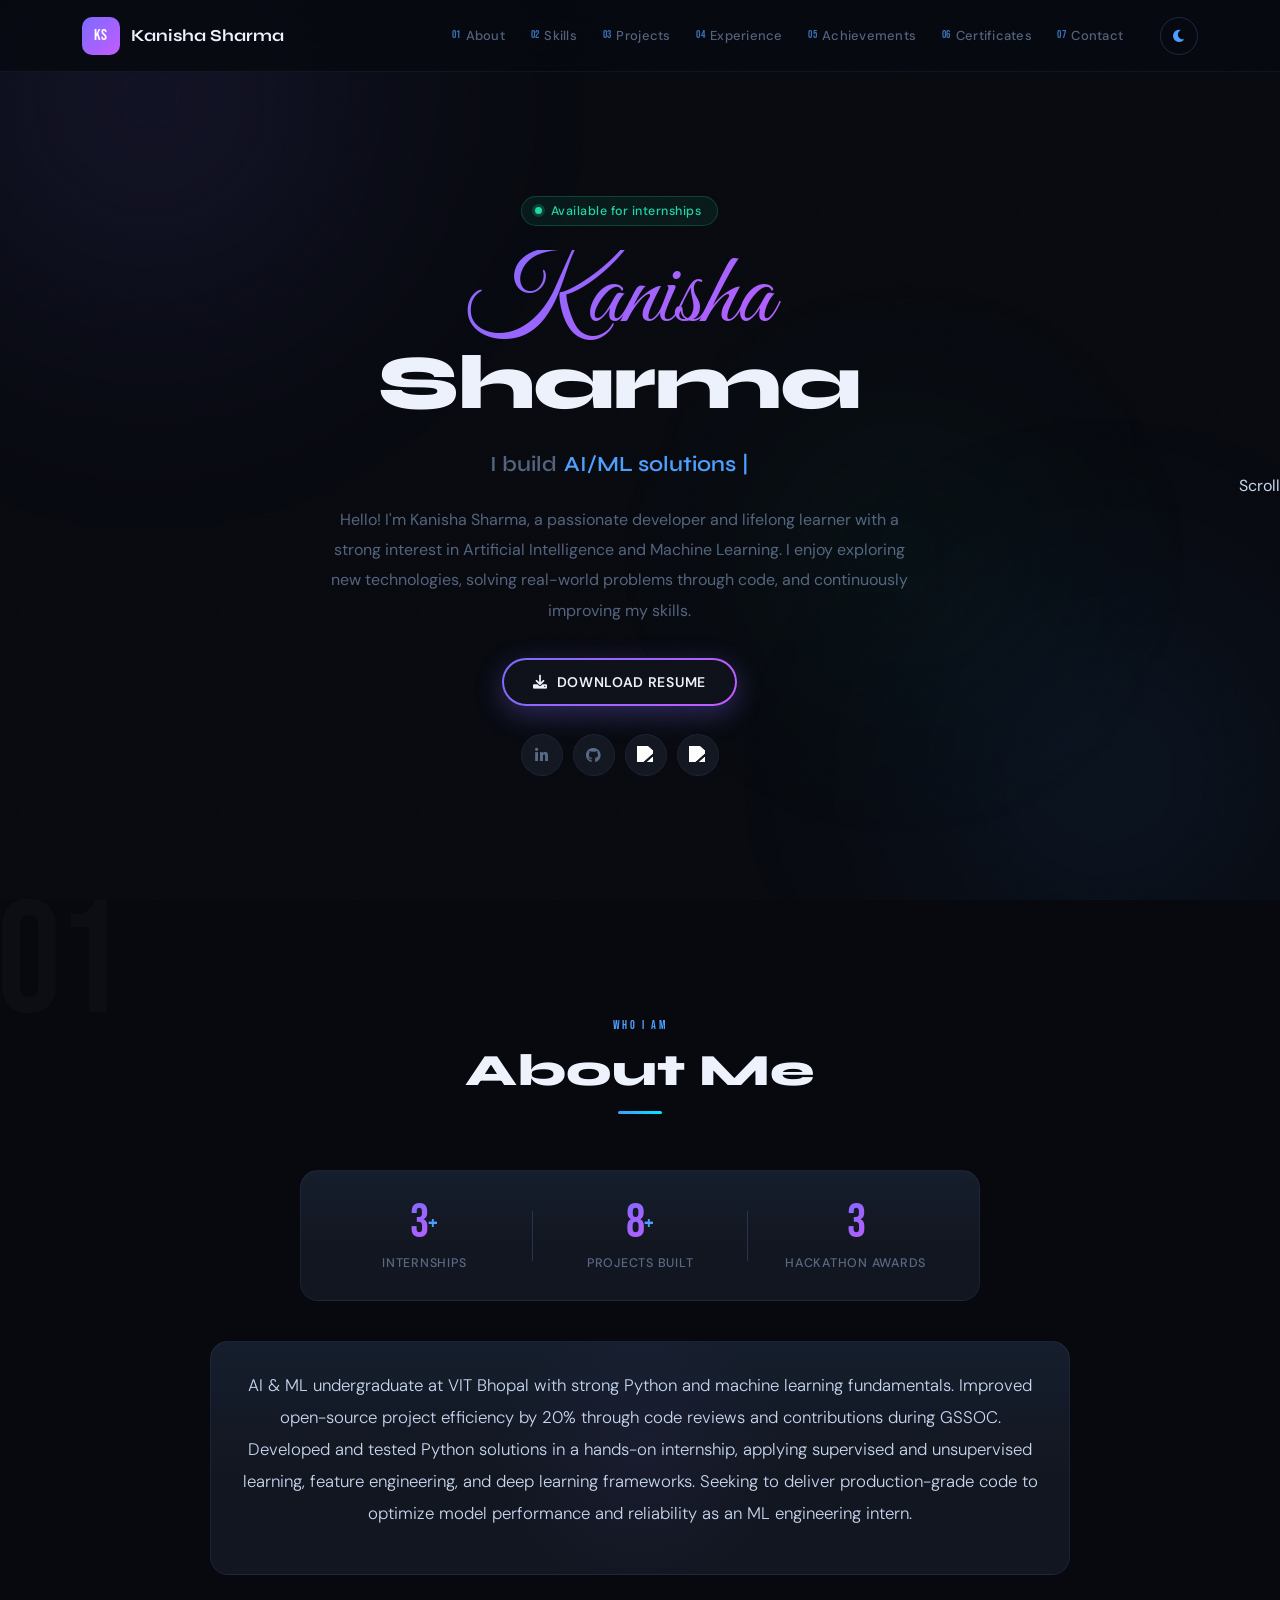
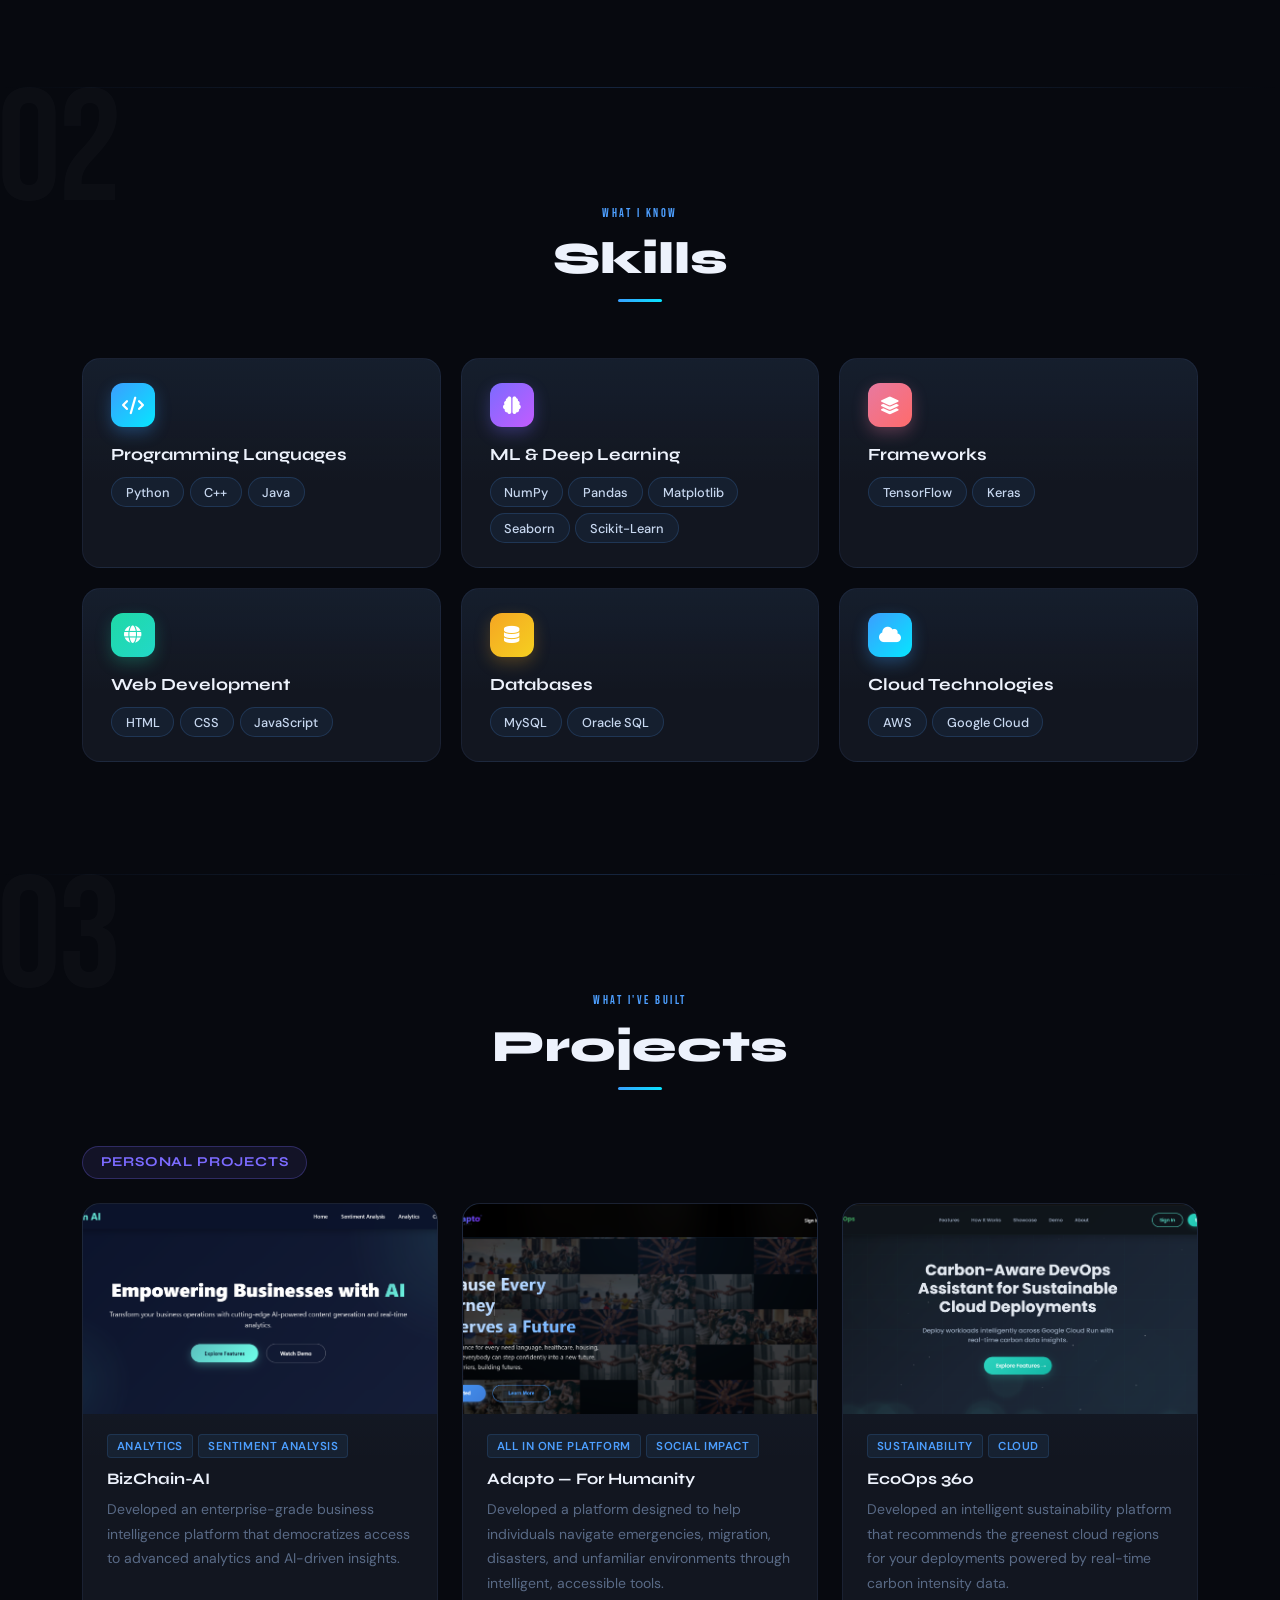
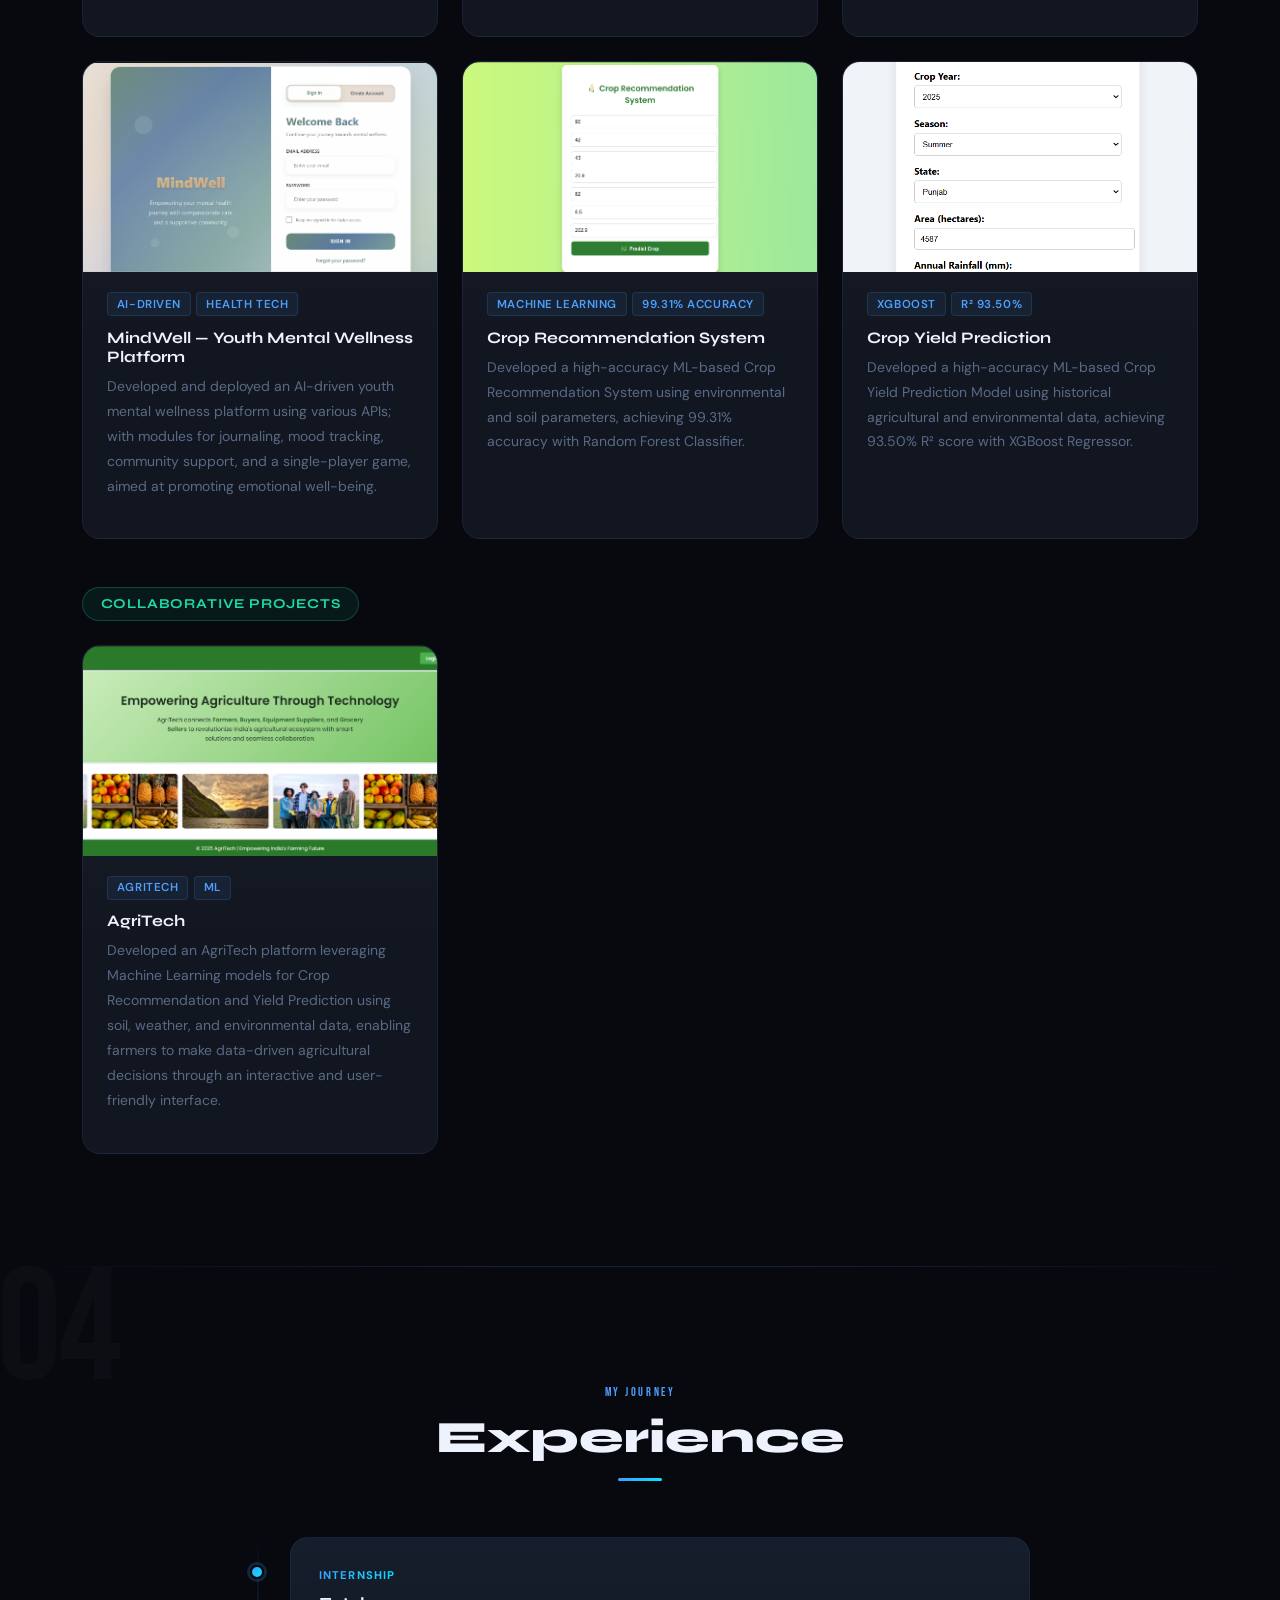
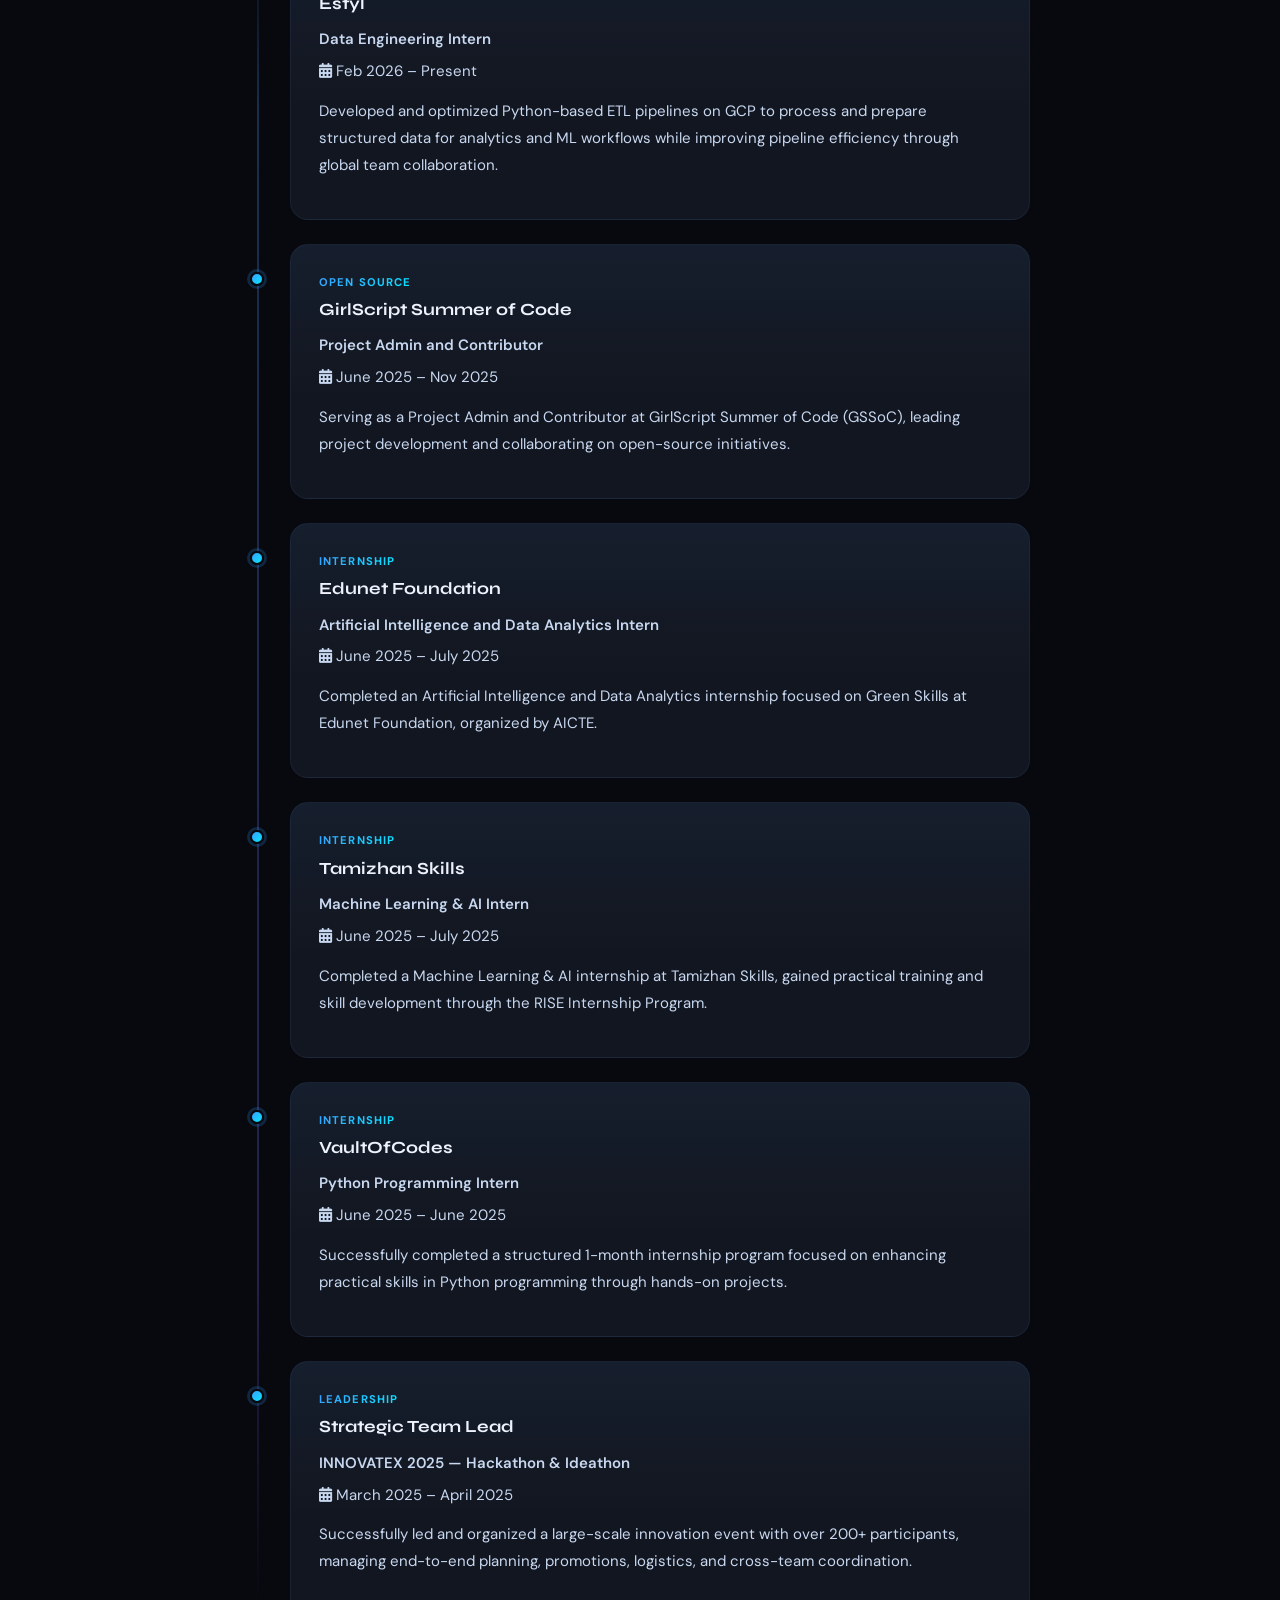
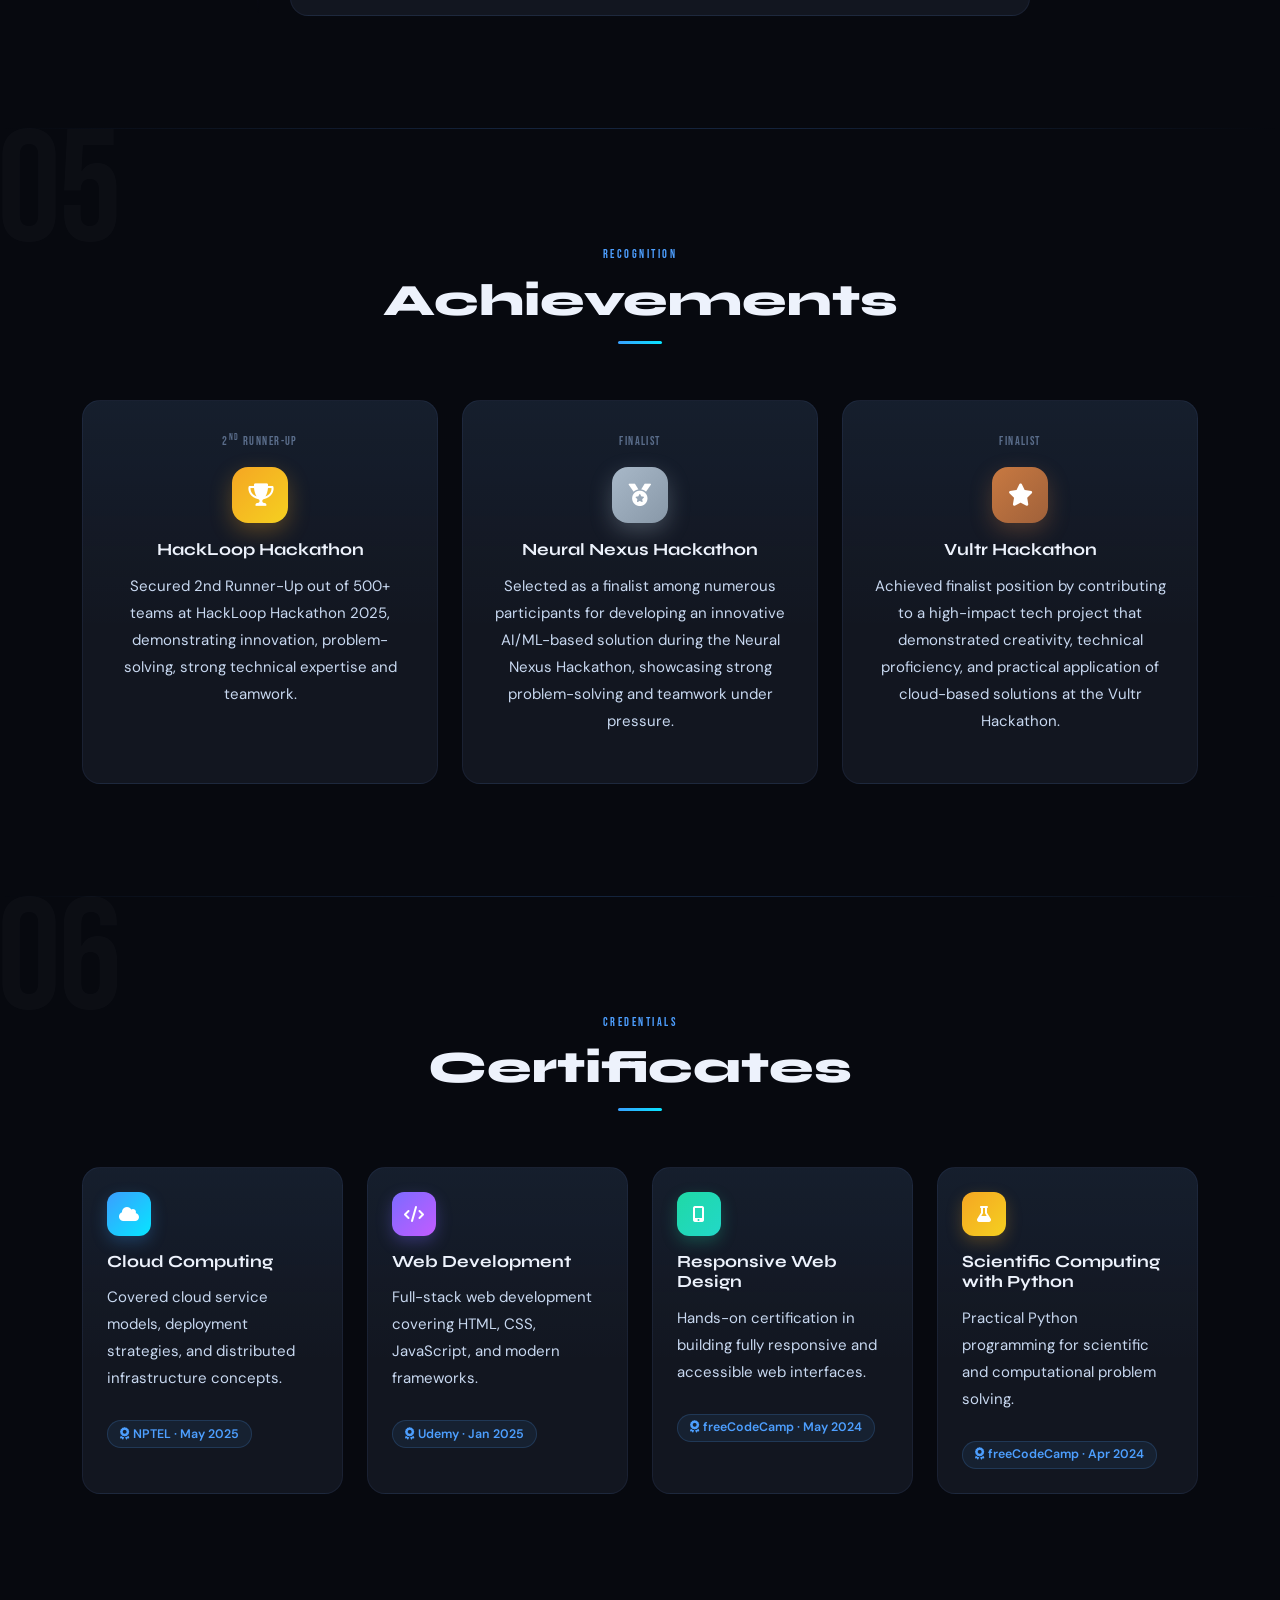
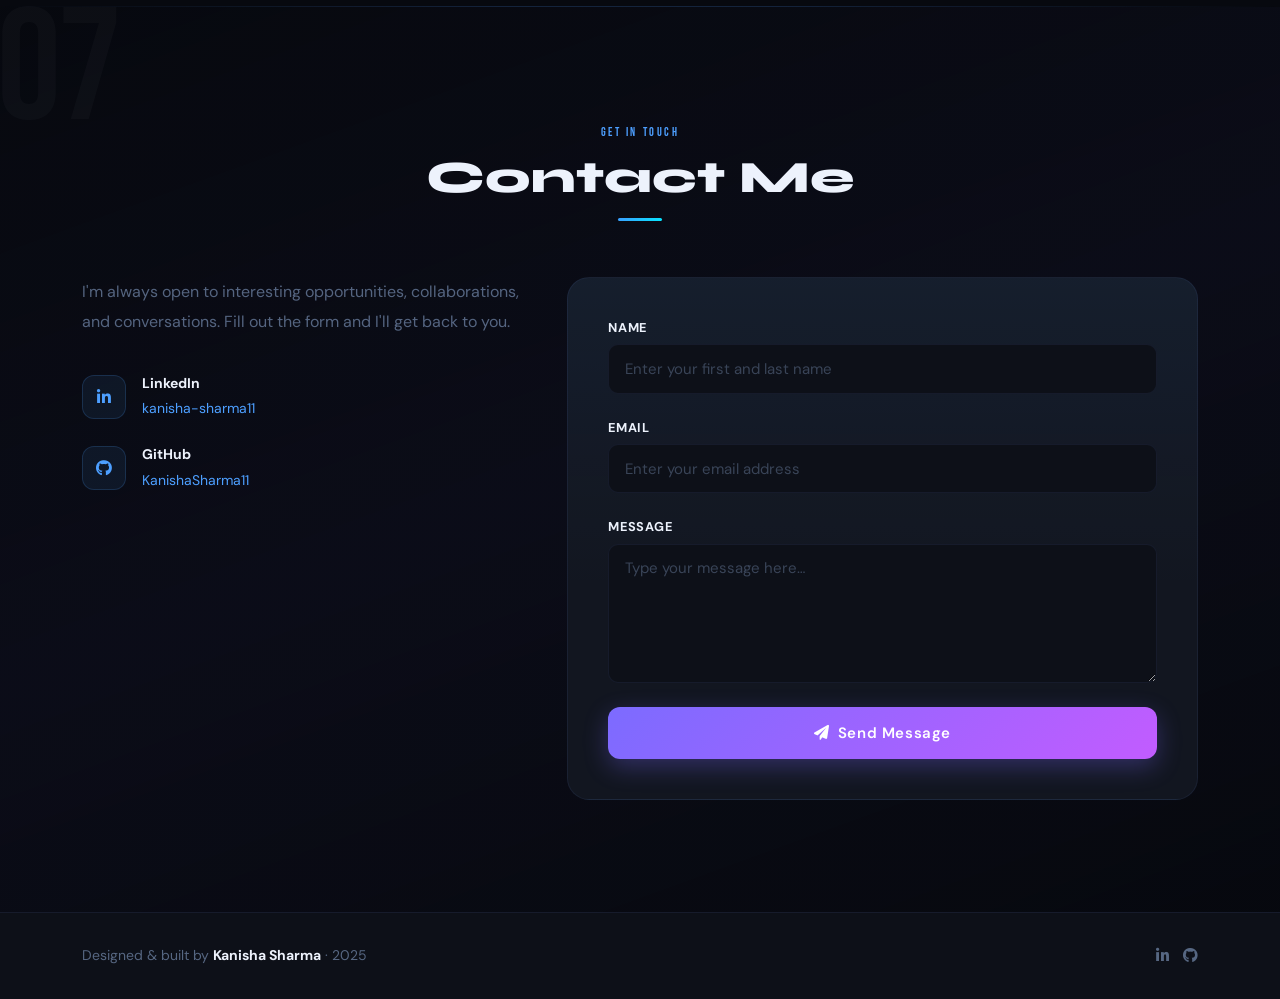
==== index.html @ 4d5172bb "Update index.html" ====
<!DOCTYPE html>
<html lang="en">
<head>
  <meta charset="UTF-8">
  <meta name="viewport" content="width=device-width, initial-scale=1.0">
  <title>Kanisha Sharma — AI/ML Developer</title>
  <meta name="description" content="AI/ML Developer and undergraduate at VIT Bhopal. Building intelligent solutions through machine learning, deep learning, and full-stack development.">

  <!-- Performance: preconnect -->
  <link rel="preconnect" href="https://fonts.googleapis.com">
  <link rel="preconnect" href="https://fonts.gstatic.com" crossorigin>

  <!--
    FONT SYSTEM:
    - Bebas Neue: bold numerals + section markers
    - Syne: geometric variable display headings  
    - Cabinet Grotesk: refined body + UI text
  -->
  <link href="https://fonts.googleapis.com/css2?family=Bebas+Neue&family=Syne:wght@400;600;700;800&family=DM+Sans:ital,opsz,wght@0,9..40,300;0,9..40,400;0,9..40,500;0,9..40,600;1,9..40,300&family=Great+Vibes&display=swap" rel="stylesheet">

  <link href="https://cdn.jsdelivr.net/npm/bootstrap@5.3.5/dist/css/bootstrap.min.css" rel="stylesheet">
  <link href="https://unpkg.com/aos@2.3.1/dist/aos.css" rel="stylesheet">
  <link rel="stylesheet" href="https://cdnjs.cloudflare.com/ajax/libs/font-awesome/6.0.0/css/all.min.css">

  <link rel="stylesheet" href="style.css">
</head>

<body>
  <!-- ── Grain texture overlay (analog warmth) ── -->
  <div class="grain-overlay" aria-hidden="true"></div>

  <!-- ── Scroll progress bar ── -->
  <div class="scroll-progress" id="scrollProgress" role="progressbar" aria-label="Page scroll progress"></div>

  <!-- ── Loading Screen ── -->
  <div class="loading" id="loading" role="status" aria-label="Loading portfolio">
    <div class="loading-inner">
      <span class="loading-name">KS</span>
      <div class="loading-bar"><div class="loading-fill" id="loadingFill"></div></div>
    </div>
  </div>

  <!-- ── Animated Background ── -->
  <div class="animated-bg" aria-hidden="true">
    <div class="bg-orb bg-orb-1"></div>
    <div class="bg-orb bg-orb-2"></div>
    <div class="bg-orb bg-orb-3"></div>
  </div>

  <!-- ── Particles ── -->
  <div class="particles" id="particles" aria-hidden="true"></div>

  <!-- ── Scroll-to-top ── -->
  <button id="scrollTop" class="scroll-top-btn" aria-label="Scroll to top" title="Back to top">
    <i class="fas fa-arrow-up"></i>
  </button>

  <!-- ================================================================
       NAVIGATION
  ================================================================ -->
  <nav class="navbar navbar-expand-lg fixed-top" role="navigation" aria-label="Main navigation">
    <div class="container">
      <a class="navbar-brand" href="#hero" aria-label="Kanisha Sharma — home">
        <span class="brand-monogram">KS</span>
        <span class="brand-name">Kanisha Sharma</span>
      </a>

      <button class="navbar-toggler" type="button"
              data-bs-toggle="collapse" data-bs-target="#navbarNav"
              aria-controls="navbarNav" aria-expanded="false" aria-label="Toggle navigation">
        <span class="hamburger-line"></span>
        <span class="hamburger-line"></span>
        <span class="hamburger-line"></span>
      </button>

      <div class="collapse navbar-collapse" id="navbarNav">
        <ul class="navbar-nav ms-auto align-items-lg-center">
          <li class="nav-item"><a class="nav-link" href="#about"><span class="nav-num">01</span>About</a></li>
          <li class="nav-item"><a class="nav-link" href="#skills"><span class="nav-num">02</span>Skills</a></li>
          <li class="nav-item"><a class="nav-link" href="#projects"><span class="nav-num">03</span>Projects</a></li>
          <li class="nav-item"><a class="nav-link" href="#experience"><span class="nav-num">04</span>Experience</a></li>
          <li class="nav-item"><a class="nav-link" href="#achievements"><span class="nav-num">05</span>Achievements</a></li>
          <li class="nav-item"><a class="nav-link" href="#certificates"><span class="nav-num">06</span>Certificates</a></li>
          <li class="nav-item"><a class="nav-link" href="#contact"><span class="nav-num">07</span>Contact</a></li>
        </ul>
        <div class="nav-actions ms-lg-4">
          <button class="theme-toggle" onclick="toggleTheme()" aria-label="Toggle light/dark theme">
            <i class="fas fa-moon" id="themeIcon"></i>
          </button>
        </div>
      </div>
    </div>
  </nav>

  <!-- ================================================================
       HERO SECTION
  ================================================================ -->
  <section id="hero" class="hero-section" aria-label="Introduction">
    <div class="container">
      <div class="row justify-content-center">

        <!-- Hero text — full width, centred -->
        <div class="col-lg-8 col-xl-7">
          <div class="hero-content hero-content--centered">
            <div class="hero-availability" data-aos="fade-up" data-aos-delay="0">
              <span class="availability-dot" aria-hidden="true"></span>
              Available for internships
            </div>

            <h1 class="hero-title" data-aos="fade-up" data-aos-delay="100">
              <span class="title-great-vibes">Kanisha</span>
              <span class="title-syne">Sharma</span>
            </h1>

            <div class="hero-typewriter-wrap" data-aos="fade-up" data-aos-delay="200">
              <span class="typewriter-prefix">I build</span>
              <span class="typewriter-text" id="typewriterEl" aria-live="polite">AI/ML solutions</span>
              <span class="typewriter-cursor" aria-hidden="true">|</span>
            </div>

            <p class="hero-description" data-aos="fade-up" data-aos-delay="280">
              Hello! I'm Kanisha Sharma, a passionate developer and lifelong learner with a strong interest in Artificial Intelligence and Machine Learning. I enjoy exploring new technologies, solving real-world problems through code, and continuously improving my skills.
            </p>

            <!-- CTA Button with magnetic effect -->
            <div class="hero-cta" data-aos="fade-up" data-aos-delay="360">
              <a href="Kanisha_Sharma_VITBhopal.pdf" download
                  target="_blank"
                 class="btn-magnetic" id="ctaBtn"
                 aria-label="Download Kanisha's resume">
                <span class="btn-magnetic-inner">
                  <i class="fas fa-download"></i>
                  <span>Download Resume</span>
                </span>
              </a>
            </div>

            <!-- Social links -->
            <div class="social-icons" data-aos="fade-up" data-aos-delay="420">
              <a href="https://www.linkedin.com/in/kanisha-sharma11/" target="_blank" rel="noopener noreferrer"
                 class="social-icon" aria-label="LinkedIn profile">
                <i class="fab fa-linkedin-in"></i>
              </a>
              <a href="https://github.com/KanishaSharma11" target="_blank" rel="noopener noreferrer"
                 class="social-icon" aria-label="GitHub profile">
                <i class="fab fa-github"></i>
              </a>
              <a href="https://leetcode.com/u/Kanisha_Sharma/" target="_blank" rel="noopener noreferrer"
                 class="social-icon" aria-label="LeetCode profile">
                <img src="https://upload.wikimedia.org/wikipedia/commons/1/19/LeetCode_logo_black.png"
                     alt="LeetCode" class="platform-icon leetcode-icon">
              </a>
              <a href="https://www.geeksforgeeks.org/user/kanisha_sharma/" target="_blank" rel="noopener noreferrer"
                 class="social-icon" aria-label="GeeksforGeeks profile">
                <img src="https://upload.wikimedia.org/wikipedia/commons/4/43/GeeksforGeeks.svg"
                     alt="GeeksforGeeks" class="platform-icon gfg-icon">
              </a>
            </div>
          </div>
        </div>

      </div>
    </div>

    <!-- Hero scroll indicator -->
    <div class="hero-scroll-hint" aria-hidden="true">
      <span class="scroll-hint-text">Scroll</span>
      <span class="scroll-hint-line"></span>
    </div>
  </section>

  <!-- ================================================================
       ABOUT SECTION
  ================================================================ -->
  <section id="about" class="section-block" aria-label="About me">
    <div class="section-watermark" aria-hidden="true">01</div>
    <div class="container">

      <div class="section-header" data-aos="fade-up">
        <span class="section-eyebrow">Who I Am</span>
        <h2 class="section-title">About Me</h2>
        <div class="section-line"></div>
      </div>

      <!-- Stat counters -->
      <div class="about-stats" data-aos="fade-up" data-aos-delay="100">
        <div class="stat-item">
          <span class="stat-num" data-count="3">0</span><span class="stat-suffix">+</span>
          <p class="stat-label">Internships</p>
        </div>
        <div class="stat-divider" aria-hidden="true"></div>
        <div class="stat-item">
          <span class="stat-num" data-count="8">0</span><span class="stat-suffix">+</span>
          <p class="stat-label">Projects Built</p>
        </div>
        <div class="stat-divider" aria-hidden="true"></div>
        <div class="stat-item">
          <span class="stat-num" data-count="3">0</span><span class="stat-suffix"></span>
          <p class="stat-label">Hackathon Awards</p>
        </div>
      </div>

      <div class="about-card ks-card" data-aos="fade-up" data-aos-delay="150">
        <div class="about-card-accent" aria-hidden="true"></div>
        <p class="lead">
          AI &amp; ML undergraduate at VIT Bhopal with strong Python and machine learning fundamentals. Improved open-source project efficiency by 20% through code reviews and contributions during GSSOC. Developed and tested Python solutions in a hands-on internship, applying supervised and unsupervised learning, feature engineering, and deep learning frameworks. Seeking to deliver production-grade code to optimize model performance and reliability as an ML engineering intern.
        </p>
      </div>

    </div>
  </section>

  <div class="section-sep" role="separator"></div>

  <!-- ================================================================
       SKILLS SECTION
  ================================================================ -->
  <section id="skills" class="section-block" aria-label="Skills">
    <div class="section-watermark" aria-hidden="true">02</div>
    <div class="container">

      <div class="section-header" data-aos="fade-up">
        <span class="section-eyebrow">What I Know</span>
        <h2 class="section-title">Skills</h2>
        <div class="section-line"></div>
      </div>

      <div class="skills-grid">

        <div class="ks-card skill-card" data-aos="fade-up" data-aos-delay="80">
          <div class="skill-card-icon" aria-hidden="true">
            <i class="fas fa-code"></i>
          </div>
          <h5>Programming Languages</h5>
          <div class="skills-tags-wrap">
            <span class="skill-tag">Python</span>
            <span class="skill-tag">C++</span>
            <span class="skill-tag">Java</span>
          </div>
        </div>

        <div class="ks-card skill-card" data-aos="fade-up" data-aos-delay="140">
          <div class="skill-card-icon skill-card-icon--purple" aria-hidden="true">
            <i class="fas fa-brain"></i>
          </div>
          <h5>ML &amp; Deep Learning</h5>
          <div class="skills-tags-wrap">
            <span class="skill-tag">NumPy</span>
            <span class="skill-tag">Pandas</span>
            <span class="skill-tag">Matplotlib</span>
            <span class="skill-tag">Seaborn</span>
            <span class="skill-tag">Scikit-Learn</span>
          </div>
        </div>

        <div class="ks-card skill-card" data-aos="fade-up" data-aos-delay="200">
          <div class="skill-card-icon skill-card-icon--pink" aria-hidden="true">
            <i class="fas fa-layer-group"></i>
          </div>
          <h5>Frameworks</h5>
          <div class="skills-tags-wrap">
            <span class="skill-tag">TensorFlow</span>
            <span class="skill-tag">Keras</span>
          </div>
        </div>

        <div class="ks-card skill-card" data-aos="fade-up" data-aos-delay="260">
          <div class="skill-card-icon skill-card-icon--teal" aria-hidden="true">
            <i class="fas fa-globe"></i>
          </div>
          <h5>Web Development</h5>
          <div class="skills-tags-wrap">
            <span class="skill-tag">HTML</span>
            <span class="skill-tag">CSS</span>
            <span class="skill-tag">JavaScript</span>
          </div>
        </div>

        <div class="ks-card skill-card" data-aos="fade-up" data-aos-delay="320">
          <div class="skill-card-icon skill-card-icon--amber" aria-hidden="true">
            <i class="fas fa-database"></i>
          </div>
          <h5>Databases</h5>
          <div class="skills-tags-wrap">
            <span class="skill-tag">MySQL</span>
            <span class="skill-tag">Oracle SQL</span>
          </div>
        </div>

        <div class="ks-card skill-card" data-aos="fade-up" data-aos-delay="80">
          <div class="skill-card-icon" aria-hidden="true">
            <i class="fas fa-cloud"></i>
          </div>
          <h5>Cloud Technologies</h5>
          <div class="skills-tags-wrap">
            <span class="skill-tag">AWS</span>
            <span class="skill-tag">Google Cloud</span>
          </div>
        </div>

      </div>
    </div>
  </section>

  <div class="section-sep" role="separator"></div>

  <!-- ================================================================
       PROJECTS SECTION
  ================================================================ -->
  <section id="projects" class="section-block" aria-label="Projects">
    <div class="section-watermark" aria-hidden="true">03</div>
    <div class="container">

      <div class="section-header" data-aos="fade-up">
        <span class="section-eyebrow">What I've Built</span>
        <h2 class="section-title">Projects</h2>
        <div class="section-line"></div>
      </div>

      <!-- Personal Projects -->
      <div class="project-group-header" data-aos="fade-up">
        <span class="group-pill personal">Personal Projects</span>
      </div>

      <div class="projects-grid">

        <article class="project-card" data-aos="fade-up" data-aos-delay="60">
          <a href="https://github.com/KanishaSharma11/BizChain-AI" target="_blank" rel="noopener noreferrer" class="project-card-link" aria-label="View BizChain-AI on GitHub">
          <div class="project-img-wrap">
            <img src="bizchain-ai.png" alt="BizChain-AI project screenshot">
            <div class="project-overlay">
              <span class="project-overlay-btn">
                View Project <i class="fas fa-arrow-right ms-2"></i>
              </span>
            </div>
          </div>
          <div class="project-body">
            <div class="project-meta">
              <span class="project-tag">Analytics</span>
              <span class="project-tag">Sentiment analysis</span>
            </div>
            <h4 class="project-title">BizChain-AI</h4>
            <p class="project-desc">Developed an enterprise-grade business intelligence platform that democratizes access to advanced analytics and AI-driven insights. </p>
          </div>
          </a>
        </article>

        <article class="project-card" data-aos="fade-up" data-aos-delay="60">
          <a href="https://github.com/KanishaSharma11/Adapto---For-Humanity" target="_blank" rel="noopener noreferrer" class="project-card-link" aria-label="View Adapto — For Humanity on GitHub">
          <div class="project-img-wrap">
            <img src="adapto.png" alt="Adapto — For Humanity project screenshot">
            <div class="project-overlay">
              <span class="project-overlay-btn">
                View Project <i class="fas fa-arrow-right ms-2"></i>
              </span>
            </div>
          </div>
          <div class="project-body">
            <div class="project-meta">
              <span class="project-tag">All in one platform</span>
              <span class="project-tag">Social Impact</span>
            </div>
            <h4 class="project-title">Adapto — For Humanity</h4>
            <p class="project-desc">Developed a platform designed to help individuals navigate emergencies, migration, disasters, and unfamiliar environments through intelligent, accessible tools.</p>
          </div>
          </a>
        </article>

        <article class="project-card" data-aos="fade-up" data-aos-delay="60">
          <a href="https://github.com/KanishaSharma11/EcoOps-360" target="_blank" rel="noopener noreferrer" class="project-card-link" aria-label="View EcoOps 360 on GitHub">
          <div class="project-img-wrap">
            <img src="EcoOps 360.png" alt="EcoOps 360 — sustainability platform screenshot">
            <div class="project-overlay">
              <span class="project-overlay-btn">
                View Project <i class="fas fa-arrow-right ms-2"></i>
              </span>
            </div>
          </div>
          <div class="project-body">
            <div class="project-meta">
              <span class="project-tag">Sustainability</span>
              <span class="project-tag">Cloud</span>
            </div>
            <h4 class="project-title">EcoOps 360</h4>
            <p class="project-desc">Developed an intelligent sustainability platform that recommends the greenest cloud regions for your deployments powered by real-time carbon intensity data.</p>
          </div>
          </a>
        </article>

        <article class="project-card" data-aos="fade-up" data-aos-delay="120">
          <a href="https://mind-well-theta.vercel.app/" target="_blank" rel="noopener noreferrer" class="project-card-link" aria-label="View MindWell live demo">
          <div class="project-img-wrap">
            <img src="MindWellLogin.png" alt="MindWell platform login screen">
            <div class="project-overlay">
              <span class="project-overlay-btn">
                View Project <i class="fas fa-arrow-right ms-2"></i>
              </span>
            </div>
          </div>
          <div class="project-body">
            <div class="project-meta">
              <span class="project-tag">AI-Driven</span>
              <span class="project-tag">Health Tech</span>
            </div>
            <h4 class="project-title">MindWell — Youth Mental Wellness Platform</h4>
            <p class="project-desc">Developed and deployed an AI-driven youth mental wellness platform using various APIs; with modules for journaling, mood tracking, community support, and a single-player game, aimed at promoting emotional well-being.</p>
          </div>
          </a>
        </article>

        <article class="project-card" data-aos="fade-up" data-aos-delay="180">
          <a href="https://github.com/KanishaSharma11/Crop-Recommendation" target="_blank" rel="noopener noreferrer" class="project-card-link" aria-label="View Crop Recommendation on GitHub">
          <div class="project-img-wrap">
            <img src="cropRecommendation.png" alt="Crop Recommendation System project screenshot">
            <div class="project-overlay">
              <span class="project-overlay-btn">
                View Project <i class="fas fa-arrow-right ms-2"></i>
              </span>
            </div>
          </div>
          <div class="project-body">
            <div class="project-meta">
              <span class="project-tag">Machine Learning</span>
              <span class="project-tag">99.31% Accuracy</span>
            </div>
            <h4 class="project-title">Crop Recommendation System</h4>
            <p class="project-desc">Developed a high-accuracy ML-based Crop Recommendation System using environmental and soil parameters, achieving 99.31% accuracy with Random Forest Classifier.</p>
          </div>
          </a>
        </article>

        <article class="project-card" data-aos="fade-up" data-aos-delay="240">
          <a href="https://github.com/KanishaSharma11/Crop-Yield-Prediction" target="_blank" rel="noopener noreferrer" class="project-card-link" aria-label="View Crop Yield Prediction on GitHub">
          <div class="project-img-wrap">
            <img src="cropYieldPrediction.png" alt="Crop Yield Prediction project screenshot">
            <div class="project-overlay">
              <span class="project-overlay-btn">
                View Project <i class="fas fa-arrow-right ms-2"></i>
              </span>
            </div>
          </div>
          <div class="project-body">
            <div class="project-meta">
              <span class="project-tag">XGBoost</span>
              <span class="project-tag">R² 93.50%</span>
            </div>
            <h4 class="project-title">Crop Yield Prediction</h4>
            <p class="project-desc">Developed a high-accuracy ML-based Crop Yield Prediction Model using historical agricultural and environmental data, achieving 93.50% R² score with XGBoost Regressor.</p>
          </div>
          </a>
        </article>

      </div>

      <!-- Collaborative Projects -->
      <div class="project-group-header mt-5" data-aos="fade-up">
        <span class="group-pill collaborative">Collaborative Projects</span>
      </div>

      <div class="projects-grid">

        <article class="project-card" data-aos="fade-up" data-aos-delay="60">
          <a href="https://agri-tech-lime.vercel.app/" target="_blank" rel="noopener noreferrer" class="project-card-link" aria-label="View AgriTech live demo">
          <div class="project-img-wrap">
            <img src="AgriTech.png" alt="AgriTech platform screenshot">
            <div class="project-overlay">
              <span class="project-overlay-btn">
                View Project <i class="fas fa-arrow-right ms-2"></i>
              </span>
            </div>
          </div>
          <div class="project-body">
            <div class="project-meta">
              <span class="project-tag">AgriTech</span>
              <span class="project-tag">ML</span>
            </div>
            <h4 class="project-title">AgriTech</h4>
            <p class="project-desc">Developed an AgriTech platform leveraging Machine Learning models for Crop Recommendation and Yield Prediction using soil, weather, and environmental data, enabling farmers to make data-driven agricultural decisions through an interactive and user-friendly interface.</p>
          </div>
          </a>
        </article>

        
      </div>
    </div>
  </section>

  <div class="section-sep" role="separator"></div>

  <!-- ================================================================
       EXPERIENCE SECTION — Timeline layout
  ================================================================ -->
  <section id="experience" class="section-block" aria-label="Work experience">
    <div class="section-watermark" aria-hidden="true">04</div>
    <div class="container">

      <div class="section-header" data-aos="fade-up">
        <span class="section-eyebrow">My Journey</span>
        <h2 class="section-title">Experience</h2>
        <div class="section-line"></div>
      </div>

      <div class="timeline">

        <div class="timeline-item" data-aos="fade-up" data-aos-delay="60">
          <div class="timeline-dot" aria-hidden="true"></div>
          <div class="ks-card timeline-card">
            <div class="timeline-badge">Internship</div>
            <h5>Estyl</h5>
            <p class="exp-role">Data Engineering Intern</p>
            <p class="exp-period"><i class="fas fa-calendar-alt me-1" aria-hidden="true"></i>Feb 2026 – Present</p>
            <p>Developed and optimized Python-based ETL pipelines on GCP to process and prepare structured data for analytics and ML workflows while improving pipeline efficiency through global team collaboration.</p>
          </div>
        </div>

        <div class="timeline-item" data-aos="fade-up" data-aos-delay="60">
          <div class="timeline-dot" aria-hidden="true"></div>
          <div class="ks-card timeline-card">
            <div class="timeline-badge">Open Source</div>
            <h5>GirlScript Summer of Code</h5>
            <p class="exp-role">Project Admin and Contributor</p>
            <p class="exp-period"><i class="fas fa-calendar-alt me-1" aria-hidden="true"></i>June 2025 – Nov 2025</p>
            <p>Serving as a Project Admin and Contributor at GirlScript Summer of Code (GSSoC), leading project development and collaborating on open-source initiatives.</p>
          </div>
        </div>

        <div class="timeline-item" data-aos="fade-up" data-aos-delay="120">
          <div class="timeline-dot" aria-hidden="true"></div>
          <div class="ks-card timeline-card">
            <div class="timeline-badge">Internship</div>
            <h5>Edunet Foundation</h5>
            <p class="exp-role">Artificial Intelligence and Data Analytics Intern</p>
            <p class="exp-period"><i class="fas fa-calendar-alt me-1" aria-hidden="true"></i>June 2025 – July 2025</p>
            <p>Completed an Artificial Intelligence and Data Analytics internship focused on Green Skills at Edunet Foundation, organized by AICTE.</p>
          </div>
        </div>

        <div class="timeline-item" data-aos="fade-up" data-aos-delay="180">
          <div class="timeline-dot" aria-hidden="true"></div>
          <div class="ks-card timeline-card">
            <div class="timeline-badge">Internship</div>
            <h5>Tamizhan Skills</h5>
            <p class="exp-role">Machine Learning &amp; AI Intern</p>
            <p class="exp-period"><i class="fas fa-calendar-alt me-1" aria-hidden="true"></i>June 2025 – July 2025</p>
            <p>Completed a Machine Learning &amp; AI internship at Tamizhan Skills, gained practical training and skill development through the RISE Internship Program.</p>
          </div>
        </div>

        <div class="timeline-item" data-aos="fade-up" data-aos-delay="240">
          <div class="timeline-dot" aria-hidden="true"></div>
          <div class="ks-card timeline-card">
            <div class="timeline-badge">Internship</div>
            <h5>VaultOfCodes</h5>
            <p class="exp-role">Python Programming Intern</p>
            <p class="exp-period"><i class="fas fa-calendar-alt me-1" aria-hidden="true"></i>June 2025 – June 2025</p>
            <p>Successfully completed a structured 1-month internship program focused on enhancing practical skills in Python programming through hands-on projects.</p>
          </div>
        </div>

        <div class="timeline-item" data-aos="fade-up" data-aos-delay="300">
          <div class="timeline-dot" aria-hidden="true"></div>
          <div class="ks-card timeline-card">
            <div class="timeline-badge">Leadership</div>
            <h5>Strategic Team Lead</h5>
            <p class="exp-role">INNOVATEX 2025 — Hackathon &amp; Ideathon</p>
            <p class="exp-period"><i class="fas fa-calendar-alt me-1" aria-hidden="true"></i>March 2025 – April 2025</p>
            <p>Successfully led and organized a large-scale innovation event with over 200+ participants, managing end-to-end planning, promotions, logistics, and cross-team coordination.</p>
          </div>
        </div>

      </div>
    </div>
  </section>

  <div class="section-sep" role="separator"></div>

  <!-- ================================================================
       ACHIEVEMENTS SECTION
  ================================================================ -->
  <section id="achievements" class="section-block" aria-label="Achievements">
    <div class="section-watermark" aria-hidden="true">05</div>
    <div class="container">

      <div class="section-header" data-aos="fade-up">
        <span class="section-eyebrow">Recognition</span>
        <h2 class="section-title">Achievements</h2>
        <div class="section-line"></div>
      </div>

      <div class="row row-cols-1 row-cols-md-3 g-4">

        <div class="col" data-aos="fade-up" data-aos-delay="80">
          <div class="ks-card achievement-card h-100">
            <div class="achievement-rank">2<sup>nd</sup> Runner-Up</div>
            <div class="achievement-icon-wrap" aria-hidden="true">
              <i class="fas fa-trophy"></i>
            </div>
            <h5>HackLoop Hackathon</h5>
            <p>Secured 2nd Runner-Up out of 500+ teams at HackLoop Hackathon 2025, demonstrating innovation, problem-solving, strong technical expertise and teamwork.</p>
          </div>
        </div>

        <div class="col" data-aos="fade-up" data-aos-delay="160">
          <div class="ks-card achievement-card h-100">
            <div class="achievement-rank">Finalist</div>
            <div class="achievement-icon-wrap achievement-icon-wrap--silver" aria-hidden="true">
              <i class="fas fa-medal"></i>
            </div>
            <h5>Neural Nexus Hackathon</h5>
            <p>Selected as a finalist among numerous participants for developing an innovative AI/ML-based solution during the Neural Nexus Hackathon, showcasing strong problem-solving and teamwork under pressure.</p>
          </div>
        </div>

        <div class="col" data-aos="fade-up" data-aos-delay="240">
          <div class="ks-card achievement-card h-100">
            <div class="achievement-rank">Finalist</div>
            <div class="achievement-icon-wrap achievement-icon-wrap--bronze" aria-hidden="true">
              <i class="fas fa-star"></i>
            </div>
            <h5>Vultr Hackathon</h5>
            <p>Achieved finalist position by contributing to a high-impact tech project that demonstrated creativity, technical proficiency, and practical application of cloud-based solutions at the Vultr Hackathon.</p>
          </div>
        </div>

      </div>
    </div>
  </section>

  <div class="section-sep" role="separator"></div>

  <!-- ================================================================
       CERTIFICATES SECTION
  ================================================================ -->
  <section id="certificates" class="section-block" aria-label="Certificates">
    <div class="section-watermark" aria-hidden="true">06</div>
    <div class="container">

      <div class="section-header" data-aos="fade-up">
        <span class="section-eyebrow">Credentials</span>
        <h2 class="section-title">Certificates</h2>
        <div class="section-line"></div>
      </div>

      <div class="row row-cols-1 row-cols-sm-2 row-cols-lg-4 g-4">

        <div class="col" data-aos="fade-up" data-aos-delay="60">
          <div class="ks-card cert-card h-100">
            <div class="cert-icon" aria-hidden="true"><i class="fas fa-cloud"></i></div>
            <h5>Cloud Computing</h5>
            <p>Covered cloud service models, deployment strategies, and distributed infrastructure concepts.</p>
            <span class="cert-issuer"><i class="fas fa-award me-1" aria-hidden="true"></i>NPTEL · May 2025</span>
          </div>
        </div>

        <div class="col" data-aos="fade-up" data-aos-delay="120">
          <div class="ks-card cert-card h-100">
            <div class="cert-icon cert-icon--purple" aria-hidden="true"><i class="fas fa-code"></i></div>
            <h5>Web Development</h5>
            <p>Full-stack web development covering HTML, CSS, JavaScript, and modern frameworks.</p>
            <span class="cert-issuer"><i class="fas fa-award me-1" aria-hidden="true"></i>Udemy · Jan 2025</span>
          </div>
        </div>

        <div class="col" data-aos="fade-up" data-aos-delay="180">
          <div class="ks-card cert-card h-100">
            <div class="cert-icon cert-icon--teal" aria-hidden="true"><i class="fas fa-mobile-alt"></i></div>
            <h5>Responsive Web Design</h5>
            <p>Hands-on certification in building fully responsive and accessible web interfaces.</p>
            <span class="cert-issuer"><i class="fas fa-award me-1" aria-hidden="true"></i>freeCodeCamp · May 2024</span>
          </div>
        </div>

        <div class="col" data-aos="fade-up" data-aos-delay="240">
          <div class="ks-card cert-card h-100">
            <div class="cert-icon cert-icon--amber" aria-hidden="true"><i class="fas fa-flask"></i></div>
            <h5>Scientific Computing with Python</h5>
            <p>Practical Python programming for scientific and computational problem solving.</p>
            <span class="cert-issuer"><i class="fas fa-award me-1" aria-hidden="true"></i>freeCodeCamp · Apr 2024</span>
          </div>
        </div>

      </div>
    </div>
  </section>

  <div class="section-sep" role="separator"></div>

  <!-- ================================================================
       CONTACT SECTION
  ================================================================ -->
  <section id="contact" class="section-block contact-section" aria-label="Contact">
    <div class="section-watermark" aria-hidden="true">07</div>
    <div class="container">

      <div class="section-header" data-aos="fade-up">
        <span class="section-eyebrow">Get In Touch</span>
        <h2 class="section-title">Contact Me</h2>
        <div class="section-line"></div>
      </div>

      <div class="row align-items-start g-5">

        <div class="col-md-5" data-aos="fade-right" data-aos-delay="100">
          <p class="contact-intro">
            I'm always open to interesting opportunities, collaborations, and conversations. Fill out the form and I'll get back to you.
          </p>

          <div class="contact-info-item">
            <div class="contact-info-icon" aria-hidden="true"><i class="fab fa-linkedin-in"></i></div>
            <div>
              <p class="contact-label">LinkedIn</p>
              <a href="https://www.linkedin.com/in/kanisha-sharma11/" target="_blank" rel="noopener noreferrer"
                 class="contact-link">kanisha-sharma11</a>
            </div>
          </div>

          <div class="contact-info-item">
            <div class="contact-info-icon" aria-hidden="true"><i class="fab fa-github"></i></div>
            <div>
              <p class="contact-label">GitHub</p>
              <a href="https://github.com/KanishaSharma11" target="_blank" rel="noopener noreferrer"
                 class="contact-link">KanishaSharma11</a>
            </div>
          </div>
        </div>

        <div class="col-md-7" data-aos="fade-left" data-aos-delay="160">
          <div class="contact-form-card">
            <form id="contactForm" novalidate>
              <div class="mb-4">
                <label for="firstName" class="form-label">Name</label>
                <input type="text" class="form-control" id="firstName" name="name"
                       placeholder="Enter your first and last name" required autocomplete="name">
              </div>
              <div class="mb-4">
                <label for="email" class="form-label">Email</label>
                <input type="email" class="form-control" id="email" name="email"
                       placeholder="Enter your email address" required autocomplete="email">
              </div>
              <div class="mb-4">
                <label for="interest" class="form-label">Message</label>
                <textarea class="form-control" id="interest" name="message"
                          rows="5" placeholder="Type your message here…" required></textarea>
              </div>
              <button type="submit" class="btn-submit" id="submitBtn">
                <span class="btn-submit-text">
                  <i class="fas fa-paper-plane me-2" aria-hidden="true"></i>Send Message
                </span>
                <span class="btn-submit-loading" style="display:none">
                  <i class="fas fa-spinner fa-spin me-2" aria-hidden="true"></i>Sending…
                </span>
              </button>
              <div id="success-message" role="status" aria-live="polite">
                <i class="fas fa-check-circle me-2" aria-hidden="true"></i>Your message has been sent successfully!
              </div>
            </form>
          </div>
        </div>

      </div>
    </div>
  </section>

  <!-- ================================================================
       FOOTER
  ================================================================ -->
  <footer class="site-footer" role="contentinfo">
    <div class="container">
      <div class="footer-inner">
        <p class="footer-copy">
          Designed &amp; built by <strong>Kanisha Sharma</strong> · 2025
        </p>
        <div class="footer-socials">
          <a href="https://www.linkedin.com/in/kanisha-sharma11/" target="_blank" rel="noopener noreferrer" aria-label="LinkedIn">
            <i class="fab fa-linkedin-in"></i>
          </a>
          <a href="https://github.com/KanishaSharma11" target="_blank" rel="noopener noreferrer" aria-label="GitHub">
            <i class="fab fa-github"></i>
          </a>
        </div>
      </div>
    </div>
  </footer>

  <!-- Scripts -->
  <script src="https://cdn.jsdelivr.net/npm/bootstrap@5.3.5/dist/js/bootstrap.bundle.min.js"></script>
  <script src="https://unpkg.com/aos@2.3.1/dist/aos.js"></script>
  <script src="script.js"></script>
</body>
</html>
---- style.css ----
/* ================================================================
   KANISHA SHARMA PORTFOLIO — style.css
   Architecture: Token System → Base → Components → Sections → Responsive
================================================================ */

/* ================================================================
   1. DESIGN TOKEN SYSTEM
================================================================ */
:root {
  /* ── Palette (dark mode defaults) ── */
  --bg:           #07090f;
  --surface-1:    #0d1018;
  --surface-2:    #121620;
  --surface-3:    #181e2c;
  --border:       rgba(99, 130, 200, 0.10);
  --border-mid:   rgba(99, 160, 255, 0.22);
  --border-glow:  rgba(80, 150, 255, 0.38);

  /* ── Brand spectrum ── */
  --accent:       #4d9fff;
  --accent-2:     #7c6bff;
  --accent-3:     #e879a0;
  --accent-4:     #1fd9a6;
  --accent-amber: #f5a623;

  /* ── Gradients ── */
  --g-primary:   linear-gradient(135deg, #7c6bff 0%, #c25cff 100%);
  --g-accent:    linear-gradient(135deg, #3b9eff 0%, #06e6ff 100%);
  --g-warm:      linear-gradient(135deg, #e879a0 0%, #ff6b6b 100%);
  --g-teal:      linear-gradient(135deg, #1fd9a6 0%, #22d8c8 100%);
  --g-amber:     linear-gradient(135deg, #f5a623 0%, #f5d020 100%);
  --g-card-top:  linear-gradient(180deg, rgba(76, 159, 255, 0.06) 0%, transparent 60%);

  /* ── Text ── */
  --text:         #c8d8f0;
  --text-muted:   rgba(160, 190, 235, 0.50);
  --heading:      #edf2fc;

  /* ── Typography ── */
  --font-display: 'Great Vibes', cursive;
  --font-syne:    'Syne', sans-serif;
  --font-body:    'DM Sans', sans-serif;
  --font-mono:    'Bebas Neue', sans-serif;

  /* ── Spacing rhythm ── */
  --section-py:  7rem;
  --card-r:      18px;

  /* ── Easing ── */
  --ease:        cubic-bezier(0.4, 0, 0.2, 1);
  --ease-spring: cubic-bezier(0.34, 1.56, 0.64, 1);
  --t:           0.3s var(--ease);
}

/* ── Light mode overrides ── */
body.light-mode {
  --bg:          #faf8f4;
  --surface-1:   #f3efe8;
  --surface-2:   #ede9e0;
  --surface-3:   #e8e3d8;
  --border:      rgba(80, 80, 60, 0.10);
  --border-mid:  rgba(80, 100, 160, 0.22);
  --border-glow: rgba(80, 120, 220, 0.35);
  --text:        #2c3550;
  --text-muted:  rgba(44, 52, 80, 0.55);
  --heading:     #0e1530;
}

/* ================================================================
   2. RESET & BASE
================================================================ */
*, *::before, *::after {
  box-sizing: border-box;
  margin: 0;
  padding: 0;
}

html {
  scroll-behavior: smooth;
  font-size: 16px;
}

body {
  font-family: var(--font-body);
  background: var(--bg);
  color: var(--text);
  overflow-x: hidden;
  padding-top: 72px;
  transition: background 0.45s var(--ease), color 0.45s var(--ease);
  -webkit-font-smoothing: antialiased;
  -moz-osx-font-smoothing: grayscale;
  cursor: auto;
}

/* ── Focus ring ── */
:focus-visible {
  outline: 2px solid var(--accent);
  outline-offset: 3px;
  border-radius: 4px;
}

/* ================================================================
   3. GRAIN TEXTURE OVERLAY  (analog warmth)
================================================================ */
.grain-overlay {
  position: fixed;
  inset: 0;
  z-index: 1000;
  pointer-events: none;
  opacity: 0.028;
  background-image: url("data:image/svg+xml,%3Csvg viewBox='0 0 256 256' xmlns='http://www.w3.org/2000/svg'%3E%3Cfilter id='noise'%3E%3CfeTurbulence type='fractalNoise' baseFrequency='0.9' numOctaves='4' stitchTiles='stitch'/%3E%3C/filter%3E%3Crect width='100%25' height='100%25' filter='url(%23noise)'/%3E%3C/svg%3E");
  background-size: 200px 200px;
}

body.light-mode .grain-overlay { opacity: 0.04; }

/* ================================================================
   5. SCROLL PROGRESS BAR
================================================================ */
.scroll-progress {
  position: fixed;
  top: 0;
  left: 0;
  height: 2.5px;
  width: 0%;
  background: var(--g-accent);
  z-index: 9999;
  transition: width 0.05s linear;
  box-shadow: 0 0 8px rgba(59, 158, 255, 0.5);
}

/* ================================================================
   6. LOADING SCREEN
================================================================ */
.loading {
  position: fixed;
  inset: 0;
  background: var(--bg);
  display: flex;
  align-items: center;
  justify-content: center;
  z-index: 99990;
  transition: opacity 0.7s var(--ease), visibility 0.7s;
}

.loading.hidden {
  opacity: 0;
  visibility: hidden;
  pointer-events: none;
}

.loading-inner {
  text-align: center;
}

.loading-name {
  font-family: var(--font-mono);
  font-size: 3.5rem;
  letter-spacing: 0.15em;
  background: var(--g-primary);
  -webkit-background-clip: text;
  -webkit-text-fill-color: transparent;
  background-clip: text;
  display: block;
  margin-bottom: 1.25rem;
}

.loading-bar {
  width: 160px;
  height: 2px;
  background: var(--border);
  border-radius: 2px;
  overflow: hidden;
  margin: 0 auto;
}

.loading-fill {
  height: 100%;
  width: 0%;
  background: var(--g-accent);
  border-radius: 2px;
  animation: loadFill 1.6s var(--ease) forwards;
}

@keyframes loadFill {
  0%   { width: 0%; }
  60%  { width: 80%; }
  100% { width: 100%; }
}

/* ================================================================
   7. ANIMATED BACKGROUND ORBS
================================================================ */
.animated-bg {
  position: fixed;
  inset: 0;
  z-index: -1;
  background: var(--bg);
  overflow: hidden;
}

.bg-orb {
  position: absolute;
  border-radius: 50%;
  filter: blur(90px);
  will-change: transform;
}

.bg-orb-1 {
  width: 700px; height: 700px;
  background: radial-gradient(circle, rgba(124, 107, 255, 0.12), transparent 70%);
  top: -250px; left: -200px;
  animation: orb1 20s ease-in-out infinite alternate;
}

.bg-orb-2 {
  width: 550px; height: 550px;
  background: radial-gradient(circle, rgba(59, 158, 255, 0.10), transparent 70%);
  bottom: -150px; right: -100px;
  animation: orb2 24s ease-in-out infinite alternate;
}

.bg-orb-3 {
  width: 400px; height: 400px;
  background: radial-gradient(circle, rgba(31, 217, 166, 0.07), transparent 70%);
  top: 40%; left: 55%;
  animation: orb3 28s ease-in-out infinite alternate;
}

@keyframes orb1 {
  0%   { transform: translate(0, 0) scale(1); }
  100% { transform: translate(140px, 100px) scale(1.25); }
}
@keyframes orb2 {
  0%   { transform: translate(0, 0) scale(1); }
  100% { transform: translate(-100px, -80px) scale(1.2); }
}
@keyframes orb3 {
  0%   { transform: translate(0, 0) scale(1); }
  100% { transform: translate(-80px, 60px) scale(1.15); }
}

/* ================================================================
   8. PARTICLES
================================================================ */
.particles {
  position: fixed;
  inset: 0;
  pointer-events: none;
  z-index: 0;
}

.particle {
  position: absolute;
  border-radius: 50%;
  background: var(--accent);
  animation: floatParticle linear infinite;
  opacity: 0;
}

@keyframes floatParticle {
  0%   { transform: translateY(100vh) scale(0); opacity: 0; }
  5%   { opacity: 0.5; transform: translateY(95vh) scale(1); }
  95%  { opacity: 0.4; }
  100% { transform: translateY(-5vh) scale(0.5); opacity: 0; }
}

/* ================================================================
   9. SCROLL TO TOP
================================================================ */
.scroll-top-btn {
  position: fixed;
  bottom: 2rem;
  right: 2rem;
  width: 46px;
  height: 46px;
  border-radius: 50%;
  background: var(--surface-2);
  border: 1px solid var(--border-mid);
  color: var(--accent);
  display: flex;
  align-items: center;
  justify-content: center;
  font-size: 0.95rem;
  z-index: 900;
  opacity: 0;
  visibility: hidden;
  transform: translateY(16px);
  transition: var(--t), box-shadow 0.3s;
  cursor: pointer;
  box-shadow: 0 4px 16px rgba(0,0,0,0.2);
}

.scroll-top-btn.visible {
  opacity: 1;
  visibility: visible;
  transform: translateY(0);
}

.scroll-top-btn:hover {
  background: var(--g-primary);
  border-color: transparent;
  color: #fff;
  transform: translateY(-4px);
  box-shadow: 0 10px 28px rgba(124, 107, 255, 0.45);
}

/* ================================================================
   10. NAVIGATION
================================================================ */
.navbar {
  height: 72px;
  background: rgba(7, 9, 15, 0.80) !important;
  backdrop-filter: blur(28px);
  -webkit-backdrop-filter: blur(28px);
  border-bottom: 1px solid var(--border);
  transition: var(--t);
  z-index: 9000;
}

body.light-mode .navbar {
  background: rgba(250, 248, 244, 0.88) !important;
}

.navbar.scrolled {
  background: rgba(7, 9, 15, 0.96) !important;
  border-bottom-color: var(--border-mid);
  box-shadow: 0 4px 30px rgba(0,0,0,0.25);
}

body.light-mode .navbar.scrolled {
  background: rgba(250, 248, 244, 0.98) !important;
  box-shadow: 0 4px 24px rgba(0,0,0,0.06);
}

/* Brand */
.navbar-brand {
  display: flex;
  align-items: center;
  gap: 0.7rem;
  text-decoration: none;
}

.brand-monogram {
  font-family: var(--font-mono);
  font-size: 1.4rem;
  letter-spacing: 0.05em;
  width: 38px;
  height: 38px;
  border-radius: 10px;
  background: var(--g-primary);
  display: flex;
  align-items: center;
  justify-content: center;
  color: #fff;
  flex-shrink: 0;
  font-size: 1rem;
}

.brand-name {
  font-family: var(--font-syne);
  font-size: 1.05rem;
  font-weight: 700;
  color: var(--heading);
  white-space: nowrap;
}

/* Nav links */
.nav-link {
  font-family: var(--font-body);
  font-size: 0.8125rem;
  font-weight: 500;
  letter-spacing: 0.02em;
  color: var(--text-muted) !important;
  padding: 0.4rem 0.8rem !important;
  position: relative;
  transition: color 0.25s;
  display: flex;
  align-items: center;
  gap: 0.3rem;
}

.nav-num {
  font-family: var(--font-mono);
  font-size: 0.68rem;
  letter-spacing: 0.05em;
  color: var(--accent);
  opacity: 0.7;
}

.nav-link::after {
  content: '';
  position: absolute;
  bottom: 0;
  left: 50%;
  width: 0;
  height: 1.5px;
  background: var(--g-accent);
  border-radius: 2px;
  transition: width 0.3s var(--ease), left 0.3s var(--ease);
}

.nav-link:hover,
.nav-link.active {
  color: var(--heading) !important;
}

.nav-link:hover::after,
.nav-link.active::after {
  width: 80%;
  left: 10%;
}

/* Theme toggle */
.theme-toggle {
  width: 38px;
  height: 38px;
  border-radius: 50%;
  border: 1px solid var(--border-mid);
  background: transparent;
  color: var(--accent);
  display: flex;
  align-items: center;
  justify-content: center;
  font-size: 0.875rem;
  cursor: pointer;
  transition: var(--t);
}

.theme-toggle:hover {
  background: var(--g-accent);
  border-color: transparent;
  color: #fff;
  transform: rotate(18deg) scale(1.08);
  box-shadow: 0 4px 14px rgba(59,158,255,0.4);
}

/* Custom hamburger */
.navbar-toggler {
  border: none;
  box-shadow: none !important;
  padding: 4px 6px;
  display: flex;
  flex-direction: column;
  gap: 5px;
  background: transparent;
}

.hamburger-line {
  display: block;
  width: 22px;
  height: 2px;
  background: var(--accent);
  border-radius: 2px;
  transition: var(--t);
}

.navbar-toggler[aria-expanded="true"] .hamburger-line:nth-child(1) {
  transform: translateY(7px) rotate(45deg);
}
.navbar-toggler[aria-expanded="true"] .hamburger-line:nth-child(2) {
  opacity: 0;
  transform: scaleX(0);
}
.navbar-toggler[aria-expanded="true"] .hamburger-line:nth-child(3) {
  transform: translateY(-7px) rotate(-45deg);
}

/* ================================================================
   11. SECTION SHARED
================================================================ */
.section-block {
  position: relative;
  padding: var(--section-py) 0;
  z-index: 1;
}

/* Large faint section number watermark */
.section-watermark {
  position: absolute;
  top: -0.1em;
  left: -0.02em;
  font-family: var(--font-mono);
  font-size: clamp(6rem, 14vw, 10rem);
  color: var(--heading);
  opacity: 0.025;
  line-height: 1;
  pointer-events: none;
  user-select: none;
  letter-spacing: -0.02em;
}

body.light-mode .section-watermark { opacity: 0.04; }

/* Section header */
.section-header {
  text-align: center;
  margin-bottom: 3.5rem;
}

.section-eyebrow {
  display: inline-block;
  font-family: var(--font-mono);
  font-size: 0.72rem;
  letter-spacing: 0.22em;
  text-transform: uppercase;
  color: var(--accent);
  margin-bottom: 0.7rem;
}

.section-title {
  font-family: var(--font-syne);
  font-size: clamp(2rem, 5vw, 2.8rem);
  font-weight: 800;
  color: var(--heading);
  line-height: 1.15;
  margin-bottom: 0.9rem;
}

.section-line {
  width: 44px;
  height: 3px;
  background: var(--g-accent);
  border-radius: 2px;
  margin: 0 auto;
}

/* Horizontal separator between sections */
.section-sep {
  border: none;
  height: 1px;
  background: linear-gradient(90deg, transparent 0%, var(--border-glow) 40%, var(--border-glow) 60%, transparent 100%);
  margin: 0;
  opacity: 0.5;
}

/* ================================================================
   12. CARDS (shared base)
================================================================ */
.ks-card {
  background: var(--surface-2);
  border: 1px solid var(--border);
  border-radius: var(--card-r);
  padding: 1.75rem;
  position: relative;
  overflow: hidden;
  transition: transform 0.35s var(--ease),
              box-shadow 0.35s var(--ease),
              border-color 0.35s var(--ease),
              background 0.3s var(--ease);
  /* Subtle top-highlight glass effect */
  background-image: var(--g-card-top);
}

.ks-card::before {
  content: '';
  position: absolute;
  top: 0; left: 0; right: 0;
  height: 1.5px;
  background: var(--g-accent);
  border-radius: var(--card-r) var(--card-r) 0 0;
  transform: scaleX(0);
  transform-origin: left;
  transition: transform 0.4s var(--ease);
}

.ks-card:hover {
  background: var(--surface-3);
  border-color: var(--border-mid);
  transform: translateY(-7px);
  box-shadow: 0 20px 50px rgba(0,0,0,0.3),
              0 0 0 1px var(--border-mid) inset;
}

.ks-card:hover::before {
  transform: scaleX(1);
}

.ks-card h5 {
  font-family: var(--font-syne);
  font-size: 1.0625rem;
  font-weight: 700;
  color: var(--heading);
  margin-bottom: 0.75rem;
}

.ks-card p {
  color: var(--text);
  font-size: 0.9375rem;
  line-height: 1.8;
}

/* ================================================================
   13. HERO SECTION
================================================================ */
.hero-section {
  min-height: calc(100vh - 72px);
  display: flex;
  align-items: center;
  justify-content: center;
  position: relative;
  z-index: 1;
  padding: 4rem 0;
  text-align: center;
}

/* Centered hero content */
.hero-content--centered {
  display: flex;
  flex-direction: column;
  align-items: center;
}

/* Availability badge */
.hero-availability {
  display: inline-flex;
  align-items: center;
  gap: 0.55rem;
  font-size: 0.78rem;
  font-weight: 500;
  letter-spacing: 0.04em;
  color: var(--accent-4);
  background: rgba(31, 217, 166, 0.08);
  border: 1px solid rgba(31, 217, 166, 0.22);
  border-radius: 100px;
  padding: 0.3rem 1rem 0.3rem 0.8rem;
  margin-bottom: 1.5rem;
}

.availability-dot {
  width: 7px;
  height: 7px;
  border-radius: 50%;
  background: var(--accent-4);
  box-shadow: 0 0 0 3px rgba(31, 217, 166, 0.2);
  animation: availPulse 2s ease-in-out infinite;
  flex-shrink: 0;
}

@keyframes availPulse {
  0%, 100% { box-shadow: 0 0 0 3px rgba(31, 217, 166, 0.2); }
  50%       { box-shadow: 0 0 0 6px rgba(31, 217, 166, 0.08); }
}

/* Hero title system */
.hero-title {
  line-height: 0.95;
  margin-bottom: 0.5rem;
}

.title-great-vibes {
  display: block;
  font-family: var(--font-display);
  font-size: clamp(3.5rem, 8vw, 6.5rem);
  background: var(--g-primary);
  -webkit-background-clip: text;
  -webkit-text-fill-color: transparent;
  background-clip: text;
}

.title-syne {
  display: block;
  font-family: var(--font-syne);
  font-size: clamp(2.5rem, 6vw, 5rem);
  font-weight: 800;
  color: var(--heading);
  letter-spacing: -0.02em;
}

/* Typewriter */
.hero-typewriter-wrap {
  display: flex;
  align-items: baseline;
  justify-content: center;
  flex-wrap: wrap;
  gap: 0.4rem;
  margin: 1.25rem 0 1.5rem;
  font-family: var(--font-syne);
  font-size: clamp(1rem, 2.5vw, 1.35rem);
  font-weight: 600;
}

.typewriter-prefix {
  color: var(--text-muted);
}

.typewriter-text {
  color: var(--accent);
  min-width: 1ch;
}

.typewriter-cursor {
  color: var(--accent);
  animation: blink 0.85s step-end infinite;
}

@keyframes blink {
  0%, 100% { opacity: 1; }
  50%       { opacity: 0; }
}

.hero-description {
  font-size: 1rem;
  line-height: 1.9;
  color: var(--text-muted);
  max-width: 580px;
  margin: 0 auto 2rem;
}

/* CTA magnetic button */
.hero-cta { margin-bottom: 0; }

.btn-magnetic {
  display: inline-flex;
  align-items: center;
  justify-content: center;
  text-decoration: none;
  position: relative;
  border-radius: 100px;
  overflow: hidden;
  padding: 2px;
  background: var(--g-primary);
  box-shadow: 0 8px 28px rgba(124, 107, 255, 0.32);
  transition: box-shadow 0.35s var(--ease), transform 0.15s var(--ease);
}

.btn-magnetic:hover {
  box-shadow: 0 14px 40px rgba(124, 107, 255, 0.55);
}

.btn-magnetic-inner {
  display: flex;
  align-items: center;
  gap: 0.55rem;
  background: var(--surface-1);
  color: var(--heading);
  font-family: var(--font-body);
  font-size: 0.875rem;
  font-weight: 600;
  letter-spacing: 0.05em;
  text-transform: uppercase;
  padding: 0.72rem 1.8rem;
  border-radius: 100px;
  transition: background 0.3s;
}

.btn-magnetic:hover .btn-magnetic-inner {
  background: transparent;
  color: #fff;
}

/* Social icons */
.social-icons {
  display: flex;
  gap: 10px;
  flex-wrap: wrap;
  justify-content: center;
  margin-top: 1.75rem;
}

.social-icon {
  width: 42px;
  height: 42px;
  border-radius: 50%;
  display: flex;
  align-items: center;
  justify-content: center;
  background: var(--surface-2);
  border: 1px solid var(--border);
  color: var(--text-muted);
  text-decoration: none;
  font-size: 0.95rem;
  transition: var(--t);
}

.social-icon:hover {
  background: var(--g-accent);
  border-color: transparent;
  color: #fff;
  transform: translateY(-5px) scale(1.12);
  box-shadow: 0 10px 24px rgba(59, 158, 255, 0.4);
}

.platform-icon {
  width: 18px;
  height: 18px;
  object-fit: contain;
}

/* Icon color fixes */
body:not(.light-mode) .leetcode-icon,
body:not(.light-mode) .gfg-icon {
  filter: brightness(0) invert(1);
}

body.light-mode .leetcode-icon,
body.light-mode .gfg-icon {
  filter: brightness(0.1);
}


/* ================================================================
   14. ABOUT SECTION
================================================================ */
.about-stats {
  display: flex;
  align-items: center;
  justify-content: center;
  gap: 0;
  margin-bottom: 2.5rem;
  background: var(--surface-2);
  border: 1px solid var(--border);
  border-radius: var(--card-r);
  padding: 1.75rem 2rem;
  max-width: 680px;
  margin-left: auto;
  margin-right: auto;
  background-image: var(--g-card-top);
}

.stat-item {
  flex: 1;
  text-align: center;
}

.stat-num {
  font-family: var(--font-mono);
  font-size: clamp(2.2rem, 5vw, 3rem);
  letter-spacing: -0.02em;
  background: var(--g-primary);
  -webkit-background-clip: text;
  -webkit-text-fill-color: transparent;
  background-clip: text;
  line-height: 1;
}

.stat-suffix {
  font-family: var(--font-mono);
  font-size: 1.5rem;
  color: var(--accent);
  vertical-align: super;
}

.stat-label {
  font-size: 0.78rem;
  font-weight: 500;
  color: var(--text-muted);
  letter-spacing: 0.06em;
  text-transform: uppercase;
  margin-top: 0.4rem;
  margin-bottom: 0;
}

.stat-divider {
  width: 1px;
  height: 50px;
  background: var(--border-mid);
  flex-shrink: 0;
  margin: 0 1rem;
}

.about-card {
  max-width: 860px;
  margin: 0 auto;
  text-align: center;
  position: relative;
}

.about-card-accent {
  position: absolute;
  top: 50%;
  left: 50%;
  transform: translate(-50%, -50%);
  width: 300px;
  height: 300px;
  border-radius: 50%;
  background: radial-gradient(circle, rgba(124, 107, 255, 0.06), transparent 70%);
  pointer-events: none;
}

.about-card .lead {
  font-size: 1.05rem;
  line-height: 1.9;
  color: var(--text);
  position: relative;
}

/* ================================================================
   15. SKILLS SECTION
================================================================ */
.skills-grid {
  display: grid;
  grid-template-columns: repeat(auto-fit, minmax(270px, 1fr));
  gap: 1.25rem;
}

.skill-card {
  padding: 1.5rem 1.75rem;
}

.skill-card-icon {
  width: 44px;
  height: 44px;
  border-radius: 12px;
  background: var(--g-accent);
  display: flex;
  align-items: center;
  justify-content: center;
  font-size: 1.1rem;
  color: #fff;
  margin-bottom: 1.1rem;
  box-shadow: 0 6px 16px rgba(59, 158, 255, 0.3);
}

.skill-card-icon--purple {
  background: var(--g-primary);
  box-shadow: 0 6px 16px rgba(124, 107, 255, 0.3);
}

.skill-card-icon--pink {
  background: var(--g-warm);
  box-shadow: 0 6px 16px rgba(232, 121, 160, 0.3);
}

.skill-card-icon--teal {
  background: var(--g-teal);
  box-shadow: 0 6px 16px rgba(31, 217, 166, 0.25);
}

.skill-card-icon--amber {
  background: var(--g-amber);
  box-shadow: 0 6px 16px rgba(245, 166, 35, 0.25);
}

.skills-tags-wrap {
  display: flex;
  flex-wrap: wrap;
  gap: 0.35rem;
  margin-top: 0.25rem;
}

.skill-tag {
  display: inline-flex;
  align-items: center;
  gap: 0.35rem;
  background: rgba(77, 159, 255, 0.07);
  border: 1px solid rgba(77, 159, 255, 0.18);
  color: var(--text);
  border-radius: 100px;
  padding: 0.28rem 0.85rem;
  font-size: 0.8rem;
  font-weight: 500;
  transition: var(--t);
  position: relative;
  overflow: hidden;
}

.skill-tag::after {
  content: '';
  position: absolute;
  inset: 0;
  background: linear-gradient(90deg, transparent 0%, rgba(77, 159, 255, 0.12) 50%, transparent 100%);
  transform: translateX(-100%);
  transition: transform 0.55s var(--ease);
}

.skill-tag:hover {
  border-color: var(--accent);
  color: var(--heading);
  transform: translateY(-2px);
}

.skill-tag:hover::after {
  transform: translateX(100%);
}

/* ================================================================
   16. PROJECTS SECTION
================================================================ */
/* Full-card clickable link wrapper */
.project-card-link {
  display: block;
  text-decoration: none;
  color: inherit;
  height: 100%;
}

.project-card-link:hover,
.project-card-link:focus {
  color: inherit;
  text-decoration: none;
}

.project-card-link .project-overlay-btn {
  cursor: pointer;
}

.project-group-header {
  margin-bottom: 1.5rem;
  display: flex;
  align-items: center;
}

.group-pill {
  font-family: var(--font-syne);
  font-size: 0.85rem;
  font-weight: 700;
  letter-spacing: 0.06em;
  text-transform: uppercase;
  border-radius: 100px;
  padding: 0.35rem 1.1rem;
}

.group-pill.personal {
  background: rgba(124, 107, 255, 0.1);
  border: 1px solid rgba(124, 107, 255, 0.28);
  color: var(--accent-2);
}

.group-pill.collaborative {
  background: rgba(31, 217, 166, 0.08);
  border: 1px solid rgba(31, 217, 166, 0.25);
  color: var(--accent-4);
}

.projects-grid {
  display: grid;
  grid-template-columns: repeat(auto-fill, minmax(300px, 1fr));
  gap: 1.5rem;
}

.project-card {
  background: var(--surface-2);
  border: 1px solid var(--border);
  border-radius: var(--card-r);
  overflow: hidden;
  display: flex;
  flex-direction: column;
  transition: transform 0.4s var(--ease),
              box-shadow 0.4s var(--ease),
              border-color 0.4s var(--ease);
  background-image: var(--g-card-top);
}

.project-card:hover {
  transform: translateY(-10px);
  box-shadow: 0 24px 60px rgba(0, 0, 0, 0.35);
  border-color: var(--border-mid);
}

.project-img-wrap {
  position: relative;
  width: 100%;
  height: 210px;
  overflow: hidden;
  background: var(--surface-1);
}

.project-img-wrap img {
  width: 100%;
  height: 100%;
  object-fit: cover;
  transition: transform 0.6s var(--ease);
}

.project-card:hover .project-img-wrap img {
  transform: scale(1.08);
}

/* Overlay reveal on hover */
.project-overlay {
  position: absolute;
  inset: 0;
  background: linear-gradient(
    to bottom,
    rgba(7, 9, 15, 0.1) 0%,
    rgba(7, 9, 15, 0.85) 100%
  );
  display: flex;
  align-items: flex-end;
  padding: 1.25rem;
  opacity: 0;
  transition: opacity 0.35s var(--ease);
}

.project-card:hover .project-overlay {
  opacity: 1;
}

.project-overlay-btn {
  display: inline-flex;
  align-items: center;
  font-size: 0.875rem;
  font-weight: 600;
  color: #fff;
  text-decoration: none;
  background: var(--g-accent);
  border-radius: 100px;
  padding: 0.5rem 1.2rem;
  transition: transform 0.25s var(--ease-spring);
  letter-spacing: 0.02em;
}

.project-overlay-btn:hover {
  transform: scale(1.06);
  color: #fff;
}

.project-body {
  padding: 1.25rem 1.5rem 1.5rem;
  flex: 1;
  display: flex;
  flex-direction: column;
}

.project-meta {
  display: flex;
  flex-wrap: wrap;
  gap: 0.35rem;
  margin-bottom: 0.7rem;
}

.project-tag {
  font-size: 0.72rem;
  font-weight: 600;
  letter-spacing: 0.05em;
  text-transform: uppercase;
  color: var(--accent);
  background: rgba(77, 159, 255, 0.08);
  border: 1px solid rgba(77, 159, 255, 0.15);
  border-radius: 4px;
  padding: 0.15rem 0.55rem;
}

.project-title {
  font-family: var(--font-syne);
  font-weight: 700;
  font-size: 1rem;
  color: var(--heading);
  margin-bottom: 0.5rem;
}

.project-desc {
  font-size: 0.875rem;
  line-height: 1.78;
  color: var(--text-muted);
  flex: 1;
}

/* ================================================================
   17. EXPERIENCE — TIMELINE
================================================================ */
.timeline {
  position: relative;
  max-width: 780px;
  margin: 0 auto;
  padding-left: 2.5rem;
}

/* Vertical spine */
.timeline::before {
  content: '';
  position: absolute;
  left: 7px;
  top: 0;
  bottom: 0;
  width: 2px;
  background: linear-gradient(
    to bottom,
    transparent,
    var(--accent) 10%,
    var(--accent-2) 80%,
    transparent
  );
  opacity: 0.25;
}

.timeline-item {
  position: relative;
  margin-bottom: 1.5rem;
}

.timeline-item:last-child {
  margin-bottom: 0;
}

/* Timeline dot */
.timeline-dot {
  position: absolute;
  left: -2.5rem;
  top: 1.75rem;
  width: 14px;
  height: 14px;
  border-radius: 50%;
  background: var(--g-accent);
  border: 2px solid var(--bg);
  box-shadow: 0 0 0 3px rgba(59, 158, 255, 0.2);
  transition: box-shadow 0.3s;
}

.timeline-item:hover .timeline-dot {
  box-shadow: 0 0 0 6px rgba(59, 158, 255, 0.12);
}

.timeline-card {
  padding: 1.5rem 1.75rem;
}

.timeline-badge {
  display: inline-block;
  font-size: 0.7rem;
  font-weight: 700;
  letter-spacing: 0.1em;
  text-transform: uppercase;
  background: var(--g-accent);
  -webkit-background-clip: text;
  -webkit-text-fill-color: transparent;
  background-clip: text;
  margin-bottom: 0.6rem;
}

.exp-role {
  font-size: 0.8125rem;
  font-weight: 600;
  color: var(--accent);
  margin-bottom: 0.3rem;
}

.exp-period {
  font-size: 0.775rem;
  color: var(--text-muted);
  margin-bottom: 0.8rem;
}

/* ================================================================
   18. ACHIEVEMENTS
================================================================ */
.achievement-card {
  text-align: center;
  padding: 2rem 1.75rem;
}

.achievement-rank {
  font-family: var(--font-mono);
  font-size: 0.75rem;
  letter-spacing: 0.12em;
  text-transform: uppercase;
  color: var(--text-muted);
  margin-bottom: 1rem;
}

.achievement-icon-wrap {
  width: 56px;
  height: 56px;
  border-radius: 16px;
  background: var(--g-amber);
  display: flex;
  align-items: center;
  justify-content: center;
  font-size: 1.4rem;
  color: #fff;
  margin: 0 auto 1.1rem;
  box-shadow: 0 8px 22px rgba(245, 166, 35, 0.3);
  transition: transform 0.3s var(--ease-spring);
}

.achievement-card:hover .achievement-icon-wrap {
  transform: scale(1.1) rotate(-6deg);
}

.achievement-icon-wrap--silver {
  background: linear-gradient(135deg, #a8b8c8 0%, #8898a8 100%);
  box-shadow: 0 8px 22px rgba(168, 184, 200, 0.3);
}

.achievement-icon-wrap--bronze {
  background: linear-gradient(135deg, #c87941 0%, #a0613a 100%);
  box-shadow: 0 8px 22px rgba(200, 121, 65, 0.3);
}

/* ================================================================
   19. CERTIFICATES
================================================================ */
.cert-card {
  padding: 1.5rem;
}

.cert-icon {
  width: 44px;
  height: 44px;
  border-radius: 12px;
  background: var(--g-accent);
  display: flex;
  align-items: center;
  justify-content: center;
  font-size: 1rem;
  color: #fff;
  margin-bottom: 1rem;
  box-shadow: 0 6px 16px rgba(59, 158, 255, 0.25);
  transition: transform 0.3s var(--ease-spring);
}

.cert-card:hover .cert-icon { transform: rotate(-8deg) scale(1.1); }

.cert-icon--purple { background: var(--g-primary); box-shadow: 0 6px 16px rgba(124, 107, 255, 0.3); }
.cert-icon--teal   { background: var(--g-teal);    box-shadow: 0 6px 16px rgba(31, 217, 166, 0.25); }
.cert-icon--amber  { background: var(--g-amber);   box-shadow: 0 6px 16px rgba(245, 166, 35, 0.25); }

.cert-issuer {
  display: inline-flex;
  align-items: center;
  font-size: 0.775rem;
  font-weight: 600;
  color: var(--accent);
  background: rgba(77, 159, 255, 0.08);
  border: 1px solid rgba(77, 159, 255, 0.18);
  border-radius: 100px;
  padding: 0.22rem 0.75rem;
  margin-top: 0.75rem;
}

/* ================================================================
   20. CONTACT SECTION
================================================================ */
.contact-section {
  background: linear-gradient(
    160deg,
    rgba(7, 9, 15, 0.5) 0%,
    rgba(124, 107, 255, 0.04) 50%,
    rgba(7, 9, 15, 0.5) 100%
  );
}

body.light-mode .contact-section {
  background: linear-gradient(160deg, rgba(250, 248, 244, 0.5) 0%, rgba(124, 107, 255, 0.04) 50%, rgba(250, 248, 244, 0.5) 100%);
}

.contact-intro {
  font-size: 1rem;
  line-height: 1.88;
  color: var(--text-muted);
  margin-bottom: 2.25rem;
}

.contact-info-item {
  display: flex;
  align-items: center;
  gap: 1rem;
  margin-bottom: 1.5rem;
}

.contact-info-icon {
  width: 44px;
  height: 44px;
  border-radius: 12px;
  background: rgba(77, 159, 255, 0.08);
  border: 1px solid rgba(77, 159, 255, 0.18);
  display: flex;
  align-items: center;
  justify-content: center;
  color: var(--accent);
  font-size: 1rem;
  flex-shrink: 0;
}

.contact-label {
  font-weight: 700;
  color: var(--heading);
  font-size: 0.875rem;
  margin-bottom: 0.15rem;
}

.contact-link {
  color: var(--accent);
  font-size: 0.875rem;
  text-decoration: none;
  transition: color 0.2s;
}

.contact-link:hover { color: var(--accent-2); text-decoration: underline; }

/* Contact form card */
.contact-form-card {
  background: var(--surface-2);
  border: 1px solid var(--border);
  border-radius: 22px;
  padding: 2.5rem;
  background-image: var(--g-card-top);
}

.form-label {
  font-size: 0.8rem;
  font-weight: 700;
  letter-spacing: 0.06em;
  text-transform: uppercase;
  color: var(--heading);
  margin-bottom: 0.45rem;
  display: block;
}

.form-control {
  background: var(--surface-1);
  border: 1px solid var(--border);
  border-radius: 10px;
  color: var(--text);
  padding: 0.78rem 1rem;
  font-size: 0.9375rem;
  font-family: var(--font-body);
  width: 100%;
  transition: border-color 0.25s, box-shadow 0.25s, background 0.25s;
}

.form-control::placeholder { color: rgba(160, 190, 235, 0.3); }

body.light-mode .form-control::placeholder { color: rgba(44, 52, 80, 0.3); }

.form-control:focus {
  background: var(--surface-2);
  border-color: var(--accent);
  box-shadow: 0 0 0 3px rgba(77, 159, 255, 0.12);
  color: var(--text);
  outline: none;
}

.btn-submit {
  display: flex;
  align-items: center;
  justify-content: center;
  width: 100%;
  background: var(--g-primary);
  color: #fff;
  border: none;
  border-radius: 12px;
  padding: 0.9rem 2rem;
  font-family: var(--font-body);
  font-size: 0.9375rem;
  font-weight: 600;
  letter-spacing: 0.04em;
  cursor: pointer;
  transition: transform 0.25s var(--ease-spring),
              box-shadow 0.25s var(--ease),
              opacity 0.2s;
  box-shadow: 0 8px 24px rgba(124, 107, 255, 0.3);
}

.btn-submit:hover {
  transform: translateY(-3px);
  box-shadow: 0 14px 36px rgba(124, 107, 255, 0.5);
}

.btn-submit:active { transform: scale(0.98); }

.btn-submit:disabled {
  opacity: 0.7;
  cursor: not-allowed;
  transform: none;
}

#success-message {
  display: none;
  align-items: center;
  background: rgba(31, 217, 166, 0.1);
  border: 1px solid rgba(31, 217, 166, 0.28);
  color: var(--accent-4);
  border-radius: 10px;
  padding: 0.8rem 1rem;
  font-size: 0.875rem;
  margin-top: 1rem;
}

/* ================================================================
   21. FOOTER
================================================================ */
.site-footer {
  background: var(--surface-1);
  border-top: 1px solid var(--border);
  padding: 2rem 0;
}

.footer-inner {
  display: flex;
  align-items: center;
  justify-content: space-between;
  flex-wrap: wrap;
  gap: 1rem;
}

.footer-copy {
  font-size: 0.875rem;
  color: var(--text-muted);
  margin: 0;
}

.footer-copy strong { color: var(--heading); }

.footer-socials {
  display: flex;
  gap: 0.85rem;
}

.footer-socials a {
  color: var(--text-muted);
  font-size: 0.95rem;
  transition: color 0.2s, transform 0.2s;
  text-decoration: none;
}

.footer-socials a:hover {
  color: var(--accent);
  transform: translateY(-3px);
}

/* ================================================================
   22. AOS OVERRIDE
================================================================ */
[data-aos] { opacity: 0; }
[data-aos].aos-animate { opacity: 1; }

/* ================================================================
   23. CUSTOM SCROLLBAR
================================================================ */
::-webkit-scrollbar { width: 5px; }
::-webkit-scrollbar-track { background: var(--bg); }
::-webkit-scrollbar-thumb {
  background: var(--accent-2);
  border-radius: 3px;
}
::-webkit-scrollbar-thumb:hover { background: var(--accent); }

/* ================================================================
   24. RESPONSIVE
================================================================ */

/* Large tablet */
@media (max-width: 991px) {
  :root { --section-py: 5rem; }

  .hero-section { padding: 3rem 0 5rem; }

  .timeline { padding-left: 2rem; }
}

/* Tablet */
@media (max-width: 767px) {
  :root { --section-py: 4rem; }

  .hero-section { padding-bottom: 4rem; }

  .about-stats {
    flex-direction: column;
    gap: 1.25rem;
    padding: 1.5rem;
  }

  .stat-divider { width: 80px; height: 1px; margin: 0 auto; }

  .projects-grid { grid-template-columns: 1fr; }
  .skills-grid { grid-template-columns: 1fr; }

  .timeline { padding-left: 1.5rem; }
  .timeline-dot { left: -1.5rem; }

  .contact-form-card { padding: 1.5rem; }

  .footer-inner { flex-direction: column; align-items: center; text-align: center; }

  .brand-name { display: none; }
}

/* Mobile */
@media (max-width: 479px) {
  .title-great-vibes { font-size: 3rem; }
  .title-syne { font-size: 2.2rem; }
  .section-title { font-size: 1.75rem; }
  .navbar { height: 64px; }
  body { padding-top: 64px; }
  .hero-section { min-height: calc(100vh - 64px); }

  .about-stats { padding: 1.25rem 1rem; }
}
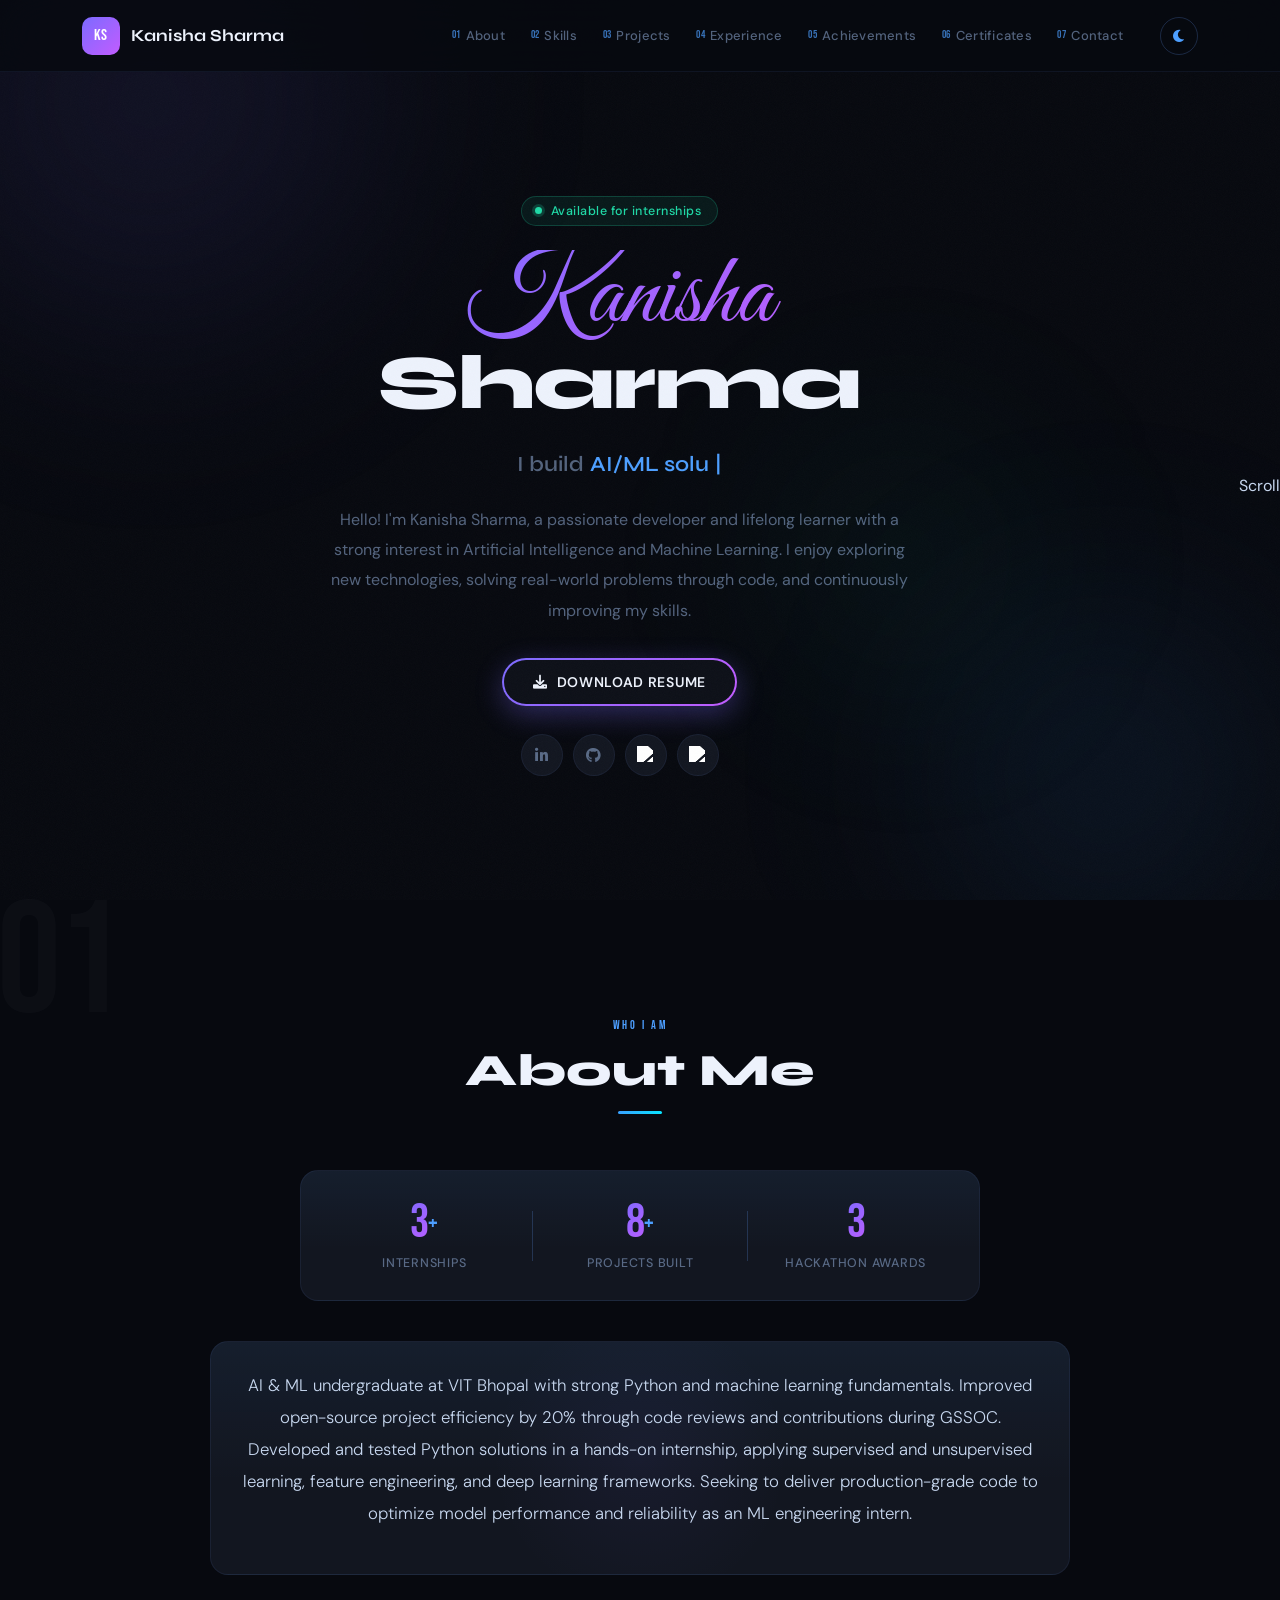
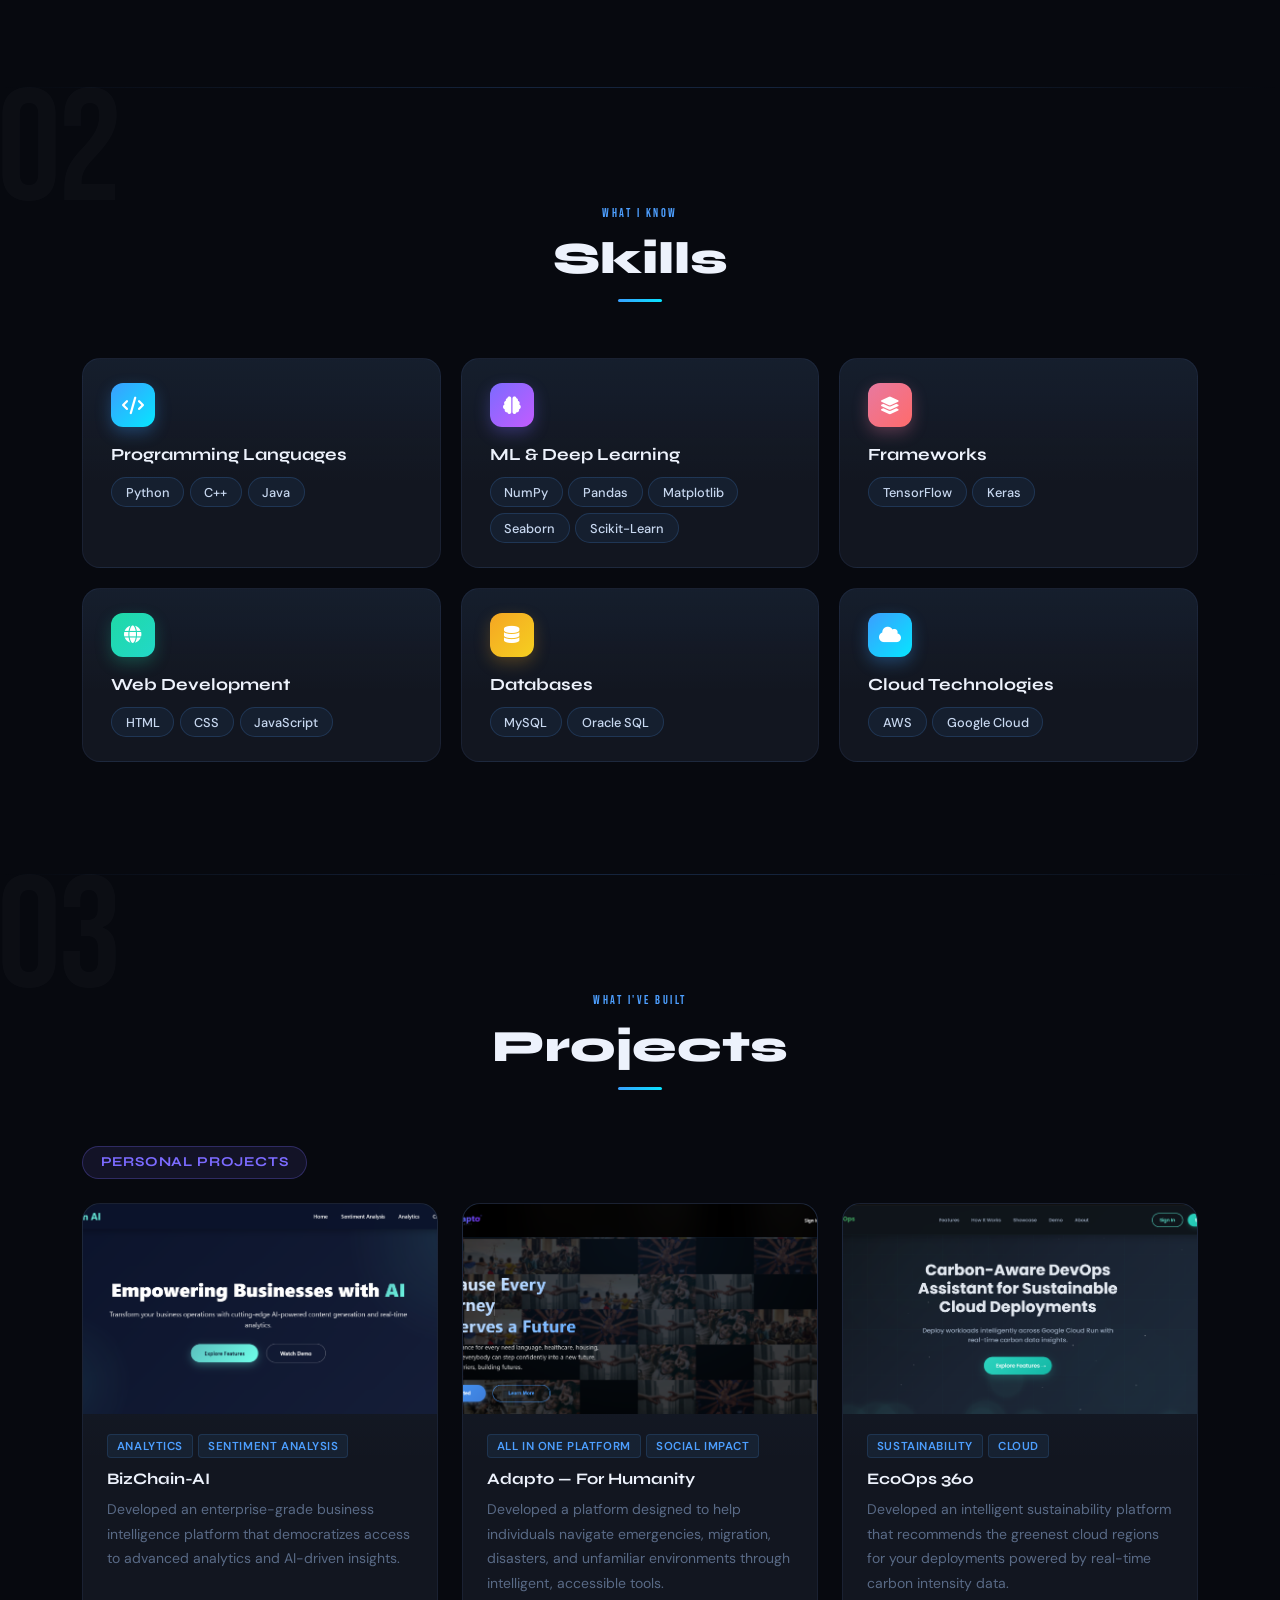
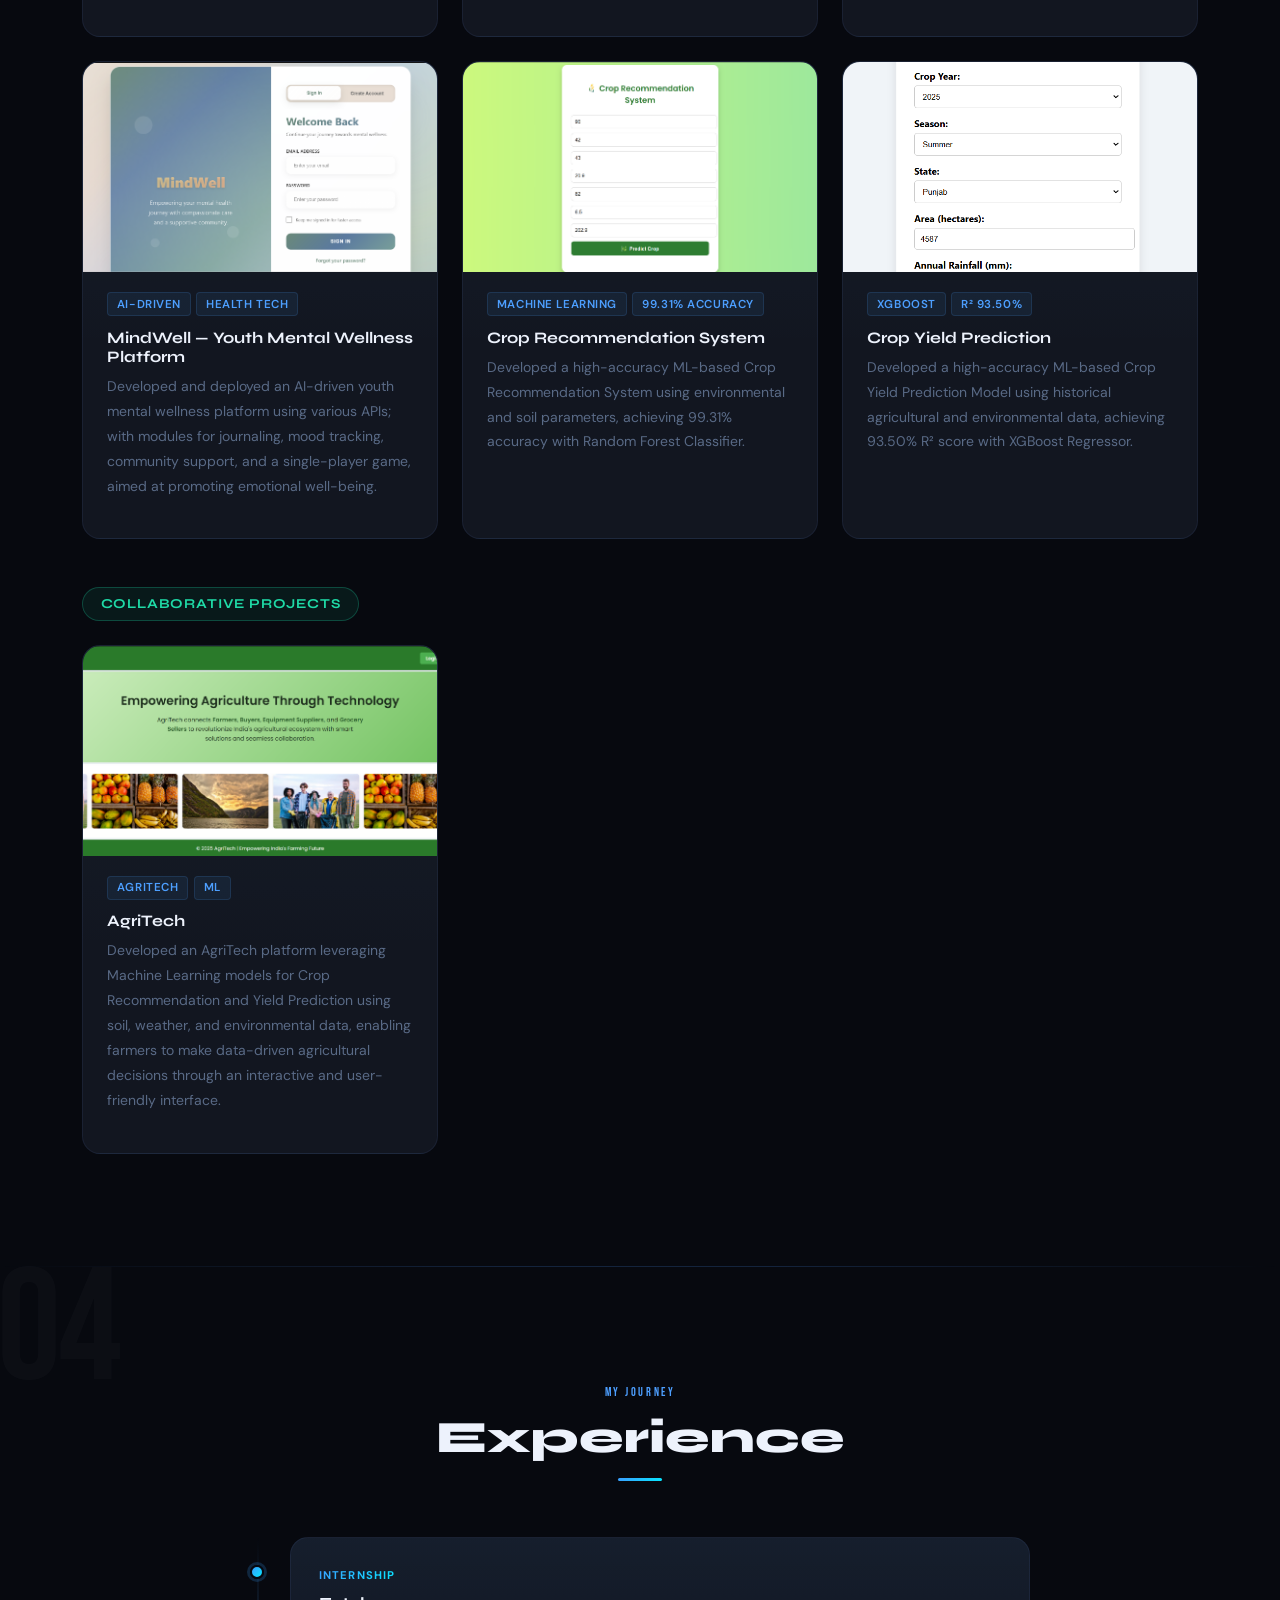
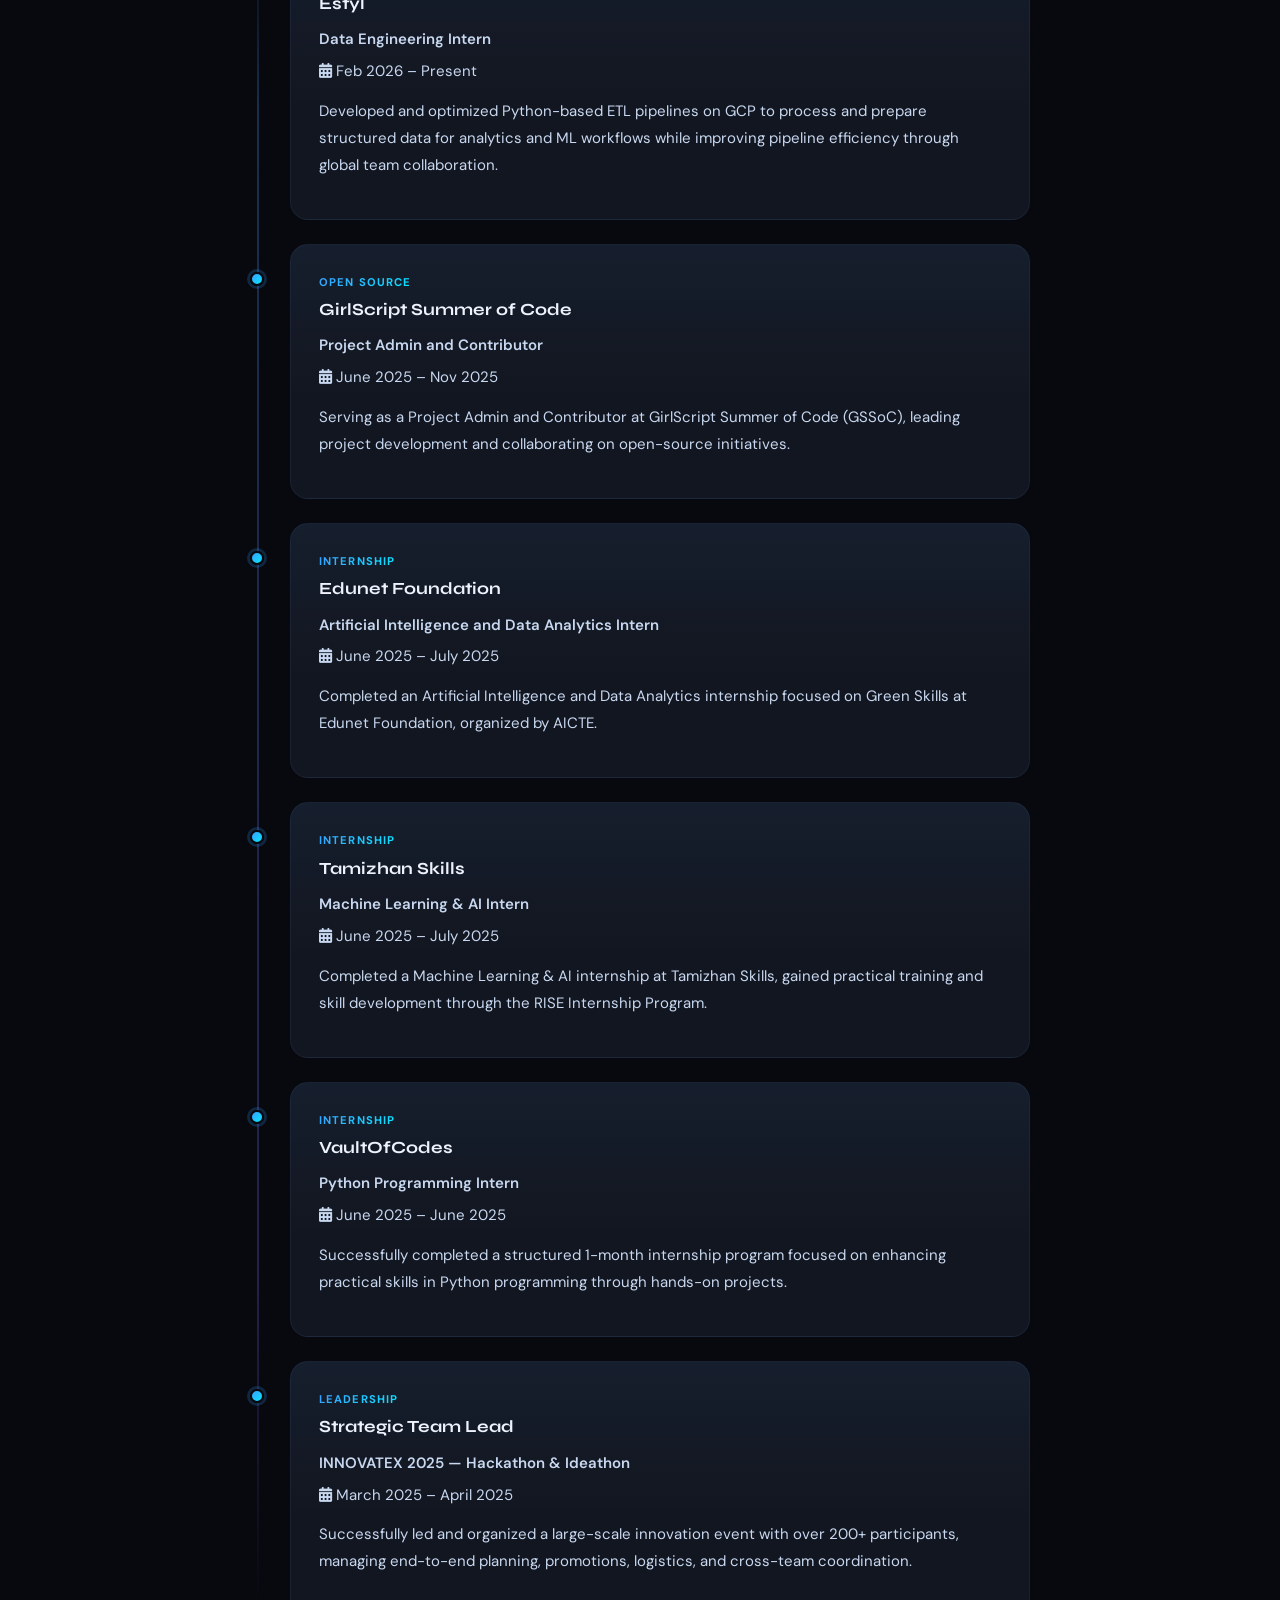
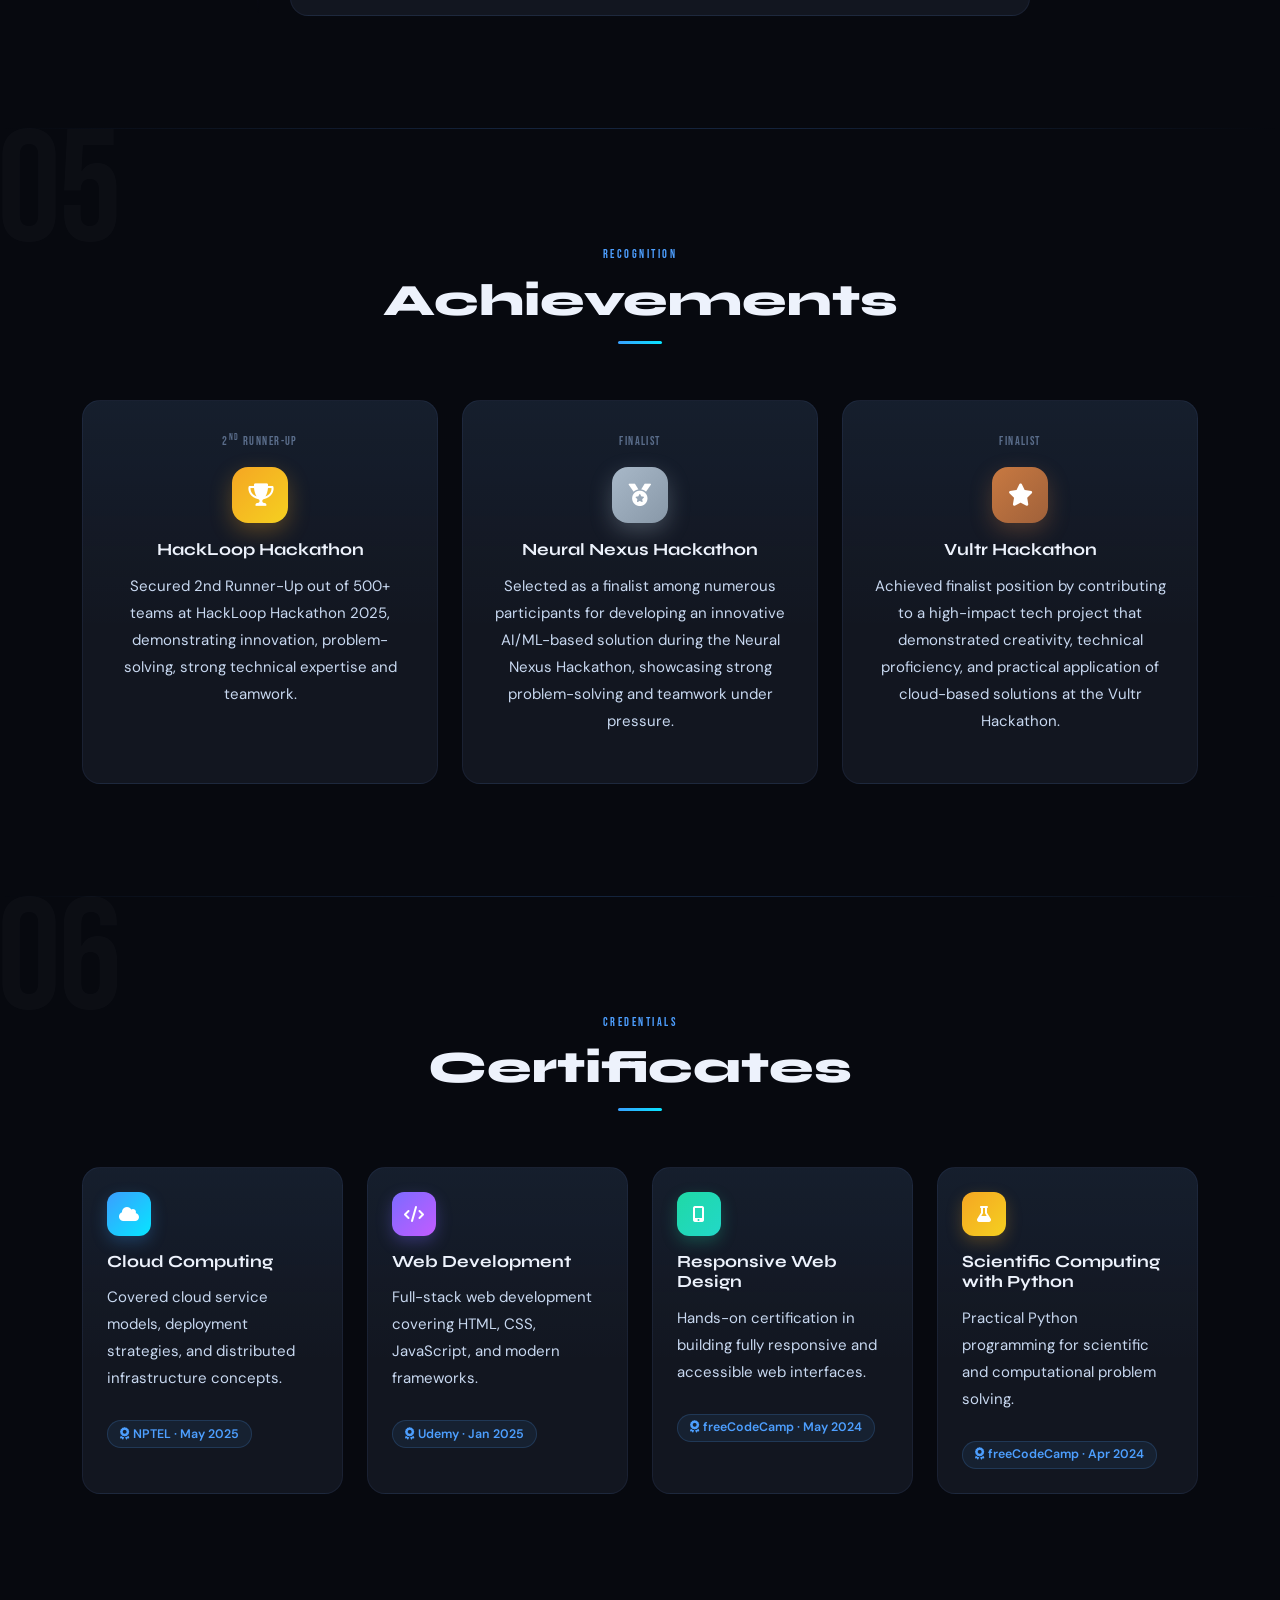
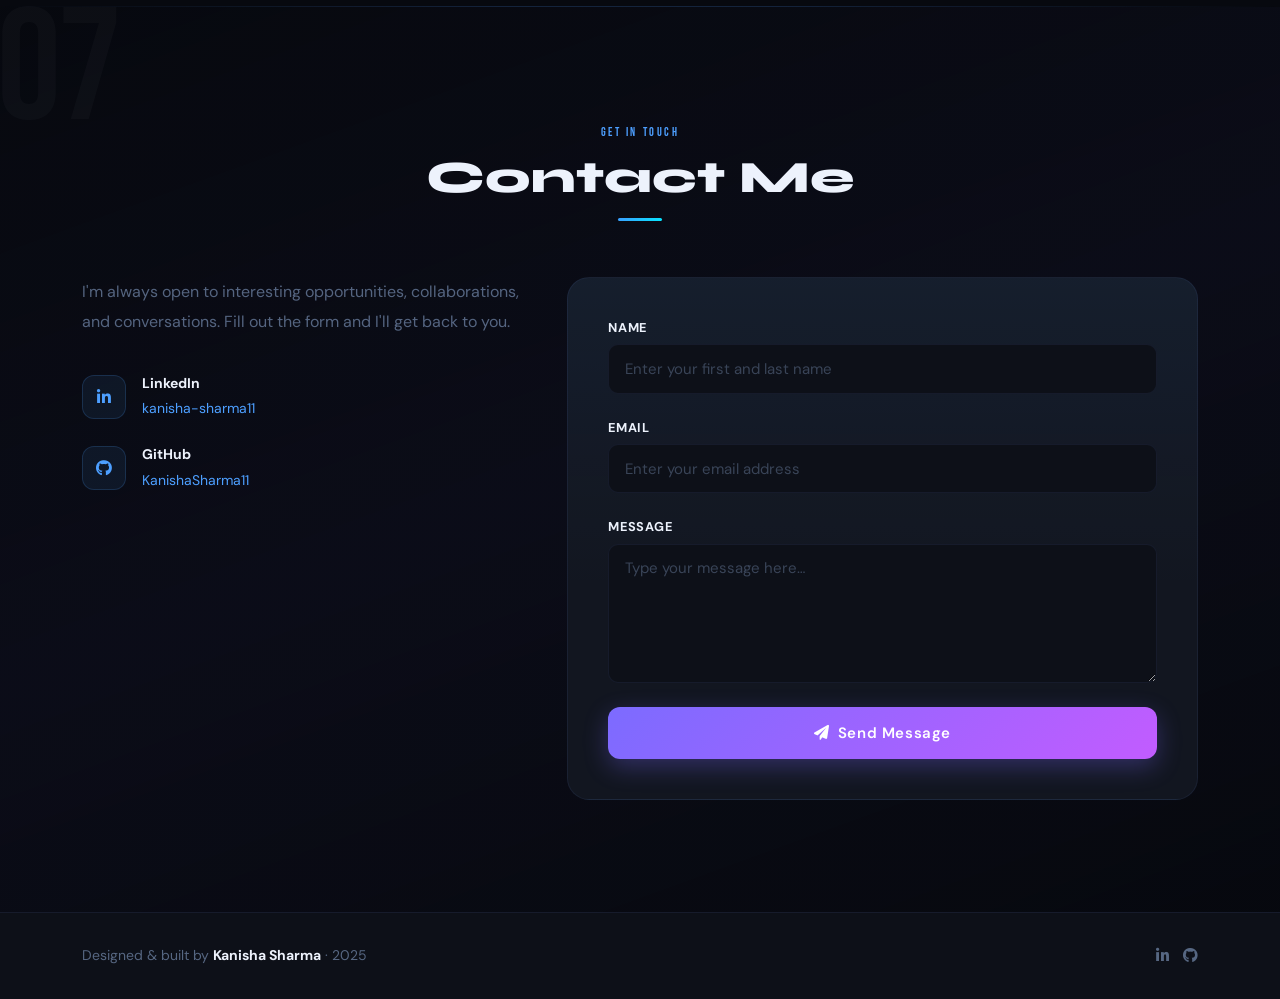
==== commit 89e08ee5: "Update index.html" ====
--- a/index.html
+++ b/index.html
@@ -124,7 +124,7 @@
 
             <!-- CTA Button with magnetic effect -->
             <div class="hero-cta" data-aos="fade-up" data-aos-delay="360">
-              <a href="Kanisha_Sharma_VITBhopal.pdf" download
+              <a href="./Kanisha_Sharma_VITBhopal.pdf" download
                   target="_blank"
                  class="btn-magnetic" id="ctaBtn"
                  aria-label="Download Kanisha's resume">
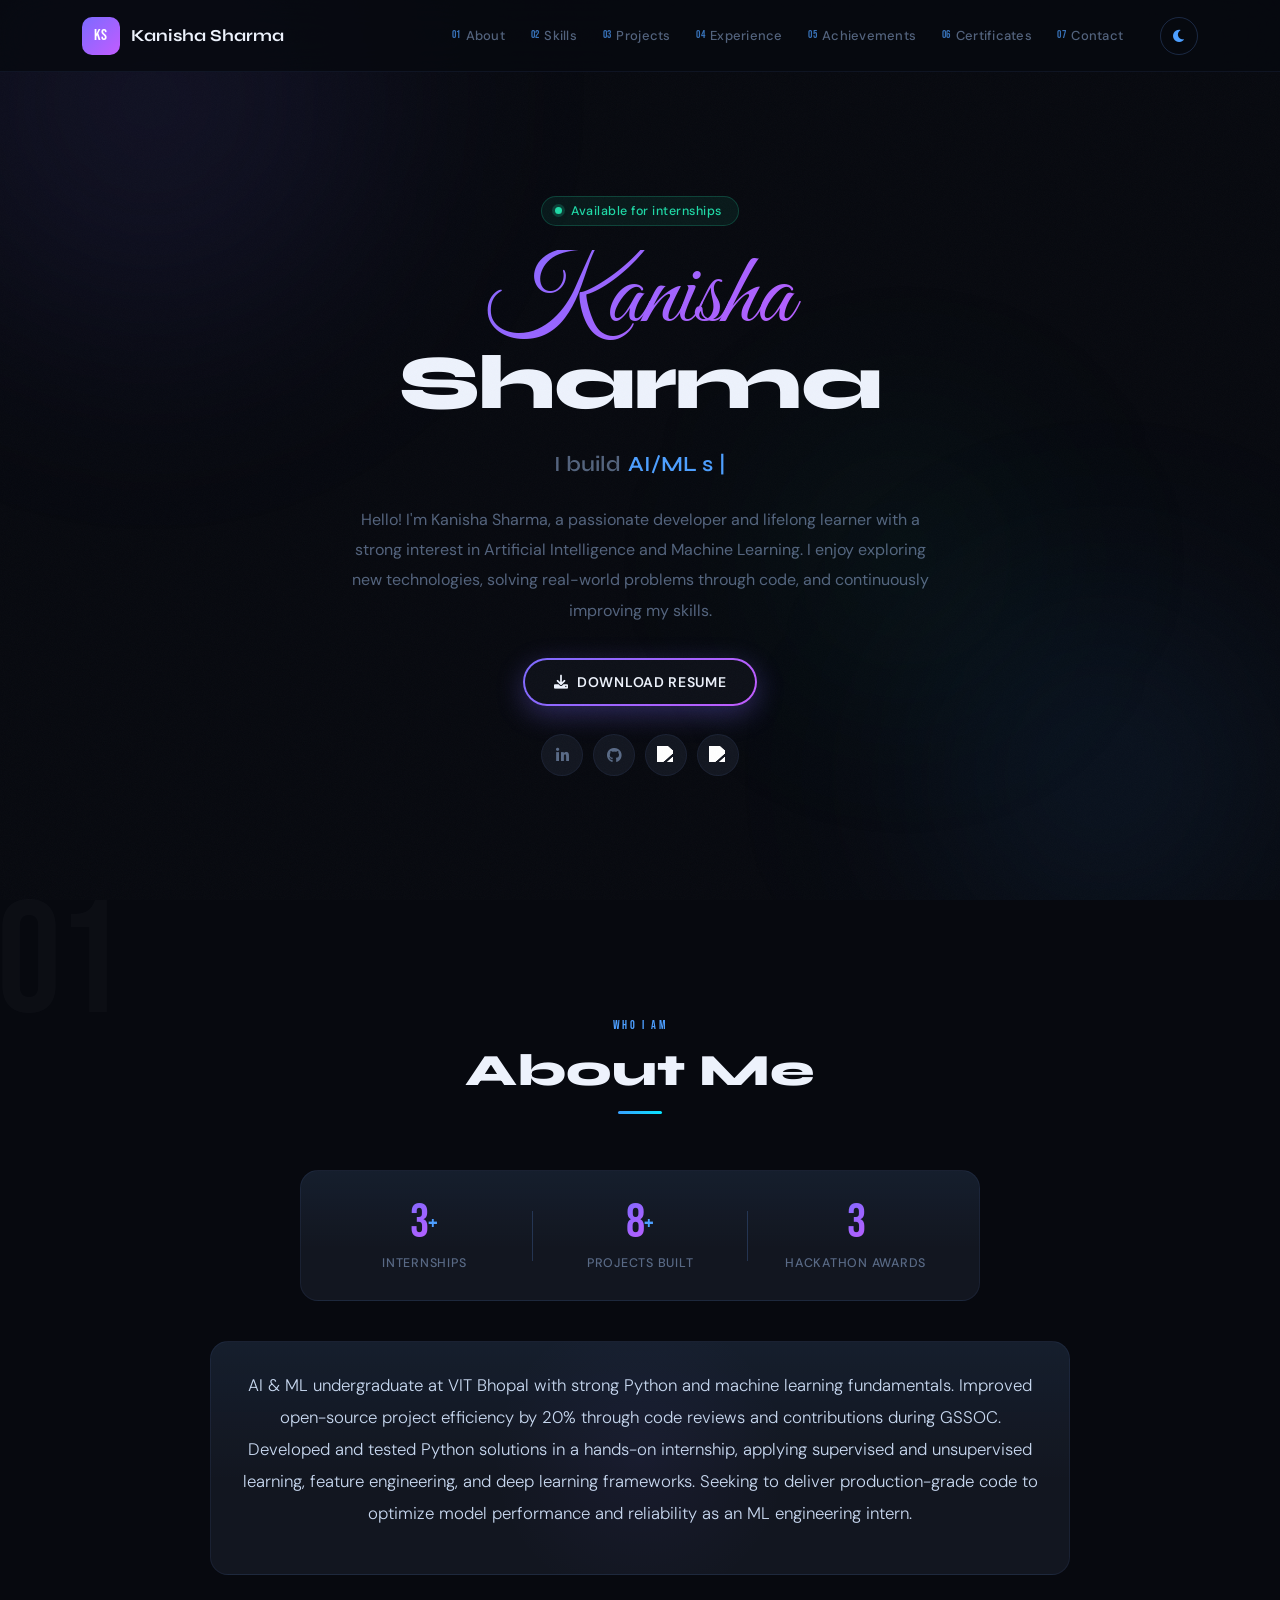
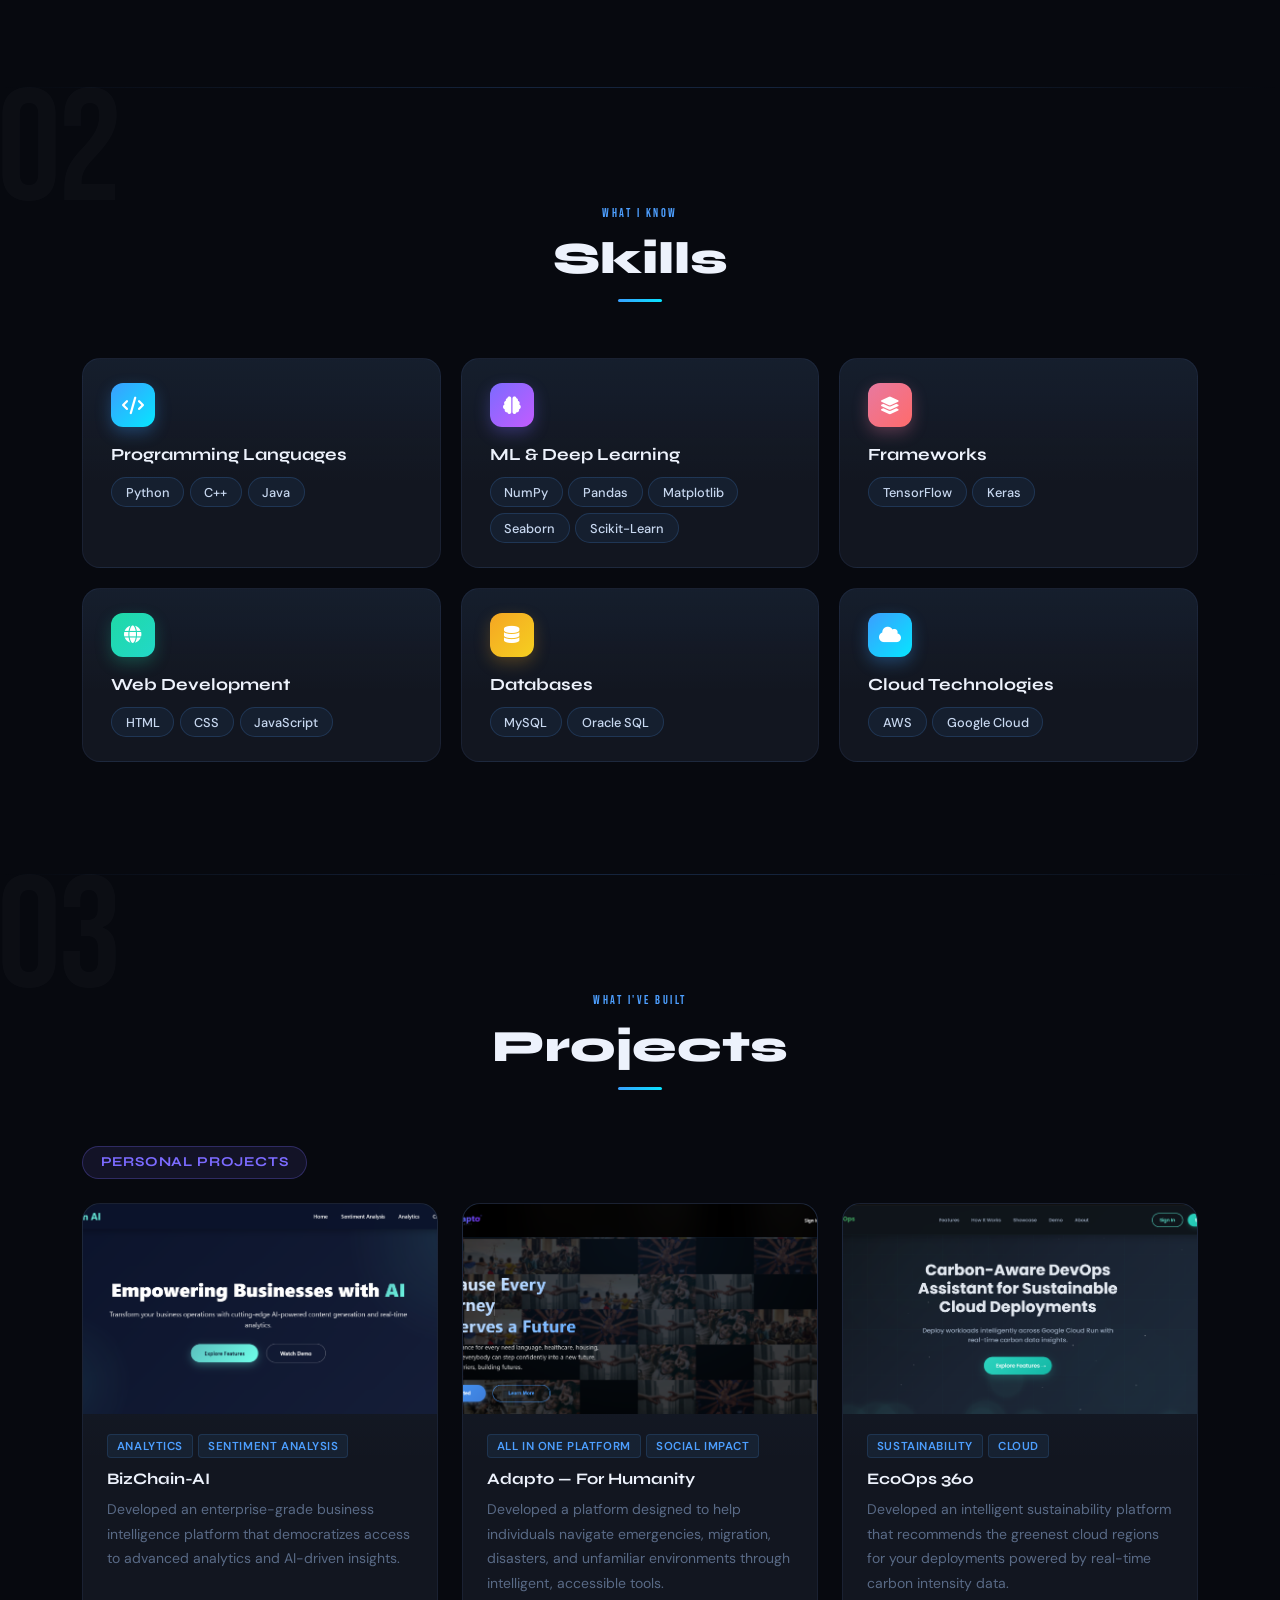
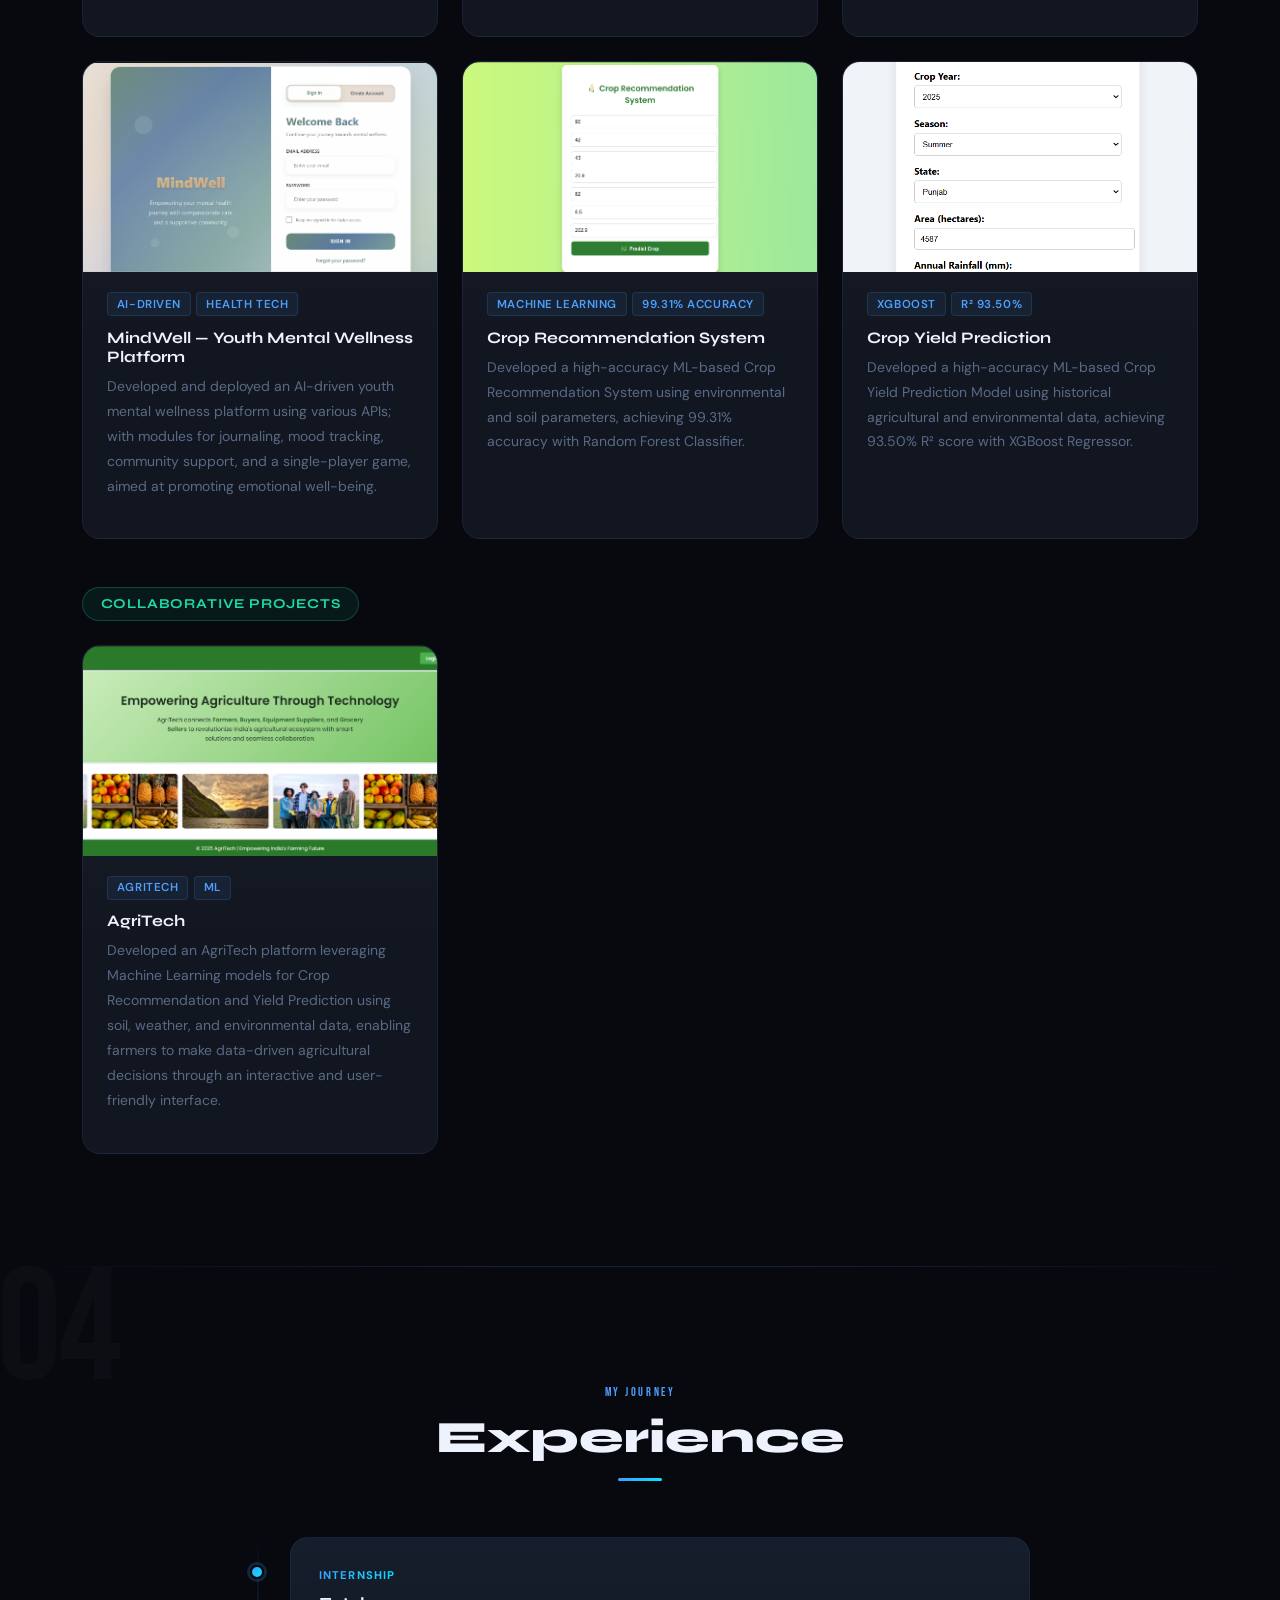
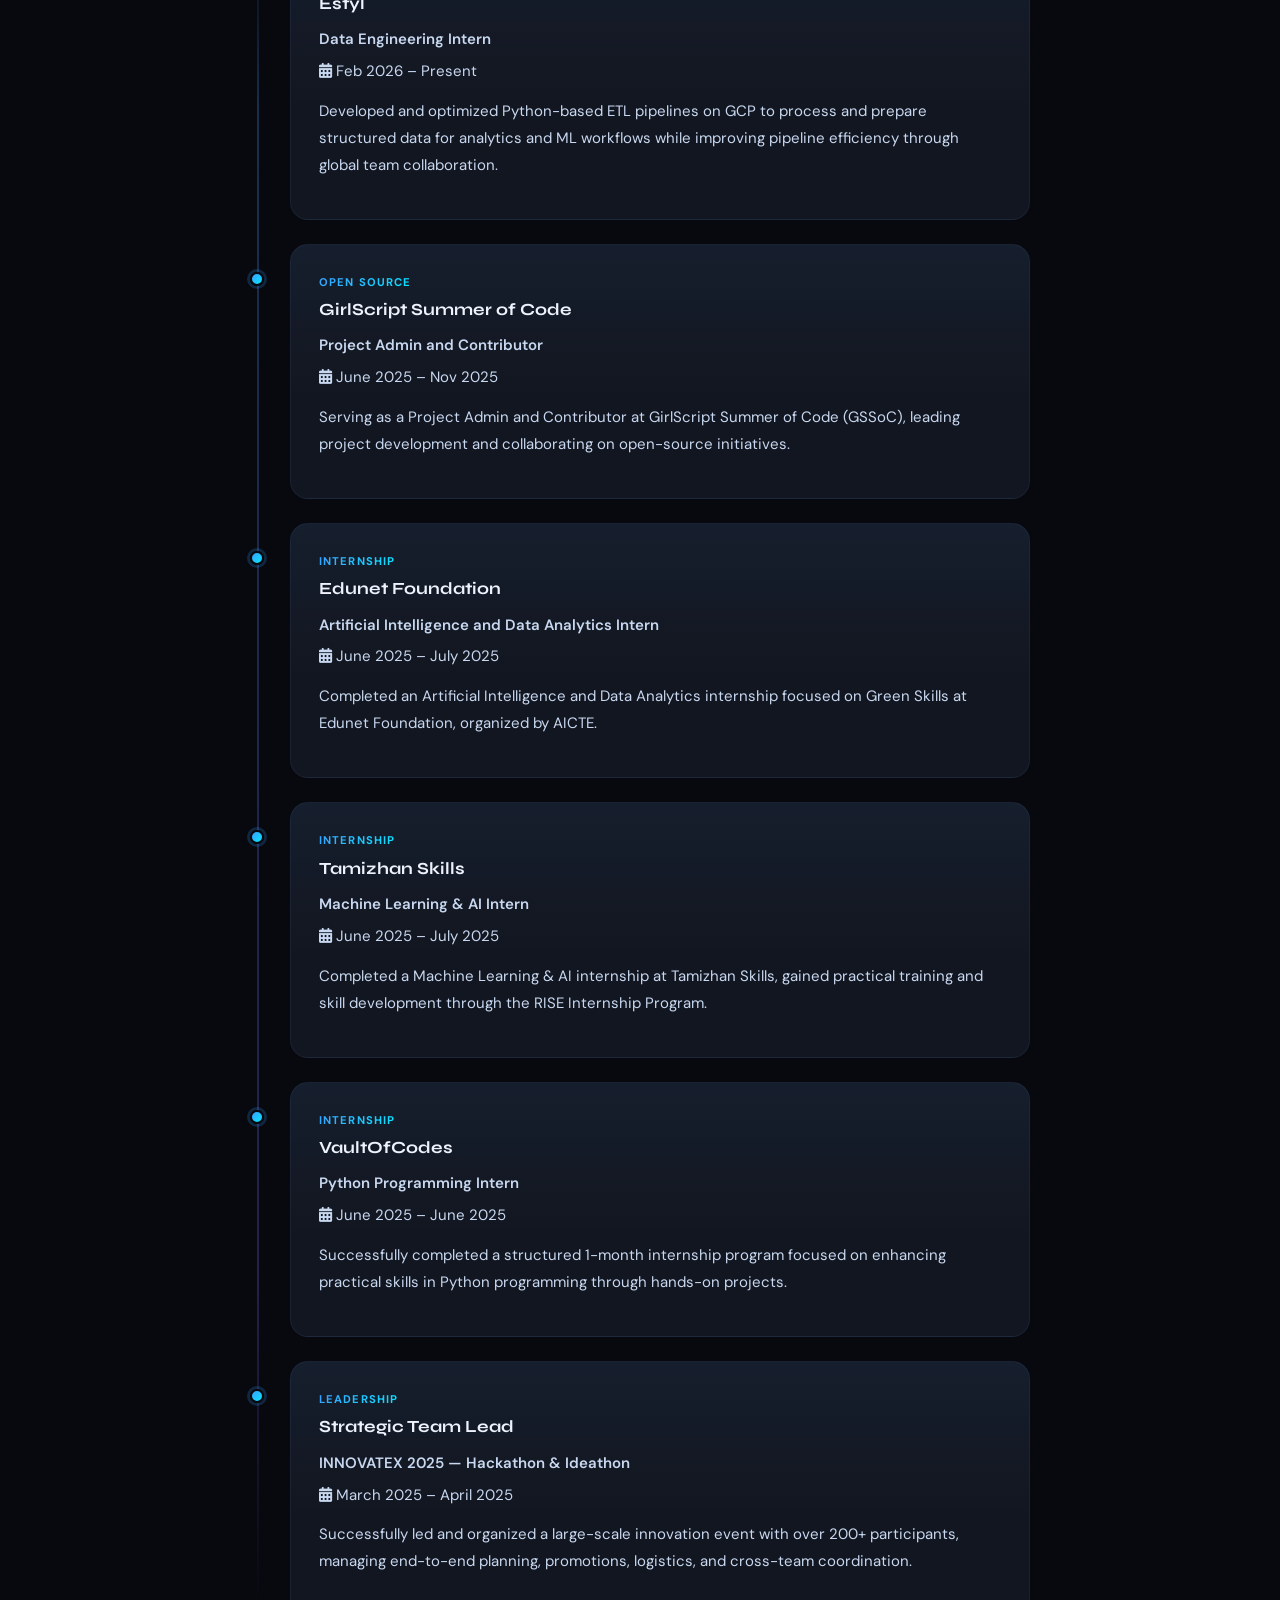
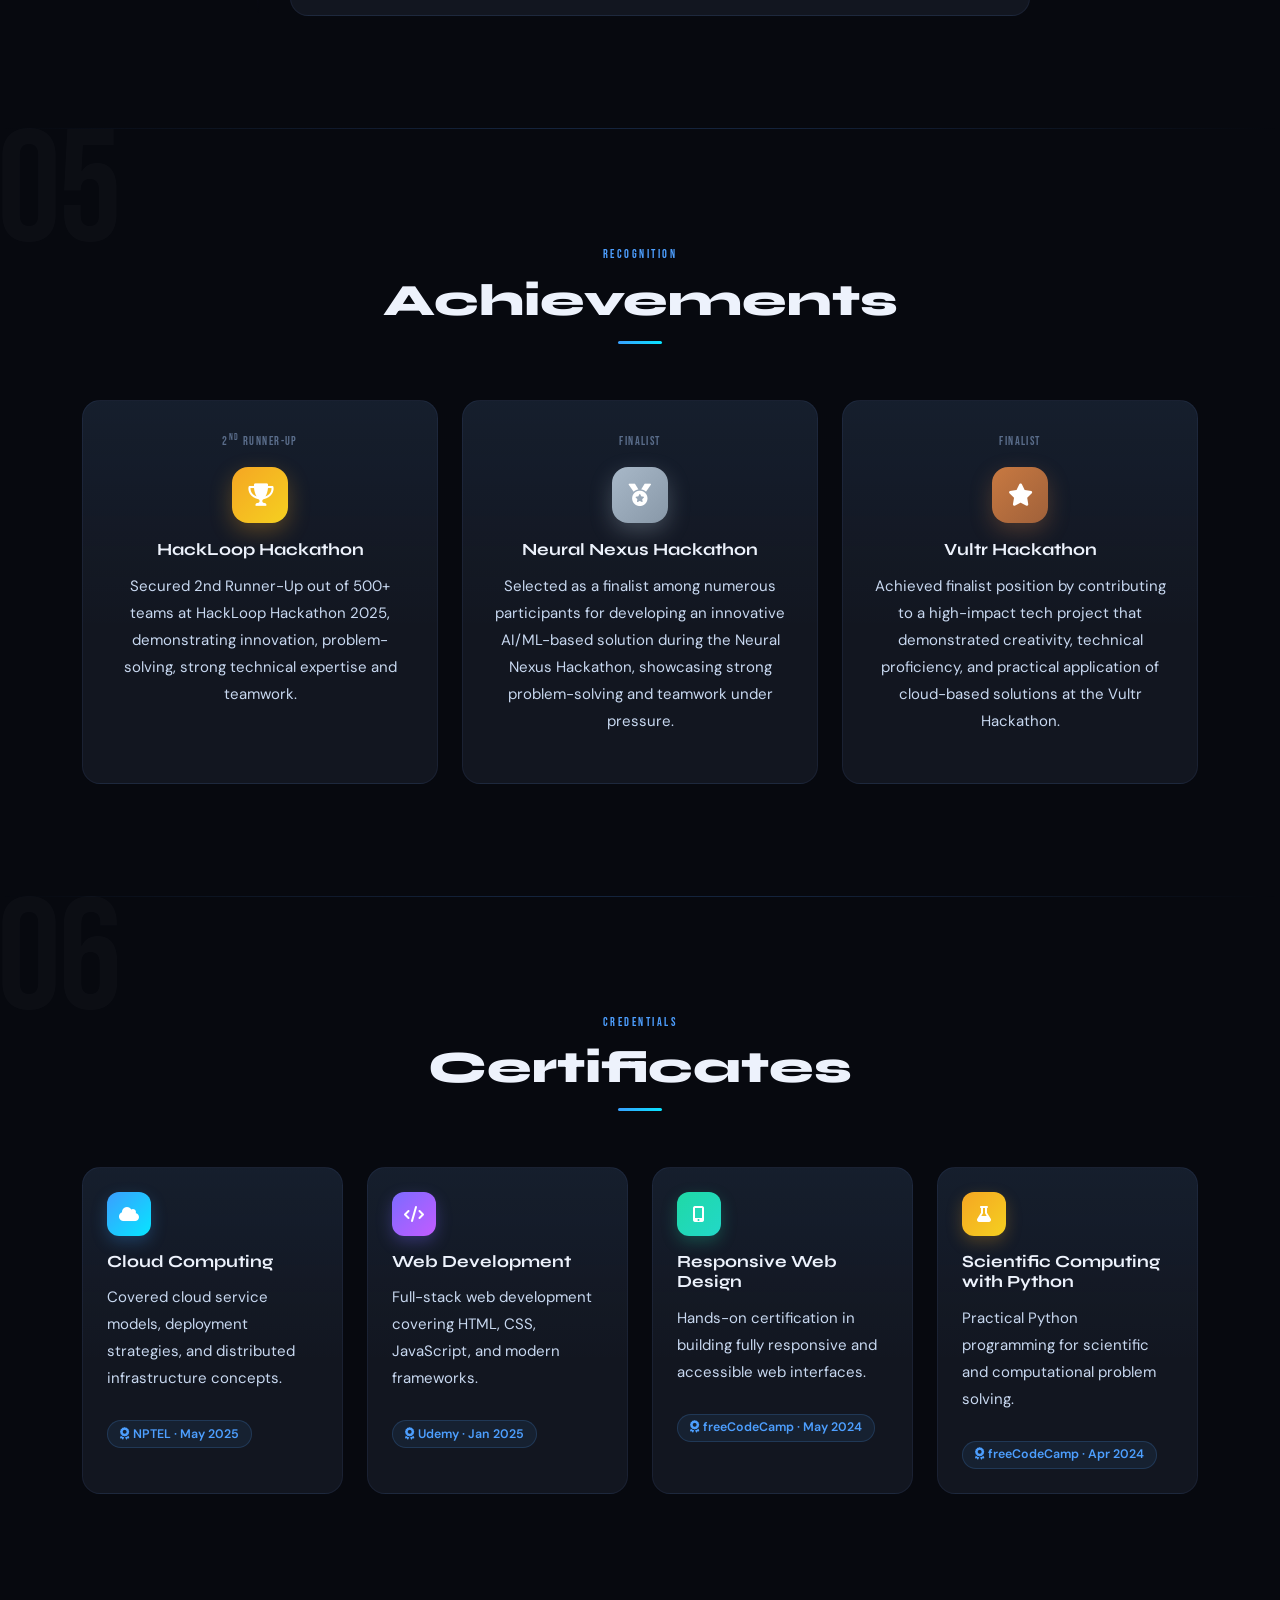
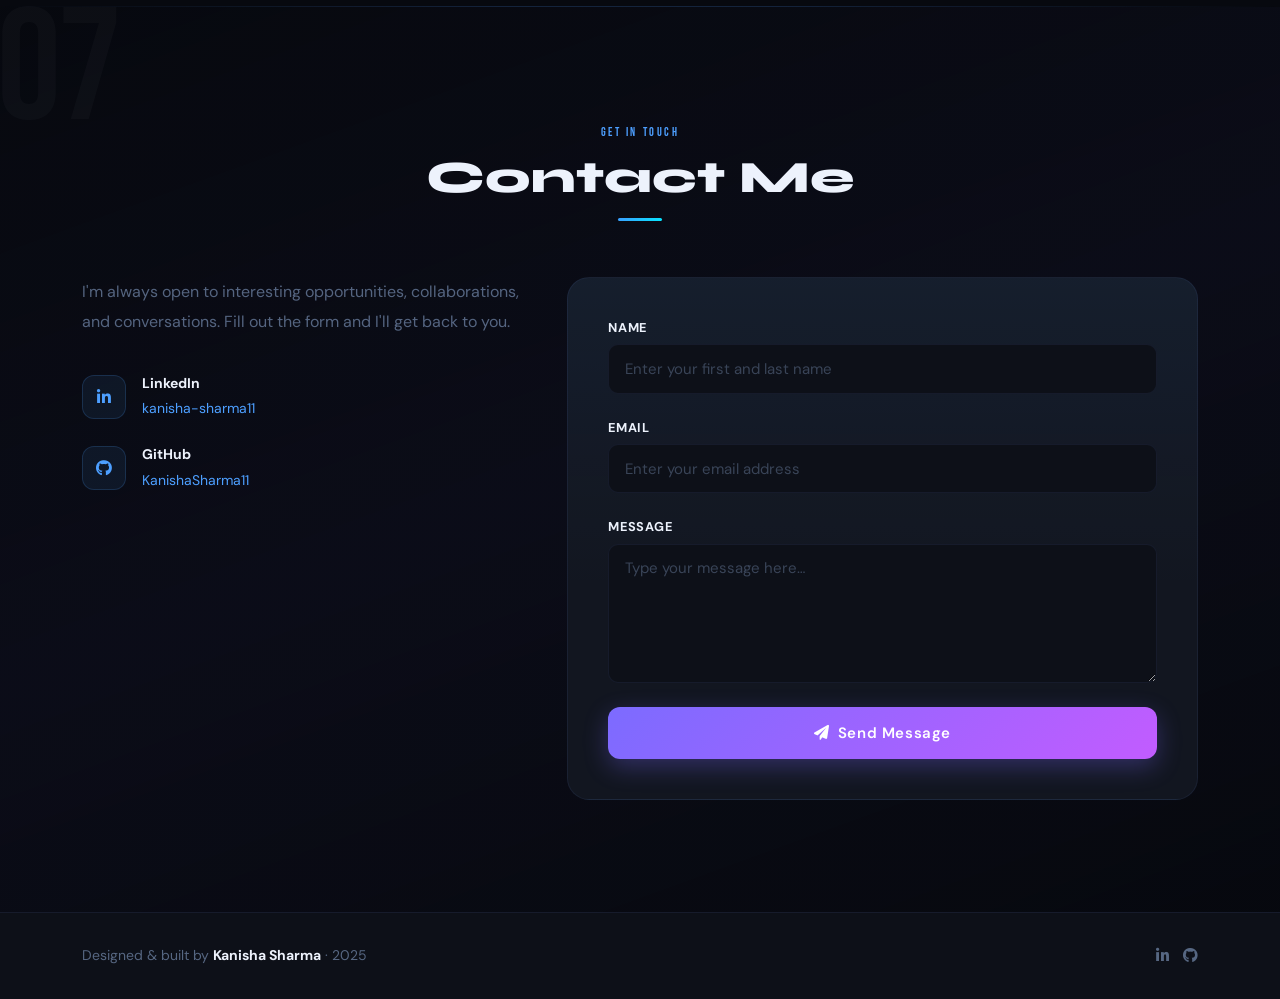
==== commit e8168818: "Update index.html" ====
--- a/index.html
+++ b/index.html
@@ -164,7 +164,6 @@
 
     <!-- Hero scroll indicator -->
     <div class="hero-scroll-hint" aria-hidden="true">
-      <span class="scroll-hint-text">Scroll</span>
       <span class="scroll-hint-line"></span>
     </div>
   </section>
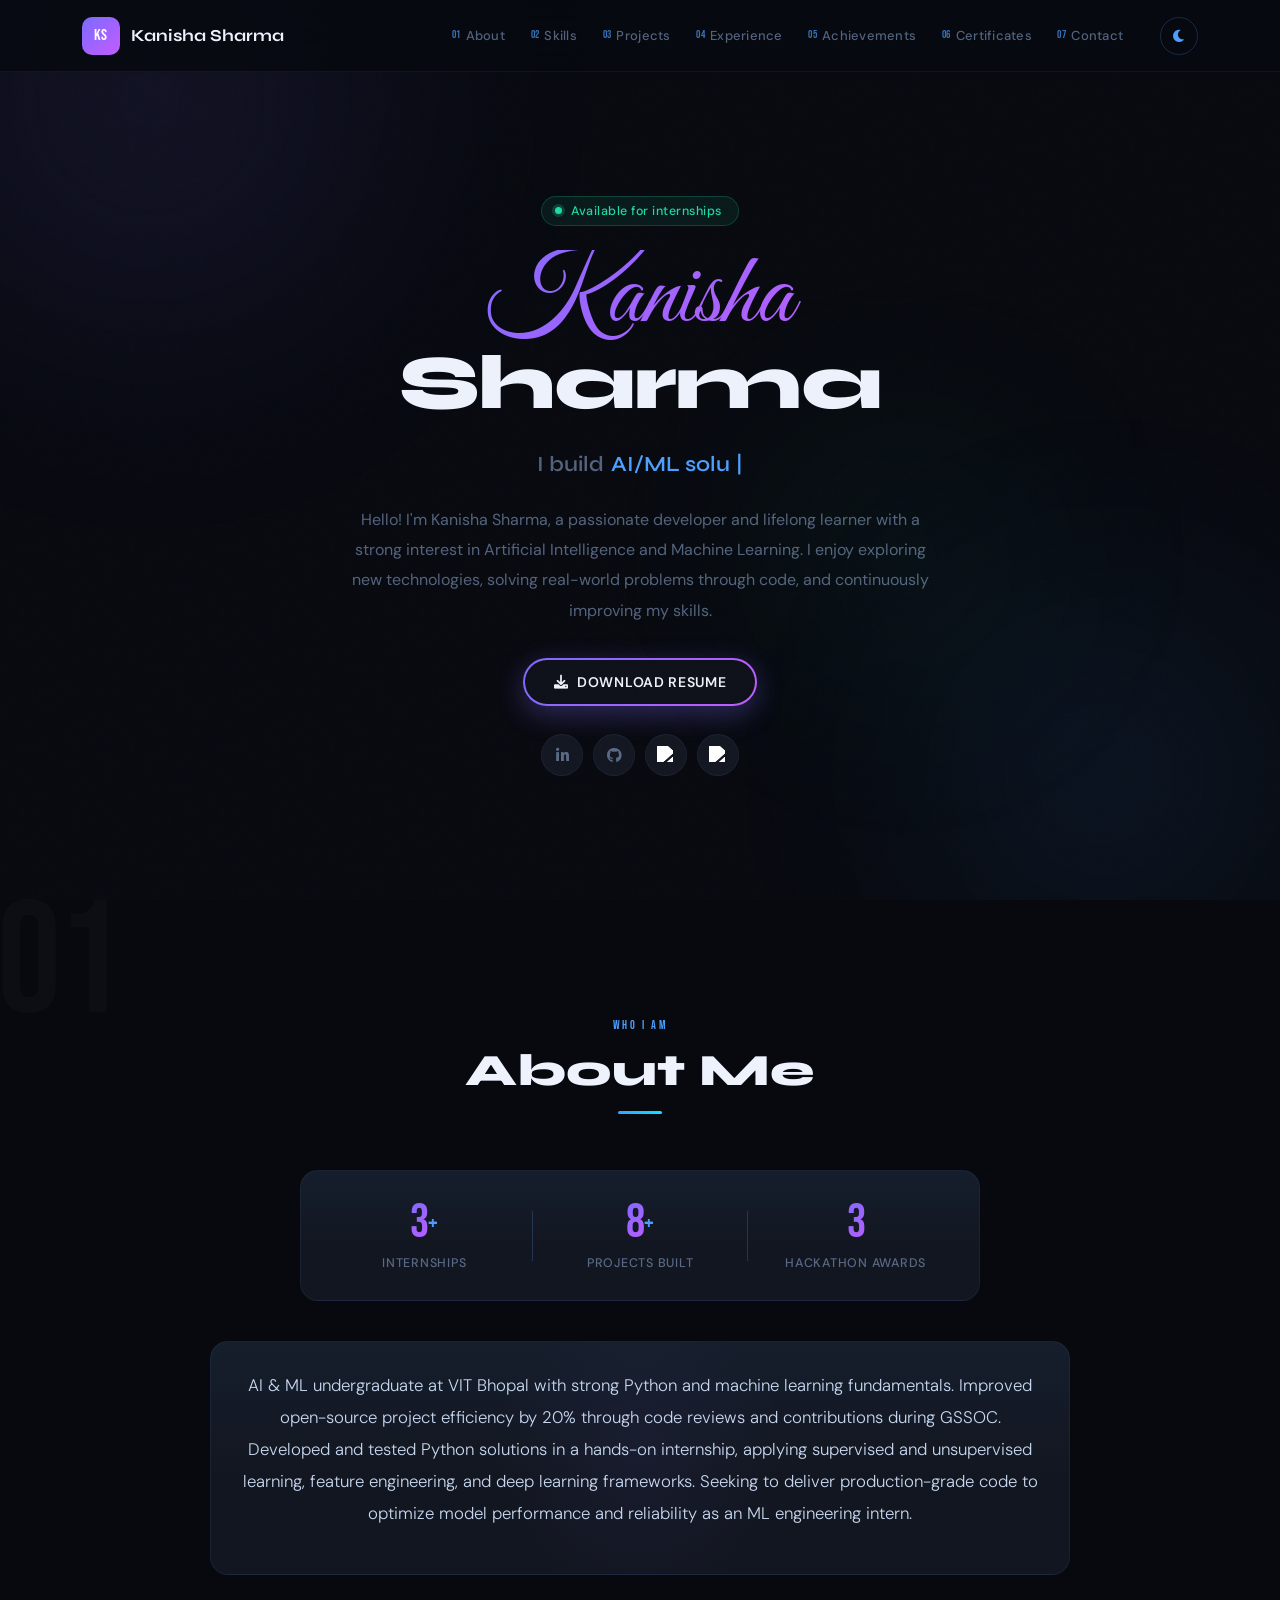
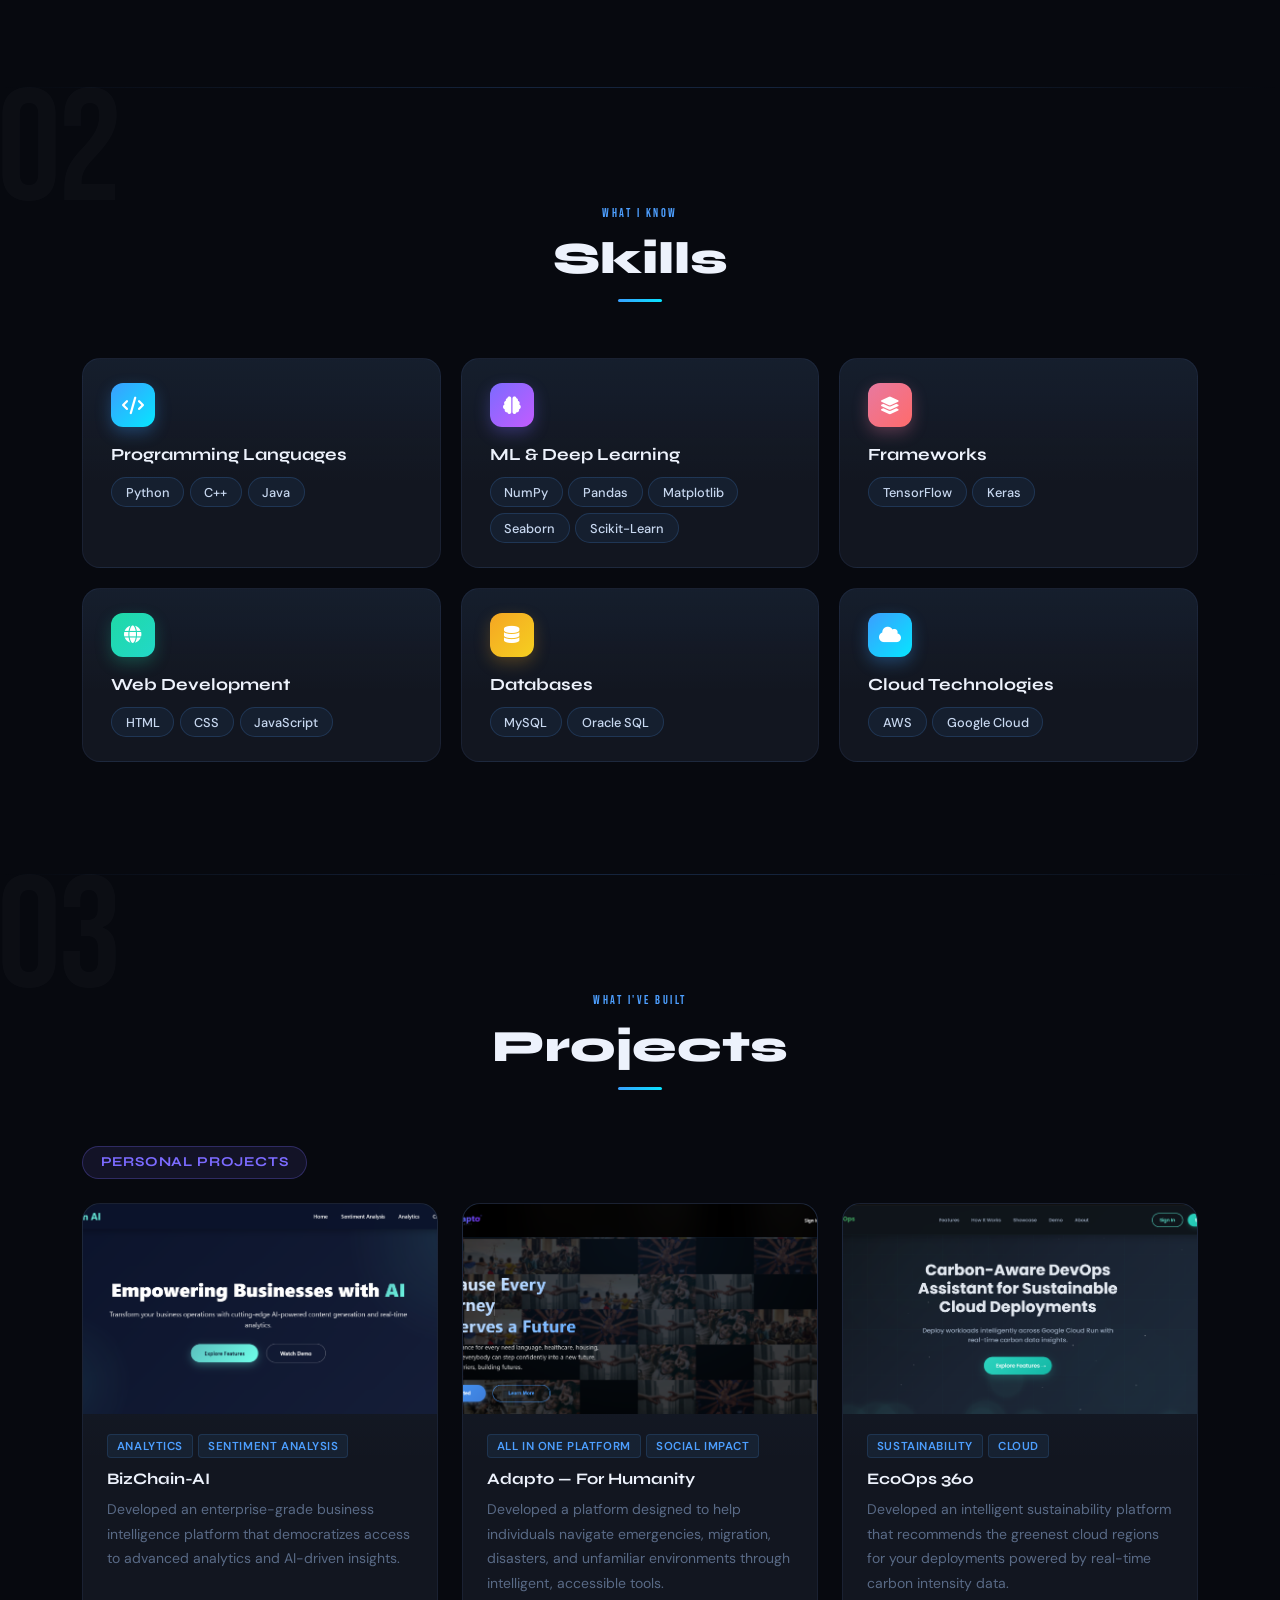
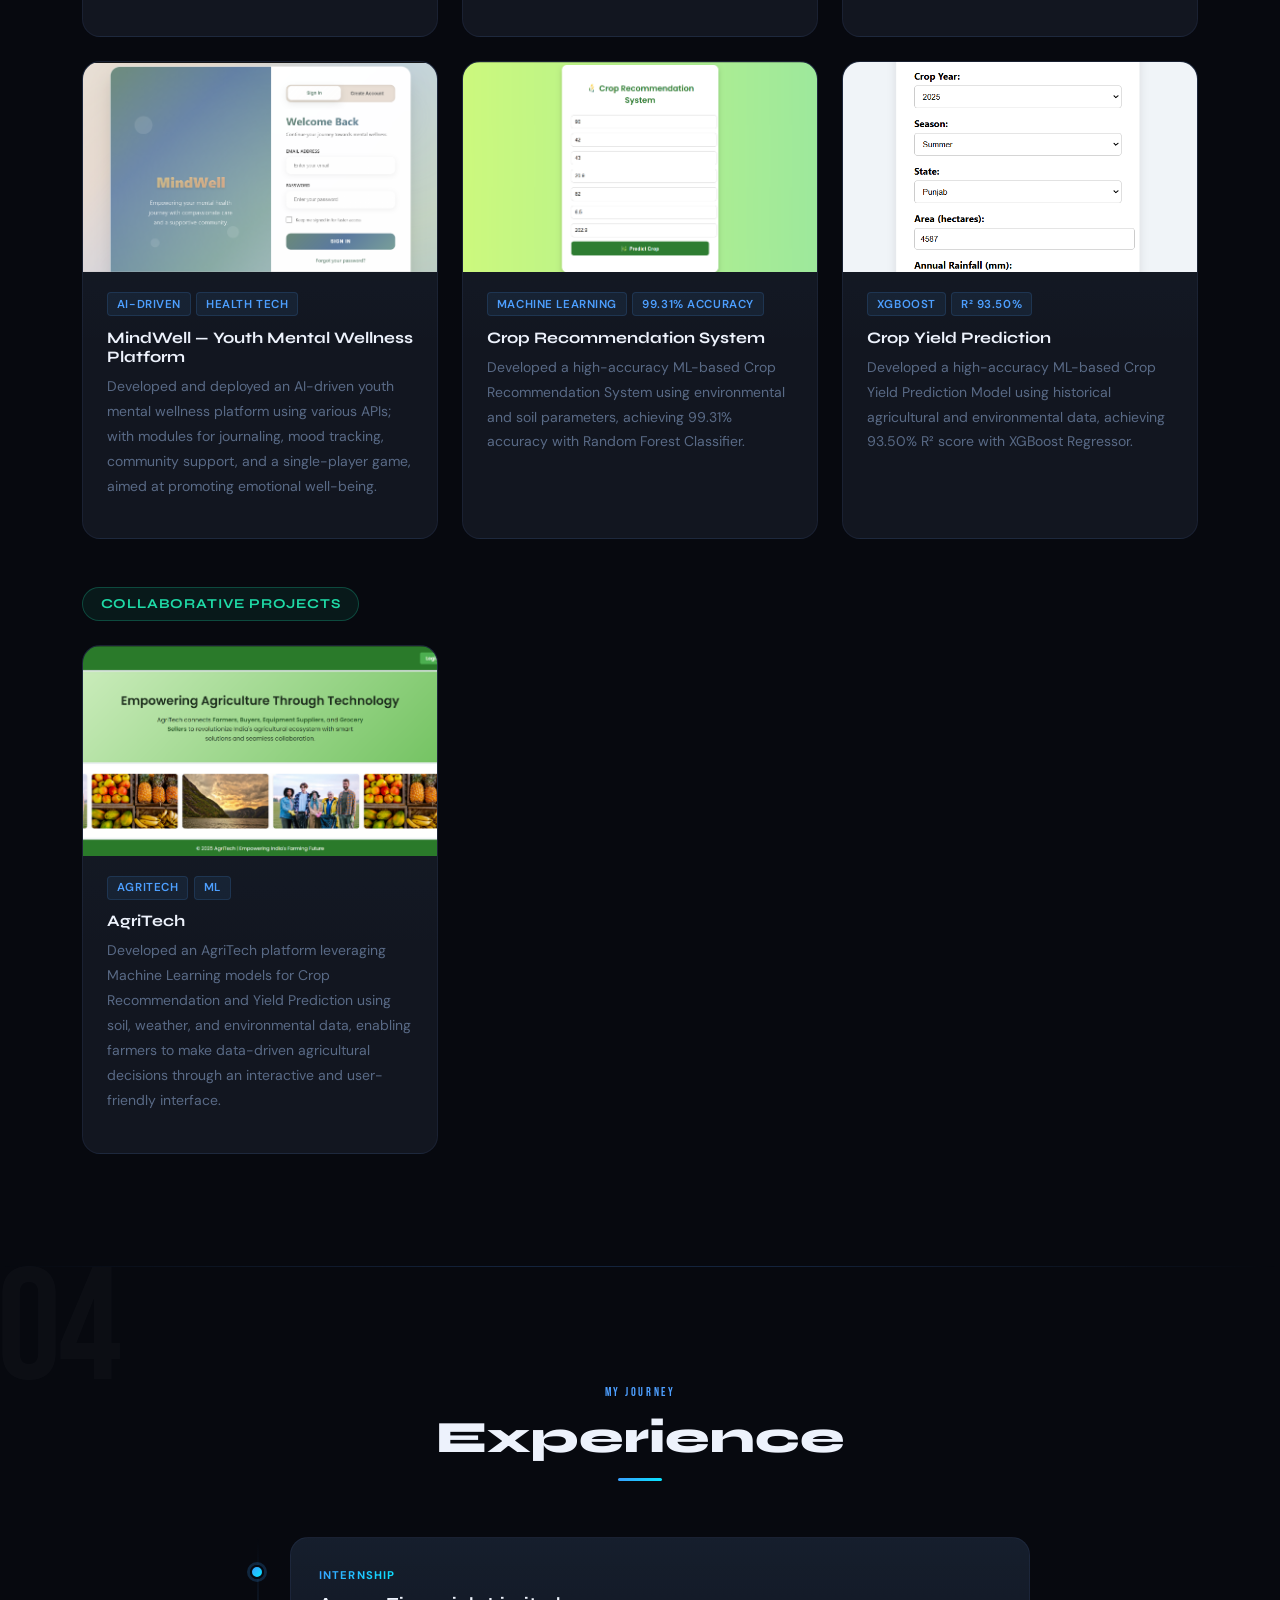
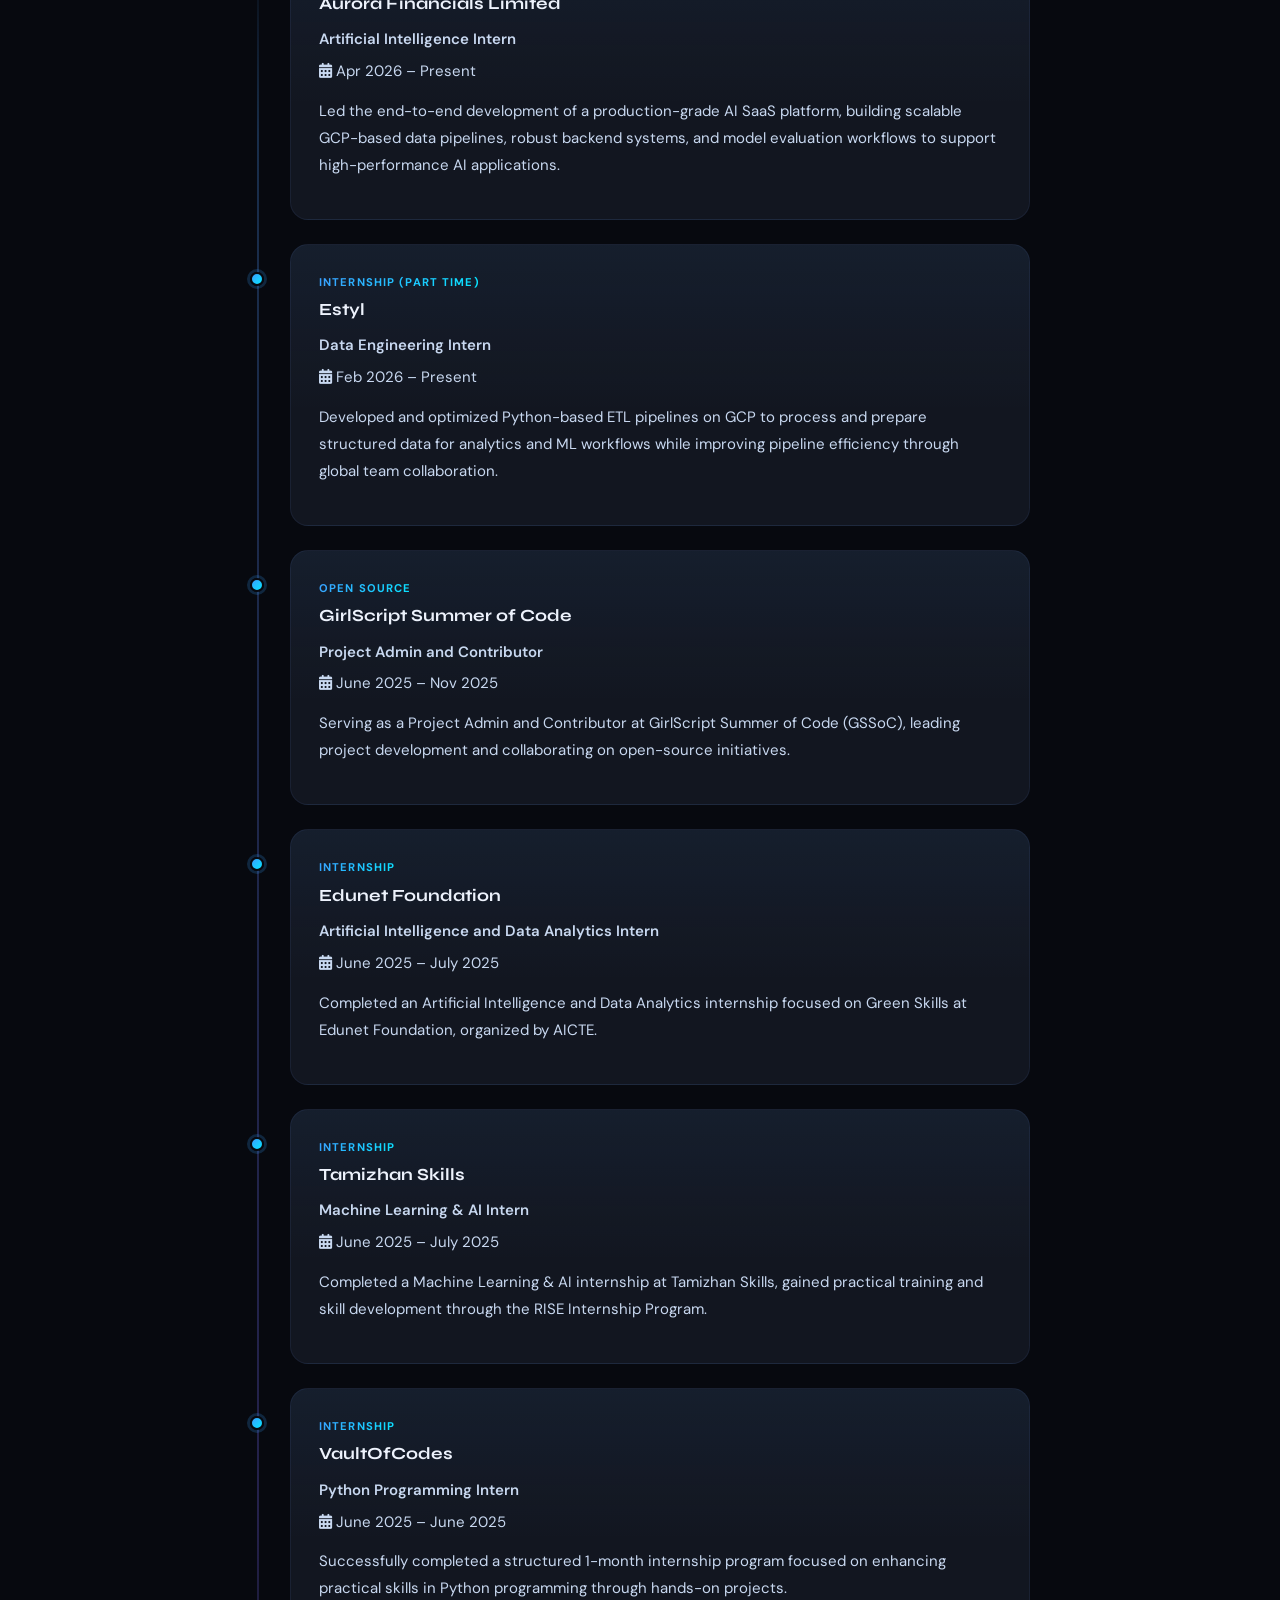
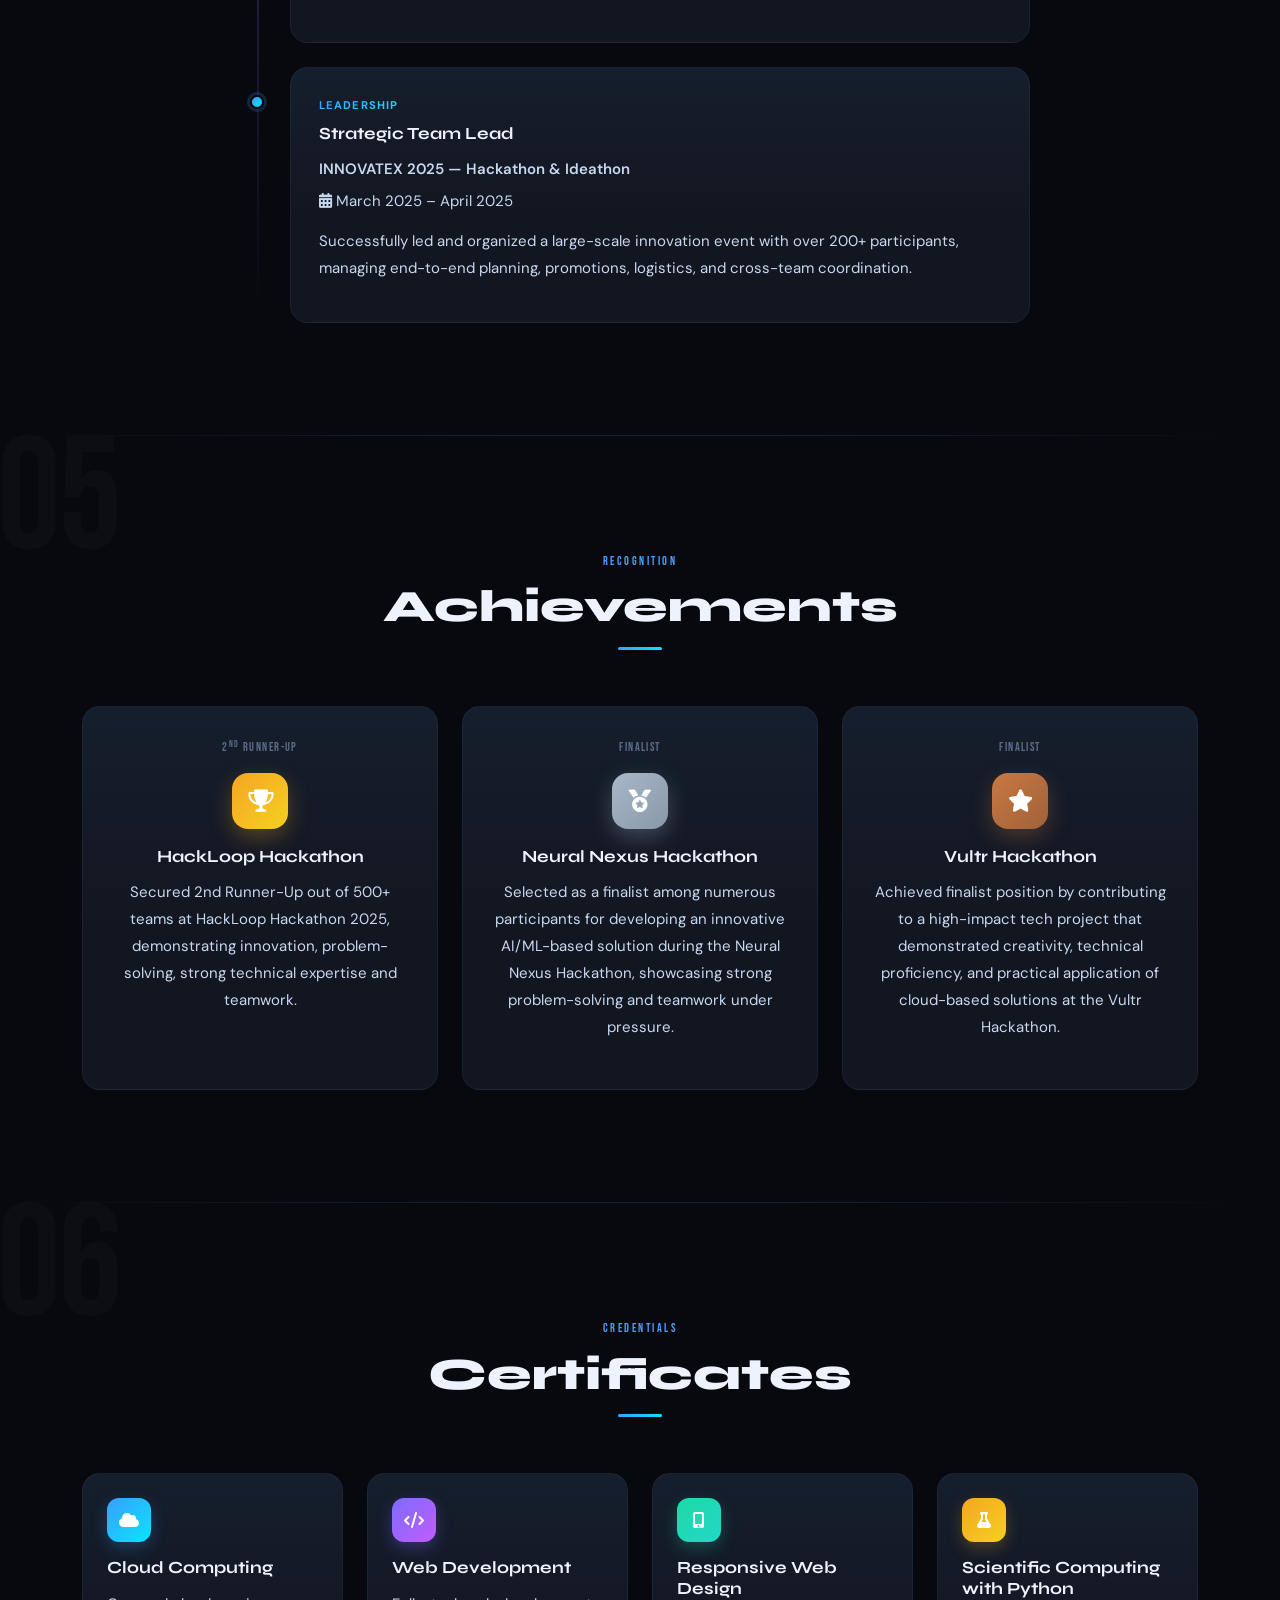
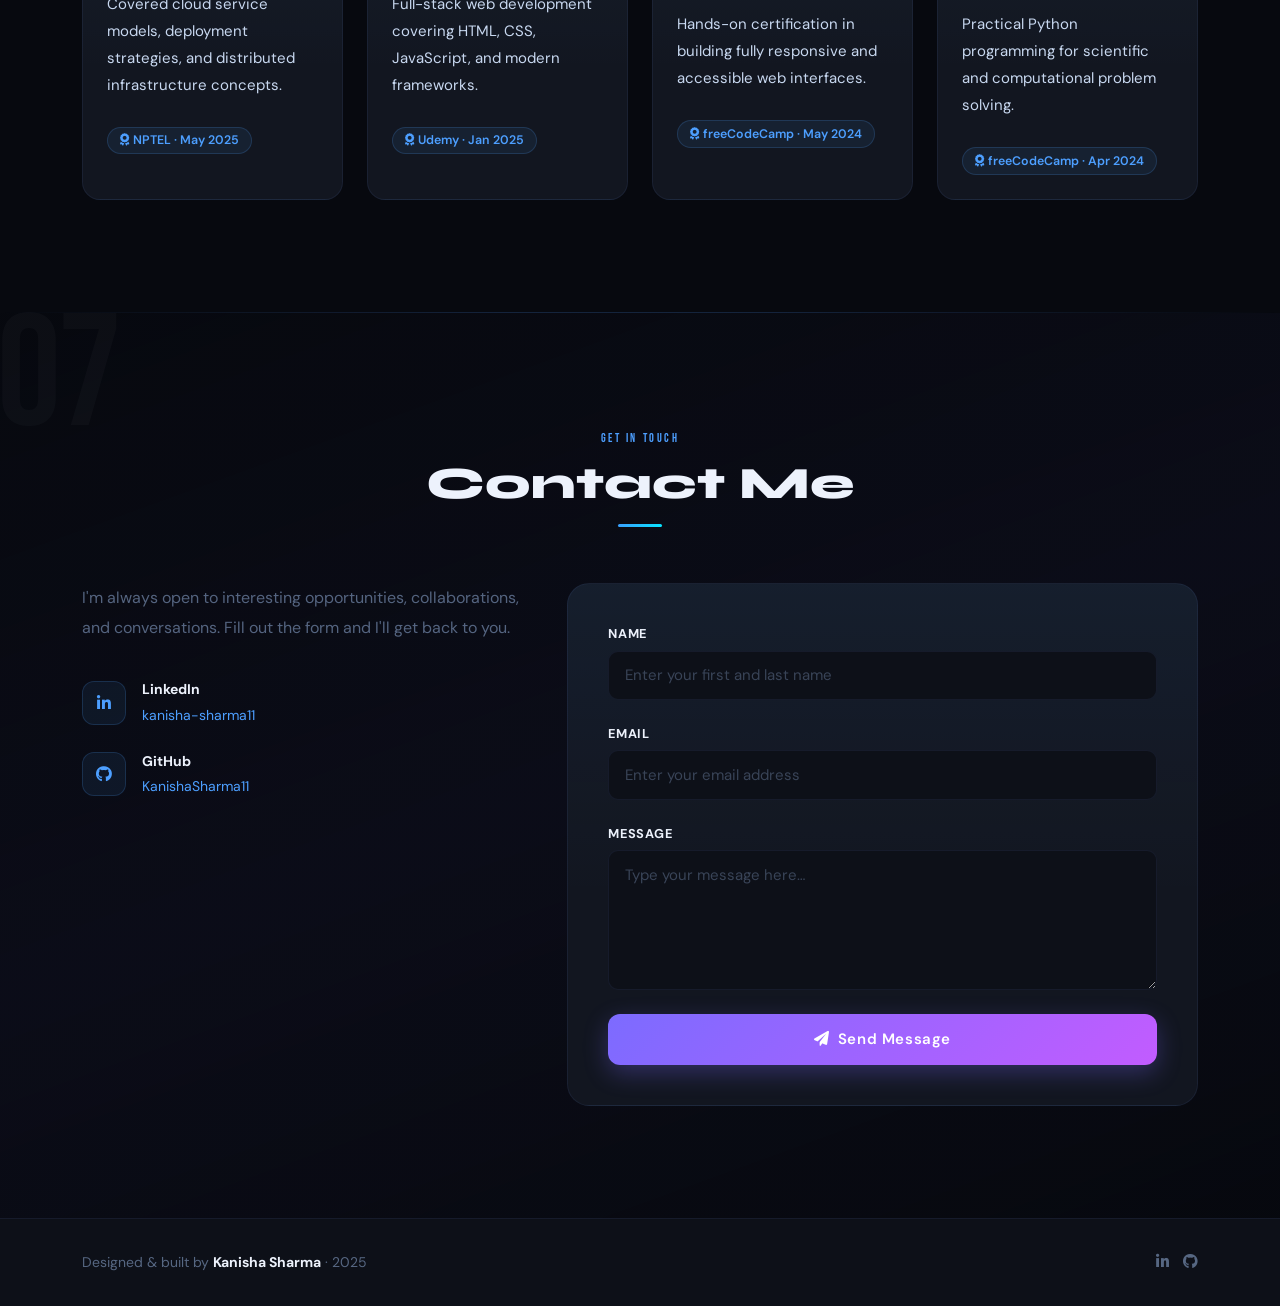
==== commit 6b7cbc43: "Update index.html" ====
--- a/index.html
+++ b/index.html
@@ -505,6 +505,17 @@
           <div class="timeline-dot" aria-hidden="true"></div>
           <div class="ks-card timeline-card">
             <div class="timeline-badge">Internship</div>
+            <h5>Aurora Financials Limited</h5>
+            <p class="exp-role">Artificial Intelligence Intern</p>
+            <p class="exp-period"><i class="fas fa-calendar-alt me-1" aria-hidden="true"></i>Apr 2026 – Present</p>
+            <p>Led the end-to-end development of a production-grade AI SaaS platform, building scalable GCP-based data pipelines, robust backend systems, and model evaluation workflows to support high-performance AI applications.</p>
+          </div>
+        </div>
+
+        <div class="timeline-item" data-aos="fade-up" data-aos-delay="60">
+          <div class="timeline-dot" aria-hidden="true"></div>
+          <div class="ks-card timeline-card">
+            <div class="timeline-badge">Internship (Part time)</div>
             <h5>Estyl</h5>
             <p class="exp-role">Data Engineering Intern</p>
             <p class="exp-period"><i class="fas fa-calendar-alt me-1" aria-hidden="true"></i>Feb 2026 – Present</p>
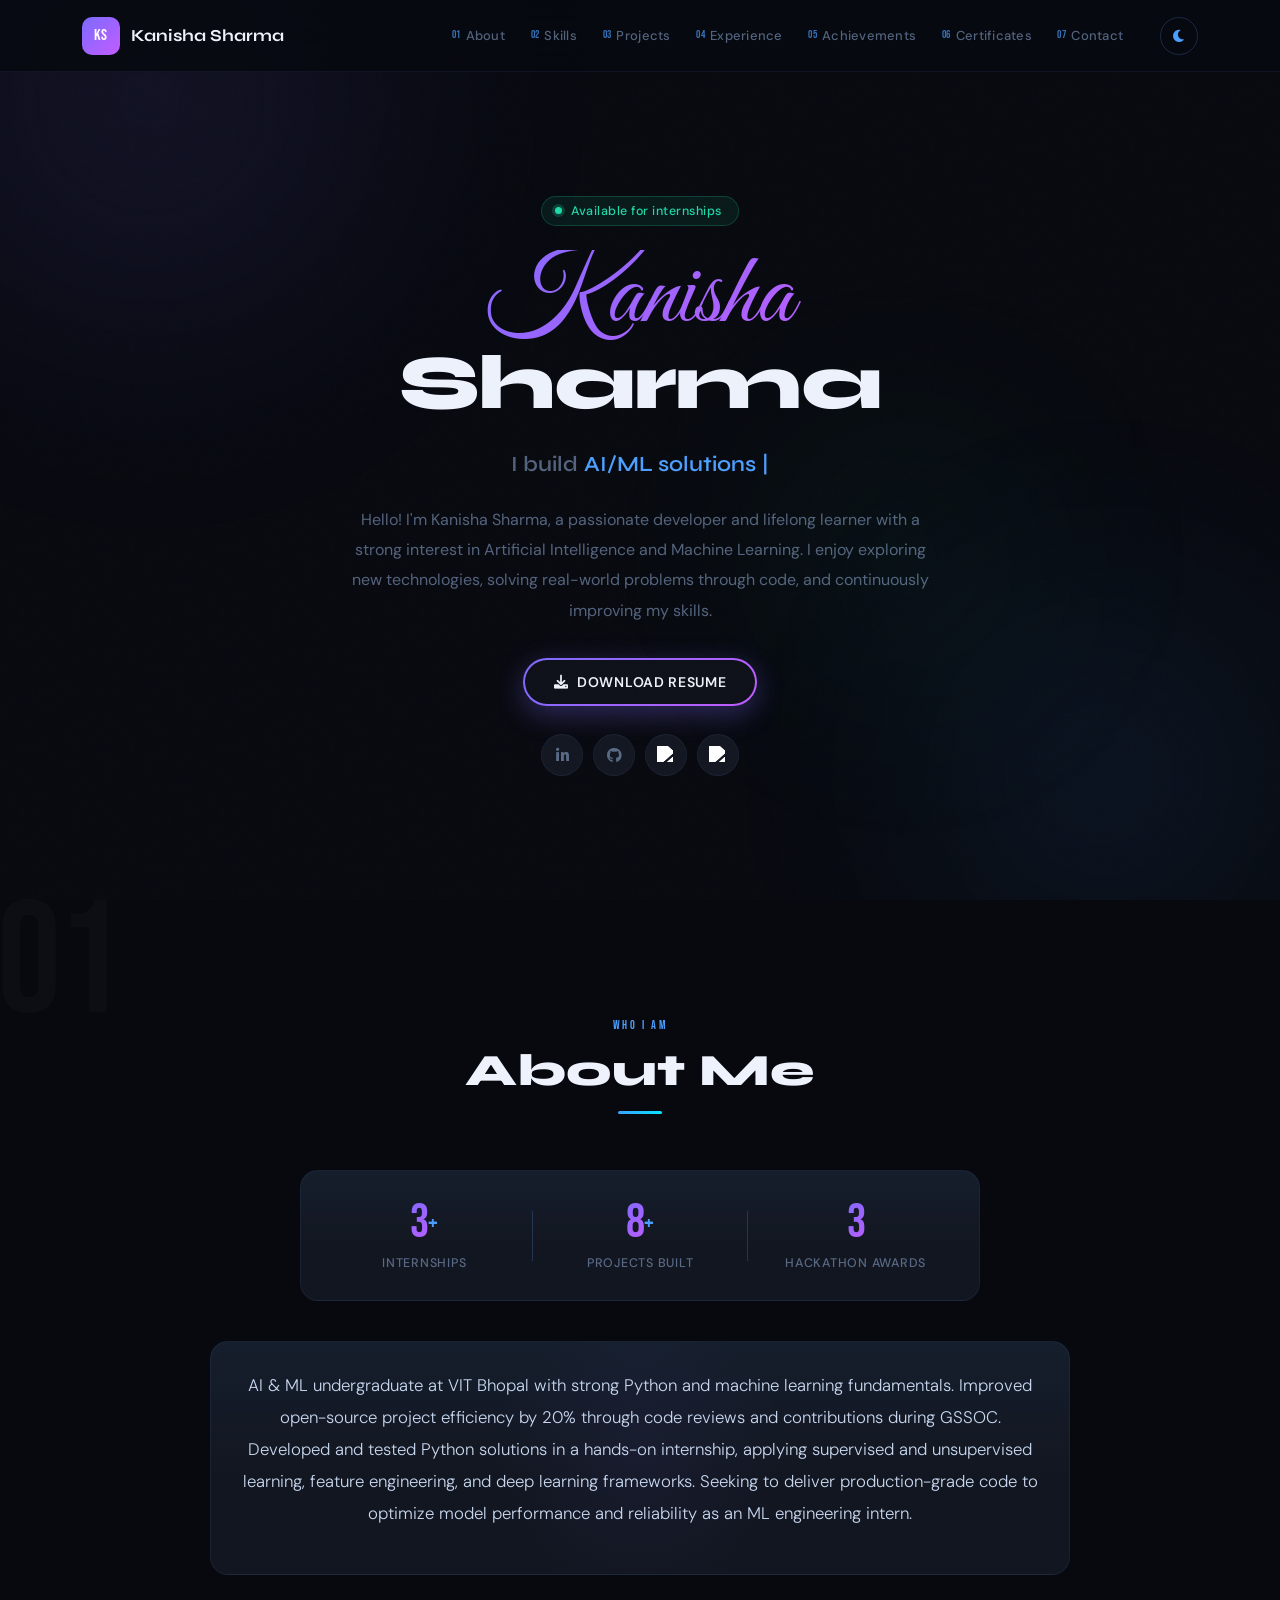
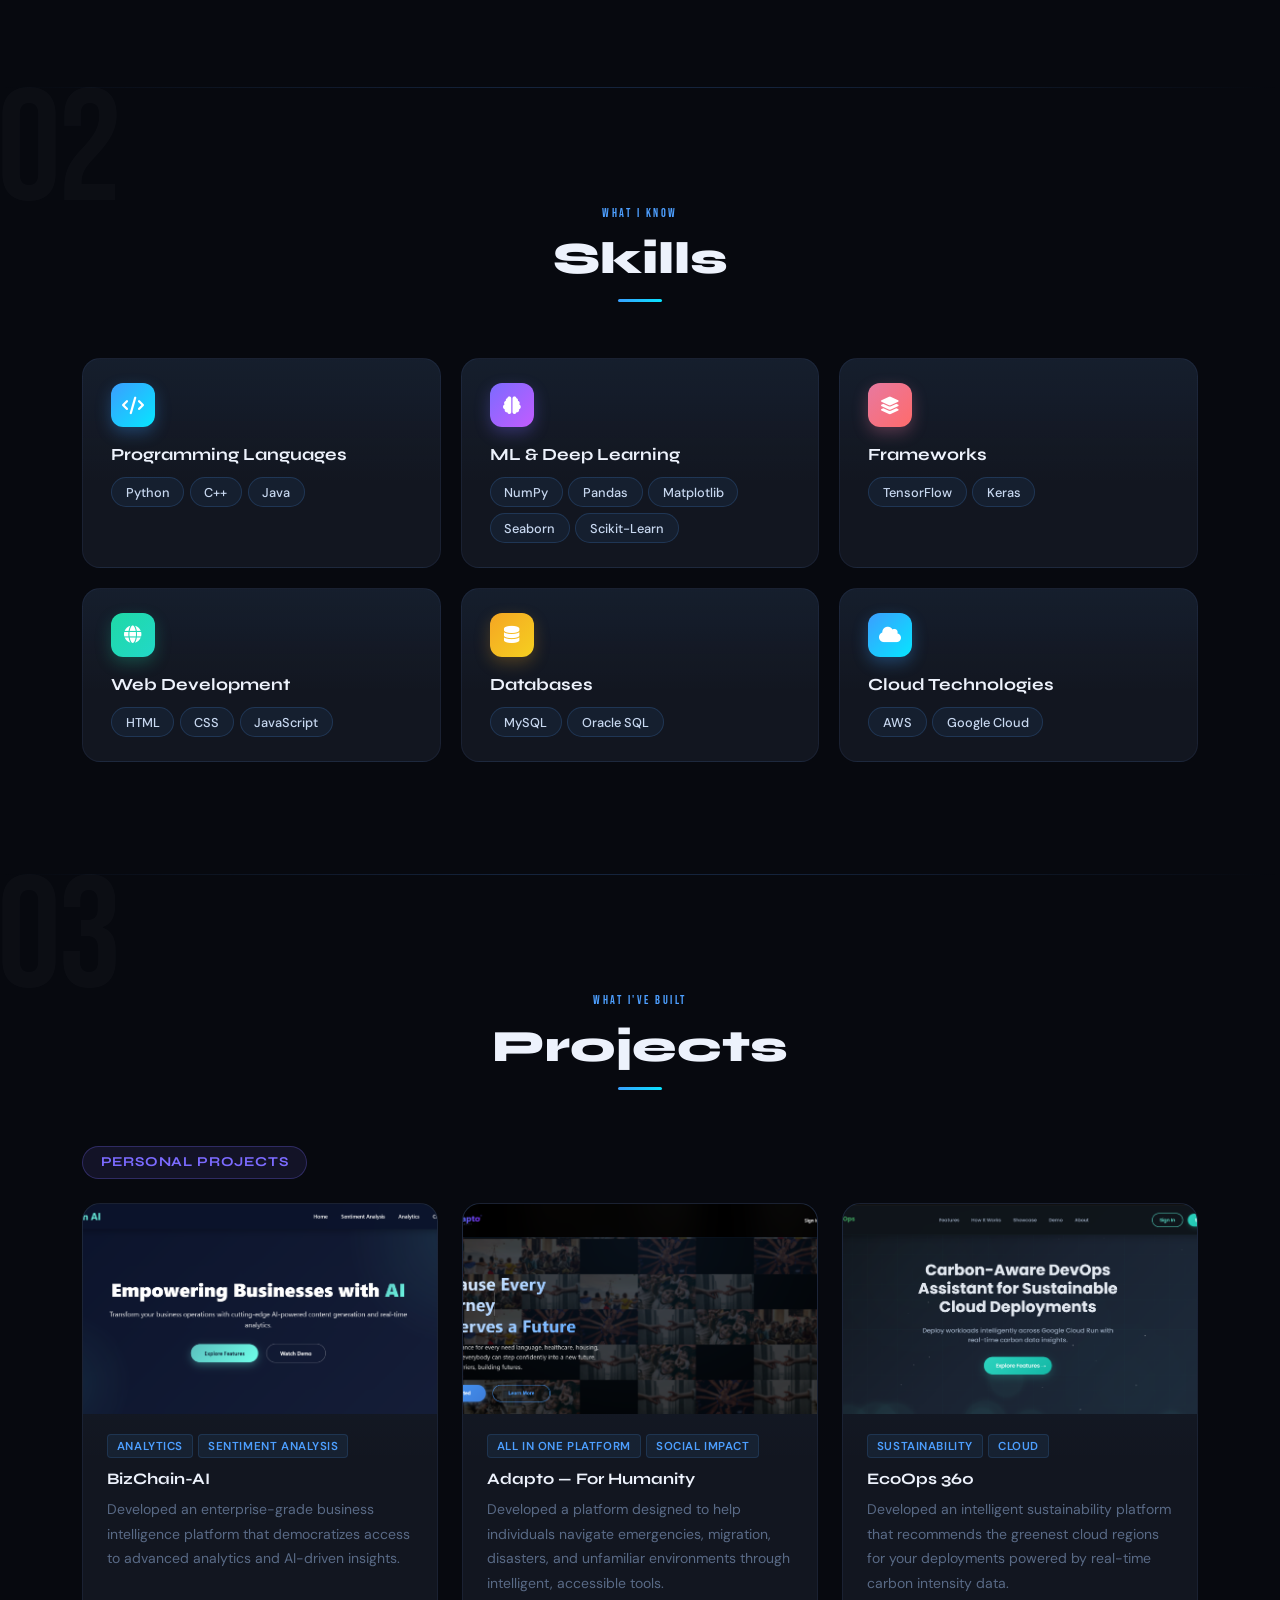
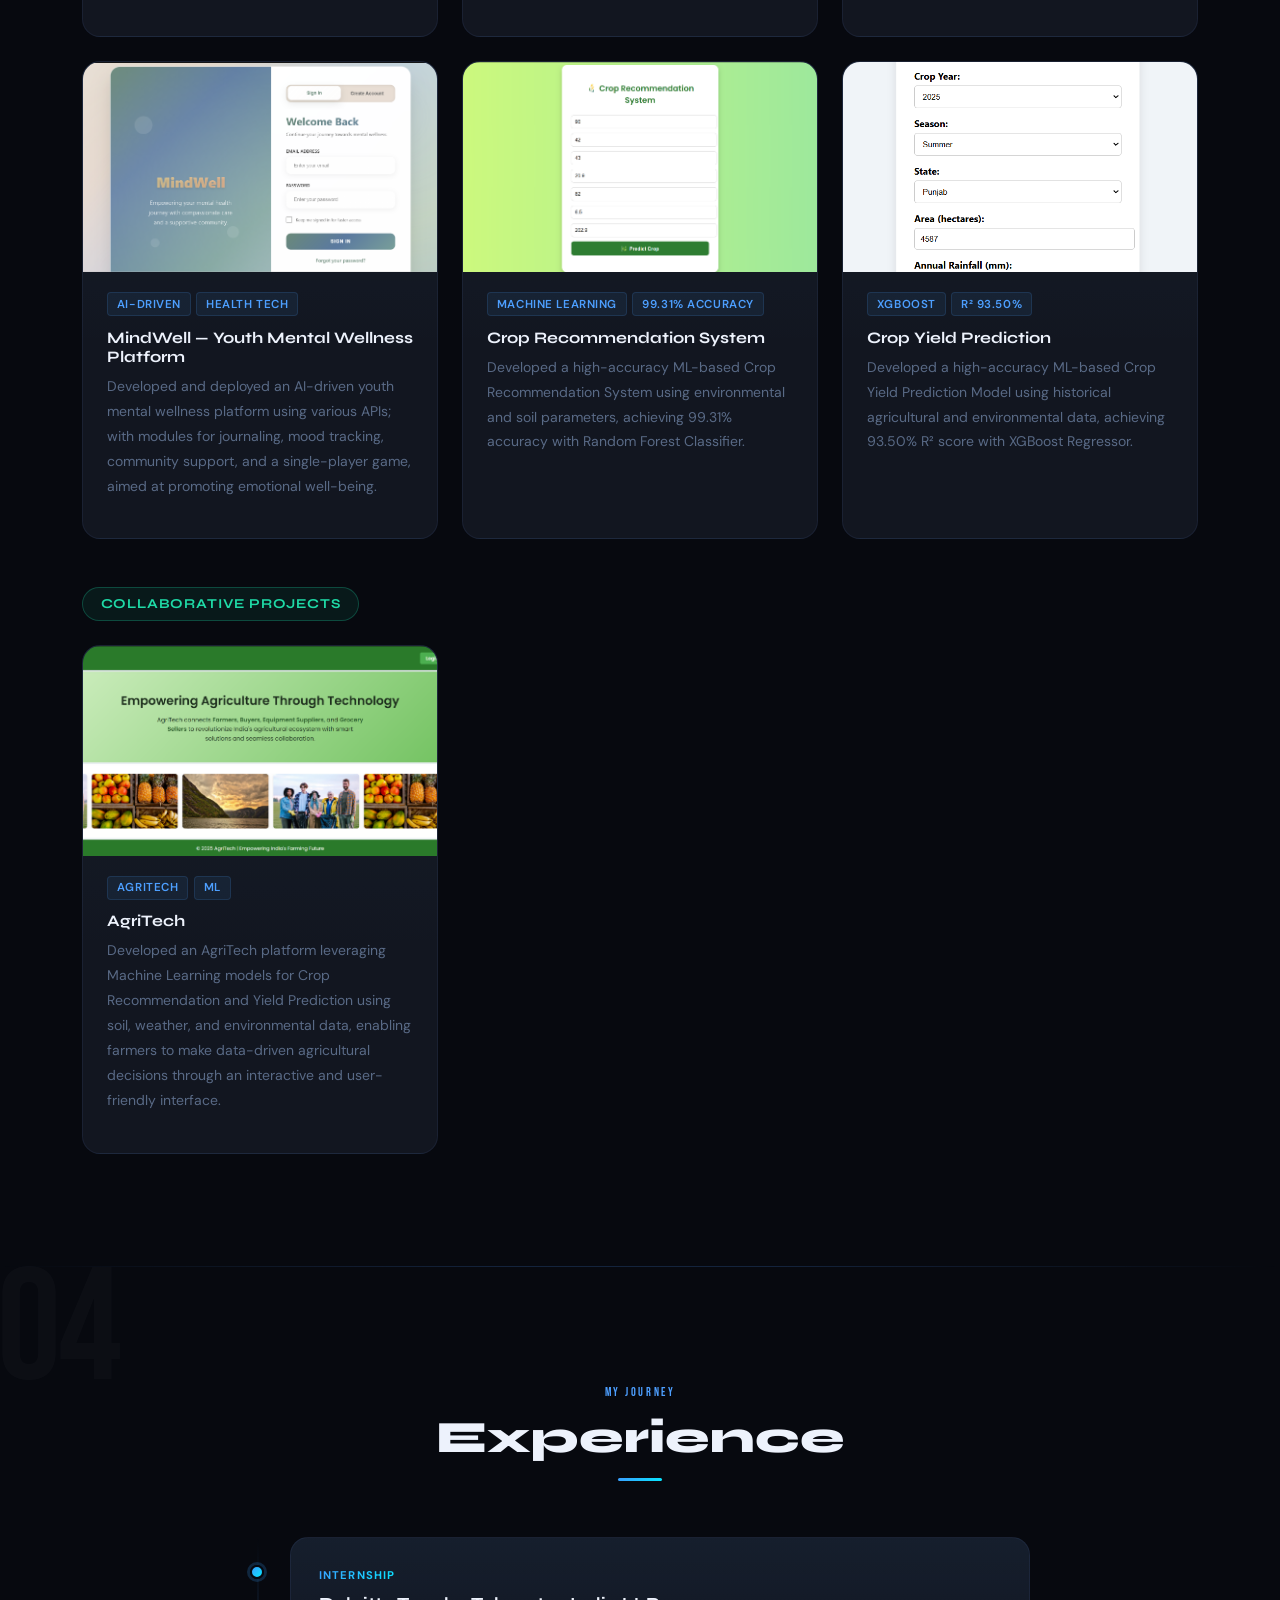
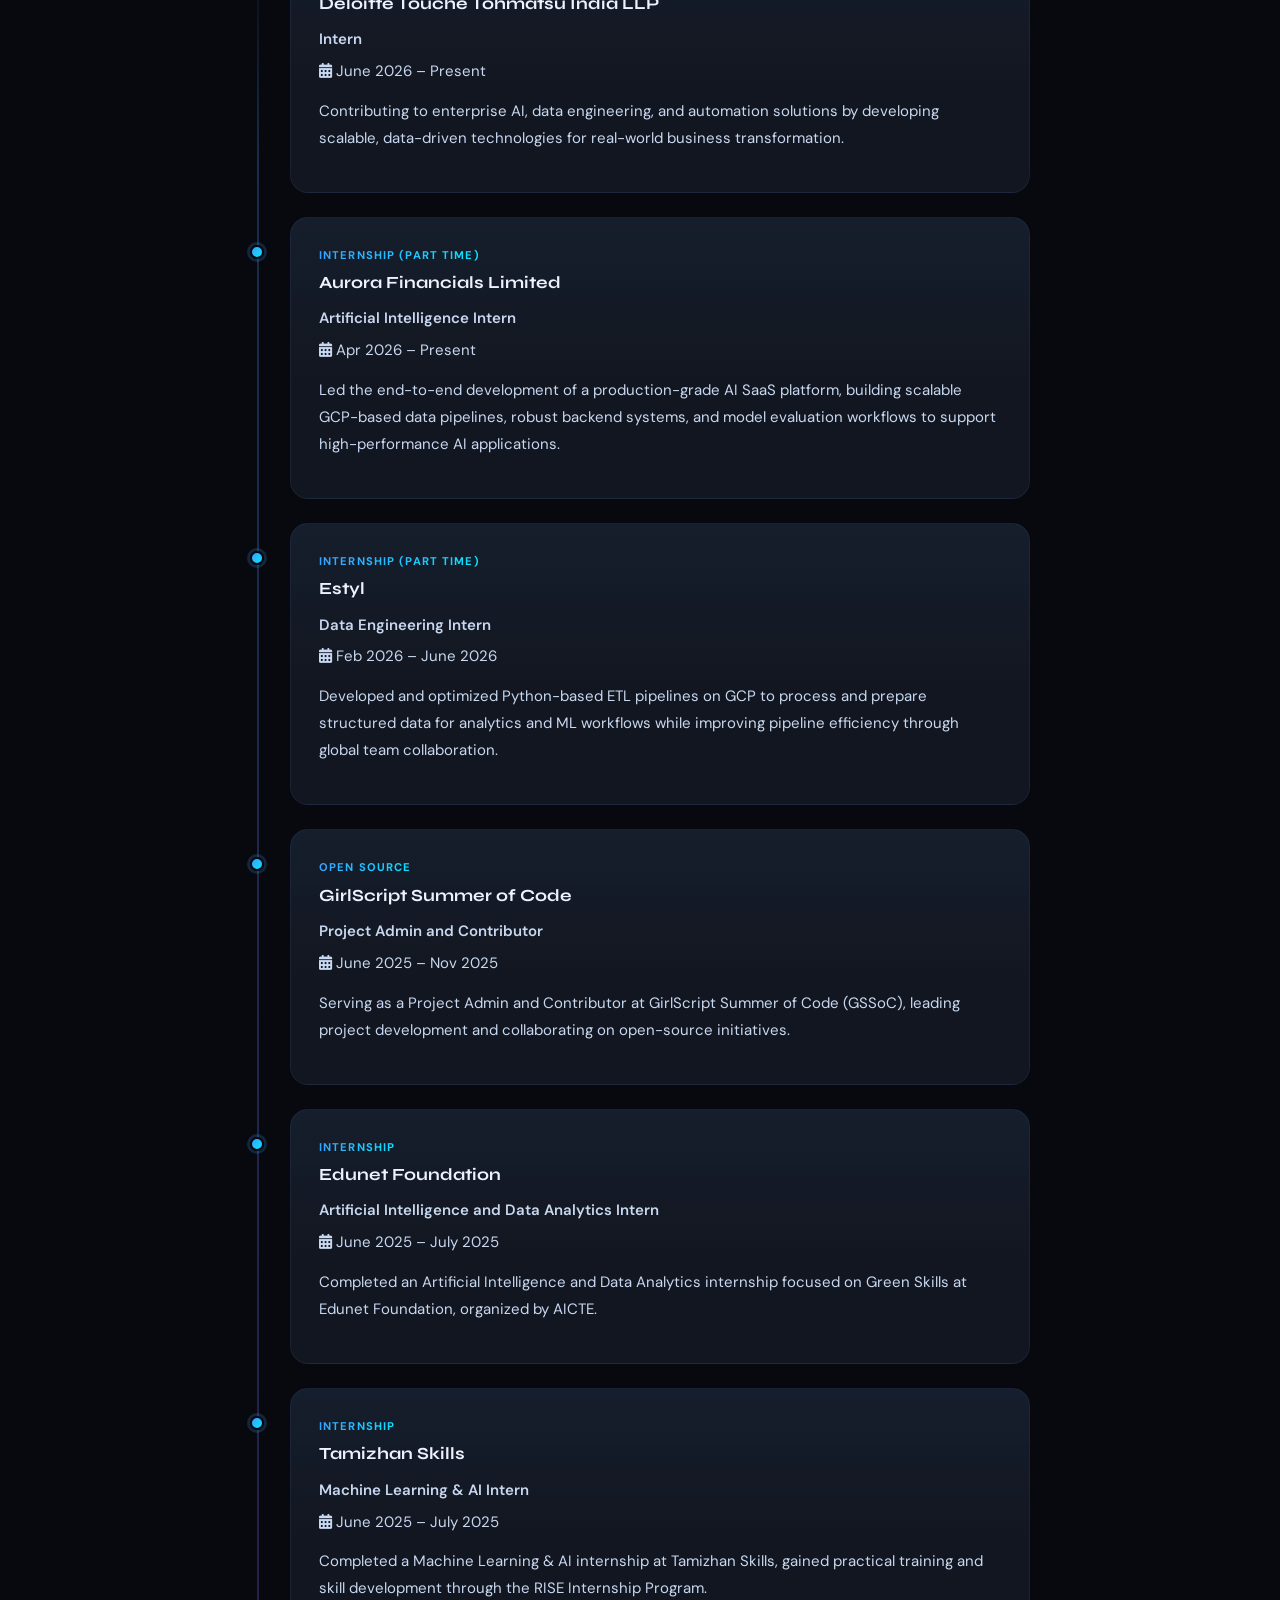
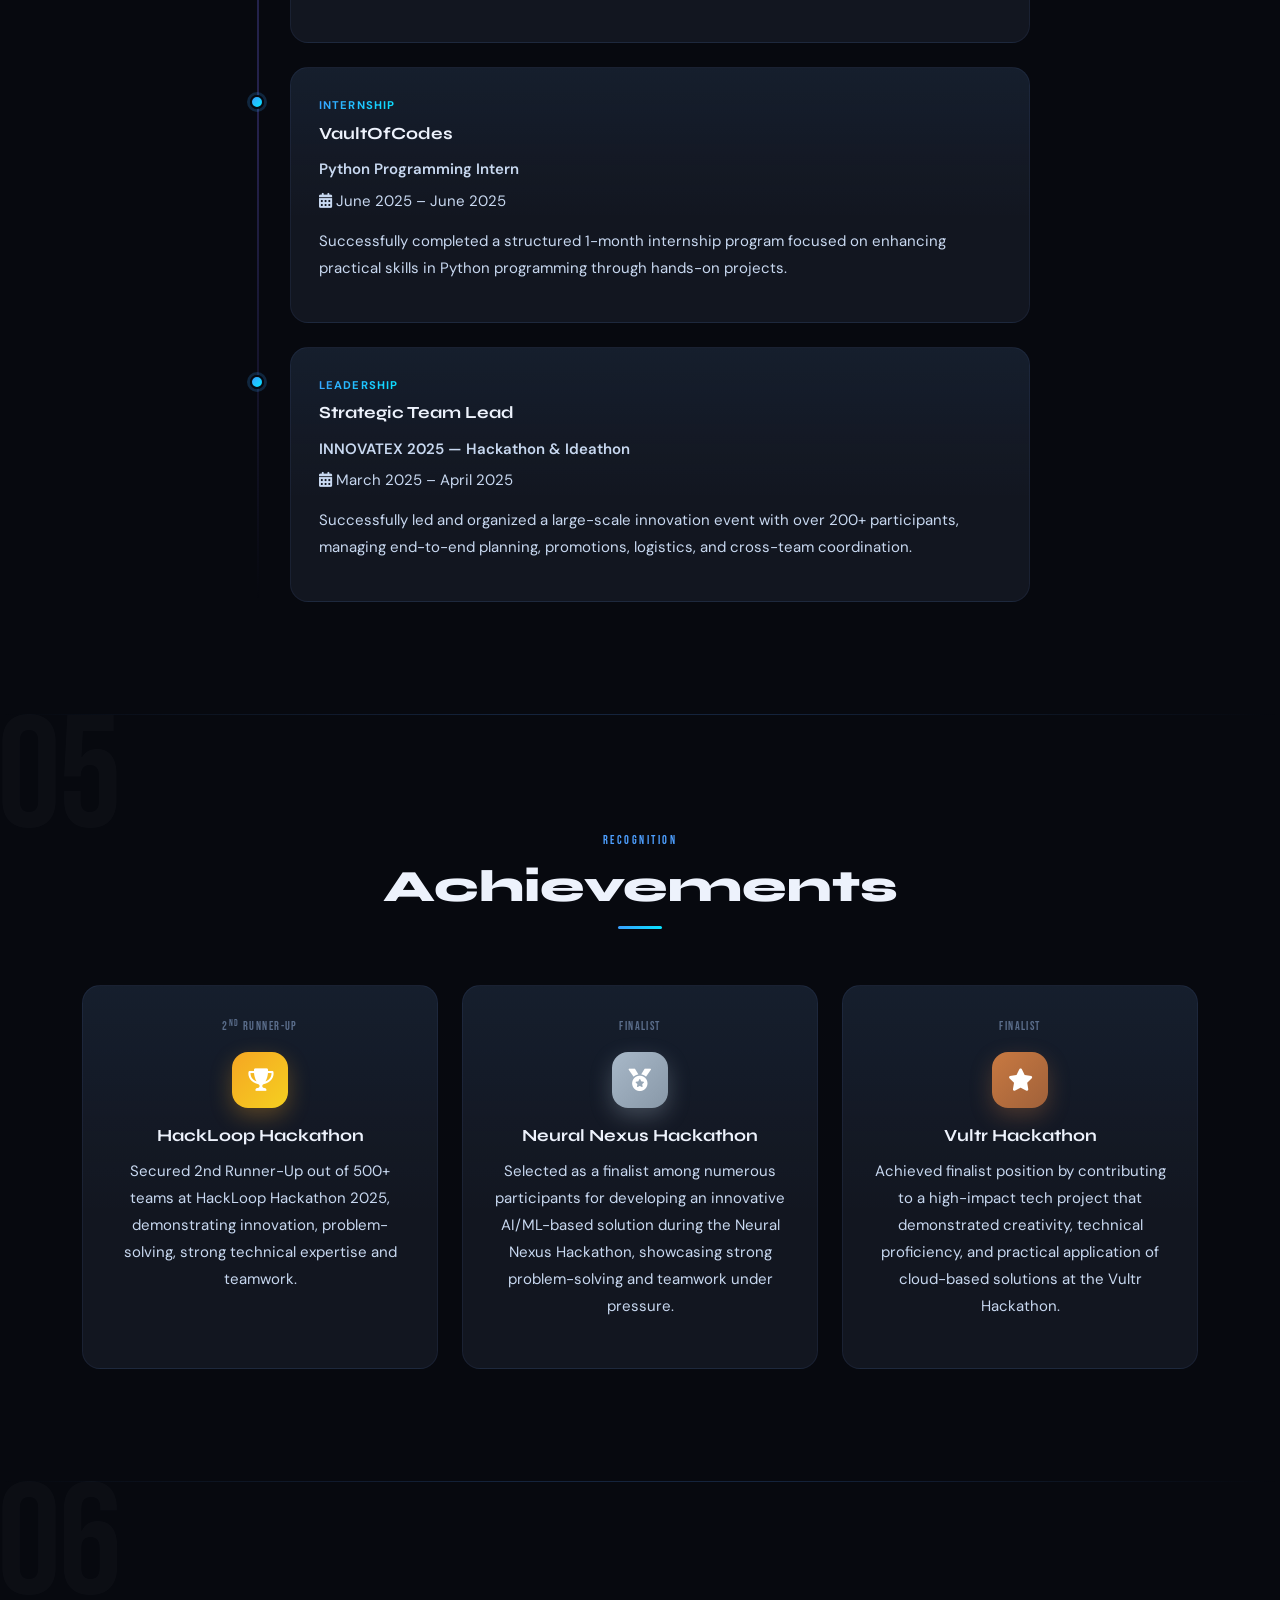
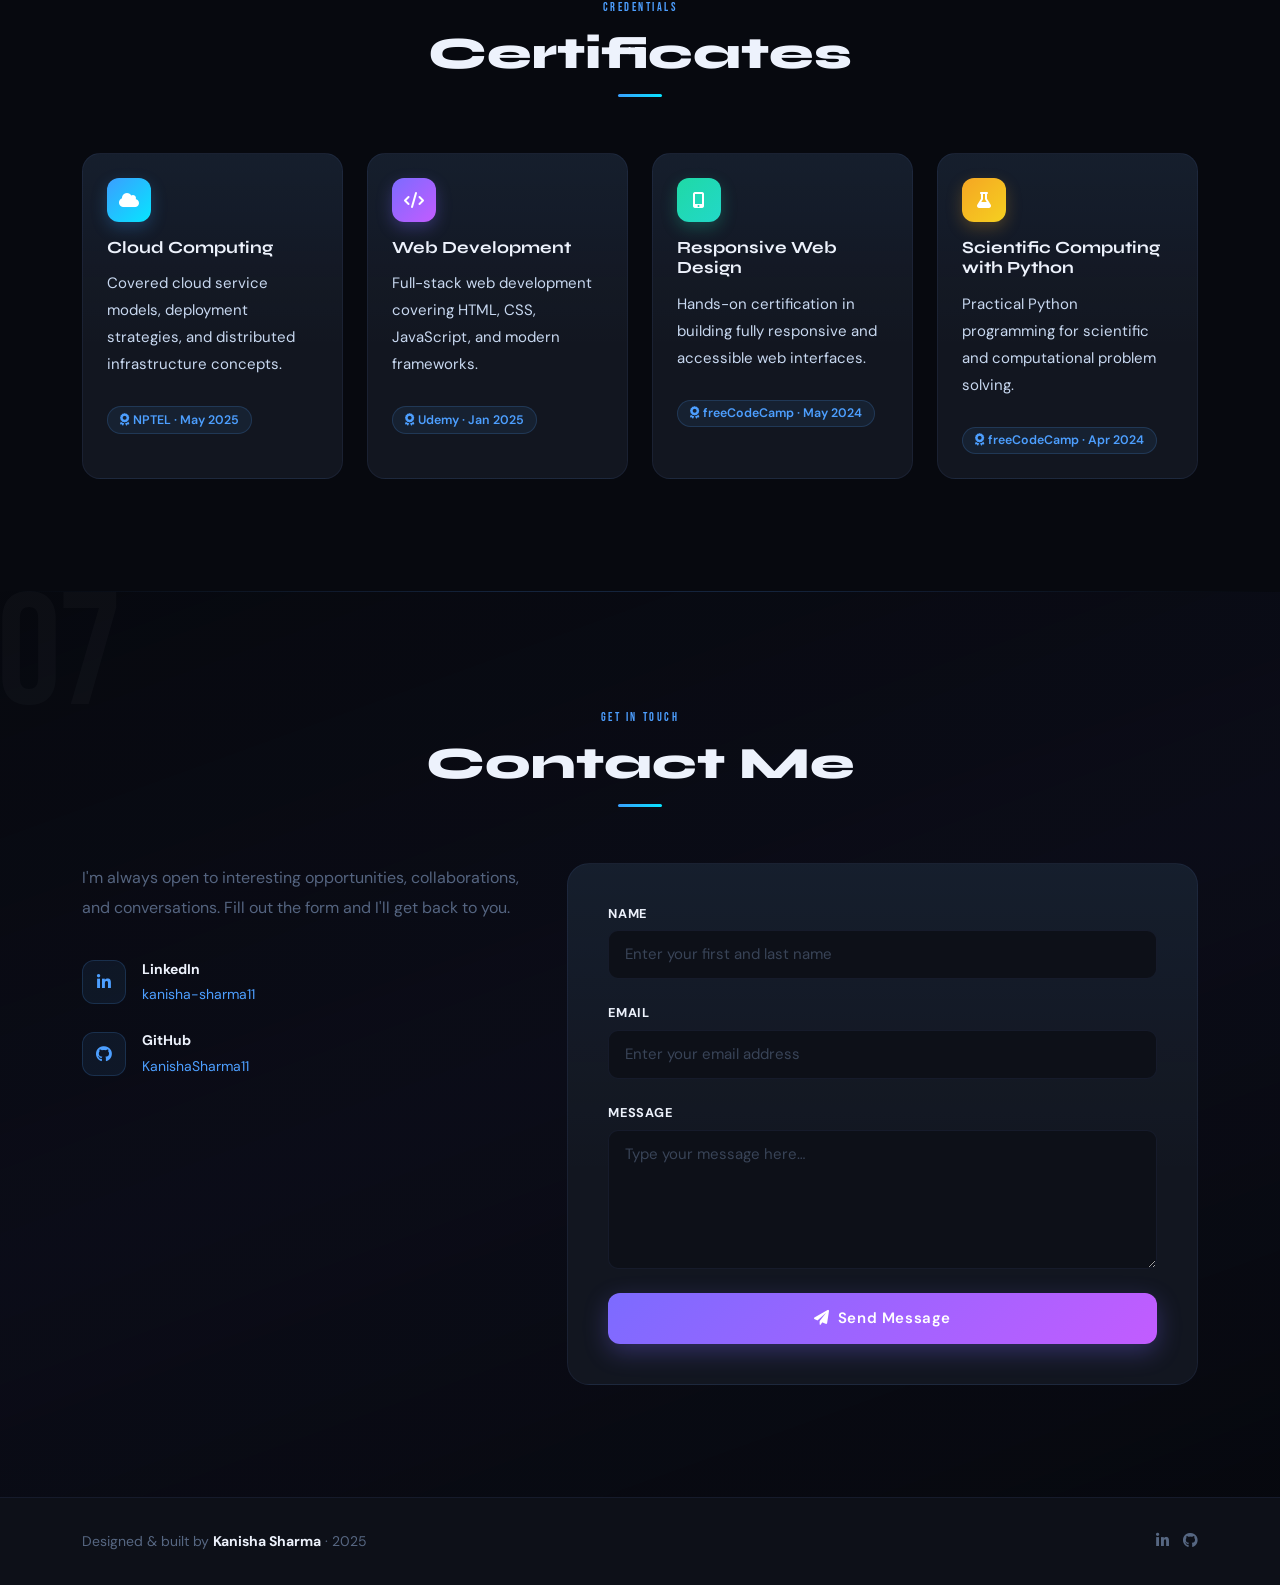
==== commit 4350710f: "Update print statement from 'Hello' to 'Goodbye'" ====
--- a/index.html
+++ b/index.html
@@ -505,6 +505,17 @@
           <div class="timeline-dot" aria-hidden="true"></div>
           <div class="ks-card timeline-card">
             <div class="timeline-badge">Internship</div>
+            <h5>Deloitte Touche Tohmatsu India LLP</h5>
+            <p class="exp-role">Intern</p>
+            <p class="exp-period"><i class="fas fa-calendar-alt me-1" aria-hidden="true"></i>June 2026 – Present</p>
+            <p>Contributing to enterprise AI, data engineering, and automation solutions by developing scalable, data-driven technologies for real-world business transformation.</p>
+          </div>
+        </div>
+
+        <div class="timeline-item" data-aos="fade-up" data-aos-delay="60">
+          <div class="timeline-dot" aria-hidden="true"></div>
+          <div class="ks-card timeline-card">
+            <div class="timeline-badge">Internship (Part Time)</div>
             <h5>Aurora Financials Limited</h5>
             <p class="exp-role">Artificial Intelligence Intern</p>
             <p class="exp-period"><i class="fas fa-calendar-alt me-1" aria-hidden="true"></i>Apr 2026 – Present</p>
@@ -518,7 +529,7 @@
             <div class="timeline-badge">Internship (Part time)</div>
             <h5>Estyl</h5>
             <p class="exp-role">Data Engineering Intern</p>
-            <p class="exp-period"><i class="fas fa-calendar-alt me-1" aria-hidden="true"></i>Feb 2026 – Present</p>
+            <p class="exp-period"><i class="fas fa-calendar-alt me-1" aria-hidden="true"></i>Feb 2026 – June 2026</p>
             <p>Developed and optimized Python-based ETL pipelines on GCP to process and prepare structured data for analytics and ML workflows while improving pipeline efficiency through global team collaboration.</p>
           </div>
         </div>
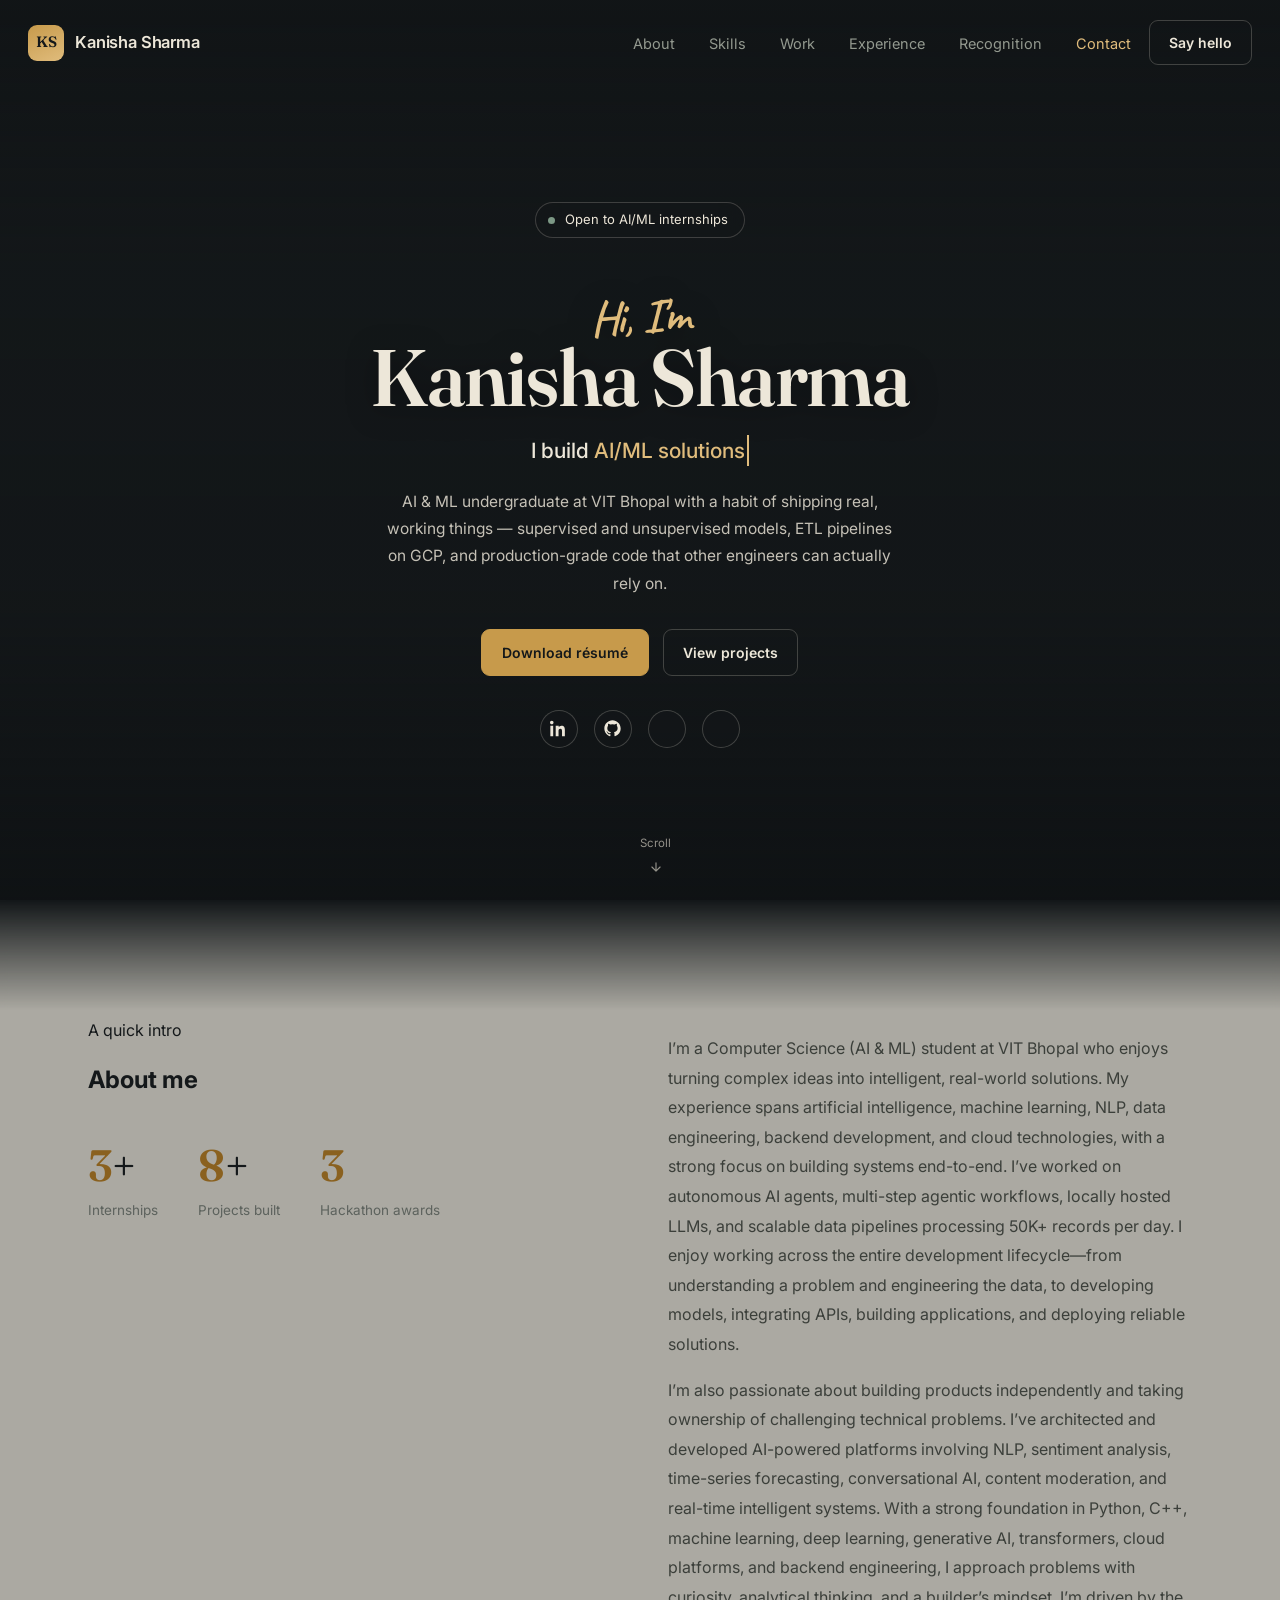
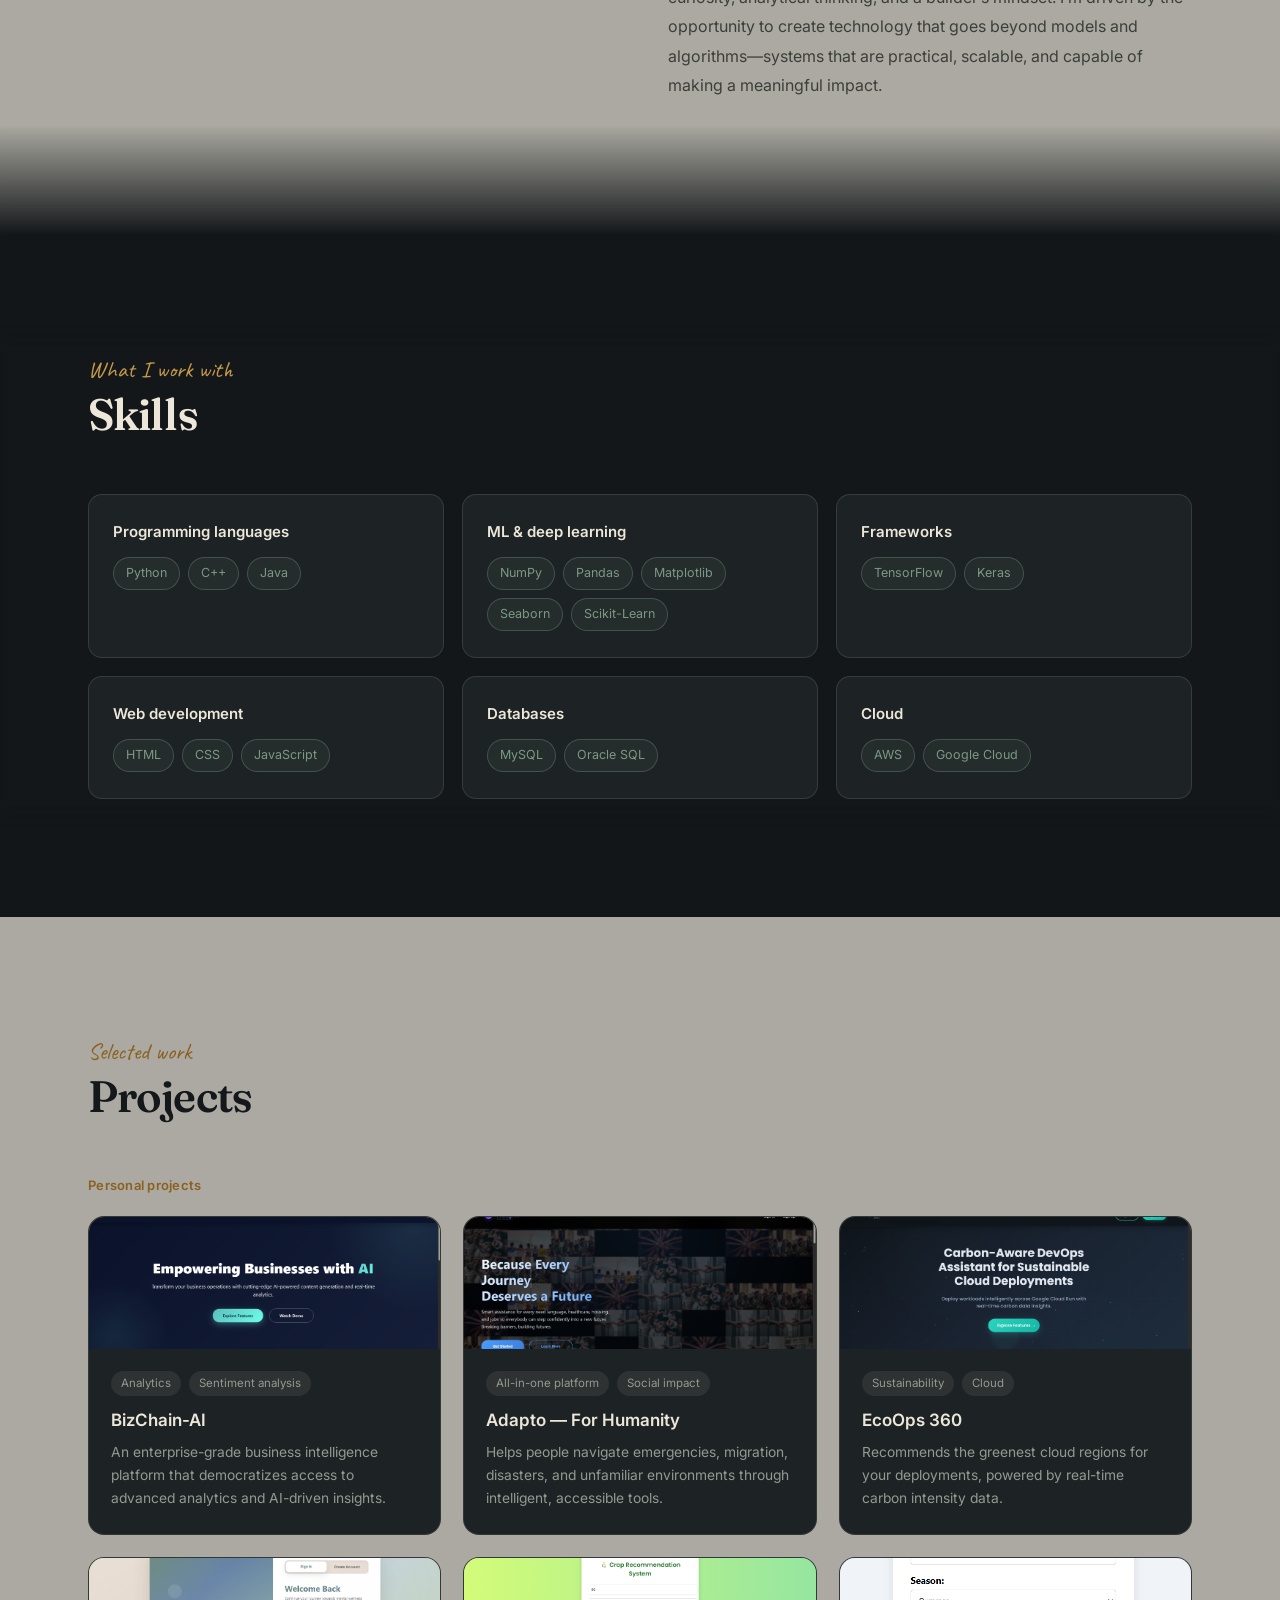
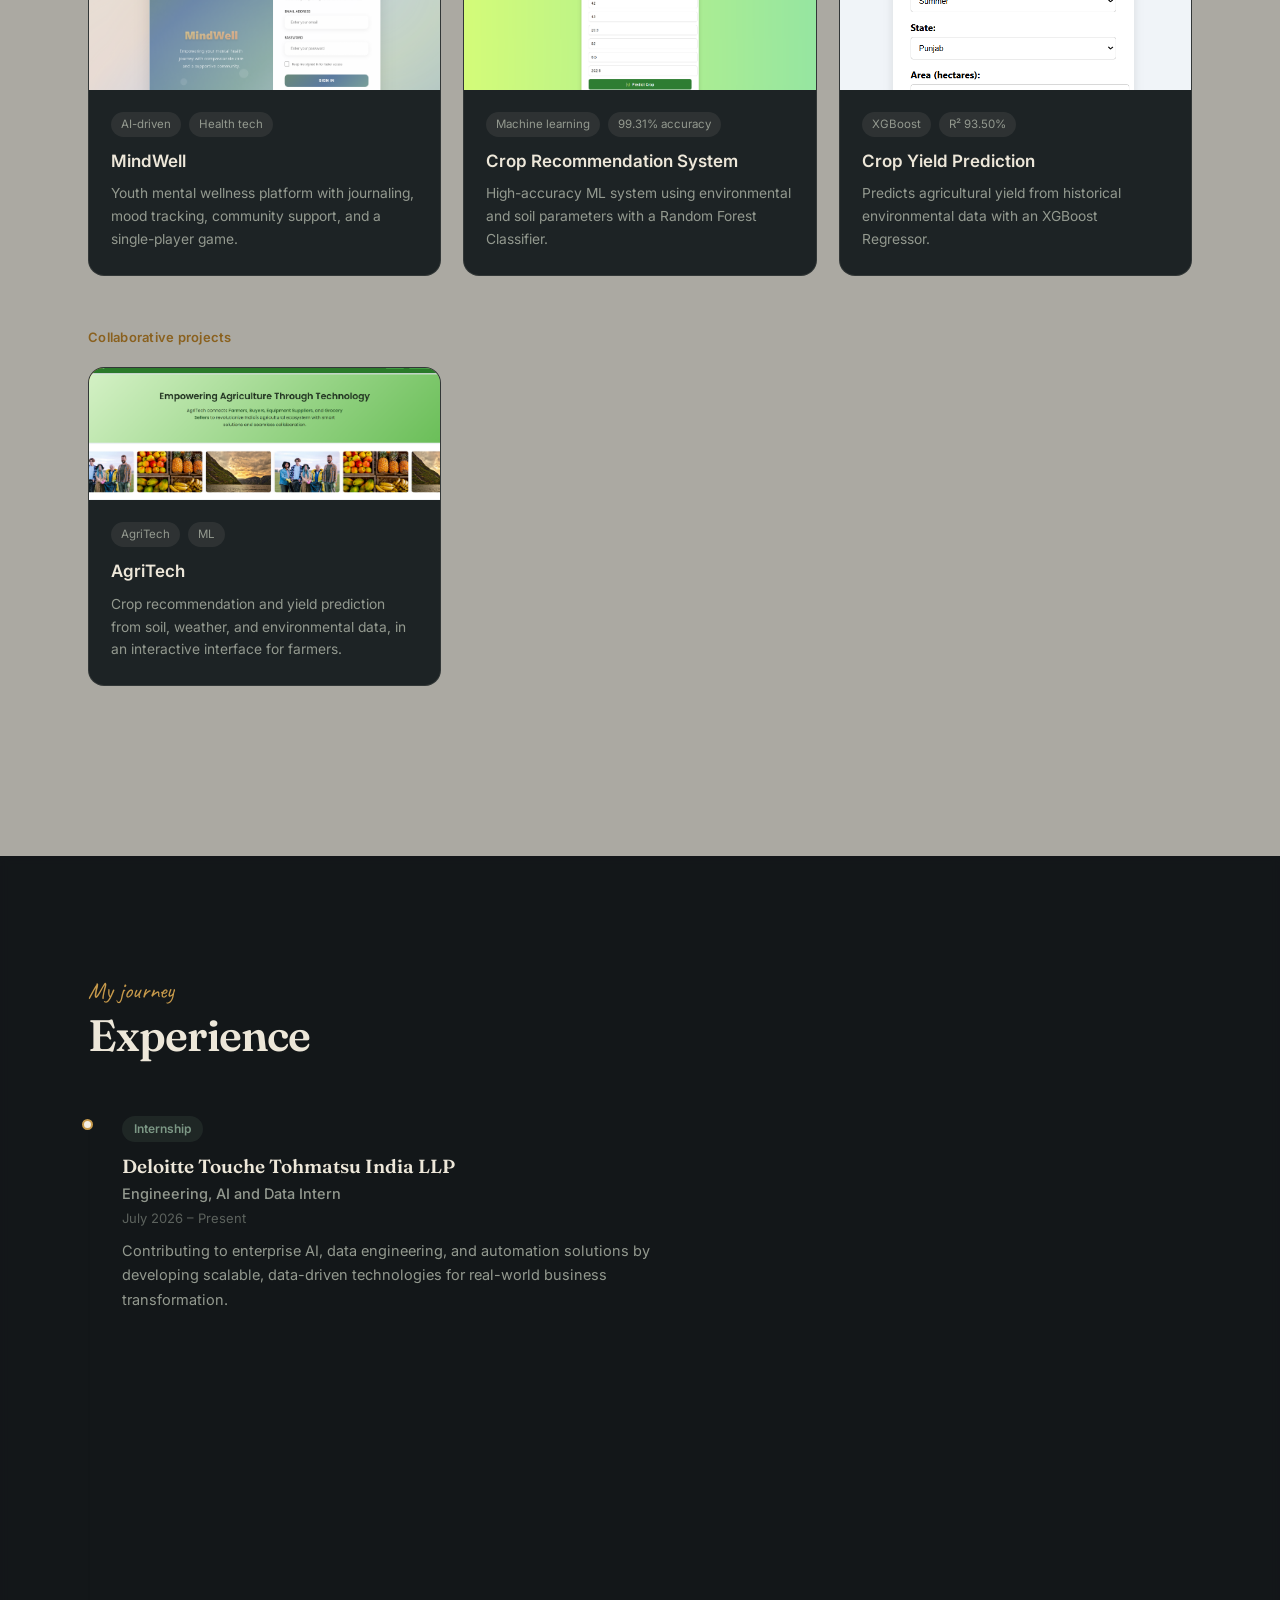
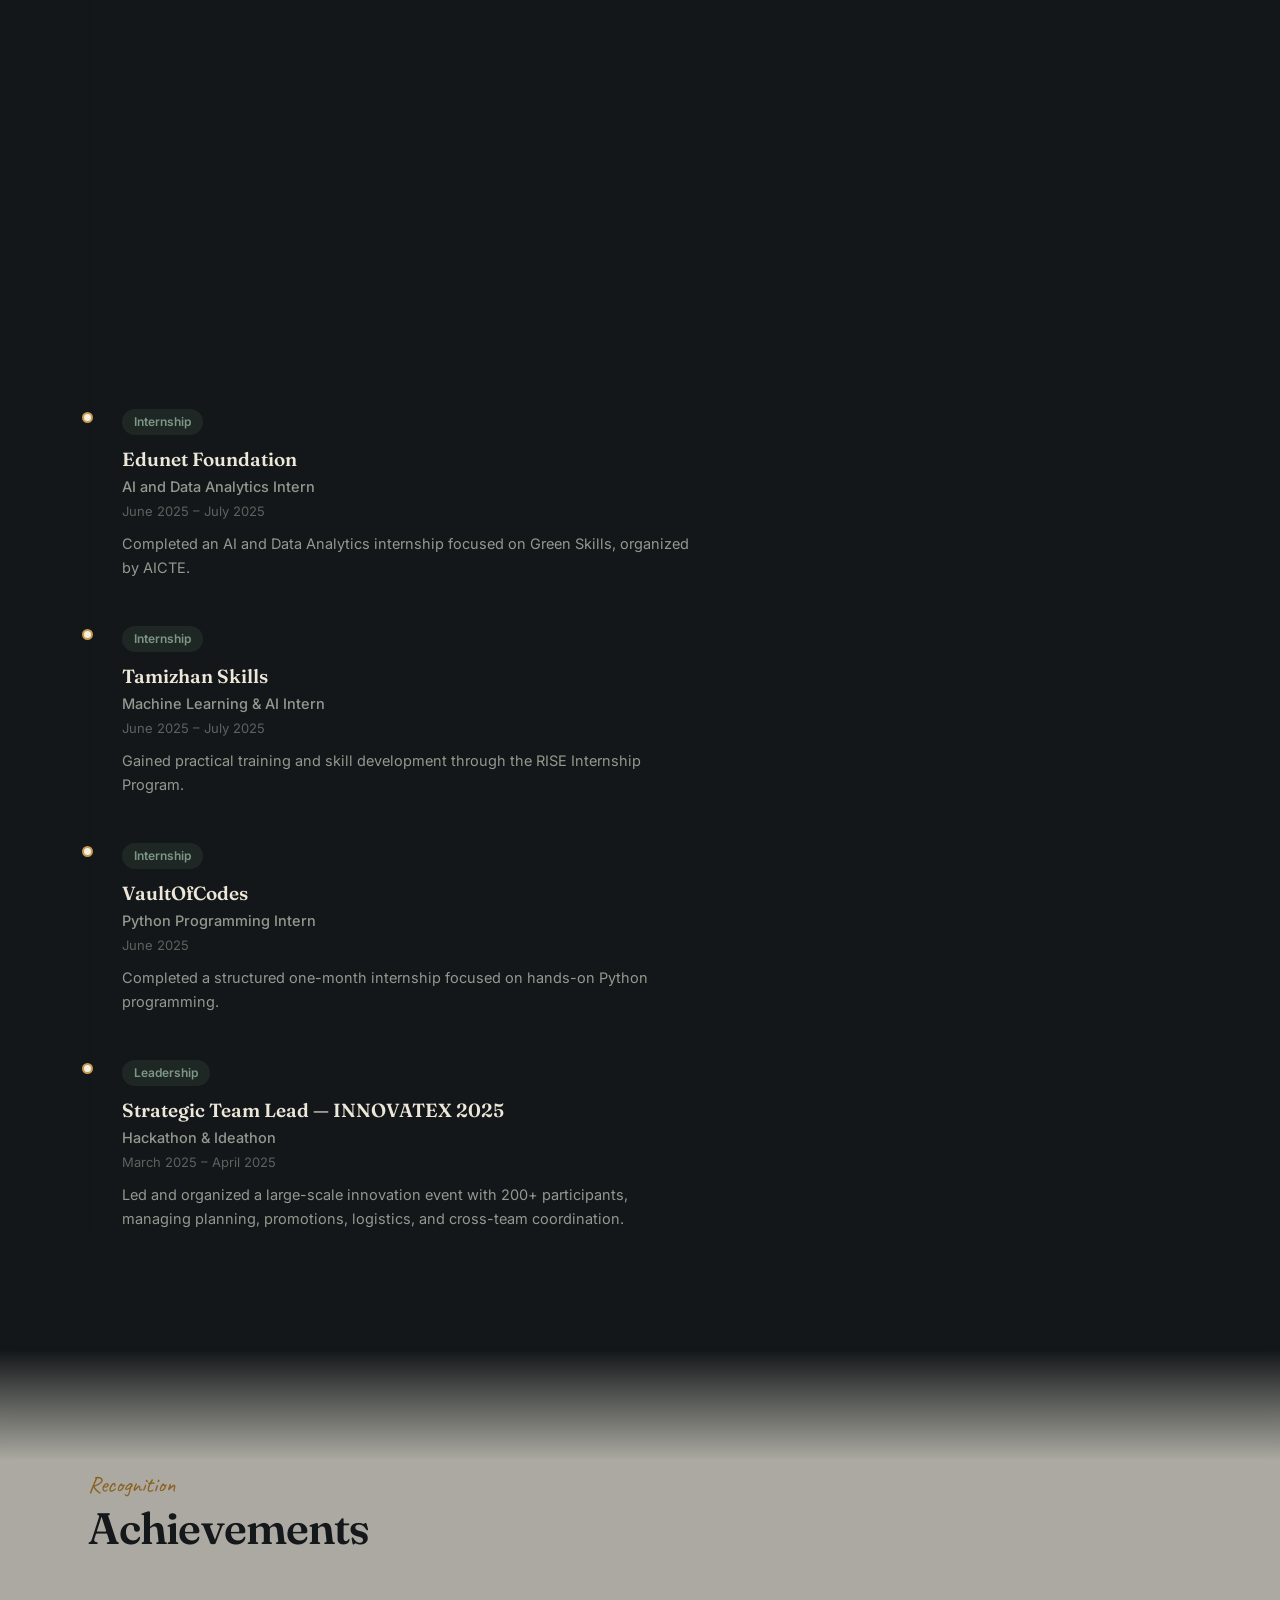
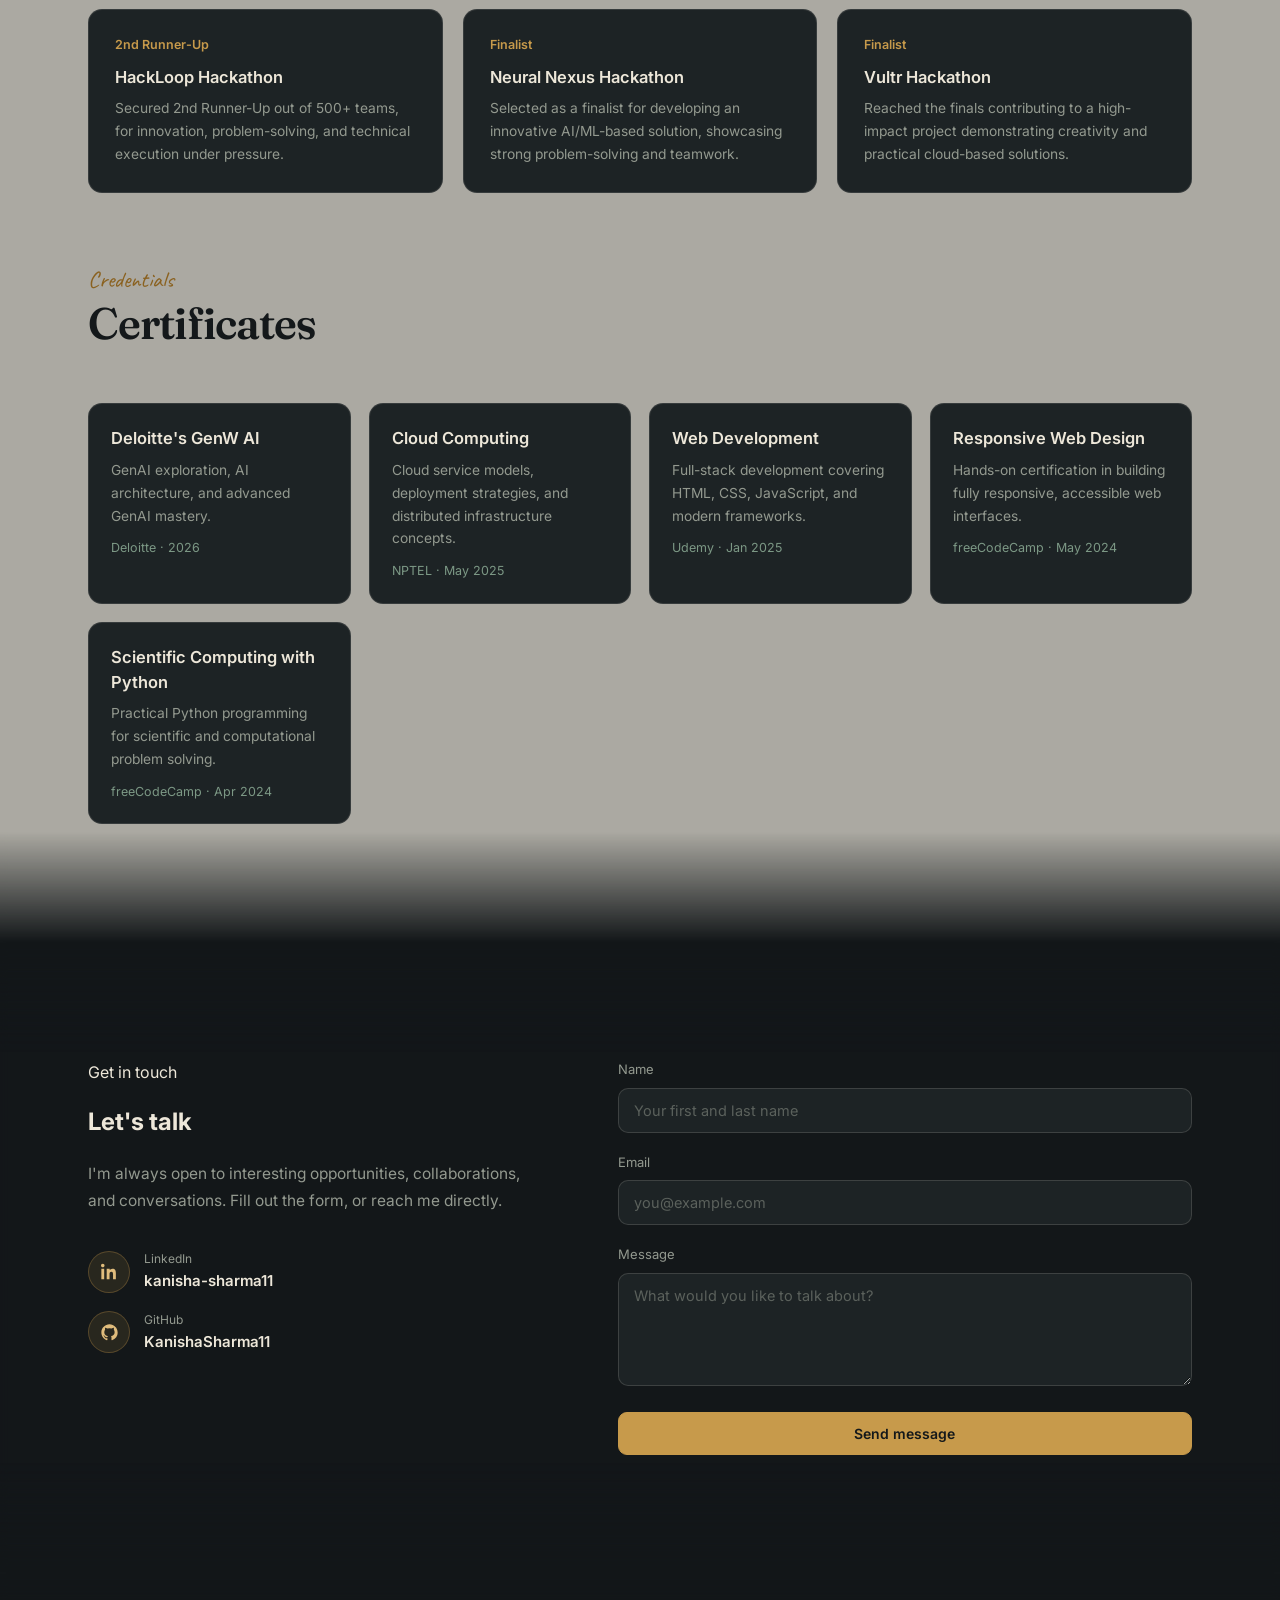
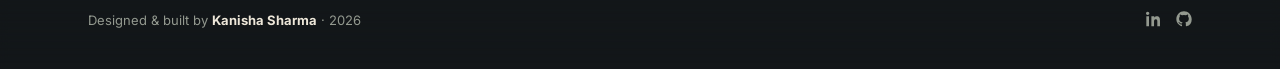
==== commit 00e2ff16: "Portfolio enhanced" ====
--- a/index.html
+++ b/index.html
@@ -1,811 +1,1064 @@
-<!DOCTYPE html>
-<html lang="en">
-<head>
-  <meta charset="UTF-8">
-  <meta name="viewport" content="width=device-width, initial-scale=1.0">
-  <title>Kanisha Sharma — AI/ML Developer</title>
-  <meta name="description" content="AI/ML Developer and undergraduate at VIT Bhopal. Building intelligent solutions through machine learning, deep learning, and full-stack development.">
-
-  <!-- Performance: preconnect -->
-  <link rel="preconnect" href="https://fonts.googleapis.com">
-  <link rel="preconnect" href="https://fonts.gstatic.com" crossorigin>
-
-  <!--
-    FONT SYSTEM:
-    - Bebas Neue: bold numerals + section markers
-    - Syne: geometric variable display headings  
-    - Cabinet Grotesk: refined body + UI text
-  -->
-  <link href="https://fonts.googleapis.com/css2?family=Bebas+Neue&family=Syne:wght@400;600;700;800&family=DM+Sans:ital,opsz,wght@0,9..40,300;0,9..40,400;0,9..40,500;0,9..40,600;1,9..40,300&family=Great+Vibes&display=swap" rel="stylesheet">
-
-  <link href="https://cdn.jsdelivr.net/npm/bootstrap@5.3.5/dist/css/bootstrap.min.css" rel="stylesheet">
-  <link href="https://unpkg.com/aos@2.3.1/dist/aos.css" rel="stylesheet">
-  <link rel="stylesheet" href="https://cdnjs.cloudflare.com/ajax/libs/font-awesome/6.0.0/css/all.min.css">
-
-  <link rel="stylesheet" href="style.css">
-</head>
-
-<body>
-  <!-- ── Grain texture overlay (analog warmth) ── -->
-  <div class="grain-overlay" aria-hidden="true"></div>
-
-  <!-- ── Scroll progress bar ── -->
-  <div class="scroll-progress" id="scrollProgress" role="progressbar" aria-label="Page scroll progress"></div>
-
-  <!-- ── Loading Screen ── -->
-  <div class="loading" id="loading" role="status" aria-label="Loading portfolio">
-    <div class="loading-inner">
-      <span class="loading-name">KS</span>
-      <div class="loading-bar"><div class="loading-fill" id="loadingFill"></div></div>
-    </div>
-  </div>
-
-  <!-- ── Animated Background ── -->
-  <div class="animated-bg" aria-hidden="true">
-    <div class="bg-orb bg-orb-1"></div>
-    <div class="bg-orb bg-orb-2"></div>
-    <div class="bg-orb bg-orb-3"></div>
-  </div>
-
-  <!-- ── Particles ── -->
-  <div class="particles" id="particles" aria-hidden="true"></div>
-
-  <!-- ── Scroll-to-top ── -->
-  <button id="scrollTop" class="scroll-top-btn" aria-label="Scroll to top" title="Back to top">
-    <i class="fas fa-arrow-up"></i>
-  </button>
-
-  <!-- ================================================================
-       NAVIGATION
-  ================================================================ -->
-  <nav class="navbar navbar-expand-lg fixed-top" role="navigation" aria-label="Main navigation">
-    <div class="container">
-      <a class="navbar-brand" href="#hero" aria-label="Kanisha Sharma — home">
-        <span class="brand-monogram">KS</span>
-        <span class="brand-name">Kanisha Sharma</span>
-      </a>
-
-      <button class="navbar-toggler" type="button"
-              data-bs-toggle="collapse" data-bs-target="#navbarNav"
-              aria-controls="navbarNav" aria-expanded="false" aria-label="Toggle navigation">
-        <span class="hamburger-line"></span>
-        <span class="hamburger-line"></span>
-        <span class="hamburger-line"></span>
-      </button>
-
-      <div class="collapse navbar-collapse" id="navbarNav">
-        <ul class="navbar-nav ms-auto align-items-lg-center">
-          <li class="nav-item"><a class="nav-link" href="#about"><span class="nav-num">01</span>About</a></li>
-          <li class="nav-item"><a class="nav-link" href="#skills"><span class="nav-num">02</span>Skills</a></li>
-          <li class="nav-item"><a class="nav-link" href="#projects"><span class="nav-num">03</span>Projects</a></li>
-          <li class="nav-item"><a class="nav-link" href="#experience"><span class="nav-num">04</span>Experience</a></li>
-          <li class="nav-item"><a class="nav-link" href="#achievements"><span class="nav-num">05</span>Achievements</a></li>
-          <li class="nav-item"><a class="nav-link" href="#certificates"><span class="nav-num">06</span>Certificates</a></li>
-          <li class="nav-item"><a class="nav-link" href="#contact"><span class="nav-num">07</span>Contact</a></li>
-        </ul>
-        <div class="nav-actions ms-lg-4">
-          <button class="theme-toggle" onclick="toggleTheme()" aria-label="Toggle light/dark theme">
-            <i class="fas fa-moon" id="themeIcon"></i>
-          </button>
-        </div>
-      </div>
-    </div>
-  </nav>
-
-  <!-- ================================================================
-       HERO SECTION
-  ================================================================ -->
-  <section id="hero" class="hero-section" aria-label="Introduction">
-    <div class="container">
-      <div class="row justify-content-center">
-
-        <!-- Hero text — full width, centred -->
-        <div class="col-lg-8 col-xl-7">
-          <div class="hero-content hero-content--centered">
-            <div class="hero-availability" data-aos="fade-up" data-aos-delay="0">
-              <span class="availability-dot" aria-hidden="true"></span>
-              Available for internships
-            </div>
-
-            <h1 class="hero-title" data-aos="fade-up" data-aos-delay="100">
-              <span class="title-great-vibes">Kanisha</span>
-              <span class="title-syne">Sharma</span>
-            </h1>
-
-            <div class="hero-typewriter-wrap" data-aos="fade-up" data-aos-delay="200">
-              <span class="typewriter-prefix">I build</span>
-              <span class="typewriter-text" id="typewriterEl" aria-live="polite">AI/ML solutions</span>
-              <span class="typewriter-cursor" aria-hidden="true">|</span>
-            </div>
-
-            <p class="hero-description" data-aos="fade-up" data-aos-delay="280">
-              Hello! I'm Kanisha Sharma, a passionate developer and lifelong learner with a strong interest in Artificial Intelligence and Machine Learning. I enjoy exploring new technologies, solving real-world problems through code, and continuously improving my skills.
-            </p>
-
-            <!-- CTA Button with magnetic effect -->
-            <div class="hero-cta" data-aos="fade-up" data-aos-delay="360">
-              <a href="./Kanisha_Sharma_VITBhopal.pdf" download
-                  target="_blank"
-                 class="btn-magnetic" id="ctaBtn"
-                 aria-label="Download Kanisha's resume">
-                <span class="btn-magnetic-inner">
-                  <i class="fas fa-download"></i>
-                  <span>Download Resume</span>
-                </span>
-              </a>
-            </div>
-
-            <!-- Social links -->
-            <div class="social-icons" data-aos="fade-up" data-aos-delay="420">
-              <a href="https://www.linkedin.com/in/kanisha-sharma11/" target="_blank" rel="noopener noreferrer"
-                 class="social-icon" aria-label="LinkedIn profile">
-                <i class="fab fa-linkedin-in"></i>
-              </a>
-              <a href="https://github.com/KanishaSharma11" target="_blank" rel="noopener noreferrer"
-                 class="social-icon" aria-label="GitHub profile">
-                <i class="fab fa-github"></i>
-              </a>
-              <a href="https://leetcode.com/u/Kanisha_Sharma/" target="_blank" rel="noopener noreferrer"
-                 class="social-icon" aria-label="LeetCode profile">
-                <img src="https://upload.wikimedia.org/wikipedia/commons/1/19/LeetCode_logo_black.png"
-                     alt="LeetCode" class="platform-icon leetcode-icon">
-              </a>
-              <a href="https://www.geeksforgeeks.org/user/kanisha_sharma/" target="_blank" rel="noopener noreferrer"
-                 class="social-icon" aria-label="GeeksforGeeks profile">
-                <img src="https://upload.wikimedia.org/wikipedia/commons/4/43/GeeksforGeeks.svg"
-                     alt="GeeksforGeeks" class="platform-icon gfg-icon">
-              </a>
-            </div>
-          </div>
-        </div>
-
-      </div>
-    </div>
-
-    <!-- Hero scroll indicator -->
-    <div class="hero-scroll-hint" aria-hidden="true">
-      <span class="scroll-hint-line"></span>
-    </div>
-  </section>
-
-  <!-- ================================================================
-       ABOUT SECTION
-  ================================================================ -->
-  <section id="about" class="section-block" aria-label="About me">
-    <div class="section-watermark" aria-hidden="true">01</div>
-    <div class="container">
-
-      <div class="section-header" data-aos="fade-up">
-        <span class="section-eyebrow">Who I Am</span>
-        <h2 class="section-title">About Me</h2>
-        <div class="section-line"></div>
-      </div>
-
-      <!-- Stat counters -->
-      <div class="about-stats" data-aos="fade-up" data-aos-delay="100">
-        <div class="stat-item">
-          <span class="stat-num" data-count="3">0</span><span class="stat-suffix">+</span>
-          <p class="stat-label">Internships</p>
-        </div>
-        <div class="stat-divider" aria-hidden="true"></div>
-        <div class="stat-item">
-          <span class="stat-num" data-count="8">0</span><span class="stat-suffix">+</span>
-          <p class="stat-label">Projects Built</p>
-        </div>
-        <div class="stat-divider" aria-hidden="true"></div>
-        <div class="stat-item">
-          <span class="stat-num" data-count="3">0</span><span class="stat-suffix"></span>
-          <p class="stat-label">Hackathon Awards</p>
-        </div>
-      </div>
-
-      <div class="about-card ks-card" data-aos="fade-up" data-aos-delay="150">
-        <div class="about-card-accent" aria-hidden="true"></div>
-        <p class="lead">
-          AI &amp; ML undergraduate at VIT Bhopal with strong Python and machine learning fundamentals. Improved open-source project efficiency by 20% through code reviews and contributions during GSSOC. Developed and tested Python solutions in a hands-on internship, applying supervised and unsupervised learning, feature engineering, and deep learning frameworks. Seeking to deliver production-grade code to optimize model performance and reliability as an ML engineering intern.
-        </p>
-      </div>
-
-    </div>
-  </section>
-
-  <div class="section-sep" role="separator"></div>
-
-  <!-- ================================================================
-       SKILLS SECTION
-  ================================================================ -->
-  <section id="skills" class="section-block" aria-label="Skills">
-    <div class="section-watermark" aria-hidden="true">02</div>
-    <div class="container">
-
-      <div class="section-header" data-aos="fade-up">
-        <span class="section-eyebrow">What I Know</span>
-        <h2 class="section-title">Skills</h2>
-        <div class="section-line"></div>
-      </div>
-
-      <div class="skills-grid">
-
-        <div class="ks-card skill-card" data-aos="fade-up" data-aos-delay="80">
-          <div class="skill-card-icon" aria-hidden="true">
-            <i class="fas fa-code"></i>
-          </div>
-          <h5>Programming Languages</h5>
-          <div class="skills-tags-wrap">
-            <span class="skill-tag">Python</span>
-            <span class="skill-tag">C++</span>
-            <span class="skill-tag">Java</span>
-          </div>
-        </div>
-
-        <div class="ks-card skill-card" data-aos="fade-up" data-aos-delay="140">
-          <div class="skill-card-icon skill-card-icon--purple" aria-hidden="true">
-            <i class="fas fa-brain"></i>
-          </div>
-          <h5>ML &amp; Deep Learning</h5>
-          <div class="skills-tags-wrap">
-            <span class="skill-tag">NumPy</span>
-            <span class="skill-tag">Pandas</span>
-            <span class="skill-tag">Matplotlib</span>
-            <span class="skill-tag">Seaborn</span>
-            <span class="skill-tag">Scikit-Learn</span>
-          </div>
-        </div>
-
-        <div class="ks-card skill-card" data-aos="fade-up" data-aos-delay="200">
-          <div class="skill-card-icon skill-card-icon--pink" aria-hidden="true">
-            <i class="fas fa-layer-group"></i>
-          </div>
-          <h5>Frameworks</h5>
-          <div class="skills-tags-wrap">
-            <span class="skill-tag">TensorFlow</span>
-            <span class="skill-tag">Keras</span>
-          </div>
-        </div>
-
-        <div class="ks-card skill-card" data-aos="fade-up" data-aos-delay="260">
-          <div class="skill-card-icon skill-card-icon--teal" aria-hidden="true">
-            <i class="fas fa-globe"></i>
-          </div>
-          <h5>Web Development</h5>
-          <div class="skills-tags-wrap">
-            <span class="skill-tag">HTML</span>
-            <span class="skill-tag">CSS</span>
-            <span class="skill-tag">JavaScript</span>
-          </div>
-        </div>
-
-        <div class="ks-card skill-card" data-aos="fade-up" data-aos-delay="320">
-          <div class="skill-card-icon skill-card-icon--amber" aria-hidden="true">
-            <i class="fas fa-database"></i>
-          </div>
-          <h5>Databases</h5>
-          <div class="skills-tags-wrap">
-            <span class="skill-tag">MySQL</span>
-            <span class="skill-tag">Oracle SQL</span>
-          </div>
-        </div>
-
-        <div class="ks-card skill-card" data-aos="fade-up" data-aos-delay="80">
-          <div class="skill-card-icon" aria-hidden="true">
-            <i class="fas fa-cloud"></i>
-          </div>
-          <h5>Cloud Technologies</h5>
-          <div class="skills-tags-wrap">
-            <span class="skill-tag">AWS</span>
-            <span class="skill-tag">Google Cloud</span>
-          </div>
-        </div>
-
-      </div>
-    </div>
-  </section>
-
-  <div class="section-sep" role="separator"></div>
-
-  <!-- ================================================================
-       PROJECTS SECTION
-  ================================================================ -->
-  <section id="projects" class="section-block" aria-label="Projects">
-    <div class="section-watermark" aria-hidden="true">03</div>
-    <div class="container">
-
-      <div class="section-header" data-aos="fade-up">
-        <span class="section-eyebrow">What I've Built</span>
-        <h2 class="section-title">Projects</h2>
-        <div class="section-line"></div>
-      </div>
-
-      <!-- Personal Projects -->
-      <div class="project-group-header" data-aos="fade-up">
-        <span class="group-pill personal">Personal Projects</span>
-      </div>
-
-      <div class="projects-grid">
-
-        <article class="project-card" data-aos="fade-up" data-aos-delay="60">
-          <a href="https://github.com/KanishaSharma11/BizChain-AI" target="_blank" rel="noopener noreferrer" class="project-card-link" aria-label="View BizChain-AI on GitHub">
-          <div class="project-img-wrap">
-            <img src="bizchain-ai.png" alt="BizChain-AI project screenshot">
-            <div class="project-overlay">
-              <span class="project-overlay-btn">
-                View Project <i class="fas fa-arrow-right ms-2"></i>
-              </span>
-            </div>
-          </div>
-          <div class="project-body">
-            <div class="project-meta">
-              <span class="project-tag">Analytics</span>
-              <span class="project-tag">Sentiment analysis</span>
-            </div>
-            <h4 class="project-title">BizChain-AI</h4>
-            <p class="project-desc">Developed an enterprise-grade business intelligence platform that democratizes access to advanced analytics and AI-driven insights. </p>
-          </div>
-          </a>
-        </article>
-
-        <article class="project-card" data-aos="fade-up" data-aos-delay="60">
-          <a href="https://github.com/KanishaSharma11/Adapto---For-Humanity" target="_blank" rel="noopener noreferrer" class="project-card-link" aria-label="View Adapto — For Humanity on GitHub">
-          <div class="project-img-wrap">
-            <img src="adapto.png" alt="Adapto — For Humanity project screenshot">
-            <div class="project-overlay">
-              <span class="project-overlay-btn">
-                View Project <i class="fas fa-arrow-right ms-2"></i>
-              </span>
-            </div>
-          </div>
-          <div class="project-body">
-            <div class="project-meta">
-              <span class="project-tag">All in one platform</span>
-              <span class="project-tag">Social Impact</span>
-            </div>
-            <h4 class="project-title">Adapto — For Humanity</h4>
-            <p class="project-desc">Developed a platform designed to help individuals navigate emergencies, migration, disasters, and unfamiliar environments through intelligent, accessible tools.</p>
-          </div>
-          </a>
-        </article>
-
-        <article class="project-card" data-aos="fade-up" data-aos-delay="60">
-          <a href="https://github.com/KanishaSharma11/EcoOps-360" target="_blank" rel="noopener noreferrer" class="project-card-link" aria-label="View EcoOps 360 on GitHub">
-          <div class="project-img-wrap">
-            <img src="EcoOps 360.png" alt="EcoOps 360 — sustainability platform screenshot">
-            <div class="project-overlay">
-              <span class="project-overlay-btn">
-                View Project <i class="fas fa-arrow-right ms-2"></i>
-              </span>
-            </div>
-          </div>
-          <div class="project-body">
-            <div class="project-meta">
-              <span class="project-tag">Sustainability</span>
-              <span class="project-tag">Cloud</span>
-            </div>
-            <h4 class="project-title">EcoOps 360</h4>
-            <p class="project-desc">Developed an intelligent sustainability platform that recommends the greenest cloud regions for your deployments powered by real-time carbon intensity data.</p>
-          </div>
-          </a>
-        </article>
-
-        <article class="project-card" data-aos="fade-up" data-aos-delay="120">
-          <a href="https://mind-well-theta.vercel.app/" target="_blank" rel="noopener noreferrer" class="project-card-link" aria-label="View MindWell live demo">
-          <div class="project-img-wrap">
-            <img src="MindWellLogin.png" alt="MindWell platform login screen">
-            <div class="project-overlay">
-              <span class="project-overlay-btn">
-                View Project <i class="fas fa-arrow-right ms-2"></i>
-              </span>
-            </div>
-          </div>
-          <div class="project-body">
-            <div class="project-meta">
-              <span class="project-tag">AI-Driven</span>
-              <span class="project-tag">Health Tech</span>
-            </div>
-            <h4 class="project-title">MindWell — Youth Mental Wellness Platform</h4>
-            <p class="project-desc">Developed and deployed an AI-driven youth mental wellness platform using various APIs; with modules for journaling, mood tracking, community support, and a single-player game, aimed at promoting emotional well-being.</p>
-          </div>
-          </a>
-        </article>
-
-        <article class="project-card" data-aos="fade-up" data-aos-delay="180">
-          <a href="https://github.com/KanishaSharma11/Crop-Recommendation" target="_blank" rel="noopener noreferrer" class="project-card-link" aria-label="View Crop Recommendation on GitHub">
-          <div class="project-img-wrap">
-            <img src="cropRecommendation.png" alt="Crop Recommendation System project screenshot">
-            <div class="project-overlay">
-              <span class="project-overlay-btn">
-                View Project <i class="fas fa-arrow-right ms-2"></i>
-              </span>
-            </div>
-          </div>
-          <div class="project-body">
-            <div class="project-meta">
-              <span class="project-tag">Machine Learning</span>
-              <span class="project-tag">99.31% Accuracy</span>
-            </div>
-            <h4 class="project-title">Crop Recommendation System</h4>
-            <p class="project-desc">Developed a high-accuracy ML-based Crop Recommendation System using environmental and soil parameters, achieving 99.31% accuracy with Random Forest Classifier.</p>
-          </div>
-          </a>
-        </article>
-
-        <article class="project-card" data-aos="fade-up" data-aos-delay="240">
-          <a href="https://github.com/KanishaSharma11/Crop-Yield-Prediction" target="_blank" rel="noopener noreferrer" class="project-card-link" aria-label="View Crop Yield Prediction on GitHub">
-          <div class="project-img-wrap">
-            <img src="cropYieldPrediction.png" alt="Crop Yield Prediction project screenshot">
-            <div class="project-overlay">
-              <span class="project-overlay-btn">
-                View Project <i class="fas fa-arrow-right ms-2"></i>
-              </span>
-            </div>
-          </div>
-          <div class="project-body">
-            <div class="project-meta">
-              <span class="project-tag">XGBoost</span>
-              <span class="project-tag">R² 93.50%</span>
-            </div>
-            <h4 class="project-title">Crop Yield Prediction</h4>
-            <p class="project-desc">Developed a high-accuracy ML-based Crop Yield Prediction Model using historical agricultural and environmental data, achieving 93.50% R² score with XGBoost Regressor.</p>
-          </div>
-          </a>
-        </article>
-
-      </div>
-
-      <!-- Collaborative Projects -->
-      <div class="project-group-header mt-5" data-aos="fade-up">
-        <span class="group-pill collaborative">Collaborative Projects</span>
-      </div>
-
-      <div class="projects-grid">
-
-        <article class="project-card" data-aos="fade-up" data-aos-delay="60">
-          <a href="https://agri-tech-lime.vercel.app/" target="_blank" rel="noopener noreferrer" class="project-card-link" aria-label="View AgriTech live demo">
-          <div class="project-img-wrap">
-            <img src="AgriTech.png" alt="AgriTech platform screenshot">
-            <div class="project-overlay">
-              <span class="project-overlay-btn">
-                View Project <i class="fas fa-arrow-right ms-2"></i>
-              </span>
-            </div>
-          </div>
-          <div class="project-body">
-            <div class="project-meta">
-              <span class="project-tag">AgriTech</span>
-              <span class="project-tag">ML</span>
-            </div>
-            <h4 class="project-title">AgriTech</h4>
-            <p class="project-desc">Developed an AgriTech platform leveraging Machine Learning models for Crop Recommendation and Yield Prediction using soil, weather, and environmental data, enabling farmers to make data-driven agricultural decisions through an interactive and user-friendly interface.</p>
-          </div>
-          </a>
-        </article>
-
-        
-      </div>
-    </div>
-  </section>
-
-  <div class="section-sep" role="separator"></div>
-
-  <!-- ================================================================
-       EXPERIENCE SECTION — Timeline layout
-  ================================================================ -->
-  <section id="experience" class="section-block" aria-label="Work experience">
-    <div class="section-watermark" aria-hidden="true">04</div>
-    <div class="container">
-
-      <div class="section-header" data-aos="fade-up">
-        <span class="section-eyebrow">My Journey</span>
-        <h2 class="section-title">Experience</h2>
-        <div class="section-line"></div>
-      </div>
-
-      <div class="timeline">
-
-        <div class="timeline-item" data-aos="fade-up" data-aos-delay="60">
-          <div class="timeline-dot" aria-hidden="true"></div>
-          <div class="ks-card timeline-card">
-            <div class="timeline-badge">Internship</div>
-            <h5>Deloitte Touche Tohmatsu India LLP</h5>
-            <p class="exp-role">Intern</p>
-            <p class="exp-period"><i class="fas fa-calendar-alt me-1" aria-hidden="true"></i>June 2026 – Present</p>
-            <p>Contributing to enterprise AI, data engineering, and automation solutions by developing scalable, data-driven technologies for real-world business transformation.</p>
-          </div>
-        </div>
-
-        <div class="timeline-item" data-aos="fade-up" data-aos-delay="60">
-          <div class="timeline-dot" aria-hidden="true"></div>
-          <div class="ks-card timeline-card">
-            <div class="timeline-badge">Internship (Part Time)</div>
-            <h5>Aurora Financials Limited</h5>
-            <p class="exp-role">Artificial Intelligence Intern</p>
-            <p class="exp-period"><i class="fas fa-calendar-alt me-1" aria-hidden="true"></i>Apr 2026 – Present</p>
-            <p>Led the end-to-end development of a production-grade AI SaaS platform, building scalable GCP-based data pipelines, robust backend systems, and model evaluation workflows to support high-performance AI applications.</p>
-          </div>
-        </div>
-
-        <div class="timeline-item" data-aos="fade-up" data-aos-delay="60">
-          <div class="timeline-dot" aria-hidden="true"></div>
-          <div class="ks-card timeline-card">
-            <div class="timeline-badge">Internship (Part time)</div>
-            <h5>Estyl</h5>
-            <p class="exp-role">Data Engineering Intern</p>
-            <p class="exp-period"><i class="fas fa-calendar-alt me-1" aria-hidden="true"></i>Feb 2026 – June 2026</p>
-            <p>Developed and optimized Python-based ETL pipelines on GCP to process and prepare structured data for analytics and ML workflows while improving pipeline efficiency through global team collaboration.</p>
-          </div>
-        </div>
-
-        <div class="timeline-item" data-aos="fade-up" data-aos-delay="60">
-          <div class="timeline-dot" aria-hidden="true"></div>
-          <div class="ks-card timeline-card">
-            <div class="timeline-badge">Open Source</div>
-            <h5>GirlScript Summer of Code</h5>
-            <p class="exp-role">Project Admin and Contributor</p>
-            <p class="exp-period"><i class="fas fa-calendar-alt me-1" aria-hidden="true"></i>June 2025 – Nov 2025</p>
-            <p>Serving as a Project Admin and Contributor at GirlScript Summer of Code (GSSoC), leading project development and collaborating on open-source initiatives.</p>
-          </div>
-        </div>
-
-        <div class="timeline-item" data-aos="fade-up" data-aos-delay="120">
-          <div class="timeline-dot" aria-hidden="true"></div>
-          <div class="ks-card timeline-card">
-            <div class="timeline-badge">Internship</div>
-            <h5>Edunet Foundation</h5>
-            <p class="exp-role">Artificial Intelligence and Data Analytics Intern</p>
-            <p class="exp-period"><i class="fas fa-calendar-alt me-1" aria-hidden="true"></i>June 2025 – July 2025</p>
-            <p>Completed an Artificial Intelligence and Data Analytics internship focused on Green Skills at Edunet Foundation, organized by AICTE.</p>
-          </div>
-        </div>
-
-        <div class="timeline-item" data-aos="fade-up" data-aos-delay="180">
-          <div class="timeline-dot" aria-hidden="true"></div>
-          <div class="ks-card timeline-card">
-            <div class="timeline-badge">Internship</div>
-            <h5>Tamizhan Skills</h5>
-            <p class="exp-role">Machine Learning &amp; AI Intern</p>
-            <p class="exp-period"><i class="fas fa-calendar-alt me-1" aria-hidden="true"></i>June 2025 – July 2025</p>
-            <p>Completed a Machine Learning &amp; AI internship at Tamizhan Skills, gained practical training and skill development through the RISE Internship Program.</p>
-          </div>
-        </div>
-
-        <div class="timeline-item" data-aos="fade-up" data-aos-delay="240">
-          <div class="timeline-dot" aria-hidden="true"></div>
-          <div class="ks-card timeline-card">
-            <div class="timeline-badge">Internship</div>
-            <h5>VaultOfCodes</h5>
-            <p class="exp-role">Python Programming Intern</p>
-            <p class="exp-period"><i class="fas fa-calendar-alt me-1" aria-hidden="true"></i>June 2025 – June 2025</p>
-            <p>Successfully completed a structured 1-month internship program focused on enhancing practical skills in Python programming through hands-on projects.</p>
-          </div>
-        </div>
-
-        <div class="timeline-item" data-aos="fade-up" data-aos-delay="300">
-          <div class="timeline-dot" aria-hidden="true"></div>
-          <div class="ks-card timeline-card">
-            <div class="timeline-badge">Leadership</div>
-            <h5>Strategic Team Lead</h5>
-            <p class="exp-role">INNOVATEX 2025 — Hackathon &amp; Ideathon</p>
-            <p class="exp-period"><i class="fas fa-calendar-alt me-1" aria-hidden="true"></i>March 2025 – April 2025</p>
-            <p>Successfully led and organized a large-scale innovation event with over 200+ participants, managing end-to-end planning, promotions, logistics, and cross-team coordination.</p>
-          </div>
-        </div>
-
-      </div>
-    </div>
-  </section>
-
-  <div class="section-sep" role="separator"></div>
-
-  <!-- ================================================================
-       ACHIEVEMENTS SECTION
-  ================================================================ -->
-  <section id="achievements" class="section-block" aria-label="Achievements">
-    <div class="section-watermark" aria-hidden="true">05</div>
-    <div class="container">
-
-      <div class="section-header" data-aos="fade-up">
-        <span class="section-eyebrow">Recognition</span>
-        <h2 class="section-title">Achievements</h2>
-        <div class="section-line"></div>
-      </div>
-
-      <div class="row row-cols-1 row-cols-md-3 g-4">
-
-        <div class="col" data-aos="fade-up" data-aos-delay="80">
-          <div class="ks-card achievement-card h-100">
-            <div class="achievement-rank">2<sup>nd</sup> Runner-Up</div>
-            <div class="achievement-icon-wrap" aria-hidden="true">
-              <i class="fas fa-trophy"></i>
-            </div>
-            <h5>HackLoop Hackathon</h5>
-            <p>Secured 2nd Runner-Up out of 500+ teams at HackLoop Hackathon 2025, demonstrating innovation, problem-solving, strong technical expertise and teamwork.</p>
-          </div>
-        </div>
-
-        <div class="col" data-aos="fade-up" data-aos-delay="160">
-          <div class="ks-card achievement-card h-100">
-            <div class="achievement-rank">Finalist</div>
-            <div class="achievement-icon-wrap achievement-icon-wrap--silver" aria-hidden="true">
-              <i class="fas fa-medal"></i>
-            </div>
-            <h5>Neural Nexus Hackathon</h5>
-            <p>Selected as a finalist among numerous participants for developing an innovative AI/ML-based solution during the Neural Nexus Hackathon, showcasing strong problem-solving and teamwork under pressure.</p>
-          </div>
-        </div>
-
-        <div class="col" data-aos="fade-up" data-aos-delay="240">
-          <div class="ks-card achievement-card h-100">
-            <div class="achievement-rank">Finalist</div>
-            <div class="achievement-icon-wrap achievement-icon-wrap--bronze" aria-hidden="true">
-              <i class="fas fa-star"></i>
-            </div>
-            <h5>Vultr Hackathon</h5>
-            <p>Achieved finalist position by contributing to a high-impact tech project that demonstrated creativity, technical proficiency, and practical application of cloud-based solutions at the Vultr Hackathon.</p>
-          </div>
-        </div>
-
-      </div>
-    </div>
-  </section>
-
-  <div class="section-sep" role="separator"></div>
-
-  <!-- ================================================================
-       CERTIFICATES SECTION
-  ================================================================ -->
-  <section id="certificates" class="section-block" aria-label="Certificates">
-    <div class="section-watermark" aria-hidden="true">06</div>
-    <div class="container">
-
-      <div class="section-header" data-aos="fade-up">
-        <span class="section-eyebrow">Credentials</span>
-        <h2 class="section-title">Certificates</h2>
-        <div class="section-line"></div>
-      </div>
-
-      <div class="row row-cols-1 row-cols-sm-2 row-cols-lg-4 g-4">
-
-        <div class="col" data-aos="fade-up" data-aos-delay="60">
-          <div class="ks-card cert-card h-100">
-            <div class="cert-icon" aria-hidden="true"><i class="fas fa-cloud"></i></div>
-            <h5>Cloud Computing</h5>
-            <p>Covered cloud service models, deployment strategies, and distributed infrastructure concepts.</p>
-            <span class="cert-issuer"><i class="fas fa-award me-1" aria-hidden="true"></i>NPTEL · May 2025</span>
-          </div>
-        </div>
-
-        <div class="col" data-aos="fade-up" data-aos-delay="120">
-          <div class="ks-card cert-card h-100">
-            <div class="cert-icon cert-icon--purple" aria-hidden="true"><i class="fas fa-code"></i></div>
-            <h5>Web Development</h5>
-            <p>Full-stack web development covering HTML, CSS, JavaScript, and modern frameworks.</p>
-            <span class="cert-issuer"><i class="fas fa-award me-1" aria-hidden="true"></i>Udemy · Jan 2025</span>
-          </div>
-        </div>
-
-        <div class="col" data-aos="fade-up" data-aos-delay="180">
-          <div class="ks-card cert-card h-100">
-            <div class="cert-icon cert-icon--teal" aria-hidden="true"><i class="fas fa-mobile-alt"></i></div>
-            <h5>Responsive Web Design</h5>
-            <p>Hands-on certification in building fully responsive and accessible web interfaces.</p>
-            <span class="cert-issuer"><i class="fas fa-award me-1" aria-hidden="true"></i>freeCodeCamp · May 2024</span>
-          </div>
-        </div>
-
-        <div class="col" data-aos="fade-up" data-aos-delay="240">
-          <div class="ks-card cert-card h-100">
-            <div class="cert-icon cert-icon--amber" aria-hidden="true"><i class="fas fa-flask"></i></div>
-            <h5>Scientific Computing with Python</h5>
-            <p>Practical Python programming for scientific and computational problem solving.</p>
-            <span class="cert-issuer"><i class="fas fa-award me-1" aria-hidden="true"></i>freeCodeCamp · Apr 2024</span>
-          </div>
-        </div>
-
-      </div>
-    </div>
-  </section>
-
-  <div class="section-sep" role="separator"></div>
-
-  <!-- ================================================================
-       CONTACT SECTION
-  ================================================================ -->
-  <section id="contact" class="section-block contact-section" aria-label="Contact">
-    <div class="section-watermark" aria-hidden="true">07</div>
-    <div class="container">
-
-      <div class="section-header" data-aos="fade-up">
-        <span class="section-eyebrow">Get In Touch</span>
-        <h2 class="section-title">Contact Me</h2>
-        <div class="section-line"></div>
-      </div>
-
-      <div class="row align-items-start g-5">
-
-        <div class="col-md-5" data-aos="fade-right" data-aos-delay="100">
-          <p class="contact-intro">
-            I'm always open to interesting opportunities, collaborations, and conversations. Fill out the form and I'll get back to you.
-          </p>
-
-          <div class="contact-info-item">
-            <div class="contact-info-icon" aria-hidden="true"><i class="fab fa-linkedin-in"></i></div>
-            <div>
-              <p class="contact-label">LinkedIn</p>
-              <a href="https://www.linkedin.com/in/kanisha-sharma11/" target="_blank" rel="noopener noreferrer"
-                 class="contact-link">kanisha-sharma11</a>
-            </div>
-          </div>
-
-          <div class="contact-info-item">
-            <div class="contact-info-icon" aria-hidden="true"><i class="fab fa-github"></i></div>
-            <div>
-              <p class="contact-label">GitHub</p>
-              <a href="https://github.com/KanishaSharma11" target="_blank" rel="noopener noreferrer"
-                 class="contact-link">KanishaSharma11</a>
-            </div>
-          </div>
-        </div>
-
-        <div class="col-md-7" data-aos="fade-left" data-aos-delay="160">
-          <div class="contact-form-card">
-            <form id="contactForm" novalidate>
-              <div class="mb-4">
-                <label for="firstName" class="form-label">Name</label>
-                <input type="text" class="form-control" id="firstName" name="name"
-                       placeholder="Enter your first and last name" required autocomplete="name">
-              </div>
-              <div class="mb-4">
-                <label for="email" class="form-label">Email</label>
-                <input type="email" class="form-control" id="email" name="email"
-                       placeholder="Enter your email address" required autocomplete="email">
-              </div>
-              <div class="mb-4">
-                <label for="interest" class="form-label">Message</label>
-                <textarea class="form-control" id="interest" name="message"
-                          rows="5" placeholder="Type your message here…" required></textarea>
-              </div>
-              <button type="submit" class="btn-submit" id="submitBtn">
-                <span class="btn-submit-text">
-                  <i class="fas fa-paper-plane me-2" aria-hidden="true"></i>Send Message
-                </span>
-                <span class="btn-submit-loading" style="display:none">
-                  <i class="fas fa-spinner fa-spin me-2" aria-hidden="true"></i>Sending…
-                </span>
-              </button>
-              <div id="success-message" role="status" aria-live="polite">
-                <i class="fas fa-check-circle me-2" aria-hidden="true"></i>Your message has been sent successfully!
-              </div>
-            </form>
-          </div>
-        </div>
-
-      </div>
-    </div>
-  </section>
-
-  <!-- ================================================================
-       FOOTER
-  ================================================================ -->
-  <footer class="site-footer" role="contentinfo">
-    <div class="container">
-      <div class="footer-inner">
-        <p class="footer-copy">
-          Designed &amp; built by <strong>Kanisha Sharma</strong> · 2025
-        </p>
-        <div class="footer-socials">
-          <a href="https://www.linkedin.com/in/kanisha-sharma11/" target="_blank" rel="noopener noreferrer" aria-label="LinkedIn">
-            <i class="fab fa-linkedin-in"></i>
-          </a>
-          <a href="https://github.com/KanishaSharma11" target="_blank" rel="noopener noreferrer" aria-label="GitHub">
-            <i class="fab fa-github"></i>
-          </a>
-        </div>
-      </div>
-    </div>
-  </footer>
-
-  <!-- Scripts -->
-  <script src="https://cdn.jsdelivr.net/npm/bootstrap@5.3.5/dist/js/bootstrap.bundle.min.js"></script>
-  <script src="https://unpkg.com/aos@2.3.1/dist/aos.js"></script>
-  <script src="script.js"></script>
-</body>
-</html>
+<!DOCTYPE html>
+<html lang="en">
+<head>
+<meta charset="UTF-8">
+<meta name="viewport" content="width=device-width, initial-scale=1">
+<title>Kanisha Sharma — AI/ML Developer</title>
+<meta name="description" content="Kanisha Sharma — AI/ML developer and undergraduate at VIT Bhopal. Machine learning, deep learning, and full-stack development.">
+
+<link rel="preconnect" href="https://fonts.googleapis.com">
+<link rel="preconnect" href="https://fonts.gstatic.com" crossorigin>
+<link href="https://fonts.googleapis.com/css2?family=Fraunces:opsz,wght@9..144,300;9..144,500;9..144,600;9..144,700&family=Inter:wght@400;500;600;700&family=Caveat:wght@600&display=swap" rel="stylesheet">
+
+<style>
+  :root{
+    --ink:#14181a;
+    --ink-soft:#1d2325;
+    --paper:#f4efe4;
+    --bone:#ede7d9;
+    --muted:#93998f;
+    --muted-dark:#5c625d;
+    --brass:#c79a4b;
+    --brass-soft:#e0bc7c;
+    --sage:#7c9885;
+    --panel-dark:rgba(20,24,26,0.58);
+    --panel-light:rgba(244,239,228,0.68);
+    --shell:1160px;
+    --ease:cubic-bezier(0.16,1,0.3,1);
+    --serif:"Fraunces","Georgia",serif;
+    --sans:"Inter",-apple-system,BlinkMacSystemFont,"Segoe UI",Helvetica,Arial,sans-serif;
+  }
+
+  *,*::before,*::after{box-sizing:border-box}
+  html{scroll-behavior:smooth}
+  html,body{margin:0;padding:0;background:var(--ink);overflow-x:hidden}
+  body.menu-open{overflow:hidden}
+  body{font-family:var(--sans);color:var(--bone);-webkit-font-smoothing:antialiased;line-height:1.5}
+  img{max-width:100%;display:block}
+  a{color:inherit}
+  button{font-family:inherit}
+  ::selection{background:var(--brass);color:var(--ink)}
+
+  .shell{width:100%;max-width:var(--shell);margin:0 auto;padding-inline:28px;position:relative;z-index:1}
+
+  /* ---------- reveal-on-scroll ---------- */
+  .reveal{opacity:0;transform:translate3d(0,22px,0);transition:opacity .8s var(--ease),transform .8s var(--ease)}
+  .reveal.in-view{opacity:1;transform:translate3d(0,0,0)}
+
+  /* ---------- rise (hero entrance) ---------- */
+  @keyframes rise{from{opacity:0;transform:translate3d(0,16px,0)}to{opacity:1;transform:translate3d(0,0,0)}}
+  @keyframes fade-in{from{opacity:0}to{opacity:1}}
+  .rise{animation:rise .9s var(--ease) both;animation-delay:calc(var(--i,0) * 80ms)}
+
+  /* ==================================================
+     NAV
+  ================================================== */
+  .nav{position:fixed;top:0;left:0;right:0;z-index:70;width:100%;
+       display:grid;grid-template-columns:auto 1fr auto auto;align-items:center;gap:18px;
+       padding:20px 28px;transition:background .3s ease,padding .3s ease,border-color .3s ease;
+       border-bottom:1px solid transparent}
+  .nav.scrolled{background:rgba(20,24,26,0.86);backdrop-filter:blur(14px) saturate(1.2);
+                -webkit-backdrop-filter:blur(14px) saturate(1.2);border-color:rgba(237,231,217,0.08);padding-block:14px}
+
+  .brand{display:inline-flex;align-items:center;gap:11px;text-decoration:none;color:var(--bone)}
+  .brand-mark{width:36px;height:36px;border-radius:9px;background:linear-gradient(155deg,var(--brass),var(--brass-soft));
+              display:flex;align-items:center;justify-content:center;font-family:var(--serif);font-weight:600;
+              font-size:15px;color:var(--ink);flex:none}
+  .brand-name{font-size:16.5px;font-weight:600;letter-spacing:-0.01em}
+
+  .nav__links{grid-column:3;display:flex;align-items:center;gap:34px;list-style:none;margin:0;padding:0}
+  .nav__links a{font-size:14.5px;color:var(--muted);text-decoration:none;transition:color .18s ease}
+  .nav__links a:hover{color:var(--bone)}
+  .nav__links a.active{color:var(--brass-soft)}
+
+  .btn{display:inline-flex;align-items:center;justify-content:center;gap:8px;cursor:pointer;
+       font-family:inherit;font-weight:600;border-radius:9px;white-space:nowrap;text-decoration:none;
+       transition:transform .18s ease,background .18s ease,border-color .18s ease}
+  .btn-brass{background:var(--brass);color:var(--ink);border:1px solid var(--brass);font-size:14px;padding:12px 20px}
+  .btn-brass:hover{background:var(--brass-soft);transform:translateY(-1px)}
+  .btn-ghost{background:transparent;color:var(--bone);border:1px solid rgba(237,231,217,0.22);font-size:14px;padding:11px 19px}
+  .btn-ghost:hover{border-color:var(--bone)}
+
+  .nav__toggle{display:none;align-items:center;justify-content:center;width:40px;height:40px;
+    padding:0;border:0;background:transparent;cursor:pointer;position:relative;z-index:80;
+    -webkit-tap-highlight-color:transparent}
+  .nav__toggle-box{position:relative;display:block;width:21px;height:13px}
+  .nav__toggle .bar{position:absolute;left:0;width:100%;height:1.7px;border-radius:2px;background:var(--bone);
+    transition:transform .5s var(--ease),width .4s var(--ease)}
+  .bar--top{top:0}
+  .bar--bot{bottom:0;width:68%}
+  .nav__toggle:hover .bar--bot{width:100%}
+  .nav__toggle[aria-expanded="true"] .bar--top{transform:translateY(5.6px) rotate(45deg)}
+  .nav__toggle[aria-expanded="true"] .bar--bot{width:100%;transform:translateY(-5.6px) rotate(-45deg)}
+
+  .nav .menu__cta{display:none}
+
+  /* ==================================================
+     PAGE BACKGROUND — fixed video, stays put while content scrolls over it
+  ================================================== */
+  .page-bg{position:fixed;inset:0;z-index:0;overflow:hidden;background:var(--ink)}
+  .page-bg video{position:absolute;top:50%;left:50%;width:100%;height:100%;min-width:100%;min-height:100%;
+    object-fit:cover;transform:translate3d(-50%,-50%,0) scale(1.04)}
+  .page-content{position:relative;z-index:1}
+
+  /* ==================================================
+     HERO
+  ================================================== */
+  .hero{position:relative;min-height:100vh;min-height:100svh;display:flex;flex-direction:column;
+        align-items:center;justify-content:center;padding:130px 24px 80px;overflow:hidden;text-align:center}
+
+  .hero__scrim{position:absolute;inset:0;z-index:1;pointer-events:none;
+    background:
+      linear-gradient(180deg, rgba(14,17,19,0.5) 0%, rgba(14,17,19,0.1) 30%, rgba(14,17,19,0.2) 68%, rgba(14,17,19,0.8) 100%);}
+
+  .hero__content{position:relative;z-index:2;max-width:760px;display:flex;flex-direction:column;align-items:center}
+
+  .badge{display:inline-flex;align-items:center;gap:10px;background:rgba(20,24,26,0.45);
+    border:1px solid rgba(237,231,217,0.2);border-radius:999px;padding:7px 16px 7px 12px;
+    font-size:13px;color:var(--bone);backdrop-filter:blur(10px);-webkit-backdrop-filter:blur(10px)}
+  .badge__dot{width:7px;height:7px;border-radius:50%;background:var(--sage);flex:none;
+    box-shadow:0 0 0 0 rgba(124,152,133,0.6);animation:pulse 2.2s ease-in-out infinite}
+  @keyframes pulse{0%{box-shadow:0 0 0 0 rgba(124,152,133,0.5)}70%{box-shadow:0 0 0 8px rgba(124,152,133,0)}100%{box-shadow:0 0 0 0 rgba(124,152,133,0)}}
+
+  .hero__name{margin:22px 0 0;font-family:var(--serif);font-weight:600;font-size:clamp(42px,6.4vw,80px);
+    line-height:0.98;letter-spacing:-0.02em;color:var(--bone);text-shadow:0 4px 30px rgba(0,0,0,0.35)}
+  .hero__name .sig{font-family:"Caveat",cursive;font-weight:600;color:var(--brass-soft);
+    font-size:0.6em;display:inline-block;transform:rotate(-3deg) translateY(4px);margin-right:2px}
+
+  .hero__role{margin:18px 0 0;font-size:clamp(17px,2vw,21px);color:var(--bone);font-weight:500}
+  .hero__role .typewriter{color:var(--brass-soft)}
+  .hero__role .cursor{display:inline-block;width:2px;background:var(--brass-soft);margin-left:2px;
+    animation:blink 1s step-end infinite}
+  @keyframes blink{50%{opacity:0}}
+
+  .hero__bio{margin:22px 0 0;max-width:52ch;font-size:15.5px;line-height:1.75;color:rgba(237,231,217,0.82)}
+
+  .hero__actions{margin-top:32px;display:flex;flex-wrap:wrap;gap:14px;justify-content:center}
+
+  .hero__socials{margin-top:34px;display:flex;align-items:center;gap:16px;justify-content:center}
+  .social-icon{width:38px;height:38px;border-radius:50%;display:inline-flex;align-items:center;justify-content:center;
+    border:1px solid rgba(237,231,217,0.22);background:rgba(20,24,26,0.35);backdrop-filter:blur(6px);
+    color:var(--bone);transition:border-color .18s ease,transform .18s ease,background .18s ease}
+  .social-icon:hover{border-color:var(--brass-soft);background:rgba(199,154,75,0.18);transform:translateY(-2px)}
+  .social-icon svg{width:17px;height:17px}
+  .social-icon img{width:17px;height:17px;filter:invert(1) brightness(1.6)}
+
+  .hero__scroll-cue{position:absolute;bottom:26px;left:50%;transform:translateX(-50%);z-index:2;
+    display:flex;flex-direction:column;align-items:center;gap:8px;color:rgba(237,231,217,0.6);font-size:11.5px}
+  .hero__scroll-cue svg{width:14px;height:14px;animation:cue-bounce 1.8s ease-in-out infinite}
+  @keyframes cue-bounce{0%,100%{transform:translateY(0)}50%{transform:translateY(6px)}}
+
+  /* ---------- scroll progress ---------- */
+  .scroll-progress{position:fixed;top:0;left:0;height:2.5px;width:0%;z-index:90;
+    background:linear-gradient(90deg,var(--sage),var(--brass-soft));transition:width .1s linear}
+
+  /* ---------- staggered scroll reveal for grid items ---------- */
+  .reveal-item{opacity:0;transform:translate3d(0,26px,0) scale(.97);
+    transition:opacity .7s var(--ease),transform .7s var(--ease);
+    transition-delay:calc(var(--d,0) * 90ms)}
+  .reveal-item.in-view{opacity:1;transform:translate3d(0,0,0) scale(1)}
+
+  /* ---------- timeline draw ---------- */
+  .timeline{position:relative;padding-left:34px}
+  .timeline-line{position:absolute;left:0;top:0;bottom:0;width:1.5px;background:rgba(20,24,26,0.14);
+    transform-origin:top;transform:scaleY(0);transition:transform 1.4s var(--ease)}
+  .timeline.in-view .timeline-line{transform:scaleY(1)}
+
+  /* ==================================================
+     SECTIONS — shared
+  ================================================== */
+  .section{padding:118px 0;position:relative;isolation:isolate}
+  .section__bg{position:absolute;inset:0;z-index:-1;pointer-events:none;
+    background:var(--panel-dark);backdrop-filter:blur(4px) saturate(1.1);-webkit-backdrop-filter:blur(4px) saturate(1.1);
+    -webkit-mask-image:linear-gradient(to bottom, transparent 0, #000 110px, #000 calc(100% - 110px), transparent 100%);
+    mask-image:linear-gradient(to bottom, transparent 0, #000 110px, #000 calc(100% - 110px), transparent 100%)}
+  .section--paper .section__bg{background:var(--panel-light)}
+  .section--paper{color:var(--ink);--brass:#8a611f}
+  .section--paper .muted{color:var(--muted-dark)}
+  .muted{color:var(--muted)}
+
+  .section-head{max-width:640px;margin-bottom:56px}
+  .section-head .kicker{font-family:"Caveat",cursive;font-size:23px;color:var(--brass);display:block;margin-bottom:2px}
+  .section-head h2{margin:0;font-family:var(--serif);font-weight:600;font-size:clamp(30px,4vw,44px);
+    letter-spacing:-0.02em;line-height:1.1}
+
+  /* ---------- about ---------- */
+  .about-grid{display:grid;grid-template-columns:1fr 1fr;gap:56px;align-items:start}
+  .stat-row{display:flex;gap:40px;flex-wrap:wrap;margin-bottom:8px}
+  .stat{}
+  .stat .num{font-family:var(--serif);font-weight:600;font-size:44px;color:var(--ink)}
+  .stat .num span{color:var(--brass)}
+  .stat .label{font-size:13.5px;color:var(--muted-dark);margin-top:2px}
+  .about-copy p{font-size:16px;line-height:1.85;color:#3b3f3a}
+
+  /* ---------- skills ---------- */
+  .skills-grid{display:grid;grid-template-columns:repeat(3,1fr);gap:18px}
+  .skill-card{border:1px solid rgba(237,231,217,0.12);border-radius:14px;padding:26px 24px;background:var(--ink-soft)}
+  .skill-card h3{margin:0 0 14px;font-size:15px;font-weight:600;color:var(--bone)}
+  .tag-wrap{display:flex;flex-wrap:wrap;gap:8px}
+  .tag{font-size:12.5px;padding:6px 12px;border-radius:999px;border:1px solid rgba(124,152,133,0.35);
+    color:var(--sage);background:rgba(124,152,133,0.08)}
+
+  /* ---------- projects ---------- */
+  .group-label{font-size:13px;letter-spacing:0.02em;color:var(--brass);margin:0 0 20px;font-weight:600}
+  .projects-grid{display:grid;grid-template-columns:repeat(3,1fr);gap:22px;margin-bottom:52px}
+  .project-card{border-radius:16px;overflow:hidden;background:var(--ink-soft);border:1px solid rgba(237,231,217,0.1);
+    text-decoration:none;display:flex;flex-direction:column;transition:transform .3s var(--ease),border-color .3s ease}
+  .project-card:hover{transform:translateY(-5px);border-color:rgba(199,154,75,0.4)}
+  .project-thumb{height:132px;display:flex;align-items:center;justify-content:center;position:relative;overflow:hidden}
+  .project-thumb img{position:absolute;inset:0;width:100%;height:100%;object-fit:cover;display:block}
+  .project-thumb .mono{position:relative;z-index:1;display:none;font-family:var(--serif);font-size:34px;font-weight:600;color:rgba(20,24,26,0.85)}
+  .project-thumb .mono.show{display:block}
+  .project-body{padding:22px 22px 24px}
+  .project-tags{display:flex;gap:8px;flex-wrap:wrap;margin-bottom:12px}
+  .project-tags span{font-size:11.5px;padding:4px 10px;border-radius:999px;background:rgba(237,231,217,0.08);color:var(--muted)}
+  .project-body h3{margin:0 0 8px;font-size:17px;font-weight:600;color:var(--bone)}
+  .project-body p{margin:0;font-size:13.8px;line-height:1.65;color:var(--muted)}
+
+  /* ---------- experience timeline ---------- */
+  .t-item{position:relative;padding-bottom:44px}
+  .t-item:last-child{padding-bottom:0}
+  .t-dot{position:absolute;left:-40px;top:4px;width:11px;height:11px;border-radius:50%;
+    background:var(--paper);border:2.5px solid var(--brass)}
+  .t-badge{display:inline-block;font-size:12px;font-weight:600;color:var(--sage);
+    background:rgba(124,152,133,0.12);border-radius:999px;padding:4px 12px;margin-bottom:10px}
+  .t-item h3{margin:0 0 3px;font-size:19px;font-weight:600;font-family:var(--serif)}
+  .t-role{font-size:14.5px;font-weight:500;color:#4a4e48;margin:0 0 4px}
+  .t-period{font-size:13px;color:var(--muted-dark);margin:0 0 10px}
+  .t-item p:last-child{font-size:14.5px;line-height:1.7;color:#4a4e48;max-width:64ch;margin:0}
+
+  /* ---------- achievements / certificates ---------- */
+  .card-row{display:grid;grid-template-columns:repeat(3,1fr);gap:20px}
+  .cert-row{display:grid;grid-template-columns:repeat(4,1fr);gap:18px}
+  .flat-card{border:1px solid rgba(237,231,217,0.12);border-radius:14px;padding:26px;background:var(--ink-soft);--brass:#c79a4b}
+  .flat-card .rank{font-size:12.5px;font-weight:600;color:var(--brass);margin-bottom:10px}
+  .flat-card h3{margin:0 0 8px;font-size:16.5px;font-weight:600;color:var(--bone)}
+  .flat-card p{margin:0;font-size:13.8px;line-height:1.65;color:var(--muted)}
+  .cert-card{padding:22px}
+  .cert-card .issuer{display:block;margin-top:12px;font-size:12.5px;color:var(--sage)}
+
+  /* ---------- contact ---------- */
+  .contact-grid{display:grid;grid-template-columns:0.9fr 1.1fr;gap:60px}
+  .contact-info-item{display:flex;align-items:center;gap:14px;margin-bottom:18px}
+  .cii-icon{width:42px;height:42px;border-radius:50%;background:rgba(199,154,75,0.12);border:1px solid rgba(199,154,75,0.3);
+    display:flex;align-items:center;justify-content:center;color:var(--brass-soft)}
+  .cii-icon svg{width:17px;height:17px}
+  .cii-label{font-size:12px;color:var(--muted);margin:0}
+  .cii-link{font-size:15px;font-weight:600;text-decoration:none;color:var(--bone)}
+  .cii-link:hover{color:var(--brass-soft)}
+
+  .field{margin-bottom:20px}
+  .field label{display:block;font-size:13px;color:var(--muted);margin-bottom:8px}
+  .field input,.field textarea{width:100%;background:var(--ink-soft);border:1px solid rgba(237,231,217,0.15);
+    border-radius:10px;padding:13px 15px;color:var(--bone);font-family:inherit;font-size:14.5px;resize:vertical;
+    transition:border-color .18s ease}
+  .field input:focus,.field textarea:focus{outline:none;border-color:var(--brass-soft)}
+  .field input::placeholder,.field textarea::placeholder{color:#5b615c}
+  .success-msg{display:none;margin-top:16px;font-size:13.5px;color:var(--sage)}
+  .success-msg.show{display:block}
+
+  /* ---------- footer ---------- */
+  .footer{padding:36px 0;position:relative;isolation:isolate}
+  .footer__bg{position:absolute;inset:0;z-index:-1;pointer-events:none;
+    background:var(--panel-dark);backdrop-filter:blur(4px) saturate(1.1);-webkit-backdrop-filter:blur(4px) saturate(1.1);
+    -webkit-mask-image:linear-gradient(to bottom, transparent 0, #000 90px, #000 100%);
+    mask-image:linear-gradient(to bottom, transparent 0, #000 90px, #000 100%)}
+  .footer .shell{display:flex;justify-content:space-between;align-items:center;flex-wrap:wrap;gap:14px}
+  .footer p{margin:0;font-size:13px;color:var(--muted)}
+  .footer .footer-socials{display:flex;gap:14px}
+  .footer .footer-socials a{color:var(--muted);transition:color .18s ease}
+  .footer .footer-socials a:hover{color:var(--bone)}
+  .footer .footer-socials svg{width:16px;height:16px}
+
+  /* ---------- scroll top ---------- */
+  .scroll-top{position:fixed;bottom:24px;right:24px;width:44px;height:44px;border-radius:50%;
+    background:var(--brass);color:var(--ink);border:0;display:flex;align-items:center;justify-content:center;
+    cursor:pointer;opacity:0;visibility:hidden;transform:translateY(10px);
+    transition:opacity .3s ease,transform .3s ease,visibility .3s;z-index:60}
+  .scroll-top.show{opacity:1;visibility:visible;transform:translateY(0)}
+  .scroll-top svg{width:18px;height:18px}
+
+  /* ==================================================
+     MOBILE MENU PANEL
+  ================================================== */
+  .nav__panel{position:fixed;inset:0;z-index:60;display:flex;flex-direction:column;align-items:center;
+    justify-content:center;gap:26px;padding:100px 28px 50px;background:#0e1113;
+    opacity:0;visibility:hidden;transform:translateY(-14px);
+    transition:opacity .45s var(--ease),transform .45s var(--ease),visibility 0s linear .45s}
+  .nav__panel.is-open{opacity:1;visibility:visible;transform:translateY(0);
+    transition:opacity .6s var(--ease),transform .6s var(--ease),visibility 0s linear 0s}
+  .panel-links{list-style:none;margin:0;padding:0;display:flex;flex-direction:column;gap:2px;
+    width:100%;max-width:340px}
+  .panel-links li{overflow:hidden}
+  .panel-links a{display:block;padding:10px 0;text-align:center;font-family:var(--serif);
+    font-size:clamp(26px,7.4vw,34px);font-weight:500;color:var(--bone);text-decoration:none;
+    opacity:0;transform:translateY(115%);
+    transition:opacity .5s var(--ease),transform .7s var(--ease)}
+  .nav__panel.is-open .panel-links a{opacity:1;transform:translateY(0)}
+  .panel-links li:nth-child(1) a{transition-delay:.12s}
+  .panel-links li:nth-child(2) a{transition-delay:.18s}
+  .panel-links li:nth-child(3) a{transition-delay:.24s}
+  .panel-links li:nth-child(4) a{transition-delay:.30s}
+  .panel-links li:nth-child(5) a{transition-delay:.36s}
+  .panel-links li:nth-child(6) a{transition-delay:.42s}
+  .nav .menu__cta.btn-brass{opacity:0;transform:translateY(16px);
+    transition:opacity .5s var(--ease),transform .6s var(--ease)}
+  .nav__panel.is-open ~ .btn-brass{}
+  .nav__panel .menu__cta{display:inline-flex !important;opacity:0;transform:translateY(16px);
+    transition:opacity .5s var(--ease),transform .6s var(--ease)}
+  .nav__panel.is-open .menu__cta{opacity:1;transform:translateY(0);transition-delay:.48s}
+
+  /* ==================================================
+     RESPONSIVE
+  ================================================== */
+  @media (max-width:1080px){
+    .skills-grid{grid-template-columns:repeat(2,1fr)}
+    .projects-grid{grid-template-columns:repeat(2,1fr)}
+    .card-row{grid-template-columns:repeat(3,1fr)}
+    .cert-row{grid-template-columns:repeat(2,1fr)}
+  }
+
+  @media (max-width:900px){
+    .nav{grid-template-columns:auto 1fr auto;padding:18px 20px}
+    .nav__links{display:none}
+    .nav .btn-ghost{display:none}
+    .nav__toggle{display:inline-flex}
+    .hero{padding-top:110px}
+    .about-grid{grid-template-columns:1fr;gap:36px}
+    .contact-grid{grid-template-columns:1fr;gap:44px}
+  }
+
+  @media (max-width:640px){
+    .section{padding:80px 0}
+    .skills-grid{grid-template-columns:1fr}
+    .projects-grid{grid-template-columns:1fr}
+    .card-row{grid-template-columns:1fr}
+    .cert-row{grid-template-columns:1fr 1fr}
+    .stat-row{gap:26px}
+    .stat .num{font-size:34px}
+    .timeline{padding-left:26px}
+    .t-dot{left:-31px}
+  }
+
+  @media (prefers-reduced-motion:reduce){
+    *{animation-duration:0.01ms !important;animation-delay:0s !important;transition-duration:0.01ms !important}
+    .page-bg video{display:none}
+    .page-bg{background:var(--ink)}
+  }
+</style>
+</head>
+<body>
+
+<div class="page-bg" aria-hidden="true">
+  <video autoplay muted loop playsinline preload="auto" id="heroVideo">
+    <source src="./Abstract_data_animation_looping_20260912183856.mp4" type="video/mp4">
+  </video>
+</div>
+
+<div class="page-content">
+
+<div class="scroll-progress" id="scrollProgress" role="progressbar" aria-label="Page scroll progress"></div>
+
+<!-- ================= NAV ================= -->
+<header class="nav" id="siteNav">
+  <a class="brand" href="#hero">
+    <span class="brand-mark">KS</span>
+    <span class="brand-name">Kanisha Sharma</span>
+  </a>
+  <ul class="nav__links">
+    <li><a href="#about">About</a></li>
+    <li><a href="#skills">Skills</a></li>
+    <li><a href="#projects">Work</a></li>
+    <li><a href="#experience">Experience</a></li>
+    <li><a href="#achievements">Recognition</a></li>
+    <li><a href="#contact">Contact</a></li>
+  </ul>
+  <a class="btn btn-ghost" href="#contact">Say hello</a>
+  <button class="nav__toggle" id="menuToggle" type="button" aria-label="Open menu" aria-expanded="false" aria-controls="navPanel">
+    <span class="nav__toggle-box" aria-hidden="true">
+      <span class="bar bar--top"></span>
+      <span class="bar bar--bot"></span>
+    </span>
+  </button>
+</header>
+
+<nav class="nav__panel" id="navPanel" aria-label="Mobile navigation">
+  <ul class="panel-links">
+    <li><a href="#about">About</a></li>
+    <li><a href="#skills">Skills</a></li>
+    <li><a href="#projects">Work</a></li>
+    <li><a href="#experience">Experience</a></li>
+    <li><a href="#achievements">Recognition</a></li>
+    <li><a href="#contact">Contact</a></li>
+  </ul>
+  <a class="btn btn-brass menu__cta" href="#contact">Say hello</a>
+</nav>
+
+<!-- ================= HERO ================= -->
+<section class="hero" id="hero">
+  <div class="hero__scrim"></div>
+
+  <div class="hero__content">
+    <div class="badge rise" style="--i:0">
+      <span class="badge__dot"></span>
+      Open to AI/ML internships
+    </div>
+
+    <h1 class="hero__name rise" style="--i:1"><span class="sig">Hi, I'm</span><br>Kanisha Sharma</h1>
+
+    <p class="hero__role rise" style="--i:2">I build <span class="typewriter" id="typewriter">AI/ML solutions</span><span class="cursor">&nbsp;</span></p>
+
+    <p class="hero__bio rise" style="--i:3">AI &amp; ML undergraduate at VIT Bhopal with a habit of shipping real, working things — supervised and unsupervised models, ETL pipelines on GCP, and production-grade code that other engineers can actually rely on.</p>
+
+    <div class="hero__actions rise" style="--i:4">
+      <a class="btn btn-brass" href="./Kanisha Sharma 2.pdf" download>Download résumé</a>
+      <a class="btn btn-ghost" href="#projects">View projects</a>
+    </div>
+
+    <div class="hero__socials rise" style="--i:5">
+      <a class="social-icon" href="https://www.linkedin.com/in/kanisha-sharma11/" target="_blank" rel="noopener noreferrer" aria-label="LinkedIn">
+        <svg viewBox="0 0 24 24" fill="currentColor"><path d="M4.98 3.5C4.98 4.88 3.94 6 2.5 6S0 4.88 0 3.5 1.04 1 2.5 1s2.48 1.12 2.48 2.5zM.5 8h4V23h-4V8zM8.5 8h3.83v2.05h.05c.53-1 1.84-2.05 3.79-2.05 4.06 0 4.81 2.67 4.81 6.14V23h-4v-6.87c0-1.64-.03-3.75-2.29-3.75-2.29 0-2.64 1.79-2.64 3.63V23h-4V8z"/></svg>
+      </a>
+      <a class="social-icon" href="https://github.com/KanishaSharma11" target="_blank" rel="noopener noreferrer" aria-label="GitHub">
+        <svg viewBox="0 0 24 24" fill="currentColor"><path d="M12 .5C5.73.5.5 5.74.5 12.02c0 5.03 3.26 9.29 7.79 10.8.57.1.78-.25.78-.55v-2.15c-3.17.69-3.84-1.36-3.84-1.36-.52-1.32-1.27-1.67-1.27-1.67-1.04-.71.08-.7.08-.7 1.15.08 1.76 1.18 1.76 1.18 1.02 1.75 2.68 1.25 3.33.95.1-.74.4-1.25.72-1.54-2.53-.29-5.19-1.27-5.19-5.63 0-1.24.44-2.26 1.17-3.06-.12-.29-.51-1.45.11-3.02 0 0 .96-.31 3.14 1.17a10.9 10.9 0 0 1 5.72 0c2.18-1.48 3.14-1.17 3.14-1.17.62 1.57.23 2.73.11 3.02.73.8 1.17 1.82 1.17 3.06 0 4.37-2.67 5.34-5.21 5.62.41.36.77 1.06.77 2.14v3.17c0 .3.21.66.79.55A10.53 10.53 0 0 0 23.5 12c0-6.28-5.23-11.5-11.5-11.5z"/></svg>
+      </a>
+      <a class="social-icon" href="https://leetcode.com/u/Kanisha_Sharma/" target="_blank" rel="noopener noreferrer" aria-label="LeetCode">
+        <img src="https://upload.wikimedia.org/wikipedia/commons/1/19/LeetCode_logo_black.png" alt="">
+      </a>
+      <a class="social-icon" href="https://www.geeksforgeeks.org/user/kanisha_sharma/" target="_blank" rel="noopener noreferrer" aria-label="GeeksforGeeks">
+        <img src="https://upload.wikimedia.org/wikipedia/commons/4/43/GeeksforGeeks.svg" alt="">
+      </a>
+    </div>
+  </div>
+
+  <div class="hero__scroll-cue rise" style="--i:7" aria-hidden="true">
+    Scroll
+    <svg viewBox="0 0 24 24" fill="none" stroke="currentColor" stroke-width="2" stroke-linecap="round" stroke-linejoin="round"><path d="M12 5v14M5 12l7 7 7-7"/></svg>
+  </div>
+</section>
+
+<!-- ================= ABOUT ================= -->
+<section class="section section--paper" id="about">
+  <div class="section__bg" aria-hidden="true"></div>
+  <div class="shell about-grid">
+    <div class="reveal">
+      <span class="kicker">A quick intro</span>
+      <h2>About me</h2>
+      <div class="stat-row" style="margin-top:34px">
+        <div class="stat"><div class="num" data-count="3"><span>0</span>+</div><div class="label">Internships</div></div>
+        <div class="stat"><div class="num" data-count="8"><span>0</span>+</div><div class="label">Projects built</div></div>
+        <div class="stat"><div class="num" data-count="3"><span>0</span></div><div class="label">Hackathon awards</div></div>
+      </div>
+    </div>
+    <div class="about-copy reveal">
+      <p>I’m a Computer Science (AI & ML) student at VIT Bhopal who enjoys turning complex ideas into intelligent, real-world solutions. My experience spans artificial intelligence, machine learning, NLP, data engineering, backend development, and cloud technologies, with a strong focus on building systems end-to-end. I’ve worked on autonomous AI agents, multi-step agentic workflows, locally hosted LLMs, and scalable data pipelines processing 50K+ records per day. I enjoy working across the entire development lifecycle—from understanding a problem and engineering the data, to developing models, integrating APIs, building applications, and deploying reliable solutions.</p>
+      <p>I’m also passionate about building products independently and taking ownership of challenging technical problems. I’ve architected and developed AI-powered platforms involving NLP, sentiment analysis, time-series forecasting, conversational AI, content moderation, and real-time intelligent systems. With a strong foundation in Python, C++, machine learning, deep learning, generative AI, transformers, cloud platforms, and backend engineering, I approach problems with curiosity, analytical thinking, and a builder’s mindset. I’m driven by the opportunity to create technology that goes beyond models and algorithms—systems that are practical, scalable, and capable of making a meaningful impact.</p>
+    </div>
+  </div>
+</section>
+
+<!-- ================= SKILLS ================= -->
+<section class="section" id="skills">
+  <div class="section__bg" aria-hidden="true"></div>
+  <div class="shell">
+    <div class="section-head reveal">
+      <span class="kicker">What I work with</span>
+      <h2>Skills</h2>
+    </div>
+    <div class="skills-grid">
+      <div class="skill-card reveal-item" style="--d:0">
+        <h3>Programming languages</h3>
+        <div class="tag-wrap"><span class="tag">Python</span><span class="tag">C++</span><span class="tag">Java</span></div>
+      </div>
+      <div class="skill-card reveal-item" style="--d:1">
+        <h3>ML &amp; deep learning</h3>
+        <div class="tag-wrap"><span class="tag">NumPy</span><span class="tag">Pandas</span><span class="tag">Matplotlib</span><span class="tag">Seaborn</span><span class="tag">Scikit-Learn</span></div>
+      </div>
+      <div class="skill-card reveal-item" style="--d:2">
+        <h3>Frameworks</h3>
+        <div class="tag-wrap"><span class="tag">TensorFlow</span><span class="tag">Keras</span></div>
+      </div>
+      <div class="skill-card reveal-item" style="--d:3">
+        <h3>Web development</h3>
+        <div class="tag-wrap"><span class="tag">HTML</span><span class="tag">CSS</span><span class="tag">JavaScript</span></div>
+      </div>
+      <div class="skill-card reveal-item" style="--d:4">
+        <h3>Databases</h3>
+        <div class="tag-wrap"><span class="tag">MySQL</span><span class="tag">Oracle SQL</span></div>
+      </div>
+      <div class="skill-card reveal-item" style="--d:5">
+        <h3>Cloud</h3>
+        <div class="tag-wrap"><span class="tag">AWS</span><span class="tag">Google Cloud</span></div>
+      </div>
+    </div>
+  </div>
+</section>
+
+<!-- ================= PROJECTS ================= -->
+<section class="section section--paper" id="projects">
+  <div class="section__bg" aria-hidden="true"></div>
+  <div class="shell">
+    <div class="section-head reveal">
+      <span class="kicker">Selected work</span>
+      <h2>Projects</h2>
+    </div>
+
+    <p class="group-label reveal">Personal projects</p>
+    <div class="projects-grid">
+      <a class="project-card reveal-item" style="--d:0" href="https://github.com/KanishaSharma11/BizChain-AI" target="_blank" rel="noopener noreferrer">
+        <div class="project-thumb" style="background:linear-gradient(135deg,#c79a4b,#e0bc7c)">
+          <img src="bizchain-ai.png" alt="BizChain-AI screenshot" loading="lazy" onerror="this.style.display='none';this.nextElementSibling.classList.add('show')">
+          <span class="mono">BC</span>
+        </div>
+        <div class="project-body">
+          <div class="project-tags"><span>Analytics</span><span>Sentiment analysis</span></div>
+          <h3>BizChain-AI</h3>
+          <p>An enterprise-grade business intelligence platform that democratizes access to advanced analytics and AI-driven insights.</p>
+        </div>
+      </a>
+      <a class="project-card reveal-item" style="--d:1" href="https://github.com/KanishaSharma11/Adapto---For-Humanity" target="_blank" rel="noopener noreferrer">
+        <div class="project-thumb" style="background:linear-gradient(135deg,#7c9885,#a9c2af)">
+          <img src="adapto.png" alt="Adapto — For Humanity screenshot" loading="lazy" onerror="this.style.display='none';this.nextElementSibling.classList.add('show')">
+          <span class="mono">AF</span>
+        </div>
+        <div class="project-body">
+          <div class="project-tags"><span>All-in-one platform</span><span>Social impact</span></div>
+          <h3>Adapto — For Humanity</h3>
+          <p>Helps people navigate emergencies, migration, disasters, and unfamiliar environments through intelligent, accessible tools.</p>
+        </div>
+      </a>
+      <a class="project-card reveal-item" style="--d:2" href="https://github.com/KanishaSharma11/EcoOps-360" target="_blank" rel="noopener noreferrer">
+        <div class="project-thumb" style="background:linear-gradient(135deg,#5c625d,#93998f)">
+          <img src="EcoOps%20360.png" alt="EcoOps 360 screenshot" loading="lazy" onerror="this.style.display='none';this.nextElementSibling.classList.add('show')">
+          <span class="mono">EO</span>
+        </div>
+        <div class="project-body">
+          <div class="project-tags"><span>Sustainability</span><span>Cloud</span></div>
+          <h3>EcoOps 360</h3>
+          <p>Recommends the greenest cloud regions for your deployments, powered by real-time carbon intensity data.</p>
+        </div>
+      </a>
+      <a class="project-card reveal-item" style="--d:3" href="https://mind-well-theta.vercel.app/" target="_blank" rel="noopener noreferrer">
+        <div class="project-thumb" style="background:linear-gradient(135deg,#e0bc7c,#c79a4b)">
+          <img src="MindWellLogin.png" alt="MindWell screenshot" loading="lazy" onerror="this.style.display='none';this.nextElementSibling.classList.add('show')">
+          <span class="mono">MW</span>
+        </div>
+        <div class="project-body">
+          <div class="project-tags"><span>AI-driven</span><span>Health tech</span></div>
+          <h3>MindWell</h3>
+          <p>Youth mental wellness platform with journaling, mood tracking, community support, and a single-player game.</p>
+        </div>
+      </a>
+      <a class="project-card reveal-item" style="--d:4" href="https://github.com/KanishaSharma11/Crop-Recommendation" target="_blank" rel="noopener noreferrer">
+        <div class="project-thumb" style="background:linear-gradient(135deg,#a9c2af,#7c9885)">
+          <img src="cropRecommendation.png" alt="Crop Recommendation System screenshot" loading="lazy" onerror="this.style.display='none';this.nextElementSibling.classList.add('show')">
+          <span class="mono">CR</span>
+        </div>
+        <div class="project-body">
+          <div class="project-tags"><span>Machine learning</span><span>99.31% accuracy</span></div>
+          <h3>Crop Recommendation System</h3>
+          <p>High-accuracy ML system using environmental and soil parameters with a Random Forest Classifier.</p>
+        </div>
+      </a>
+      <a class="project-card reveal-item" style="--d:5" href="https://github.com/KanishaSharma11/Crop-Yield-Prediction" target="_blank" rel="noopener noreferrer">
+        <div class="project-thumb" style="background:linear-gradient(135deg,#93998f,#5c625d)">
+          <img src="cropYieldPrediction.png" alt="Crop Yield Prediction screenshot" loading="lazy" onerror="this.style.display='none';this.nextElementSibling.classList.add('show')">
+          <span class="mono">CY</span>
+        </div>
+        <div class="project-body">
+          <div class="project-tags"><span>XGBoost</span><span>R² 93.50%</span></div>
+          <h3>Crop Yield Prediction</h3>
+          <p>Predicts agricultural yield from historical environmental data with an XGBoost Regressor.</p>
+        </div>
+      </a>
+    </div>
+
+    <p class="group-label reveal">Collaborative projects</p>
+    <div class="projects-grid">
+      <a class="project-card reveal-item" style="--d:0" href="https://agri-tech-lime.vercel.app/" target="_blank" rel="noopener noreferrer">
+        <div class="project-thumb" style="background:linear-gradient(135deg,#c79a4b,#7c9885)">
+          <img src="AgriTech.png" alt="AgriTech screenshot" loading="lazy" onerror="this.style.display='none';this.nextElementSibling.classList.add('show')">
+          <span class="mono">AT</span>
+        </div>
+        <div class="project-body">
+          <div class="project-tags"><span>AgriTech</span><span>ML</span></div>
+          <h3>AgriTech</h3>
+          <p>Crop recommendation and yield prediction from soil, weather, and environmental data, in an interactive interface for farmers.</p>
+        </div>
+      </a>
+    </div>
+  </div>
+</section>
+
+<!-- ================= EXPERIENCE ================= -->
+<section class="section" id="experience">
+  <div class="section__bg" aria-hidden="true"></div>
+  <div class="shell">
+    <div class="section-head reveal">
+      <span class="kicker">My journey</span>
+      <h2 style="color:var(--bone)">Experience</h2>
+    </div>
+
+    <div class="timeline" id="timeline">
+      <div class="timeline-line"></div>
+      <div class="t-item reveal-item" style="--d:0"><span class="t-dot"></span>
+        <span class="t-badge">Internship</span>
+        <h3 style="color:var(--bone)">Deloitte Touche Tohmatsu India LLP</h3>
+        <p class="t-role" style="color:var(--muted)">Engineering, AI and Data Intern</p>
+        <p class="t-period">July 2026 – Present</p>
+        <p style="color:var(--muted)">Contributing to enterprise AI, data engineering, and automation solutions by developing scalable, data-driven technologies for real-world business transformation.</p>
+      </div>
+      <div class="t-item reveal-item" style="--d:1"><span class="t-dot"></span>
+        <span class="t-badge">Internship (part time)</span>
+        <h3 style="color:var(--bone)">Aurora Financials Limited</h3>
+        <p class="t-role" style="color:var(--muted)">Artificial Intelligence Intern</p>
+        <p class="t-period">Apr 2026 – June 2026</p>
+        <p style="color:var(--muted)">Led end-to-end development of a production-grade AI SaaS platform: scalable GCP data pipelines, backend systems, and model evaluation workflows.</p>
+      </div>
+      <div class="t-item reveal-item" style="--d:2"><span class="t-dot"></span>
+        <span class="t-badge">Internship (part time)</span>
+        <h3 style="color:var(--bone)">Estyl</h3>
+        <p class="t-role" style="color:var(--muted)">Data Engineering Intern</p>
+        <p class="t-period">Feb 2026 – June 2026</p>
+        <p style="color:var(--muted)">Developed and optimized Python-based ETL pipelines on GCP for analytics and ML workflows, improving pipeline efficiency through global team collaboration.</p>
+      </div>
+      <div class="t-item reveal-item" style="--d:3"><span class="t-dot"></span>
+        <span class="t-badge">Open source</span>
+        <h3 style="color:var(--bone)">GirlScript Summer of Code</h3>
+        <p class="t-role" style="color:var(--muted)">Project Admin and Contributor</p>
+        <p class="t-period">June 2025 – Nov 2025</p>
+        <p style="color:var(--muted)">Led project development and collaborated on open-source initiatives as a Project Admin at GSSoC.</p>
+      </div>
+      <div class="t-item reveal-item" style="--d:4"><span class="t-dot"></span>
+        <span class="t-badge">Internship</span>
+        <h3 style="color:var(--bone)">Edunet Foundation</h3>
+        <p class="t-role" style="color:var(--muted)">AI and Data Analytics Intern</p>
+        <p class="t-period">June 2025 – July 2025</p>
+        <p style="color:var(--muted)">Completed an AI and Data Analytics internship focused on Green Skills, organized by AICTE.</p>
+      </div>
+      <div class="t-item reveal-item" style="--d:5"><span class="t-dot"></span>
+        <span class="t-badge">Internship</span>
+        <h3 style="color:var(--bone)">Tamizhan Skills</h3>
+        <p class="t-role" style="color:var(--muted)">Machine Learning &amp; AI Intern</p>
+        <p class="t-period">June 2025 – July 2025</p>
+        <p style="color:var(--muted)">Gained practical training and skill development through the RISE Internship Program.</p>
+      </div>
+      <div class="t-item reveal-item" style="--d:6"><span class="t-dot"></span>
+        <span class="t-badge">Internship</span>
+        <h3 style="color:var(--bone)">VaultOfCodes</h3>
+        <p class="t-role" style="color:var(--muted)">Python Programming Intern</p>
+        <p class="t-period">June 2025</p>
+        <p style="color:var(--muted)">Completed a structured one-month internship focused on hands-on Python programming.</p>
+      </div>
+      <div class="t-item reveal-item" style="--d:7"><span class="t-dot"></span>
+        <span class="t-badge">Leadership</span>
+        <h3 style="color:var(--bone)">Strategic Team Lead — INNOVATEX 2025</h3>
+        <p class="t-role" style="color:var(--muted)">Hackathon &amp; Ideathon</p>
+        <p class="t-period">March 2025 – April 2025</p>
+        <p style="color:var(--muted)">Led and organized a large-scale innovation event with 200+ participants, managing planning, promotions, logistics, and cross-team coordination.</p>
+      </div>
+    </div>
+  </div>
+</section>
+
+<!-- ================= ACHIEVEMENTS ================= -->
+<section class="section section--paper" id="achievements">
+  <div class="section__bg" aria-hidden="true"></div>
+  <div class="shell">
+    <div class="section-head reveal">
+      <span class="kicker">Recognition</span>
+      <h2>Achievements</h2>
+    </div>
+    <div class="card-row">
+      <div class="flat-card reveal-item" style="--d:0">
+        <div class="rank">2nd Runner-Up</div>
+        <h3>HackLoop Hackathon</h3>
+        <p>Secured 2nd Runner-Up out of 500+ teams, for innovation, problem-solving, and technical execution under pressure.</p>
+      </div>
+      <div class="flat-card reveal-item" style="--d:1">
+        <div class="rank">Finalist</div>
+        <h3>Neural Nexus Hackathon</h3>
+        <p>Selected as a finalist for developing an innovative AI/ML-based solution, showcasing strong problem-solving and teamwork.</p>
+      </div>
+      <div class="flat-card reveal-item" style="--d:2">
+        <div class="rank">Finalist</div>
+        <h3>Vultr Hackathon</h3>
+        <p>Reached the finals contributing to a high-impact project demonstrating creativity and practical cloud-based solutions.</p>
+      </div>
+    </div>
+
+    <div class="section-head reveal" style="margin-top:70px">
+      <span class="kicker">Credentials</span>
+      <h2>Certificates</h2>
+    </div>
+    <div class="cert-row">
+      <div class="flat-card cert-card reveal-item" style="--d:0">
+        <h3>Deloitte's GenW AI</h3>
+        <p>GenAI exploration, AI architecture, and advanced GenAI mastery.</p>
+        <span class="issuer">Deloitte · 2026</span>
+      </div>
+      <div class="flat-card cert-card reveal-item" style="--d:1">
+        <h3>Cloud Computing</h3>
+        <p>Cloud service models, deployment strategies, and distributed infrastructure concepts.</p>
+        <span class="issuer">NPTEL · May 2025</span>
+      </div>
+      <div class="flat-card cert-card reveal-item" style="--d:2">
+        <h3>Web Development</h3>
+        <p>Full-stack development covering HTML, CSS, JavaScript, and modern frameworks.</p>
+        <span class="issuer">Udemy · Jan 2025</span>
+      </div>
+      <div class="flat-card cert-card reveal-item" style="--d:3">
+        <h3>Responsive Web Design</h3>
+        <p>Hands-on certification in building fully responsive, accessible web interfaces.</p>
+        <span class="issuer">freeCodeCamp · May 2024</span>
+      </div>
+      <div class="flat-card cert-card reveal-item" style="--d:4">
+        <h3>Scientific Computing with Python</h3>
+        <p>Practical Python programming for scientific and computational problem solving.</p>
+        <span class="issuer">freeCodeCamp · Apr 2024</span>
+      </div>
+    </div>
+  </div>
+</section>
+
+<!-- ================= CONTACT ================= -->
+<section class="section" id="contact">
+  <div class="section__bg" aria-hidden="true"></div>
+  <div class="shell contact-grid">
+    <div class="reveal">
+      <span class="kicker">Get in touch</span>
+      <h2 style="color:var(--bone)">Let's talk</h2>
+      <p style="margin-top:18px;color:var(--muted);max-width:44ch;line-height:1.75;font-size:15.5px">
+        I'm always open to interesting opportunities, collaborations, and conversations. Fill out the form, or reach me directly.
+      </p>
+
+      <div style="margin-top:36px">
+        <div class="contact-info-item">
+          <span class="cii-icon"><svg viewBox="0 0 24 24" fill="currentColor"><path d="M4.98 3.5C4.98 4.88 3.94 6 2.5 6S0 4.88 0 3.5 1.04 1 2.5 1s2.48 1.12 2.48 2.5zM.5 8h4V23h-4V8zM8.5 8h3.83v2.05h.05c.53-1 1.84-2.05 3.79-2.05 4.06 0 4.81 2.67 4.81 6.14V23h-4v-6.87c0-1.64-.03-3.75-2.29-3.75-2.29 0-2.64 1.79-2.64 3.63V23h-4V8z"/></svg></span>
+          <div>
+            <p class="cii-label">LinkedIn</p>
+            <a class="cii-link" href="https://www.linkedin.com/in/kanisha-sharma11/" target="_blank" rel="noopener noreferrer">kanisha-sharma11</a>
+          </div>
+        </div>
+        <div class="contact-info-item">
+          <span class="cii-icon"><svg viewBox="0 0 24 24" fill="currentColor"><path d="M12 .5C5.73.5.5 5.74.5 12.02c0 5.03 3.26 9.29 7.79 10.8.57.1.78-.25.78-.55v-2.15c-3.17.69-3.84-1.36-3.84-1.36-.52-1.32-1.27-1.67-1.27-1.67-1.04-.71.08-.7.08-.7 1.15.08 1.76 1.18 1.76 1.18 1.02 1.75 2.68 1.25 3.33.95.1-.74.4-1.25.72-1.54-2.53-.29-5.19-1.27-5.19-5.63 0-1.24.44-2.26 1.17-3.06-.12-.29-.51-1.45.11-3.02 0 0 .96-.31 3.14 1.17a10.9 10.9 0 0 1 5.72 0c2.18-1.48 3.14-1.17 3.14-1.17.62 1.57.23 2.73.11 3.02.73.8 1.17 1.82 1.17 3.06 0 4.37-2.67 5.34-5.21 5.62.41.36.77 1.06.77 2.14v3.17c0 .3.21.66.79.55A10.53 10.53 0 0 0 23.5 12c0-6.28-5.23-11.5-11.5-11.5z"/></svg></span>
+          <div>
+            <p class="cii-label">GitHub</p>
+            <a class="cii-link" href="https://github.com/KanishaSharma11" target="_blank" rel="noopener noreferrer">KanishaSharma11</a>
+          </div>
+        </div>
+      </div>
+    </div>
+
+    <div class="reveal">
+      <form id="contactForm" novalidate>
+        <div class="field">
+          <label for="name">Name</label>
+          <input type="text" id="name" name="name" placeholder="Your first and last name" required autocomplete="name">
+        </div>
+        <div class="field">
+          <label for="email">Email</label>
+          <input type="email" id="email" name="email" placeholder="you@example.com" required autocomplete="email" pattern="^[^\s@]+@[^\s@]+\.[a-zA-Z]{2,}$">
+        </div>
+        <div class="field">
+          <label for="message">Message</label>
+          <textarea id="message" name="message" rows="5" placeholder="What would you like to talk about?" required></textarea>
+        </div>
+        <button type="submit" class="btn btn-brass" id="submitBtn" style="width:100%">Send message</button>
+        <p class="success-msg" id="successMsg">Thanks — your message has been noted. I'll get back to you soon.</p>
+      </form>
+    </div>
+  </div>
+</section>
+
+<!-- ================= FOOTER ================= -->
+<footer class="footer">
+  <div class="footer__bg" aria-hidden="true"></div>
+  <div class="shell">
+    <p>Designed &amp; built by <strong style="color:var(--bone)">Kanisha Sharma</strong> · 2026</p>
+    <div class="footer-socials">
+      <a href="https://www.linkedin.com/in/kanisha-sharma11/" target="_blank" rel="noopener noreferrer" aria-label="LinkedIn">
+        <svg viewBox="0 0 24 24" fill="currentColor"><path d="M4.98 3.5C4.98 4.88 3.94 6 2.5 6S0 4.88 0 3.5 1.04 1 2.5 1s2.48 1.12 2.48 2.5zM.5 8h4V23h-4V8zM8.5 8h3.83v2.05h.05c.53-1 1.84-2.05 3.79-2.05 4.06 0 4.81 2.67 4.81 6.14V23h-4v-6.87c0-1.64-.03-3.75-2.29-3.75-2.29 0-2.64 1.79-2.64 3.63V23h-4V8z"/></svg>
+      </a>
+      <a href="https://github.com/KanishaSharma11" target="_blank" rel="noopener noreferrer" aria-label="GitHub">
+        <svg viewBox="0 0 24 24" fill="currentColor"><path d="M12 .5C5.73.5.5 5.74.5 12.02c0 5.03 3.26 9.29 7.79 10.8.57.1.78-.25.78-.55v-2.15c-3.17.69-3.84-1.36-3.84-1.36-.52-1.32-1.27-1.67-1.27-1.67-1.04-.71.08-.7.08-.7 1.15.08 1.76 1.18 1.76 1.18 1.02 1.75 2.68 1.25 3.33.95.1-.74.4-1.25.72-1.54-2.53-.29-5.19-1.27-5.19-5.63 0-1.24.44-2.26 1.17-3.06-.12-.29-.51-1.45.11-3.02 0 0 .96-.31 3.14 1.17a10.9 10.9 0 0 1 5.72 0c2.18-1.48 3.14-1.17 3.14-1.17.62 1.57.23 2.73.11 3.02.73.8 1.17 1.82 1.17 3.06 0 4.37-2.67 5.34-5.21 5.62.41.36.77 1.06.77 2.14v3.17c0 .3.21.66.79.55A10.53 10.53 0 0 0 23.5 12c0-6.28-5.23-11.5-11.5-11.5z"/></svg>
+      </a>
+    </div>
+  </div>
+</footer>
+
+<button class="scroll-top" id="scrollTop" aria-label="Scroll to top">
+  <svg viewBox="0 0 24 24" fill="none" stroke="currentColor" stroke-width="2" stroke-linecap="round" stroke-linejoin="round"><path d="M12 19V5M5 12l7-7 7 7"/></svg>
+</button>
+
+</div><!-- /.page-content -->
+
+<script>
+(function(){
+  "use strict";
+
+  /* ---------- mobile menu ---------- */
+  var toggle = document.getElementById('menuToggle');
+  var panel = document.getElementById('navPanel');
+  if(toggle && panel){
+    function isOpen(){ return toggle.getAttribute('aria-expanded') === 'true'; }
+    function setMenu(open){
+      toggle.setAttribute('aria-expanded', String(open));
+      toggle.setAttribute('aria-label', open ? 'Close menu' : 'Open menu');
+      panel.classList.toggle('is-open', open);
+      document.body.classList.toggle('menu-open', open);
+    }
+    toggle.addEventListener('click', function(){ setMenu(!isOpen()); });
+    panel.querySelectorAll('a').forEach(function(a){
+      a.addEventListener('click', function(){ setMenu(false); });
+    });
+    document.addEventListener('keydown', function(e){
+      if(e.key === 'Escape' && isOpen()){ setMenu(false); toggle.focus(); }
+    });
+    window.addEventListener('resize', function(){
+      if(window.innerWidth > 900 && isOpen()){ setMenu(false); }
+    });
+  }
+
+  /* ---------- hero video: force muted (no sound), never let it play with audio ---------- */
+  var heroVideo = document.getElementById('heroVideo');
+  if(heroVideo){
+    heroVideo.muted = true;
+    heroVideo.volume = 0;
+    heroVideo.setAttribute('muted', '');
+    heroVideo.play && heroVideo.play().catch(function(){ /* autoplay may be blocked, that's fine */ });
+    heroVideo.addEventListener('volumechange', function(){
+      if(!heroVideo.muted){ heroVideo.muted = true; }
+    });
+  }
+
+  /* ---------- nav scrolled state + scroll progress ---------- */
+  var nav = document.getElementById('siteNav');
+  var progressBar = document.getElementById('scrollProgress');
+  var ticking = false;
+
+  function updateOnScroll(){
+    var y = window.scrollY || window.pageYOffset;
+
+    if(nav){ nav.classList.toggle('scrolled', y > 12); }
+
+    var st = document.getElementById('scrollTop');
+    if(st){ st.classList.toggle('show', y > 480); }
+
+    if(progressBar){
+      var docHeight = document.documentElement.scrollHeight - window.innerHeight;
+      var pct = docHeight > 0 ? (y / docHeight) * 100 : 0;
+      progressBar.style.width = pct + '%';
+    }
+
+    ticking = false;
+  }
+
+  function onScroll(){
+    if(!ticking){
+      requestAnimationFrame(updateOnScroll);
+      ticking = true;
+    }
+  }
+  document.addEventListener('scroll', onScroll, { passive: true });
+  updateOnScroll();
+
+  /* ---------- active nav link on scroll ---------- */
+  var navAnchors = Array.prototype.slice.call(document.querySelectorAll('.nav__links a'));
+  var trackedSections = navAnchors
+    .map(function(a){
+      var id = a.getAttribute('href').replace('#', '');
+      var el = document.getElementById(id);
+      return el ? { link: a, el: el } : null;
+    })
+    .filter(Boolean);
+
+  if('IntersectionObserver' in window && trackedSections.length){
+    var navIo = new IntersectionObserver(function(entries){
+      entries.forEach(function(entry){
+        var match = trackedSections.find(function(t){ return t.el === entry.target; });
+        if(match && entry.isIntersecting){
+          navAnchors.forEach(function(a){ a.classList.remove('active'); });
+          match.link.classList.add('active');
+        }
+      });
+    }, { threshold: 0, rootMargin: '-45% 0px -45% 0px' });
+    trackedSections.forEach(function(t){ navIo.observe(t.el); });
+  }
+
+  var scrollTopBtn = document.getElementById('scrollTop');
+  if(scrollTopBtn){
+    scrollTopBtn.addEventListener('click', function(){
+      window.scrollTo({ top: 0, behavior: 'smooth' });
+    });
+  }
+
+  /* ---------- reveal on scroll ---------- */
+  var revealEls = document.querySelectorAll('.reveal');
+  if('IntersectionObserver' in window){
+    var io = new IntersectionObserver(function(entries){
+      entries.forEach(function(entry){
+        if(entry.isIntersecting){
+          entry.target.classList.add('in-view');
+          io.unobserve(entry.target);
+        }
+      });
+    }, { threshold: 0.15 });
+    revealEls.forEach(function(el){ io.observe(el); });
+  } else {
+    revealEls.forEach(function(el){ el.classList.add('in-view'); });
+  }
+
+  /* ---------- staggered card / timeline-item reveal ---------- */
+  var revealItems = document.querySelectorAll('.reveal-item');
+  if('IntersectionObserver' in window){
+    var itemIo = new IntersectionObserver(function(entries){
+      entries.forEach(function(entry){
+        if(entry.isIntersecting){
+          entry.target.classList.add('in-view');
+          itemIo.unobserve(entry.target);
+        }
+      });
+    }, { threshold: 0.12 });
+    revealItems.forEach(function(el){ itemIo.observe(el); });
+  } else {
+    revealItems.forEach(function(el){ el.classList.add('in-view'); });
+  }
+
+  /* ---------- timeline line draws in as it scrolls into view ---------- */
+  var timelineEl = document.getElementById('timeline');
+  if(timelineEl && 'IntersectionObserver' in window){
+    var timelineIo = new IntersectionObserver(function(entries){
+      entries.forEach(function(entry){
+        if(entry.isIntersecting){
+          timelineEl.classList.add('in-view');
+          timelineIo.unobserve(timelineEl);
+        }
+      });
+    }, { threshold: 0.05 });
+    timelineIo.observe(timelineEl);
+  } else if(timelineEl){
+    timelineEl.classList.add('in-view');
+  }
+
+  /* ---------- stat count-up ---------- */
+  var stats = document.querySelectorAll('.stat .num');
+  if('IntersectionObserver' in window && stats.length){
+    var statIo = new IntersectionObserver(function(entries){
+      entries.forEach(function(entry){
+        if(entry.isIntersecting){
+          var el = entry.target;
+          var target = parseInt(el.getAttribute('data-count'), 10) || 0;
+          var span = el.querySelector('span');
+          var current = 0;
+          var duration = 900;
+          var startTime = null;
+          function step(ts){
+            if(!startTime) startTime = ts;
+            var progress = Math.min((ts - startTime) / duration, 1);
+            current = Math.floor(progress * target);
+            span.textContent = current;
+            if(progress < 1){ requestAnimationFrame(step); } else { span.textContent = target; }
+          }
+          requestAnimationFrame(step);
+          statIo.unobserve(el);
+        }
+      });
+    }, { threshold: 0.4 });
+    stats.forEach(function(el){ statIo.observe(el); });
+  }
+
+  /* ---------- typewriter ---------- */
+  var tw = document.getElementById('typewriter');
+  if(tw){
+    var phrases = ['AI/ML solutions', 'data pipelines', 'reliable models', 'intelligent products'];
+    var pIndex = 0, cIndex = 0, deleting = false;
+    function tick(){
+      var current = phrases[pIndex];
+      if(!deleting){
+        cIndex++;
+        tw.textContent = current.slice(0, cIndex);
+        if(cIndex === current.length){ deleting = true; setTimeout(tick, 1400); return; }
+      } else {
+        cIndex--;
+        tw.textContent = current.slice(0, cIndex);
+        if(cIndex === 0){ deleting = false; pIndex = (pIndex + 1) % phrases.length; }
+      }
+      setTimeout(tick, deleting ? 40 : 65);
+    }
+    setTimeout(tick, 900);
+  }
+
+  /* ---------- contact form: real submission via Formspree, with genuine-email check ---------- */
+  var form = document.getElementById('contactForm');
+  var successMsg = document.getElementById('successMsg');
+  var emailInput = document.getElementById('email');
+  var submitBtn = document.getElementById('submitBtn');
+
+  // Known disposable/temporary email providers — blocked so only real personal or
+  // company-domain addresses (gmail.com, yahoo.com, outlook.com, anycompany.com, etc.) get through.
+  var disposableDomains = [
+    'mailinator.com','tempmail.com','temp-mail.org','10minutemail.com','guerrillamail.com',
+    'guerrillamail.info','trashmail.com','yopmail.com','throwawaymail.com','fakeinbox.com',
+    'getnada.com','maildrop.cc','sharklasers.com','dispostable.com','mintemail.com',
+    'mailnesia.com','tempinbox.com','discard.email','spamgourmet.com','moakt.com',
+    'burnermail.io','emailondeck.com','mohmal.com'
+  ];
+
+  function isGenuineEmail(value){
+    var re = /^[^\s@]+@[^\s@]+\.[a-zA-Z]{2,}$/;
+    if(!re.test(value)) return false;
+    var domain = value.split('@')[1].toLowerCase();
+    return disposableDomains.indexOf(domain) === -1;
+  }
+
+  if(form && emailInput && submitBtn){
+    emailInput.addEventListener('input', function(){
+      emailInput.setCustomValidity('');
+    });
+
+    form.addEventListener('submit', function(e){
+      e.preventDefault();
+
+      if(!form.checkValidity()){
+        form.reportValidity();
+        return;
+      }
+
+      if(!isGenuineEmail(emailInput.value.trim())){
+        emailInput.setCustomValidity('Please use a real personal or company email address — temporary/disposable addresses aren\'t accepted.');
+        emailInput.reportValidity();
+        return;
+      }
+
+      var originalText = submitBtn.textContent;
+      submitBtn.disabled = true;
+      submitBtn.textContent = 'Sending…';
+
+      fetch('https://formspree.io/f/mldnrjla', {
+        method: 'POST',
+        body: new FormData(form),
+        headers: { 'Accept': 'application/json' }
+      })
+        .then(function(response){
+          if(response.ok){
+            successMsg.classList.add('show');
+            form.reset();
+            setTimeout(function(){ successMsg.classList.remove('show'); }, 6000);
+          } else {
+            alert('Something went wrong sending your message. Please try again or reach out on LinkedIn/GitHub instead.');
+          }
+        })
+        .catch(function(){
+          alert('Network error — please check your connection and try again.');
+        })
+        .then(function(){
+          submitBtn.disabled = false;
+          submitBtn.textContent = originalText;
+        });
+    });
+  }
+})();
+</script>
+</body>
+</html>
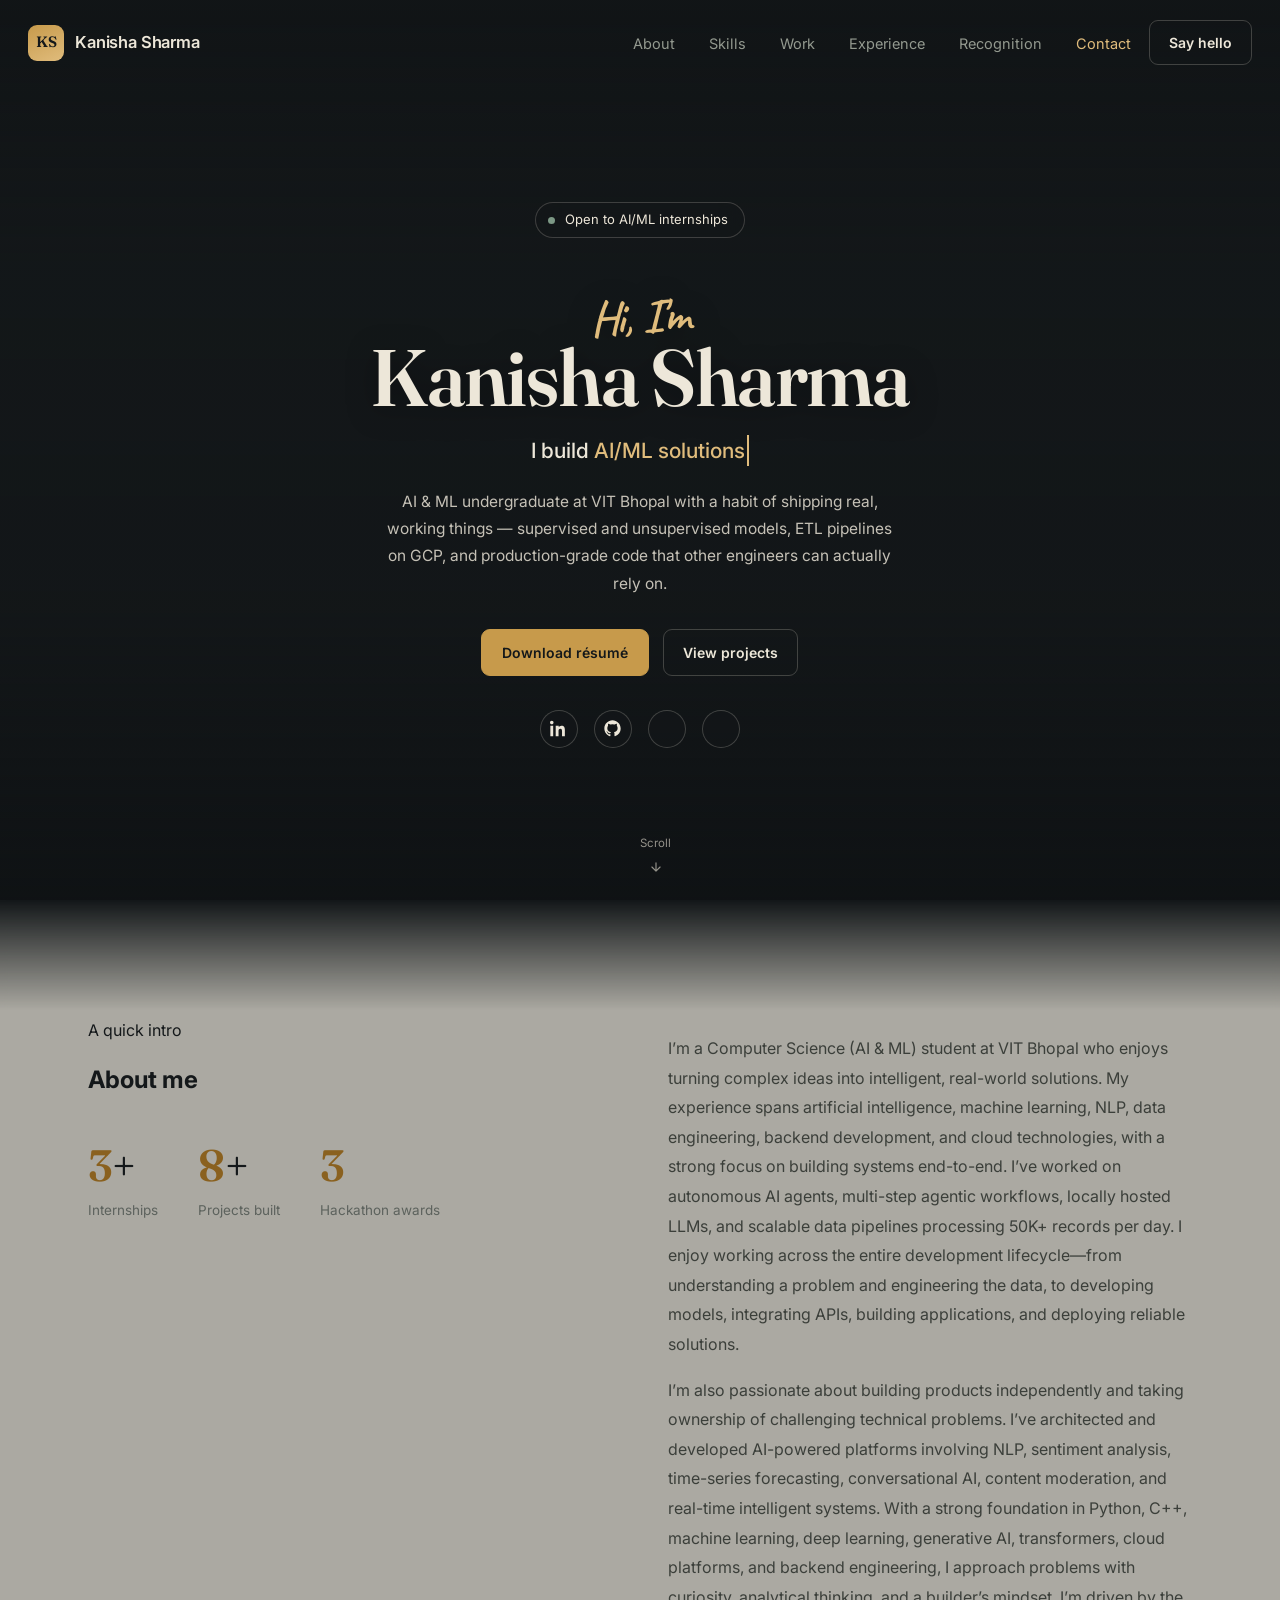
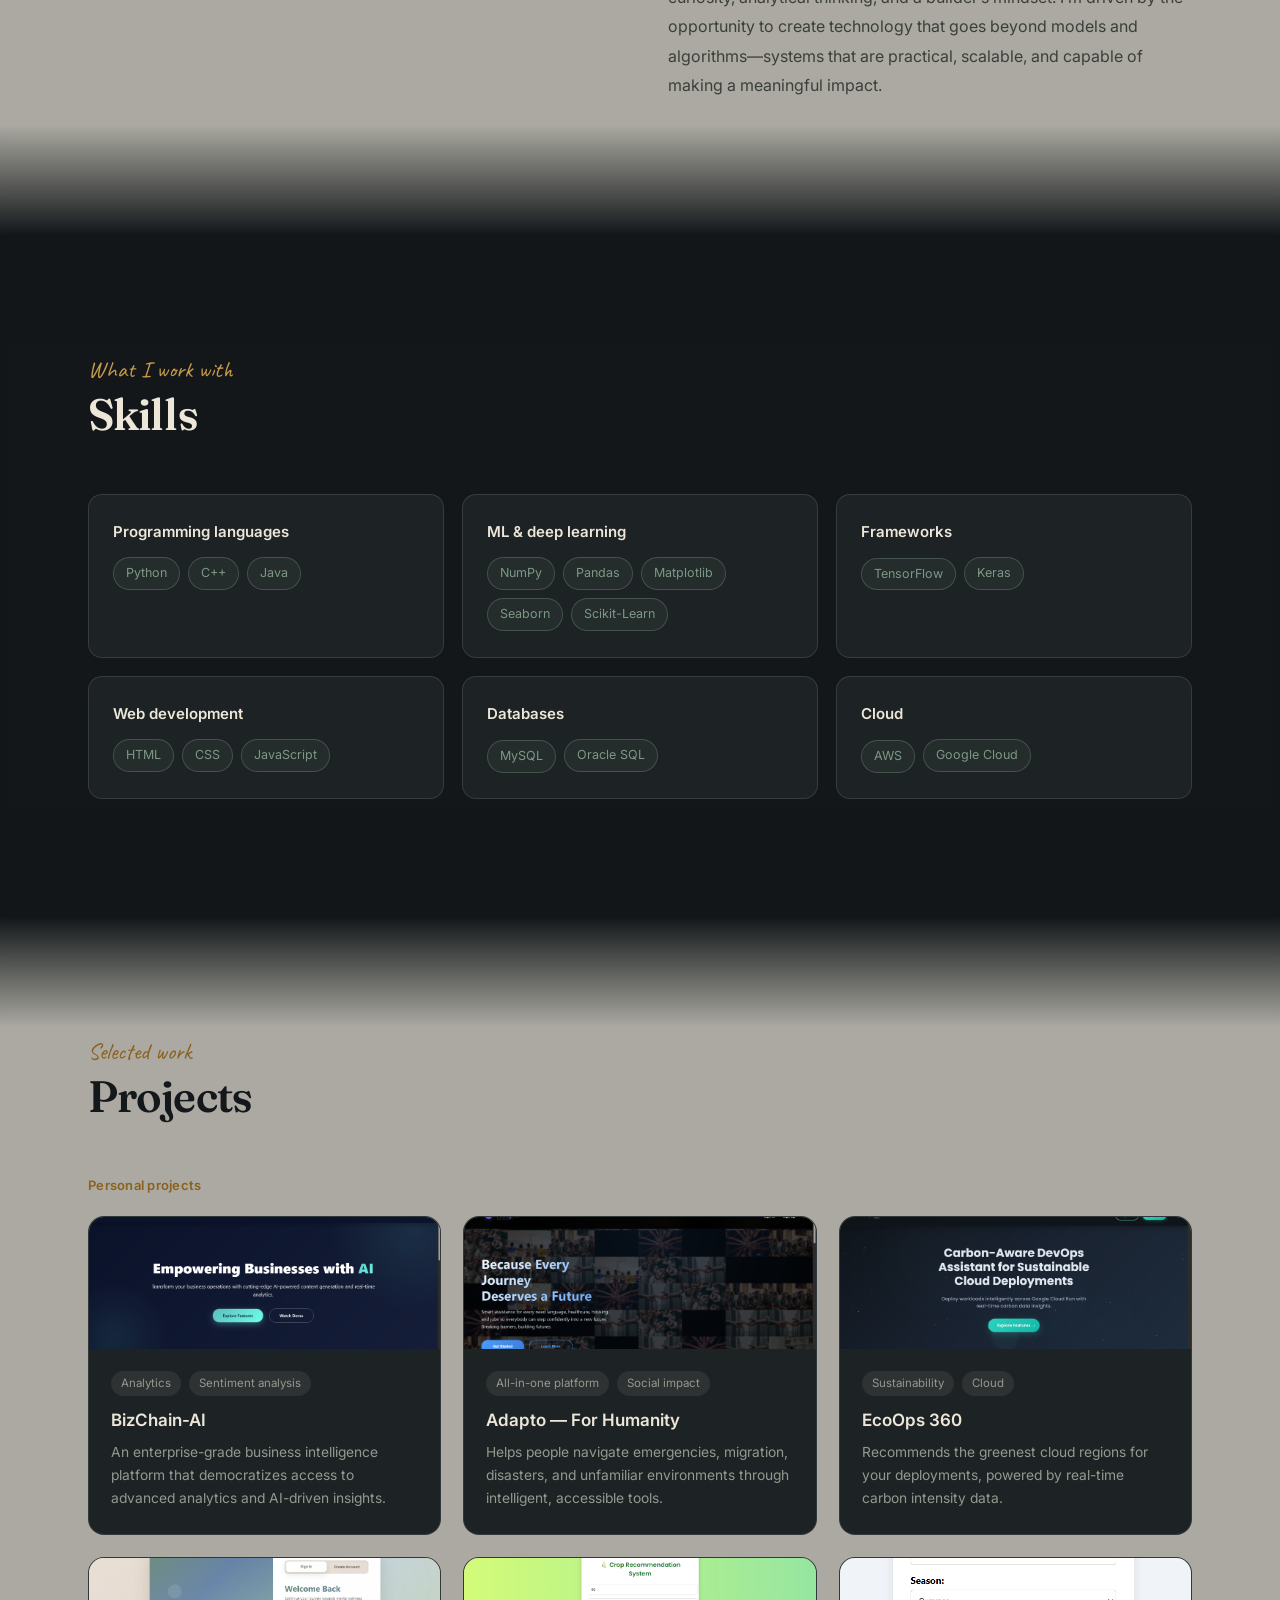
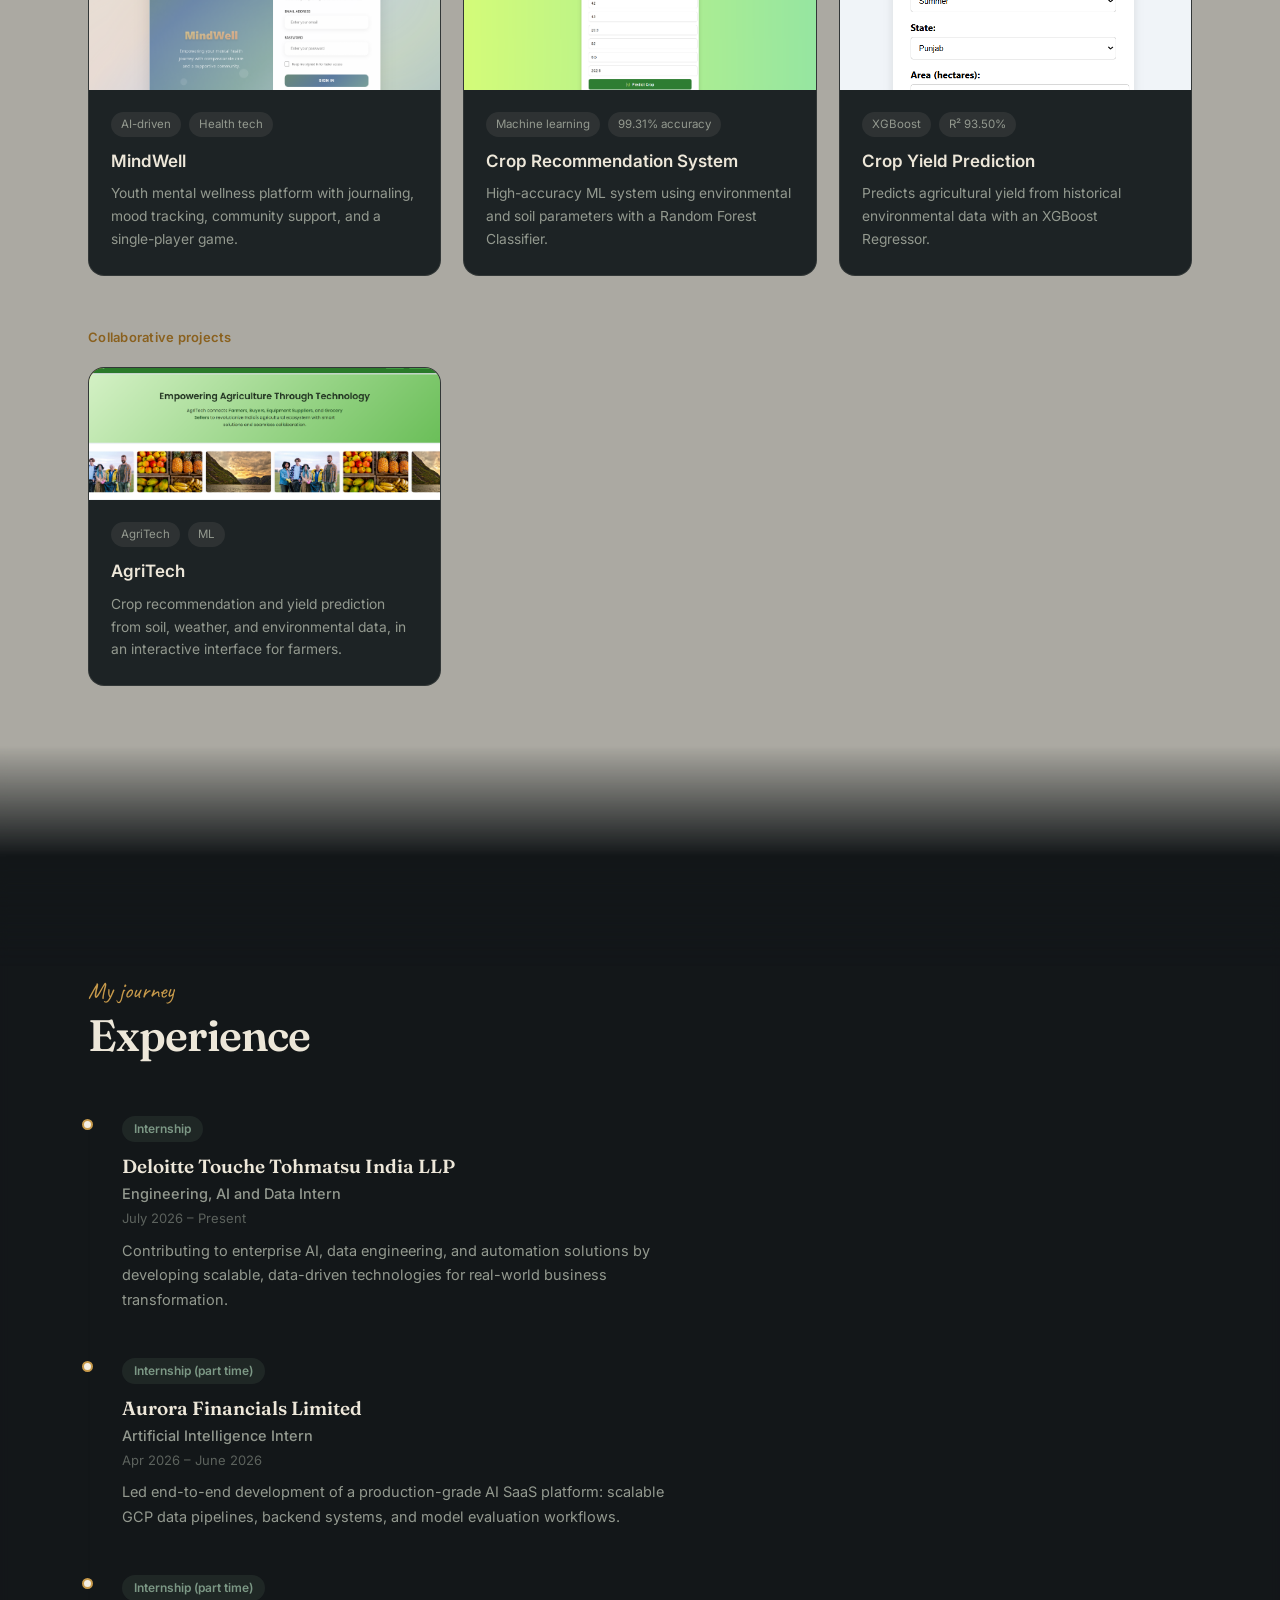
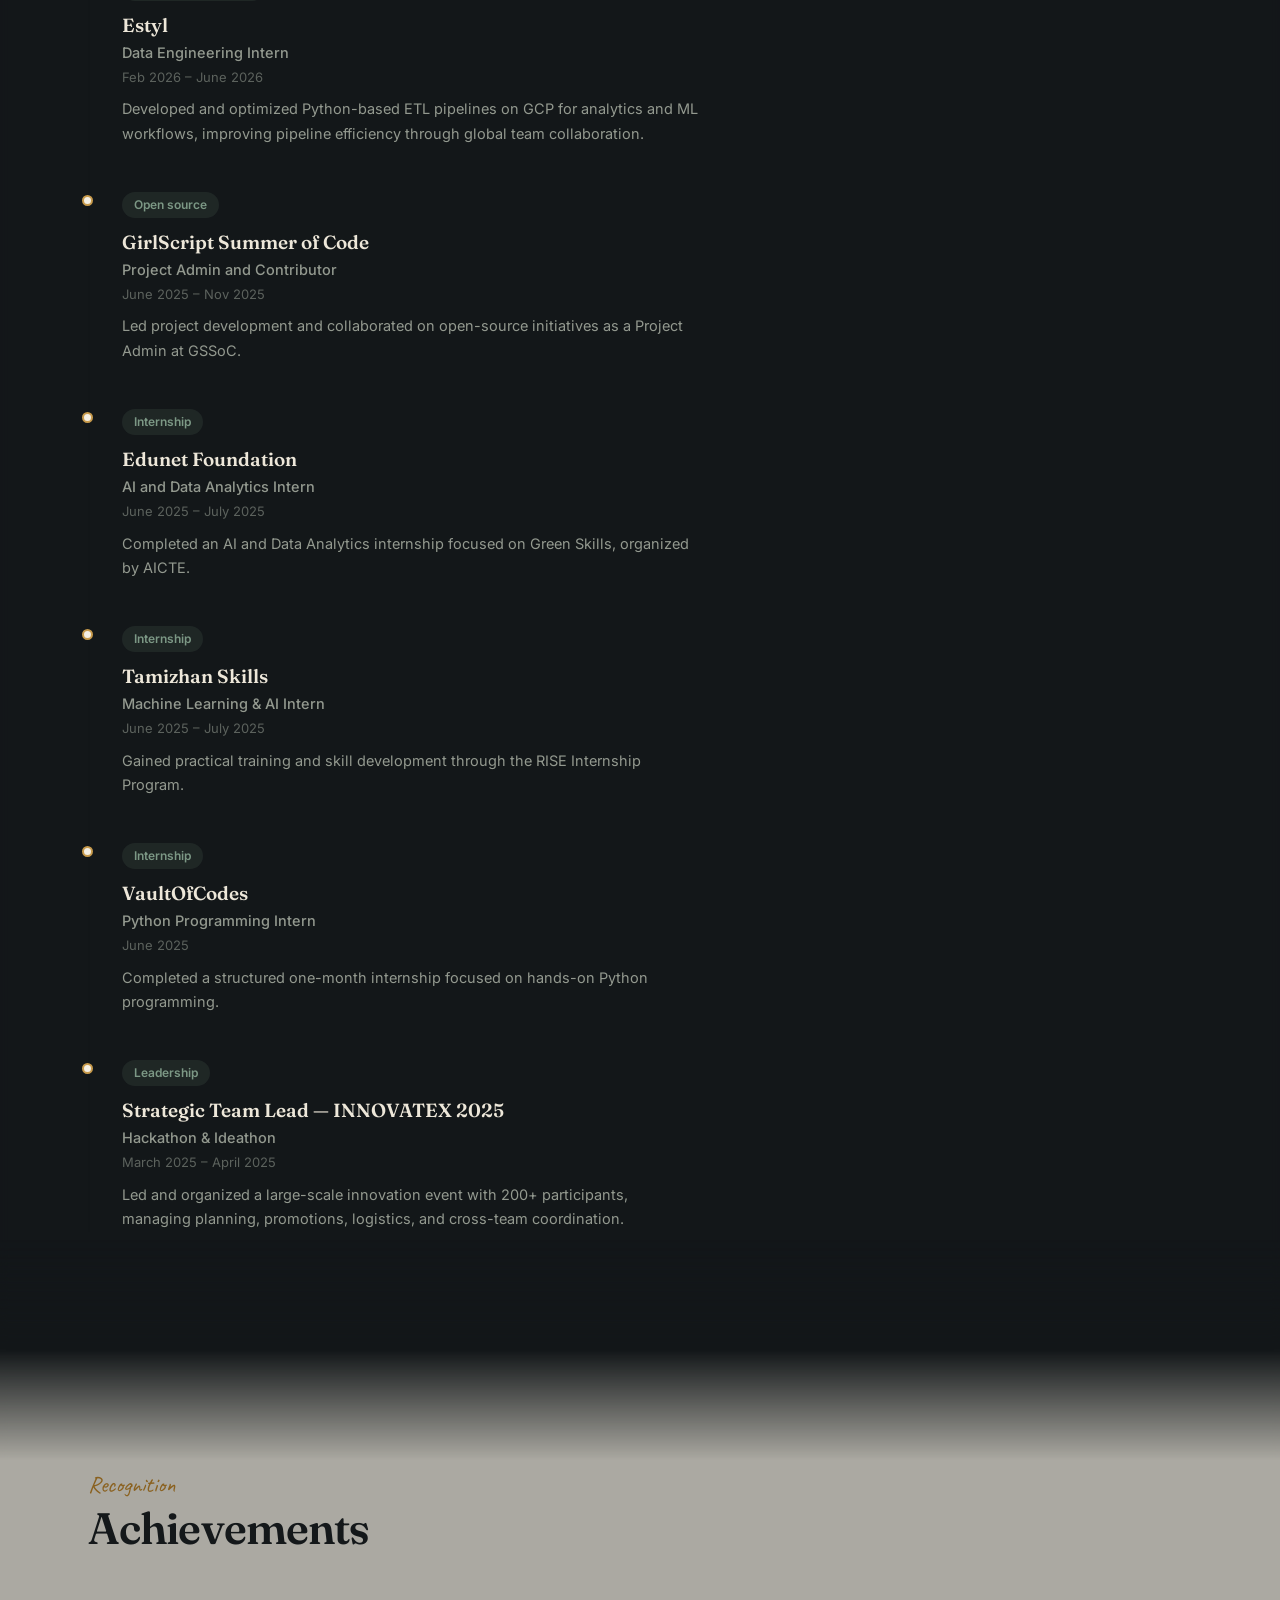
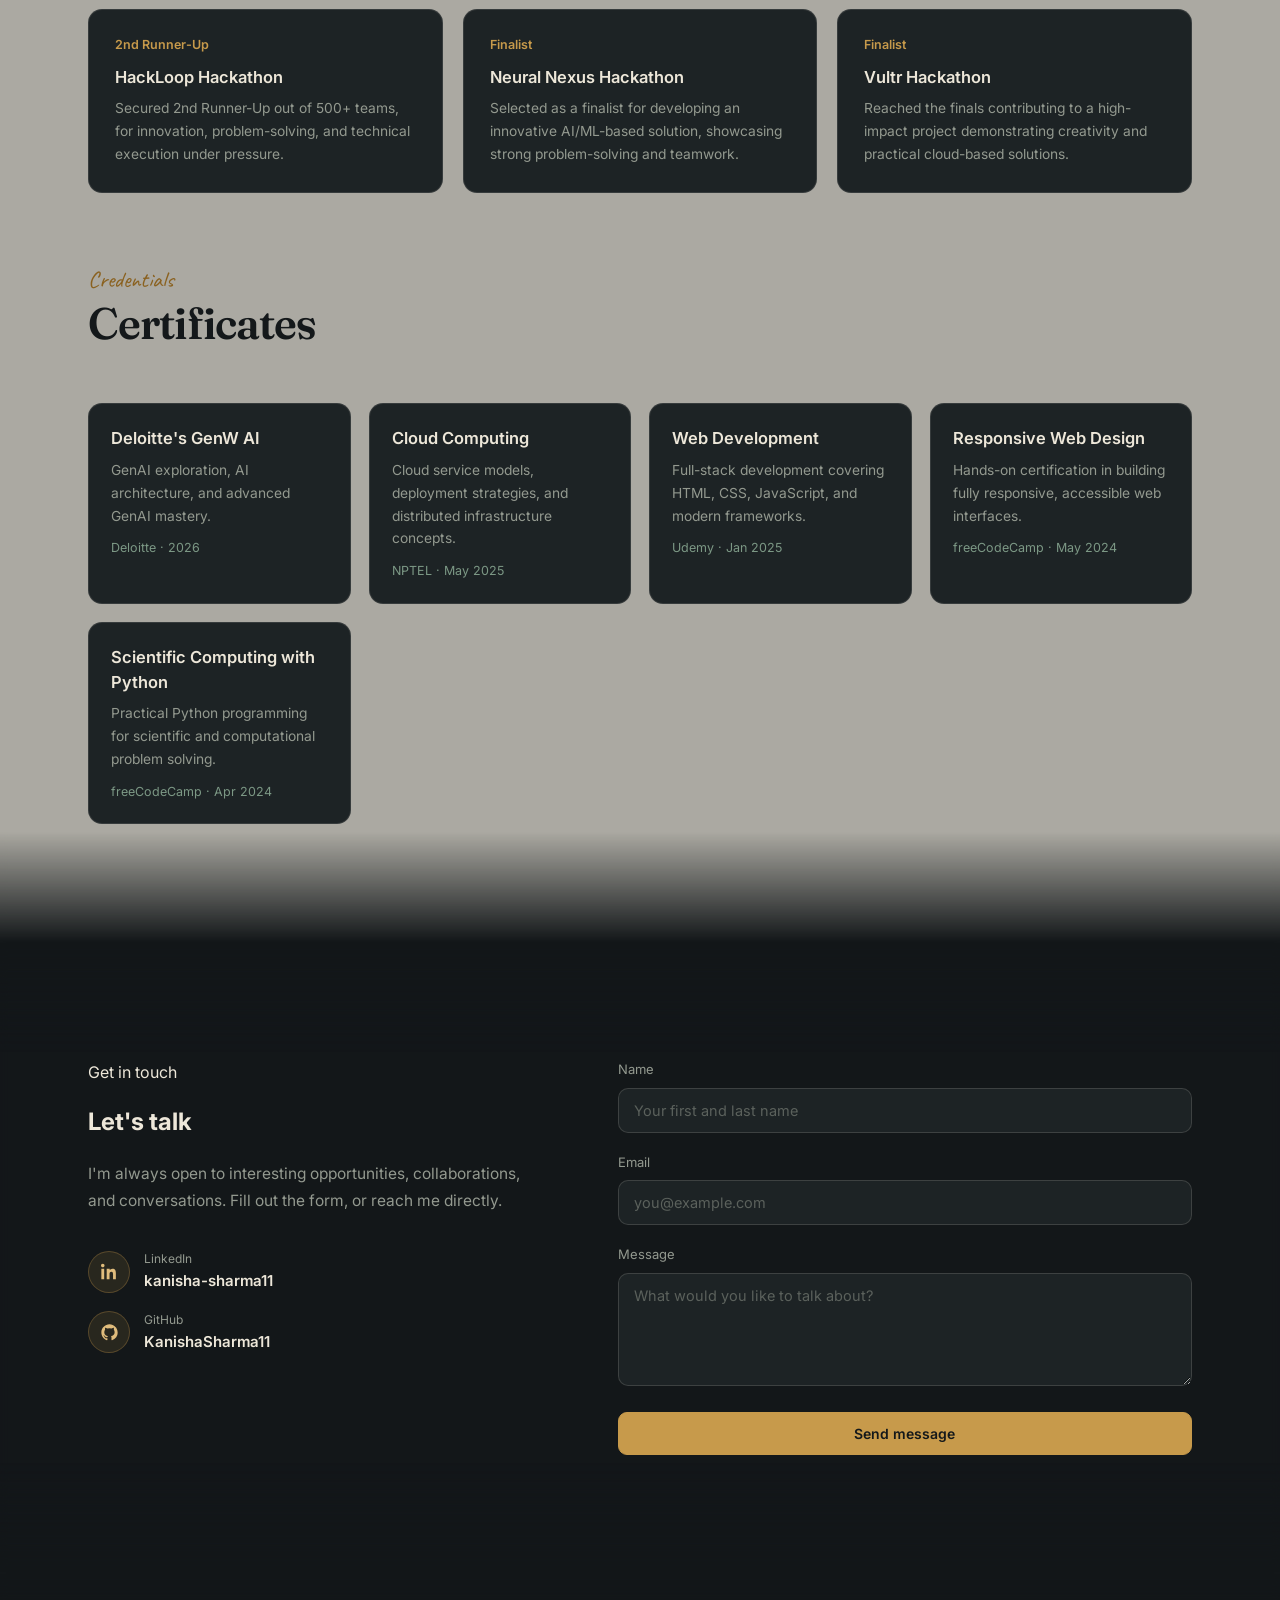
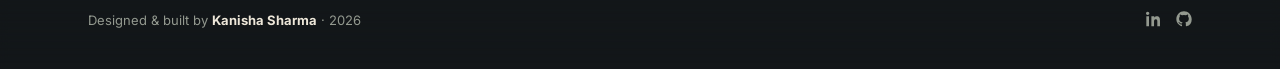
==== commit c588e668: "Update index.html" ====
--- a/index.html
+++ b/index.html
@@ -3,8 +3,8 @@
 <head>
 <meta charset="UTF-8">
 <meta name="viewport" content="width=device-width, initial-scale=1">
-<title>Kanisha Sharma — AI/ML Developer</title>
-<meta name="description" content="Kanisha Sharma — AI/ML developer and undergraduate at VIT Bhopal. Machine learning, deep learning, and full-stack development.">
+<title>Kanisha Sharma - AI/ML Developer</title>
+<meta name="description" content="Kanisha Sharma - AI/ML developer and undergraduate at VIT Bhopal. Machine learning, deep learning, and full-stack development.">
 
 <link rel="preconnect" href="https://fonts.googleapis.com">
 <link rel="preconnect" href="https://fonts.gstatic.com" crossorigin>
@@ -518,7 +518,7 @@
       </a>
       <a class="project-card reveal-item" style="--d:1" href="https://github.com/KanishaSharma11/Adapto---For-Humanity" target="_blank" rel="noopener noreferrer">
         <div class="project-thumb" style="background:linear-gradient(135deg,#7c9885,#a9c2af)">
-          <img src="adapto.png" alt="Adapto — For Humanity screenshot" loading="lazy" onerror="this.style.display='none';this.nextElementSibling.classList.add('show')">
+          <img src="adapto.png" alt="Adapto - For Humanity screenshot" loading="lazy" onerror="this.style.display='none';this.nextElementSibling.classList.add('show')">
           <span class="mono">AF</span>
         </div>
         <div class="project-body">
@@ -1061,4 +1061,4 @@
 })();
 </script>
 </body>
-</html>+</html>
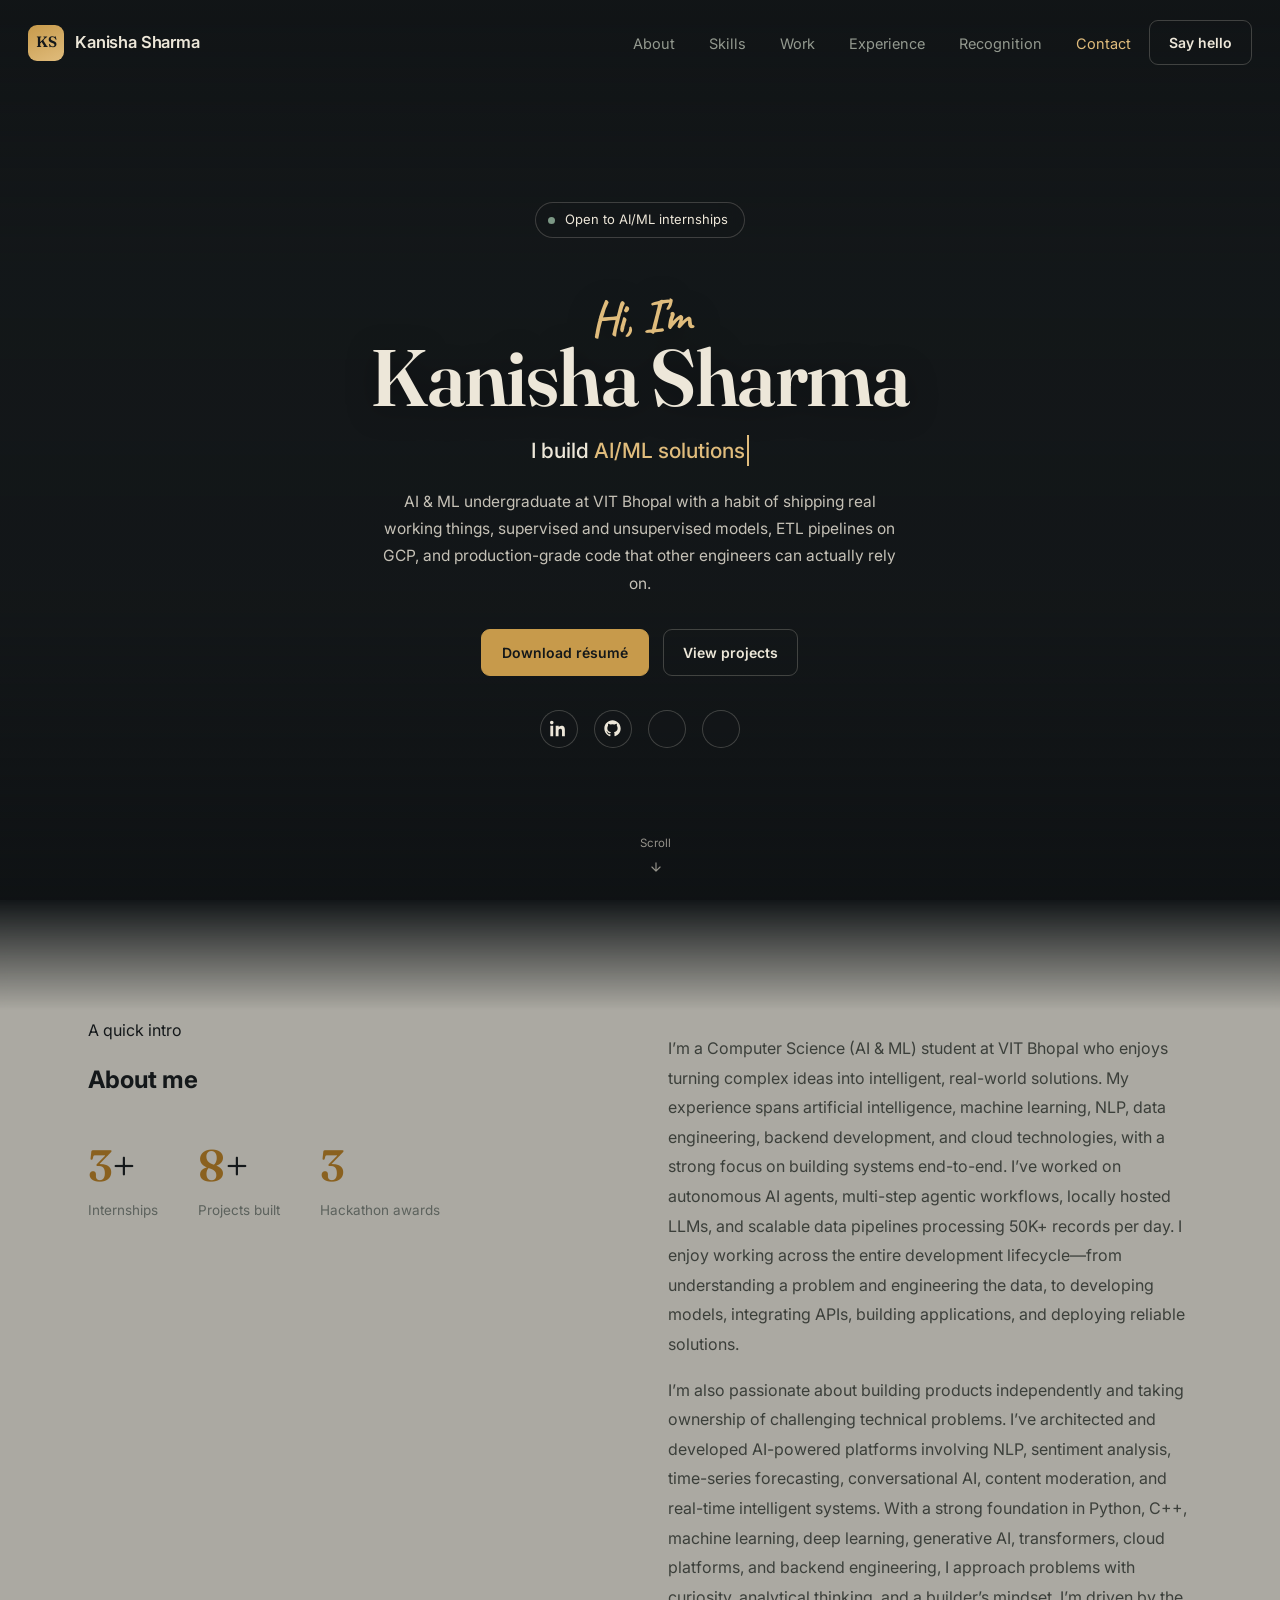
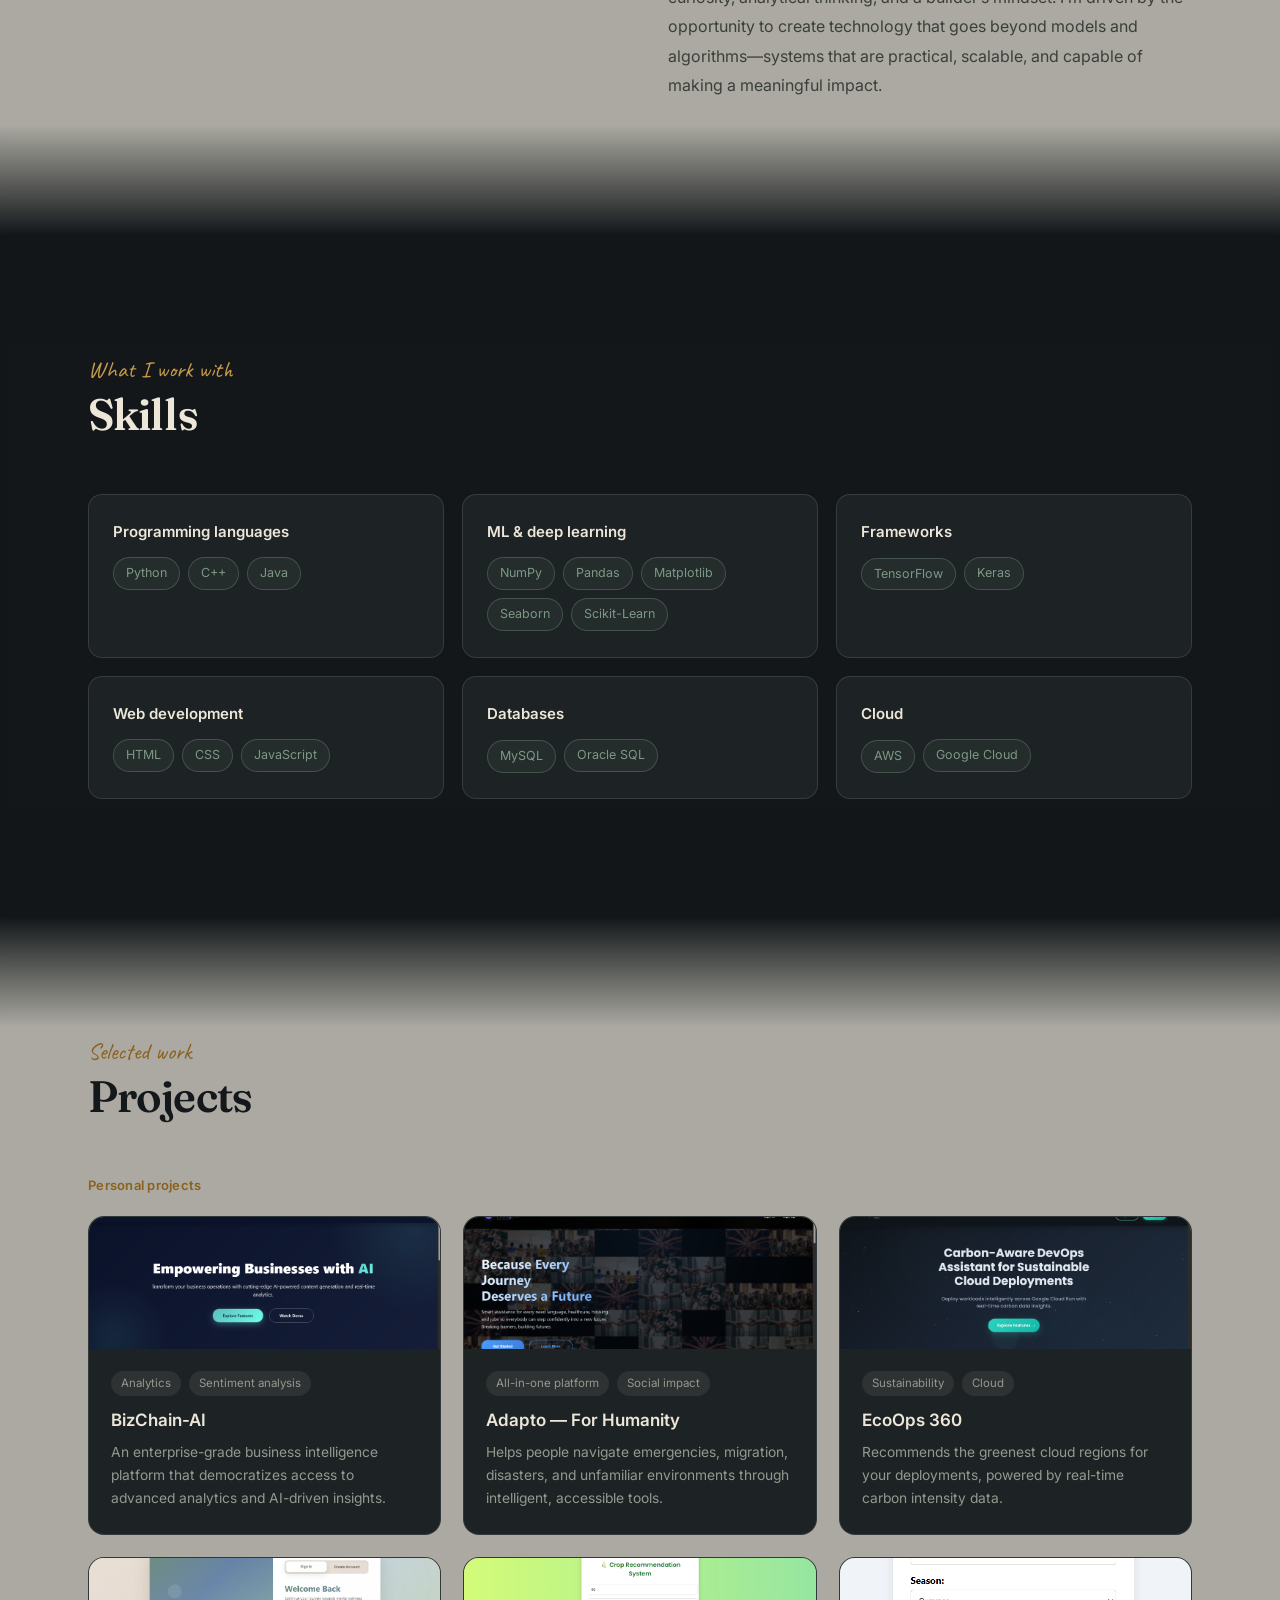
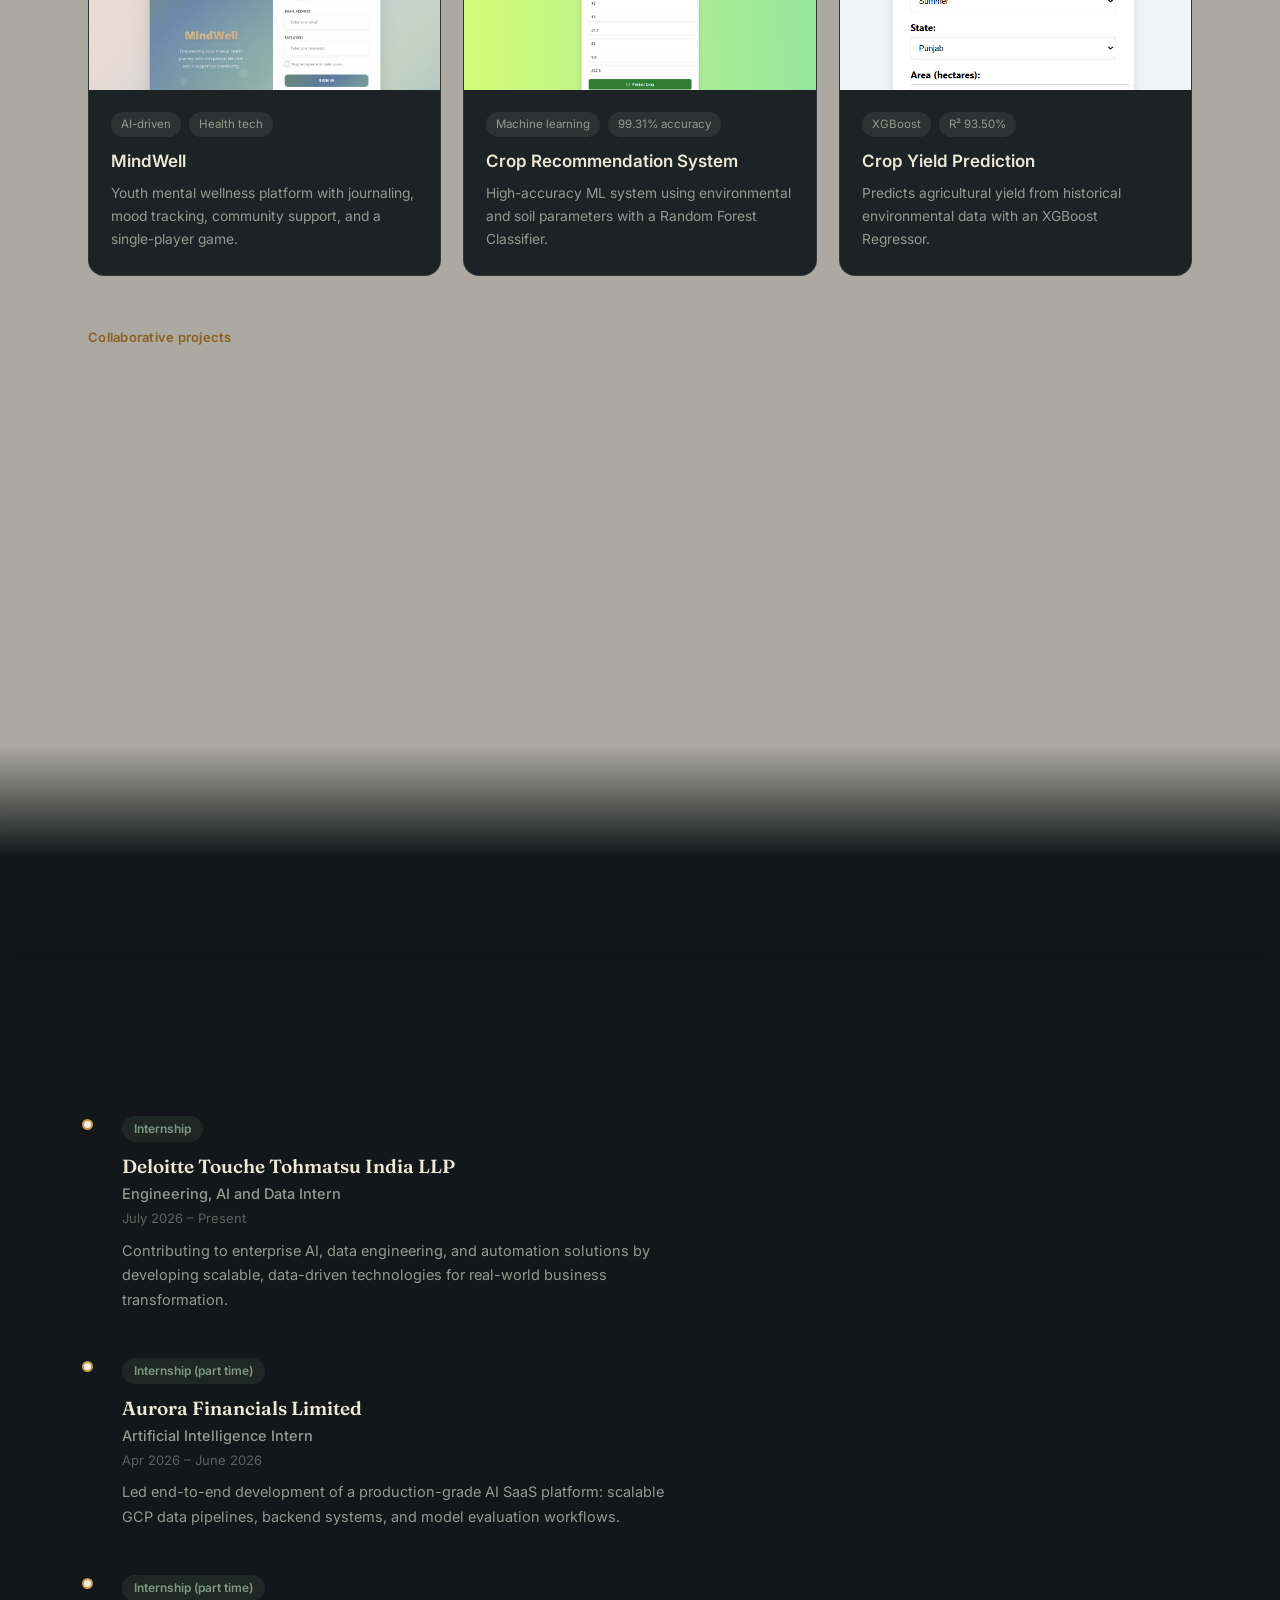
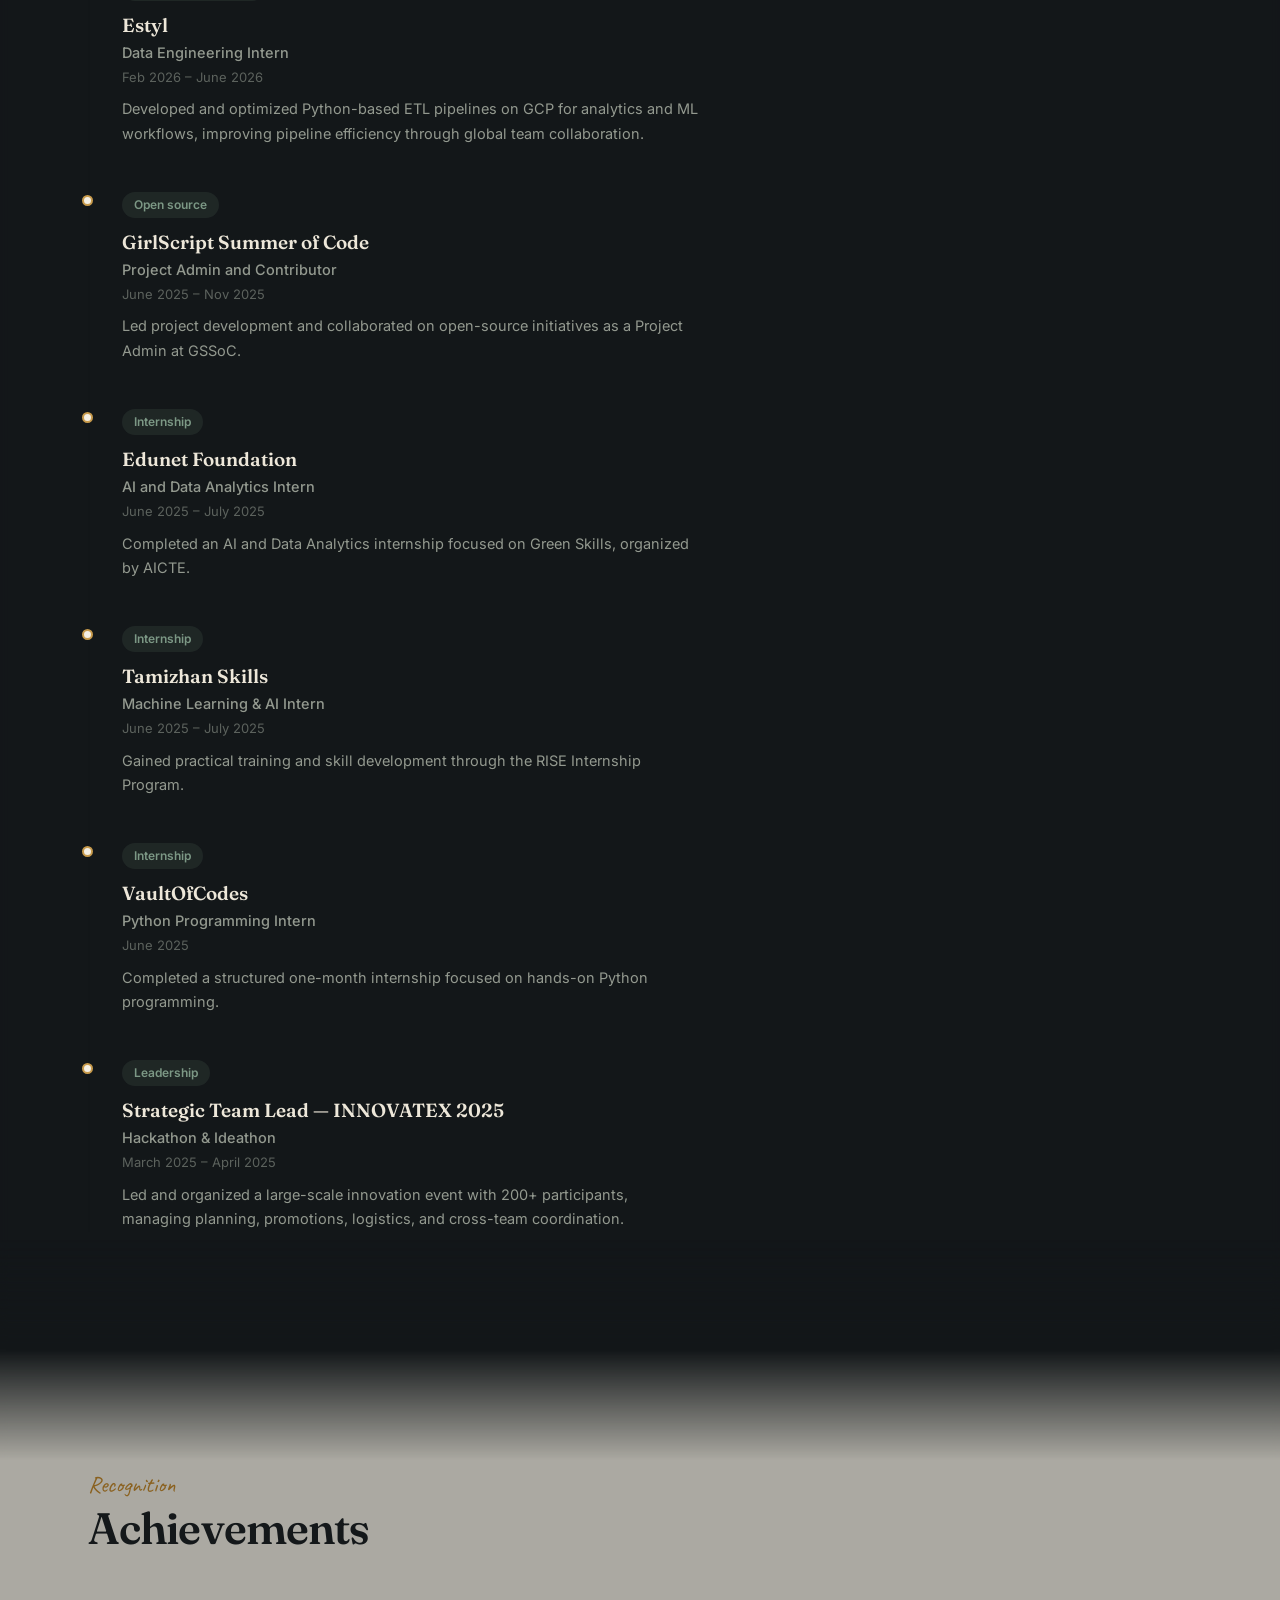
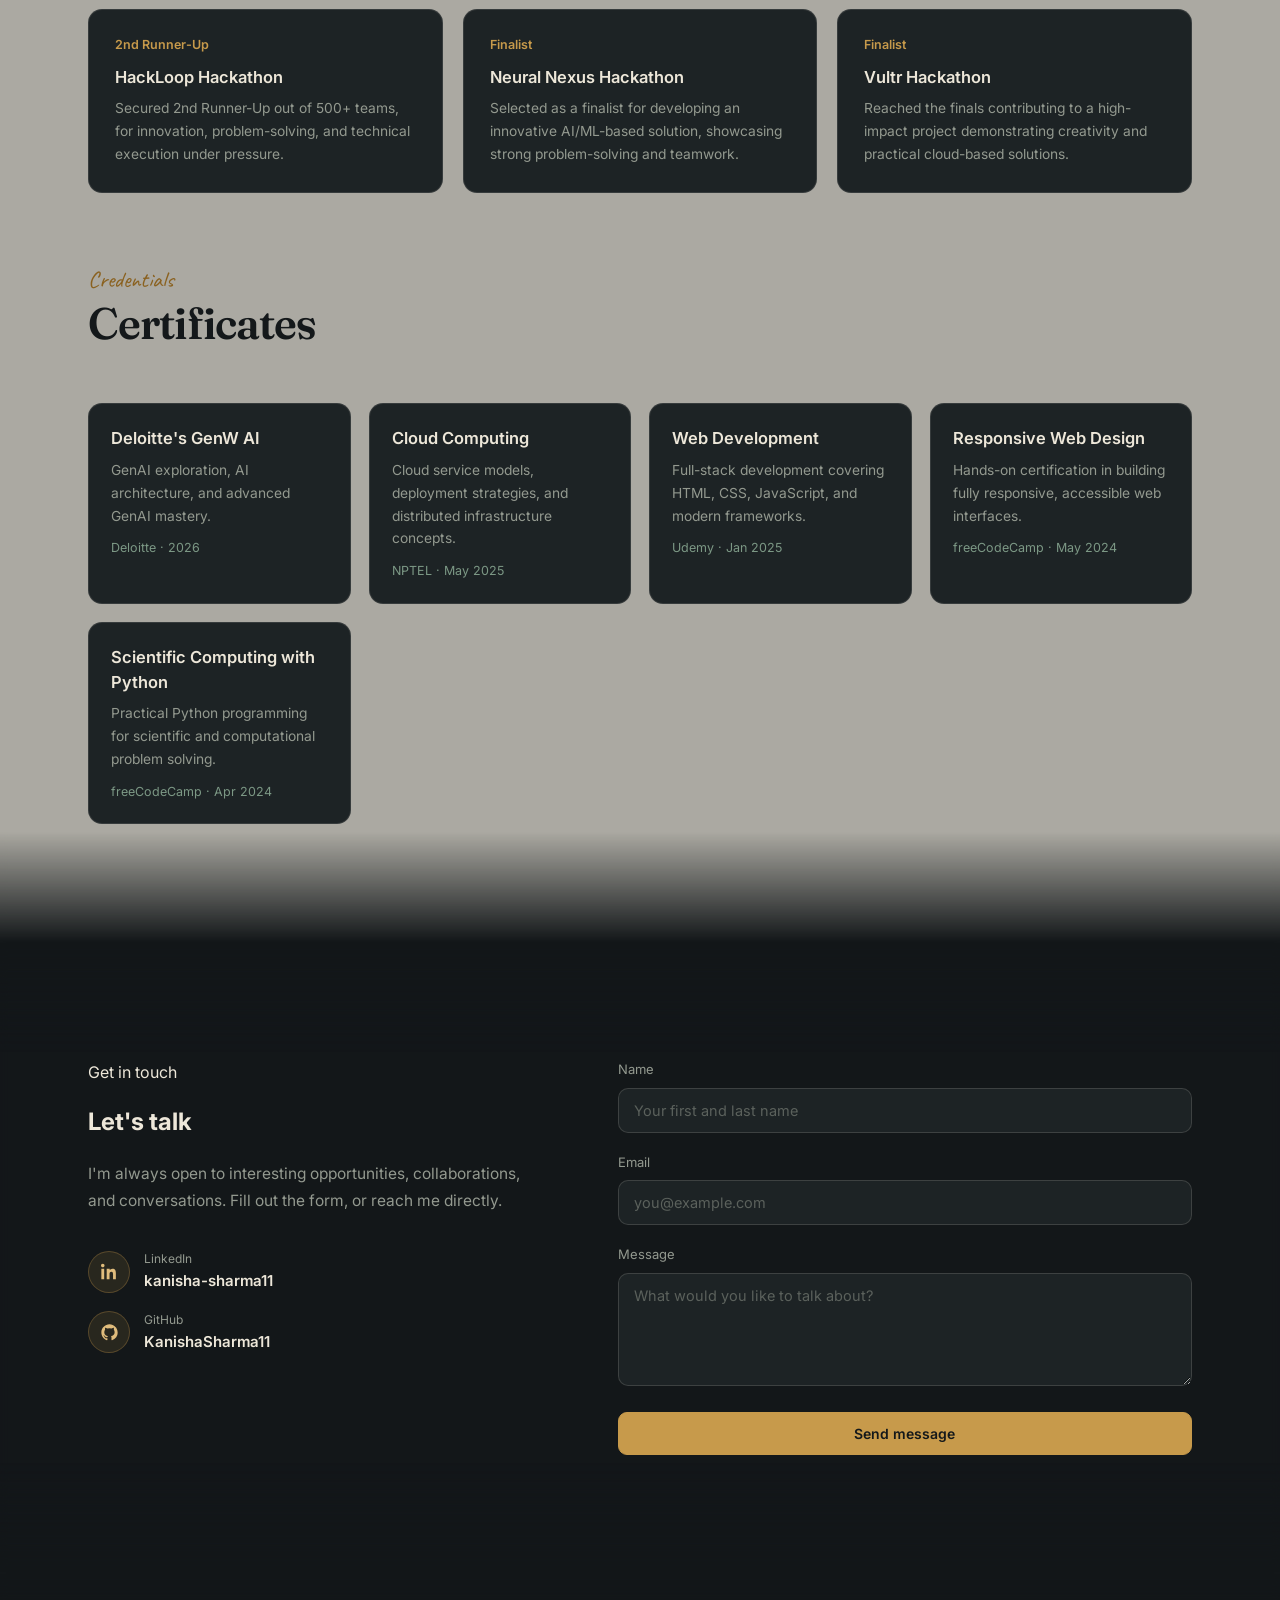
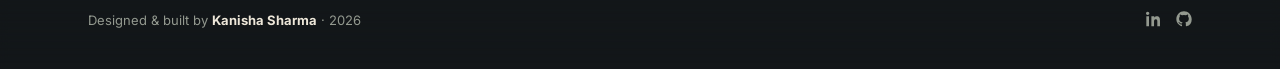
==== commit e408250b: "Update index.html" ====
--- a/index.html
+++ b/index.html
@@ -408,7 +408,7 @@
 
     <p class="hero__role rise" style="--i:2">I build <span class="typewriter" id="typewriter">AI/ML solutions</span><span class="cursor">&nbsp;</span></p>
 
-    <p class="hero__bio rise" style="--i:3">AI &amp; ML undergraduate at VIT Bhopal with a habit of shipping real, working things — supervised and unsupervised models, ETL pipelines on GCP, and production-grade code that other engineers can actually rely on.</p>
+    <p class="hero__bio rise" style="--i:3">AI &amp; ML undergraduate at VIT Bhopal with a habit of shipping real working things, supervised and unsupervised models, ETL pipelines on GCP, and production-grade code that other engineers can actually rely on.</p>
 
     <div class="hero__actions rise" style="--i:4">
       <a class="btn btn-brass" href="./Kanisha Sharma 2.pdf" download>Download résumé</a>
@@ -765,7 +765,7 @@
           <textarea id="message" name="message" rows="5" placeholder="What would you like to talk about?" required></textarea>
         </div>
         <button type="submit" class="btn btn-brass" id="submitBtn" style="width:100%">Send message</button>
-        <p class="success-msg" id="successMsg">Thanks — your message has been noted. I'll get back to you soon.</p>
+        <p class="success-msg" id="successMsg">Thanks, your message has been noted. I'll get back to you soon.</p>
       </form>
     </div>
   </div>
@@ -1026,7 +1026,7 @@
       }
 
       if(!isGenuineEmail(emailInput.value.trim())){
-        emailInput.setCustomValidity('Please use a real personal or company email address — temporary/disposable addresses aren\'t accepted.');
+        emailInput.setCustomValidity('Please use a real personal or company email address; temporary/disposable addresses aren\'t accepted.');
         emailInput.reportValidity();
         return;
       }
@@ -1050,7 +1050,7 @@
           }
         })
         .catch(function(){
-          alert('Network error — please check your connection and try again.');
+          alert('Network error; please check your connection and try again.');
         })
         .then(function(){
           submitBtn.disabled = false;
